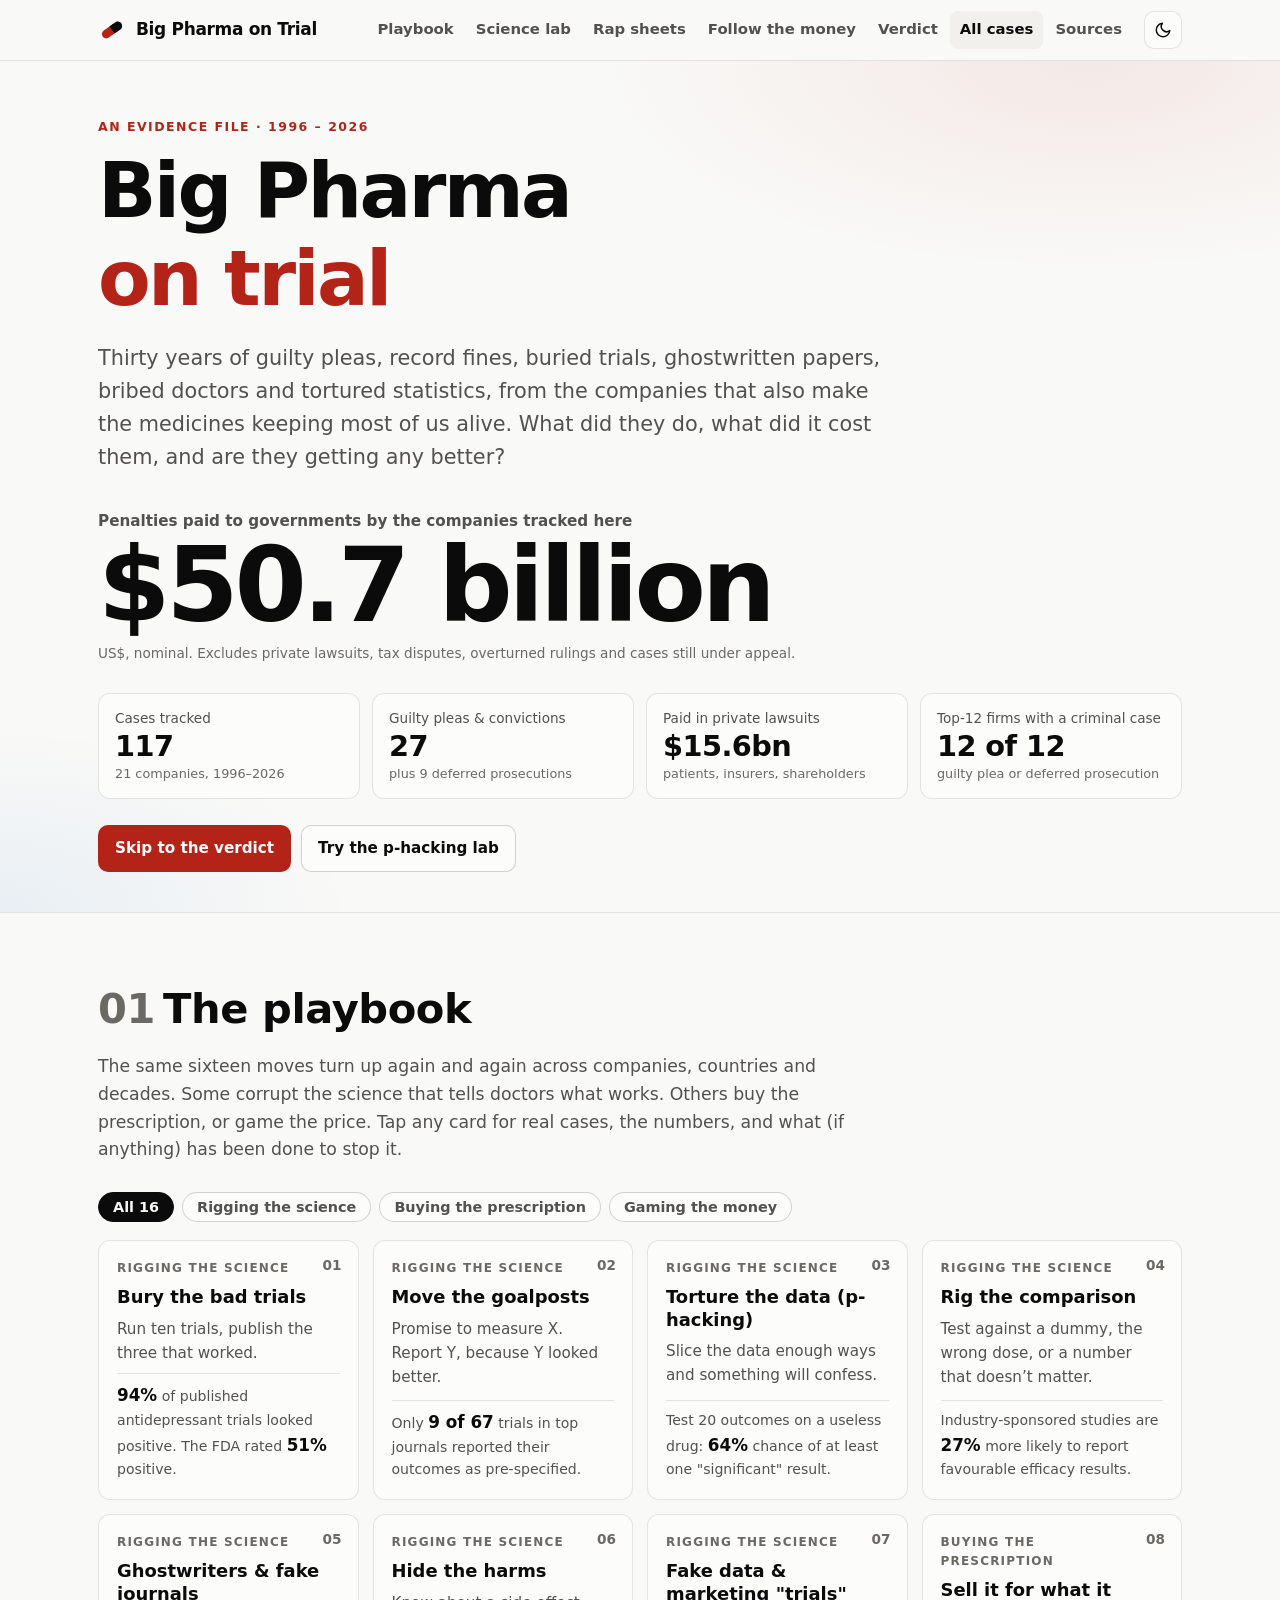
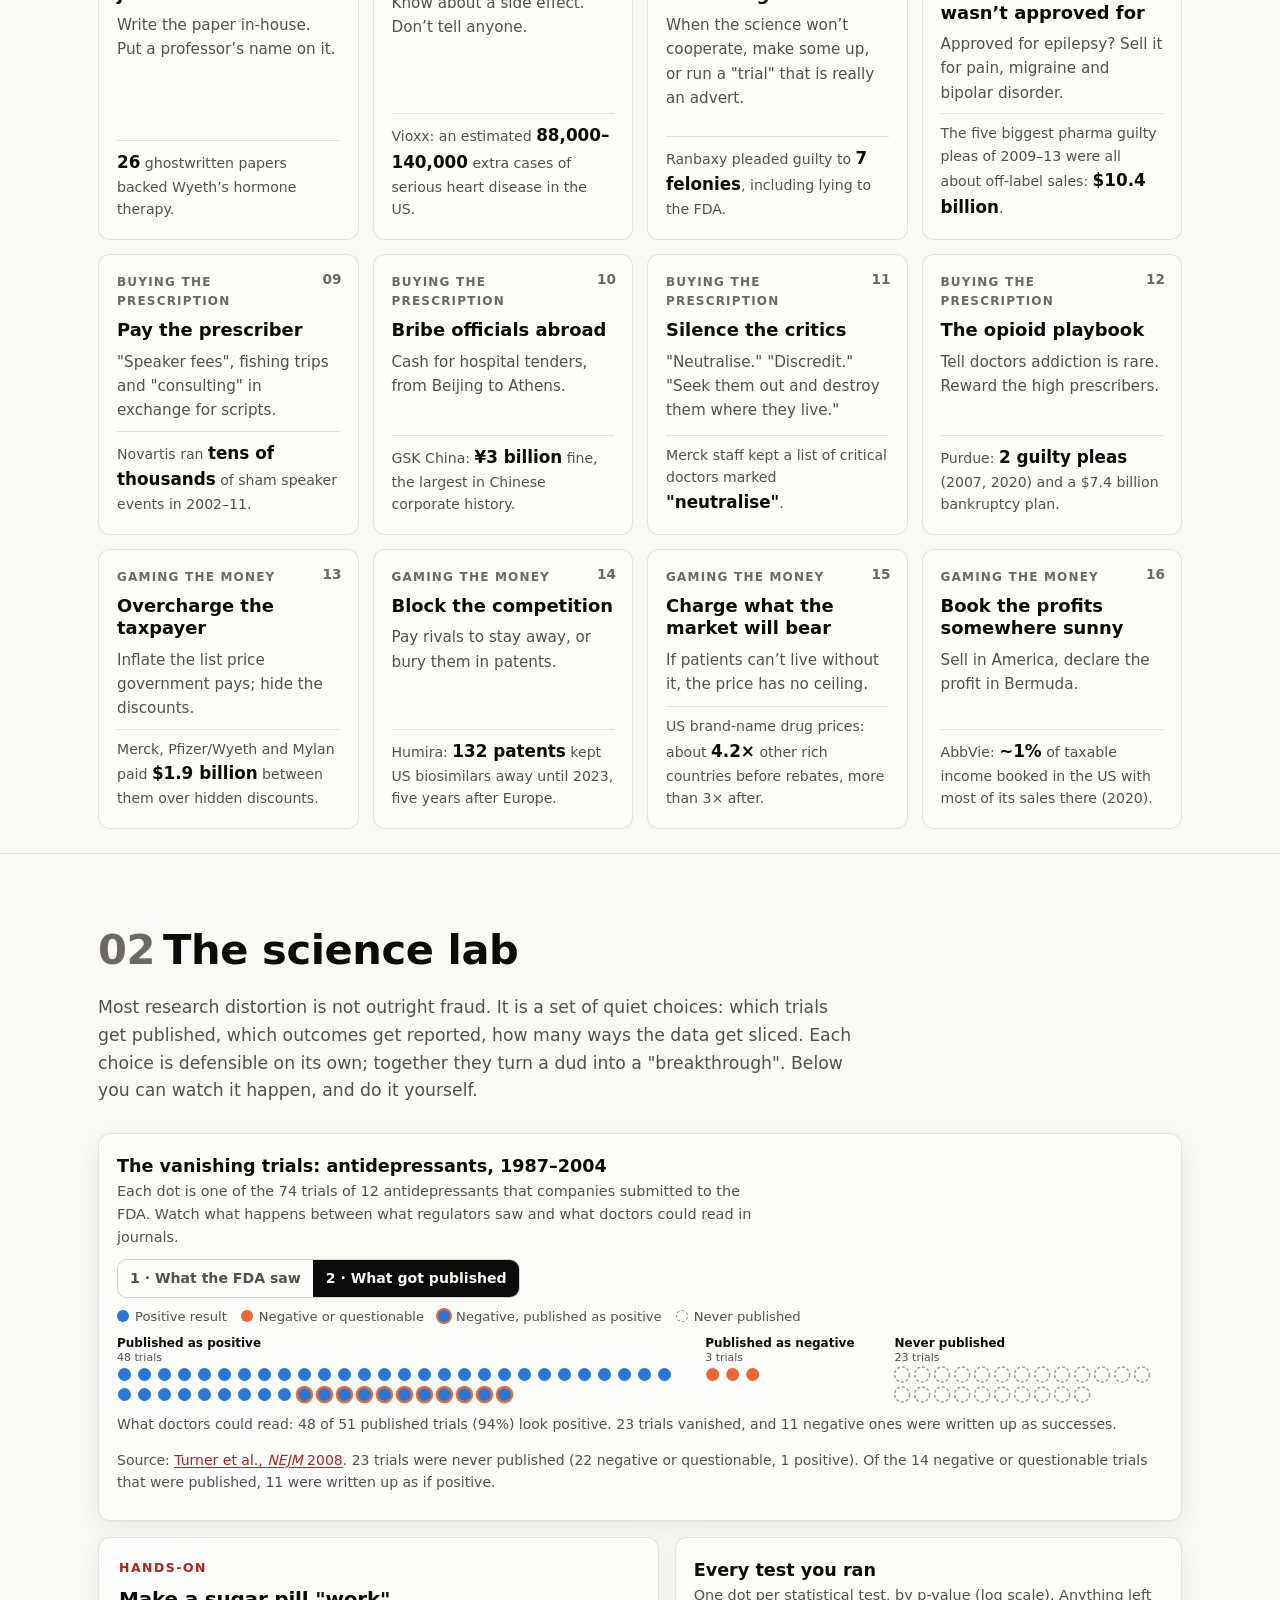
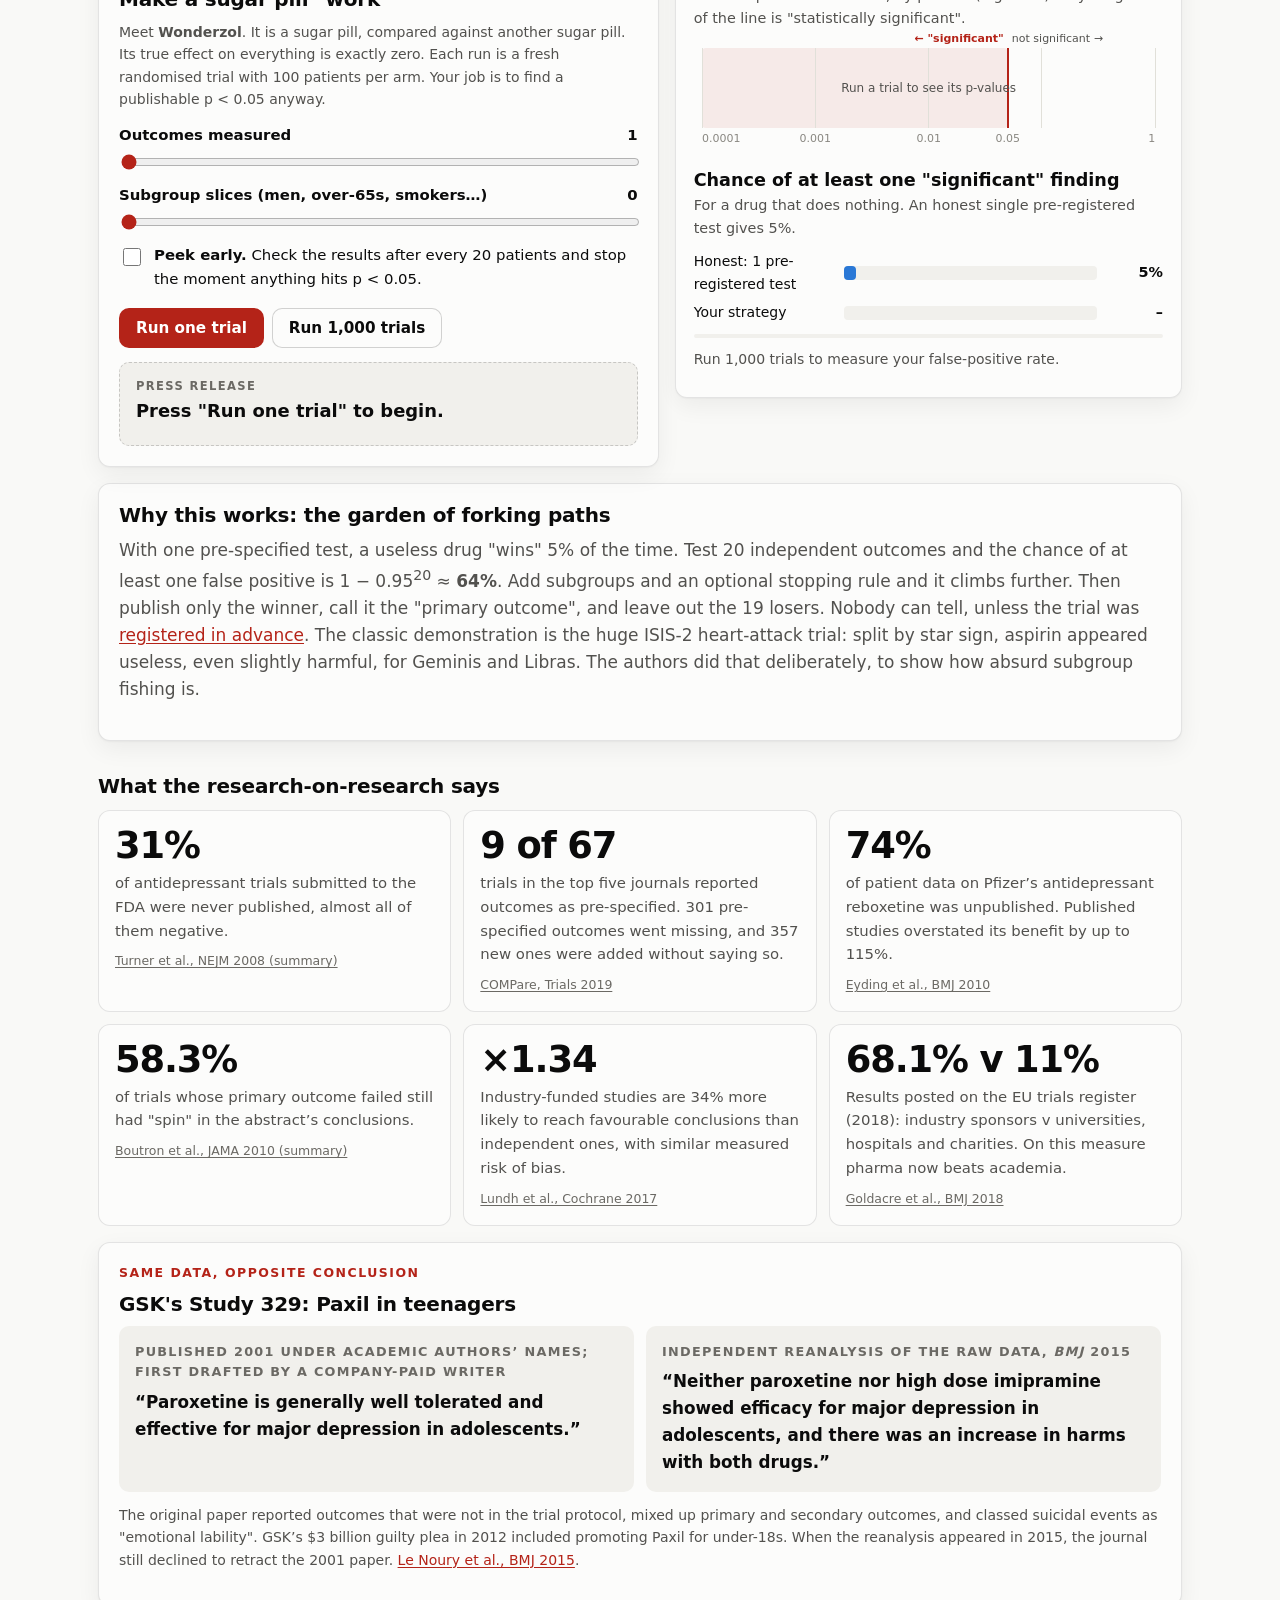
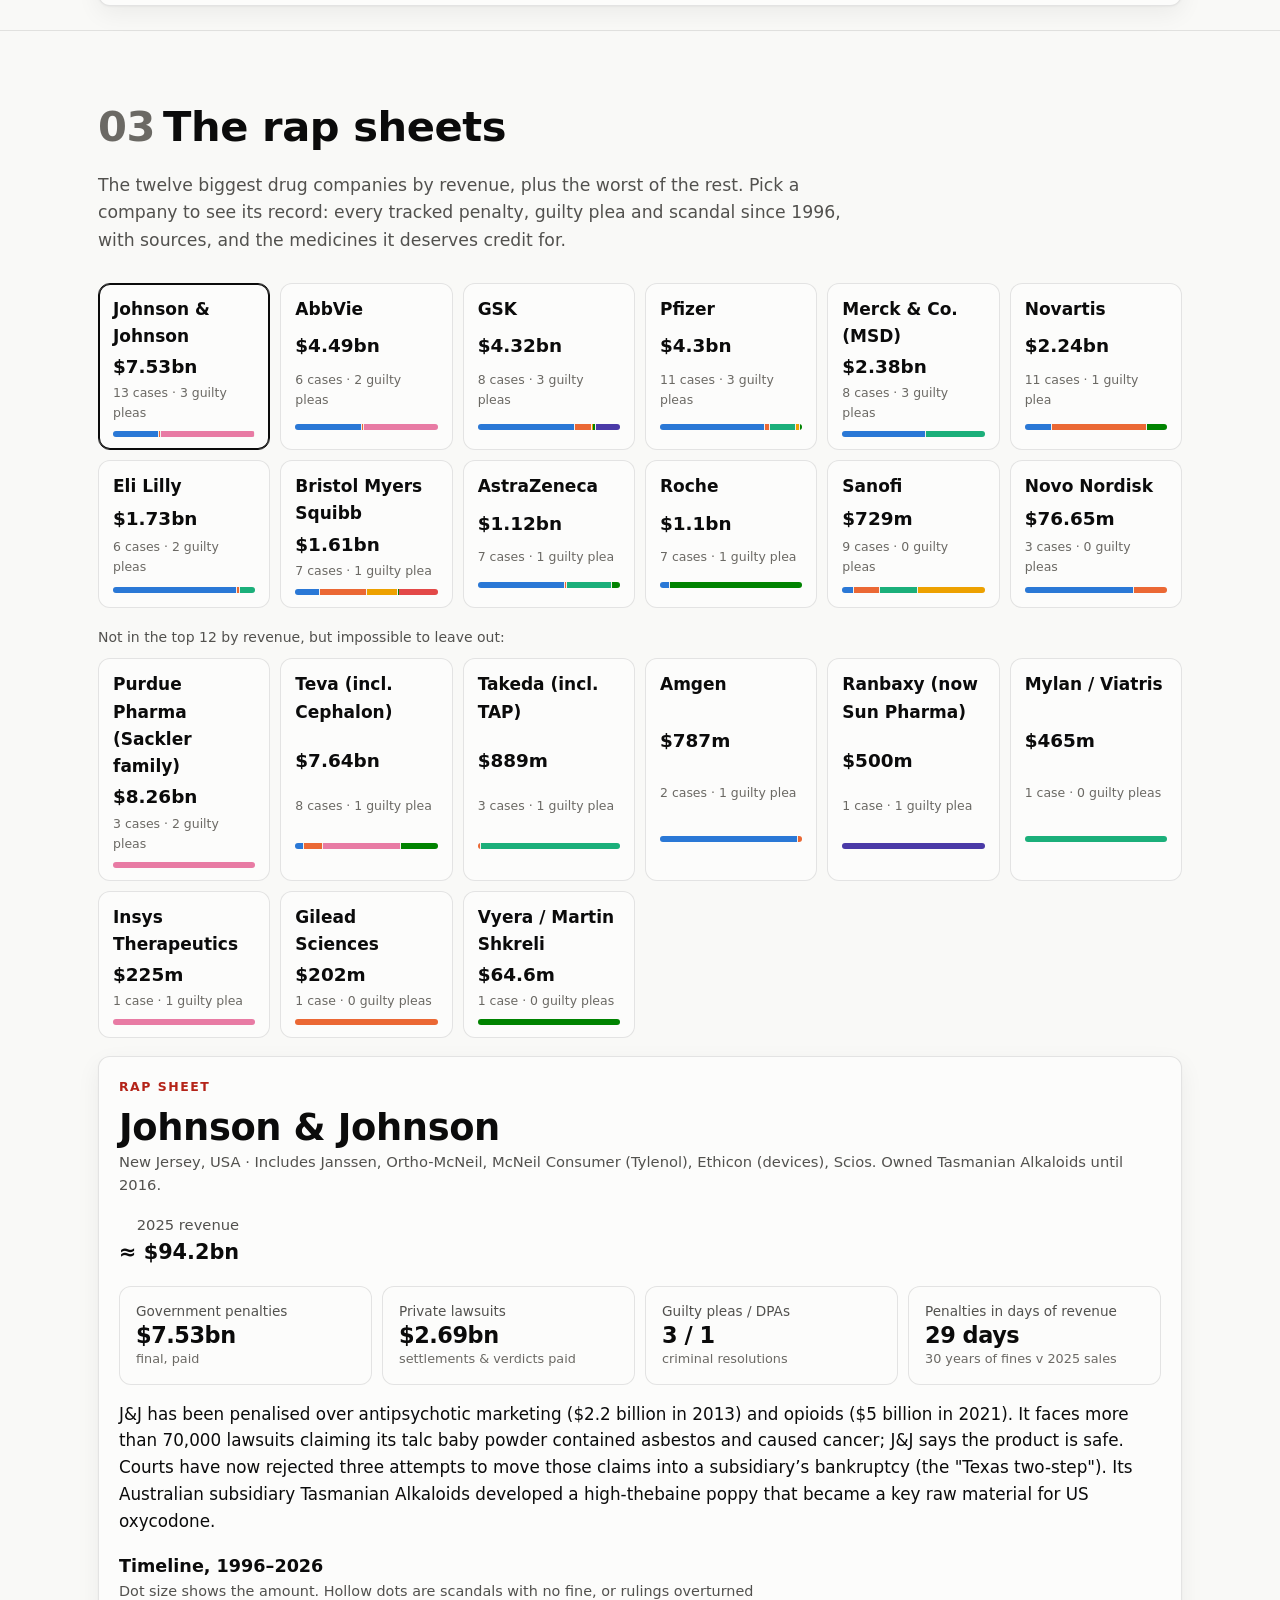
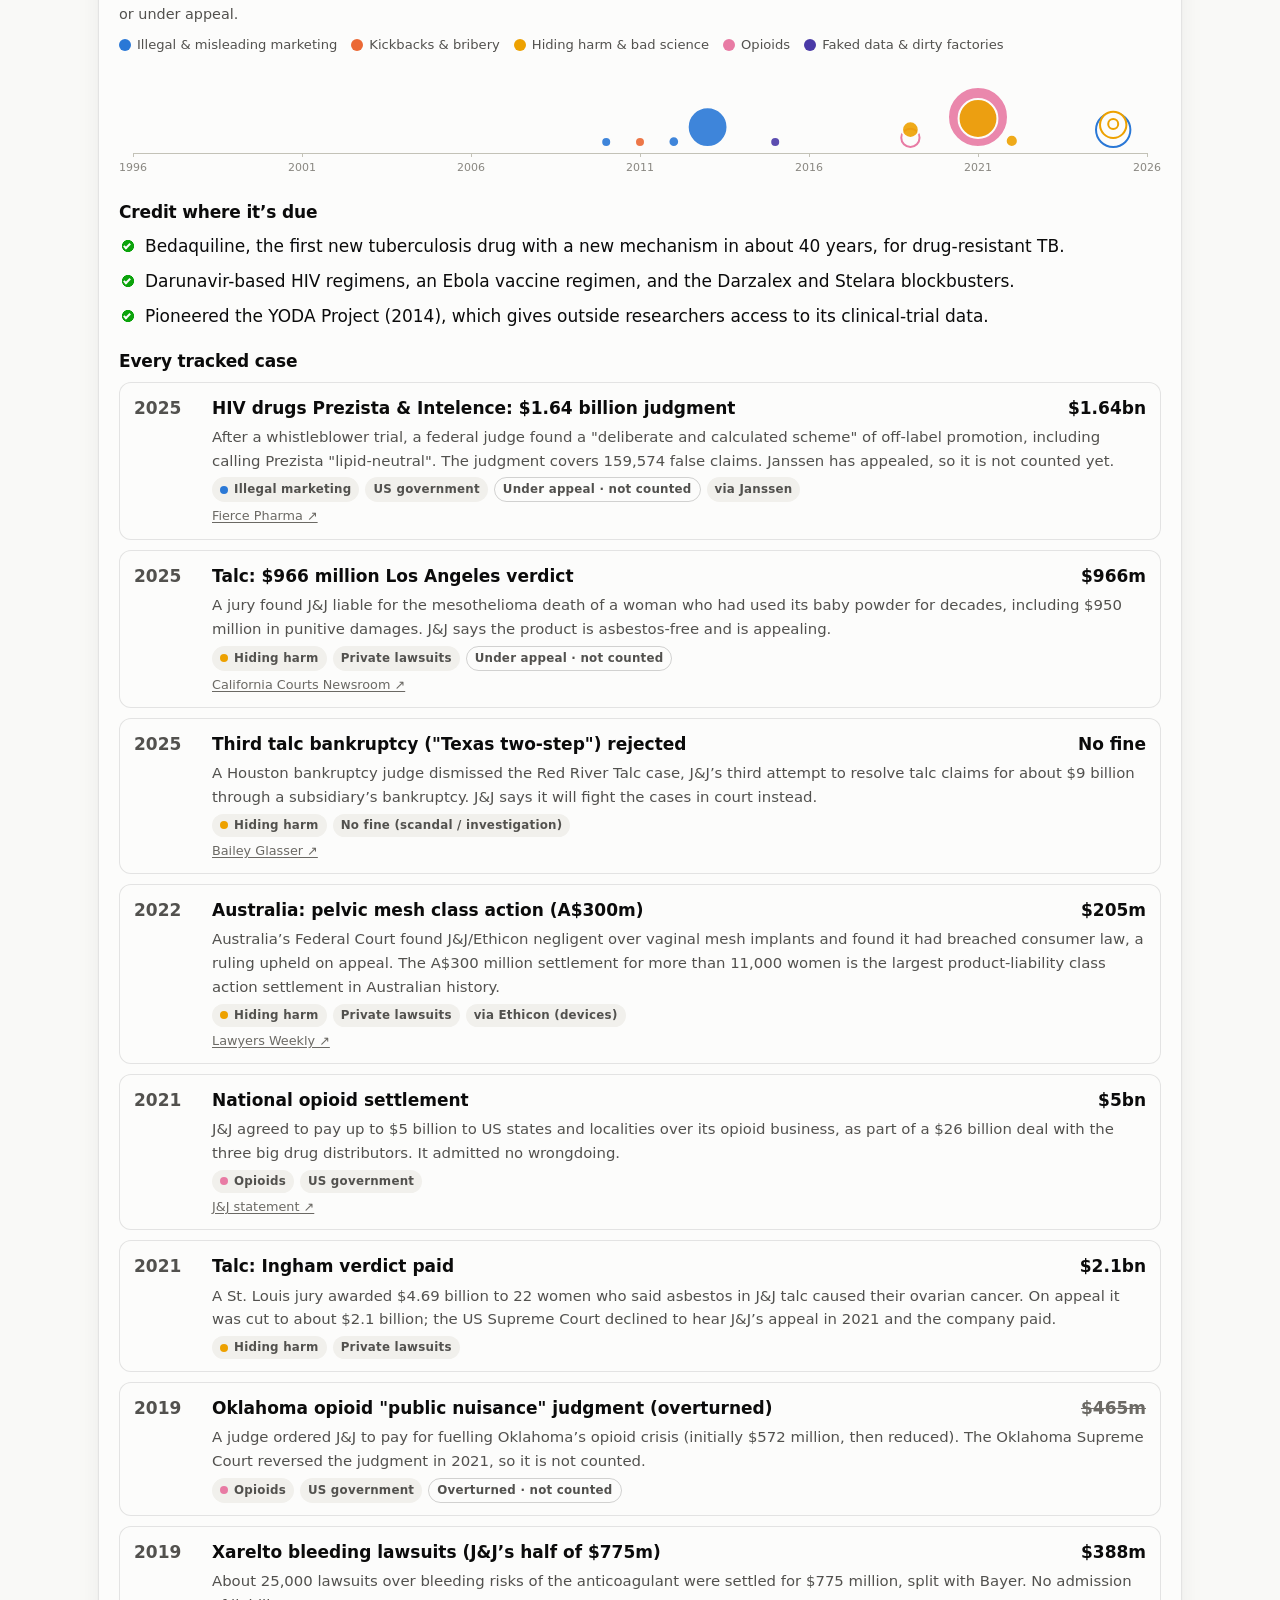
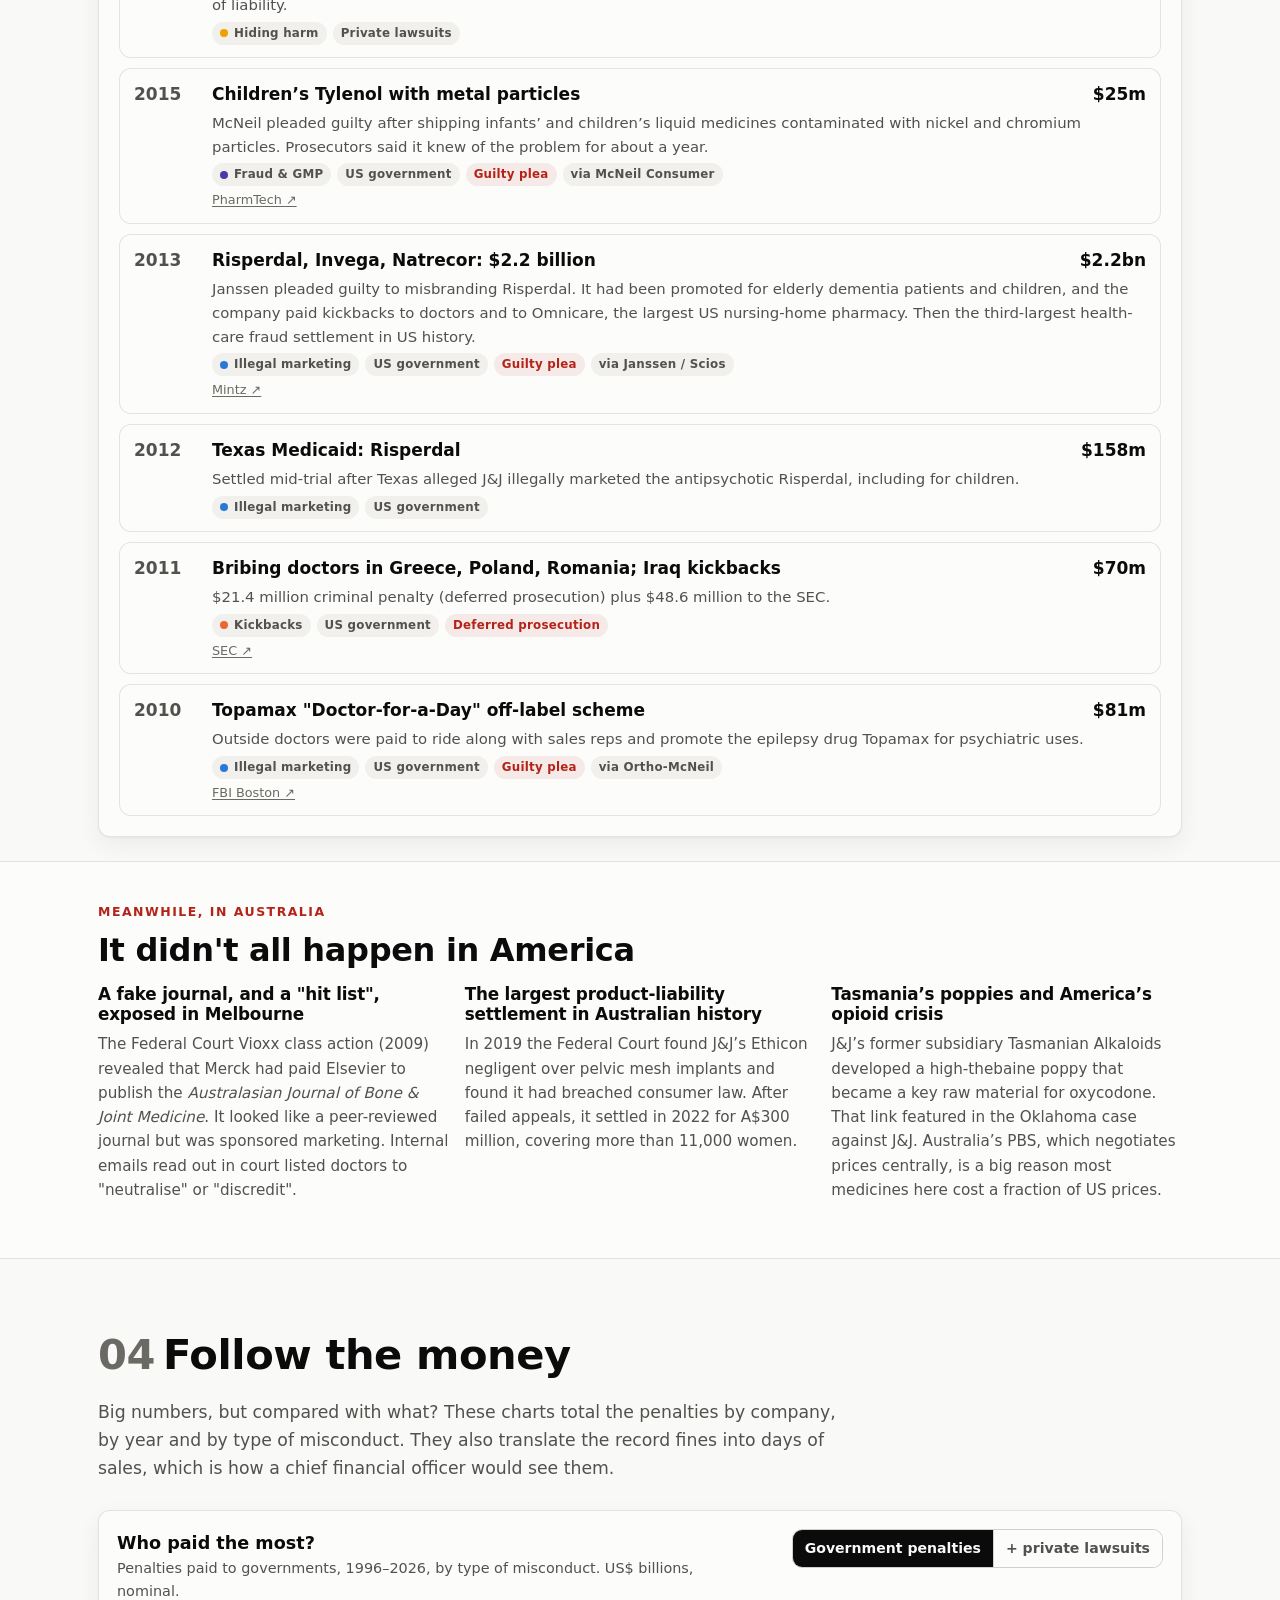
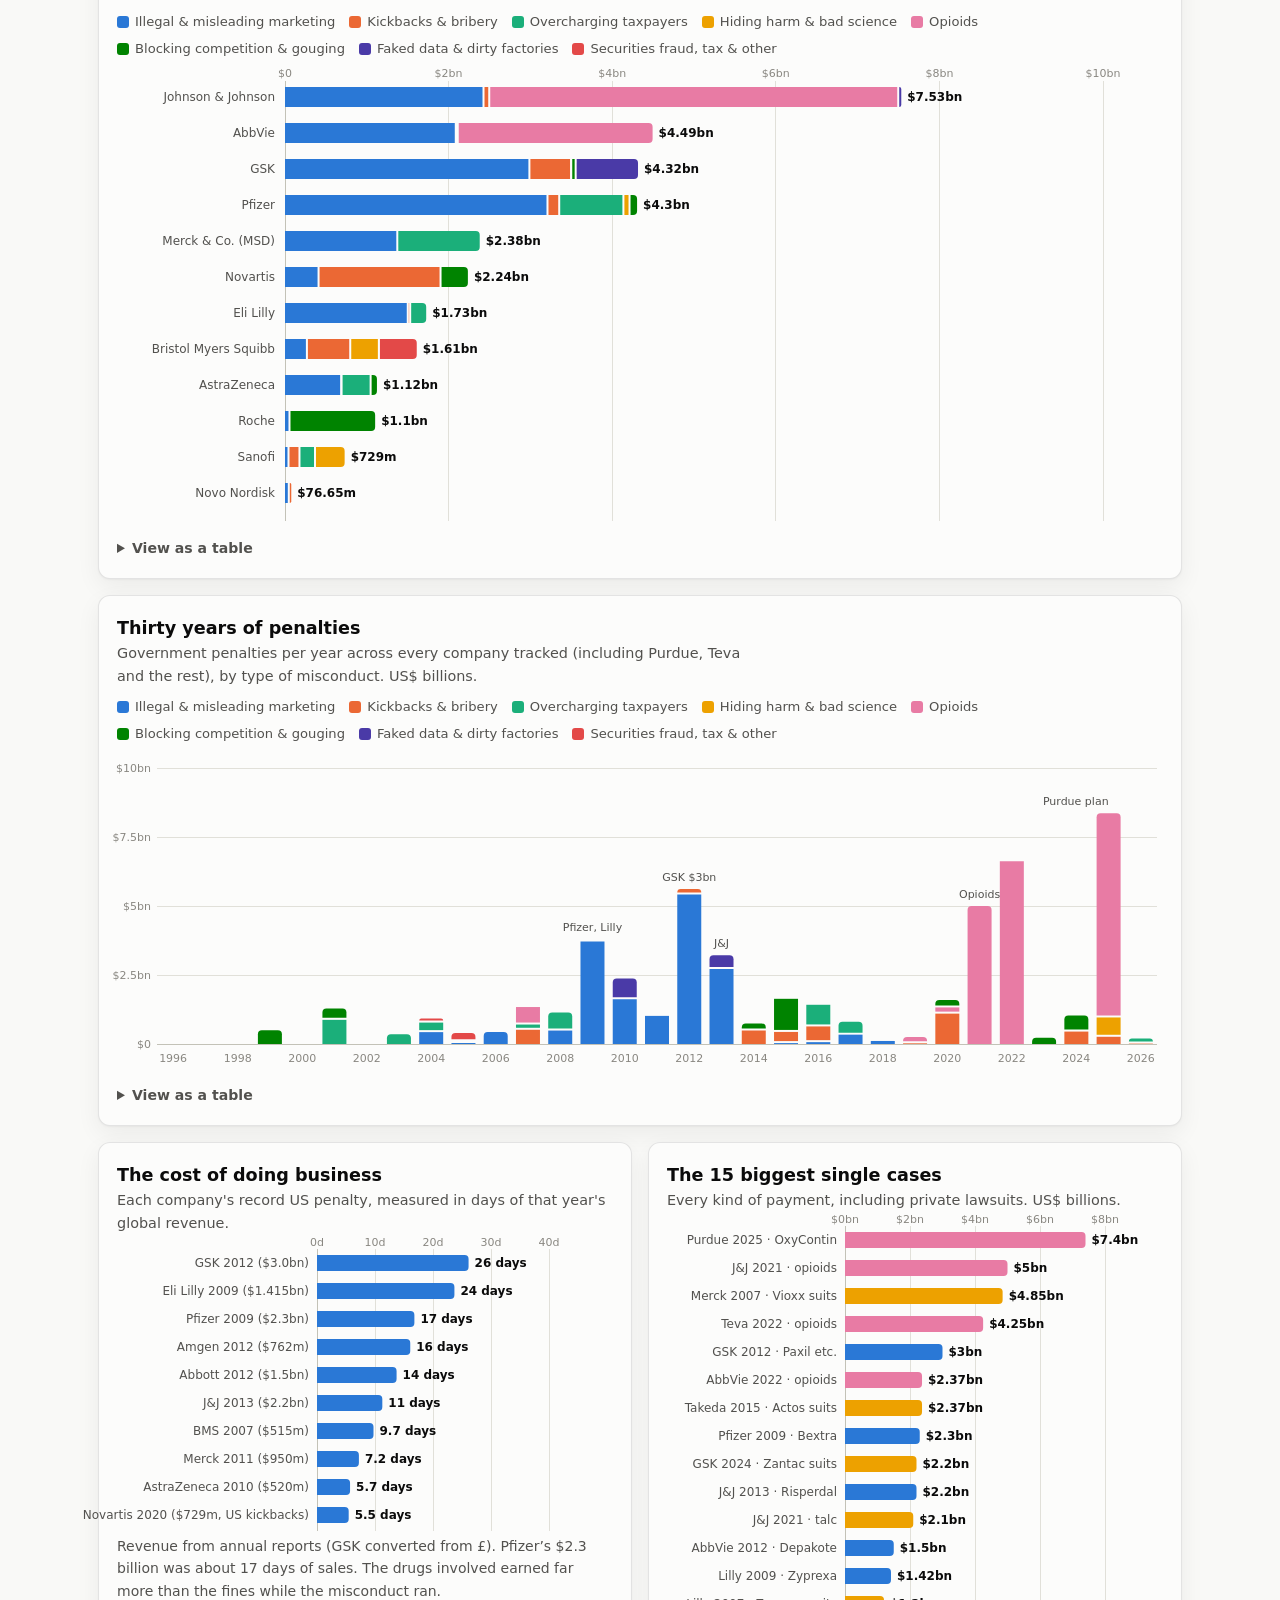
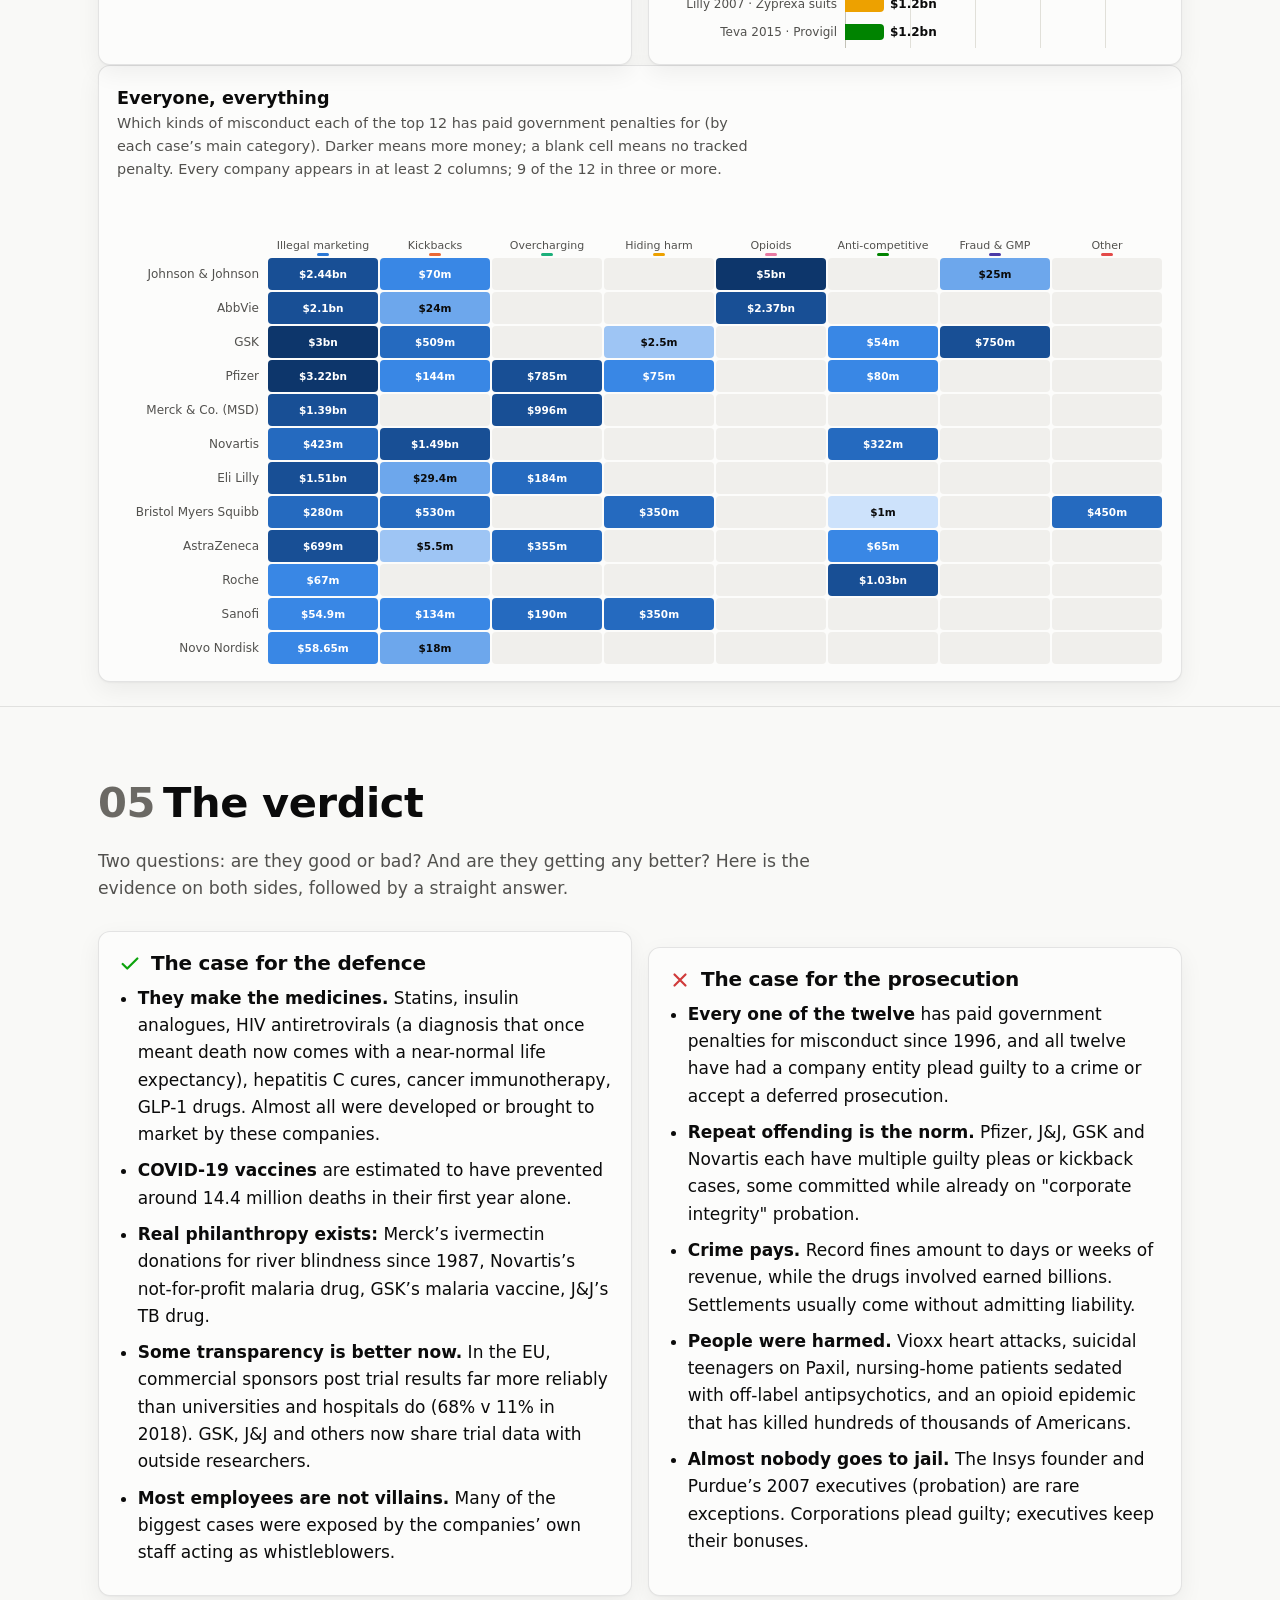
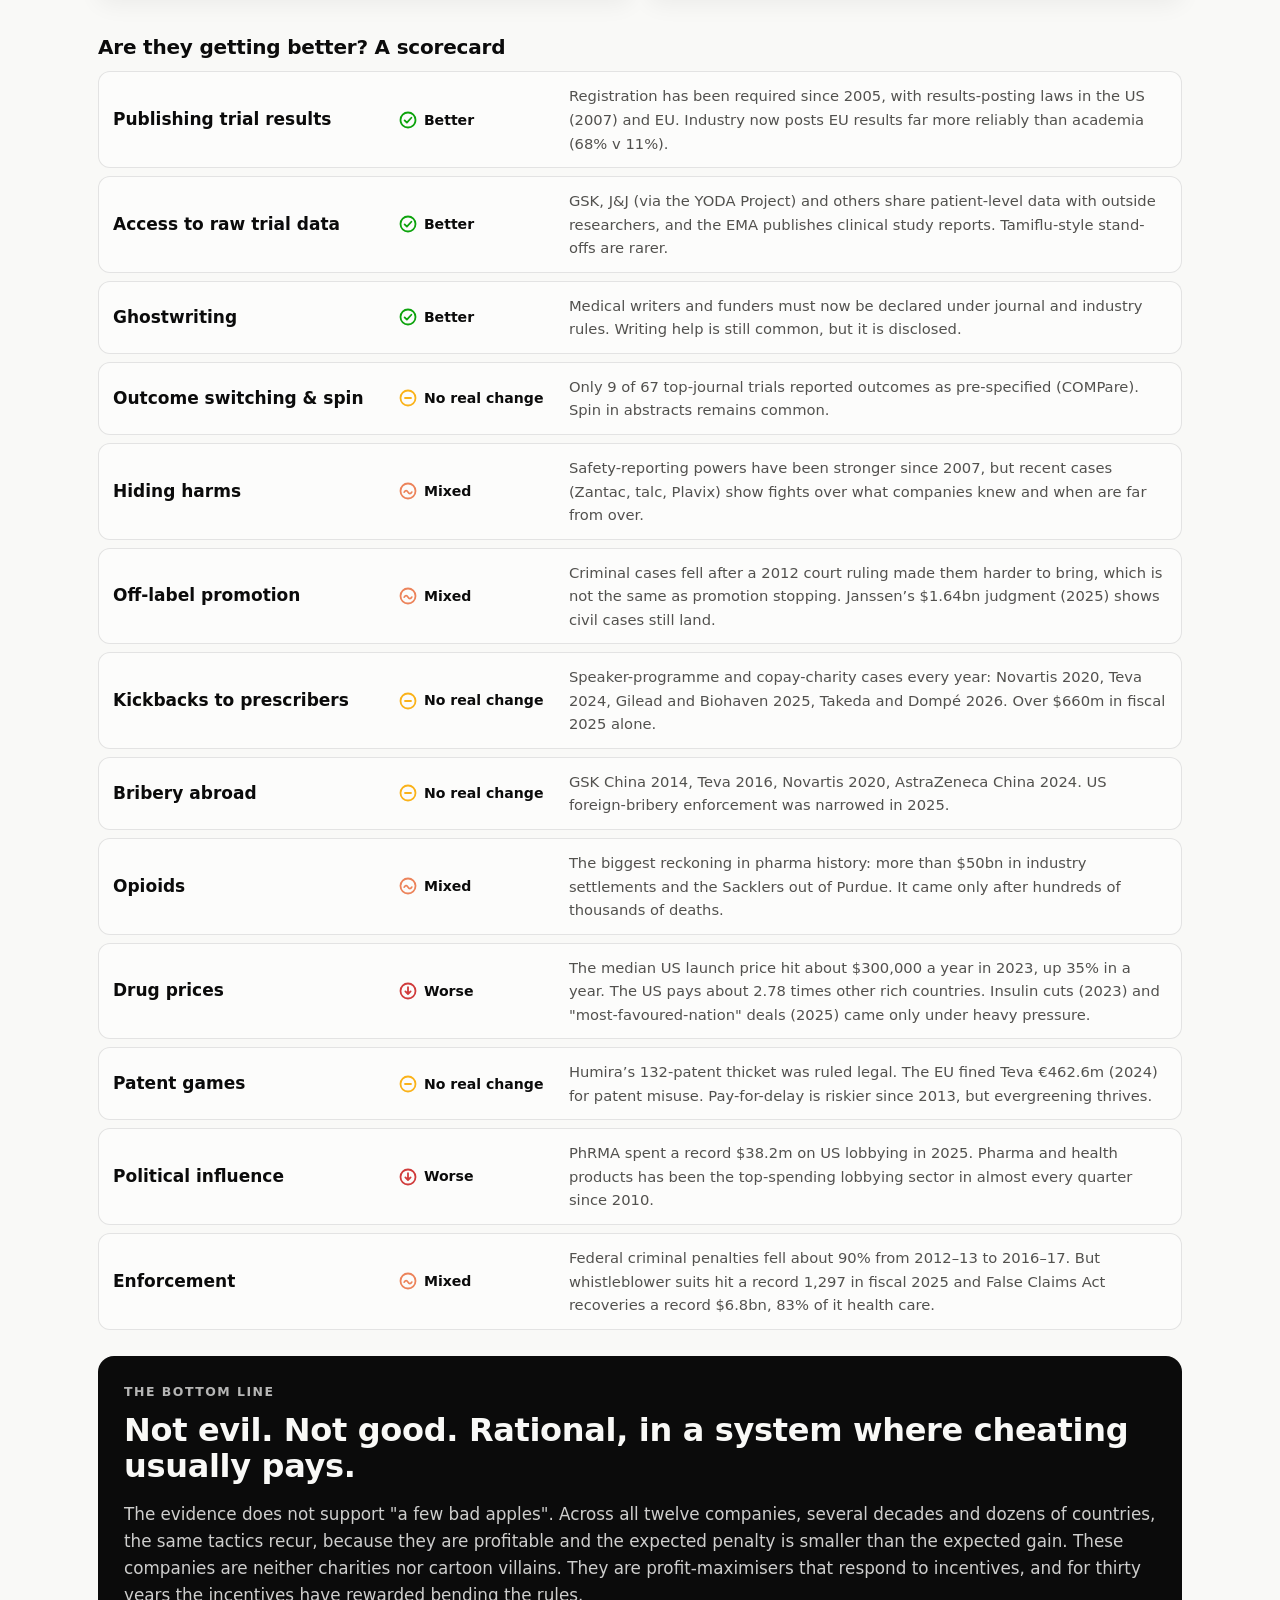
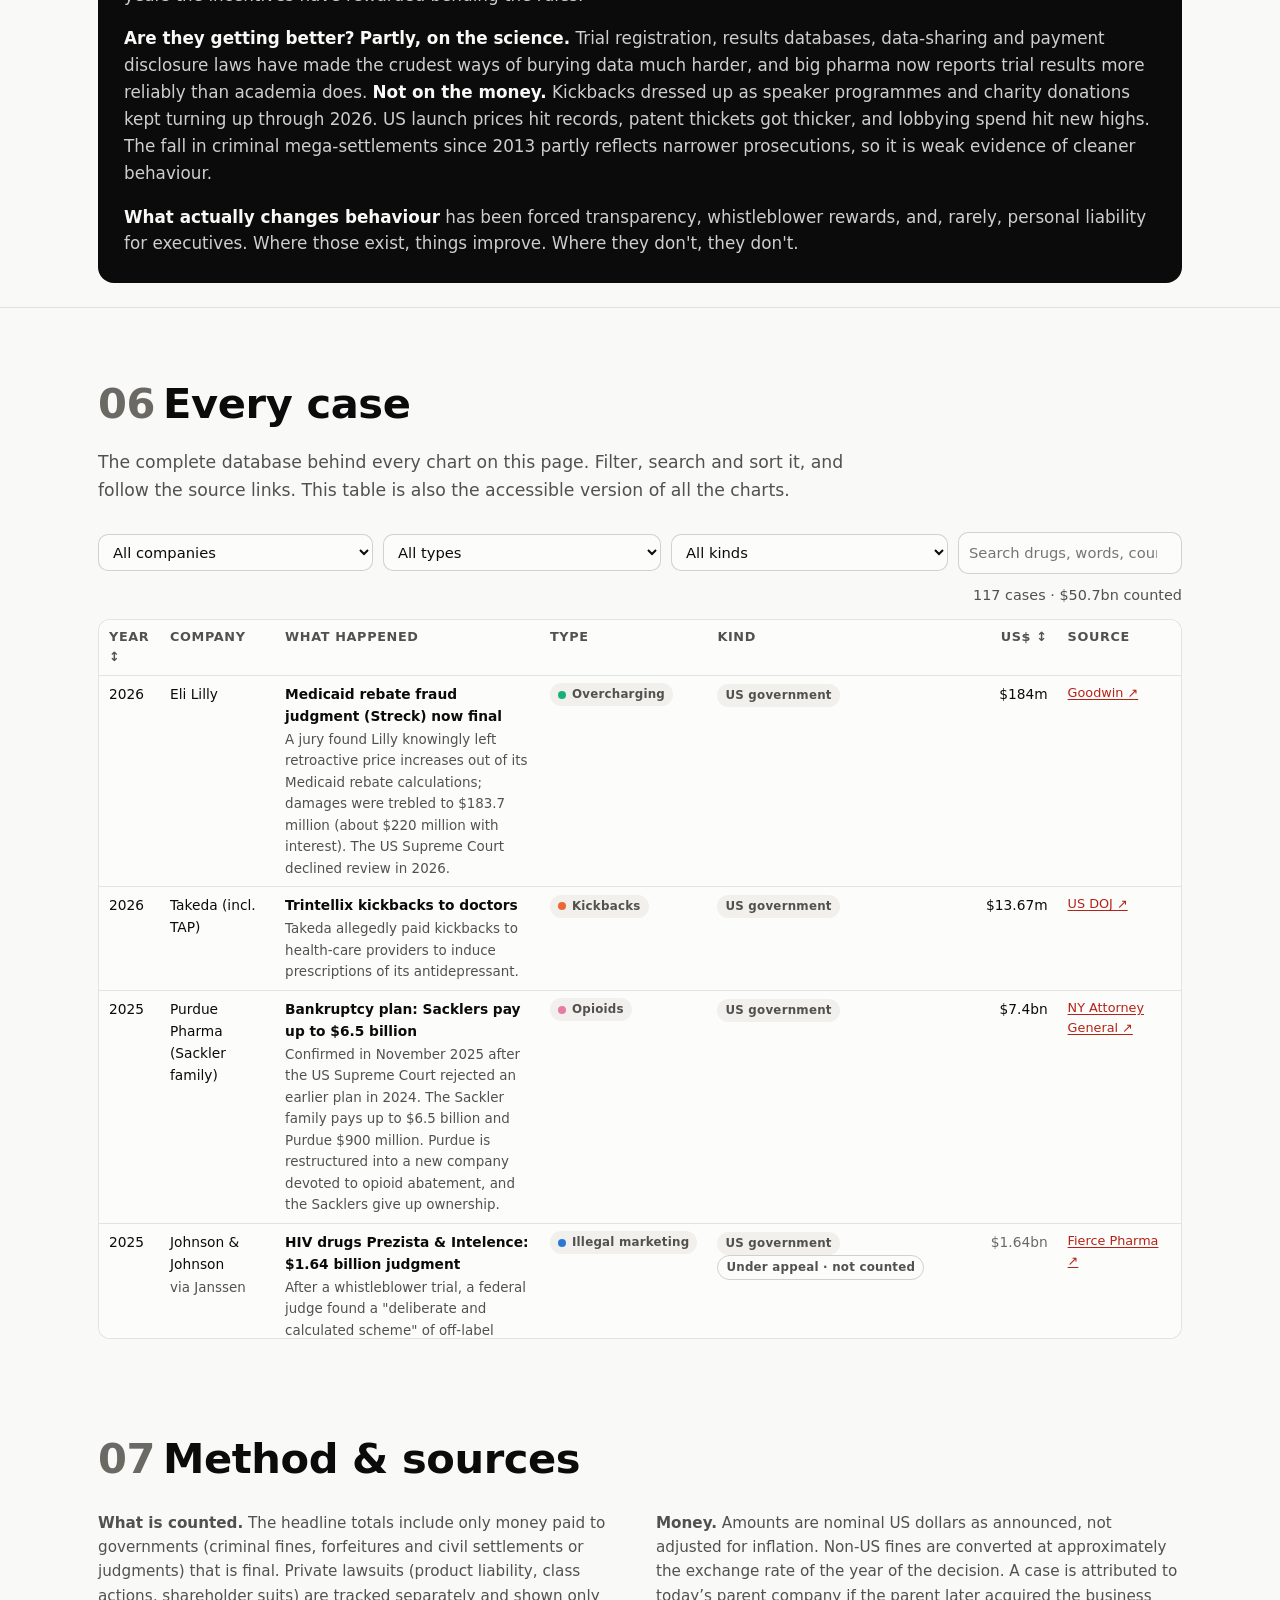
==== index.html @ dd6edf47 "Add Big Pharma on Trial: interactive evidence site Static site (HTML/CSS/vanilla JS, no build step) " ====
<!doctype html>
<html lang="en-AU">
<head>
  <meta charset="utf-8">
  <meta name="viewport" content="width=device-width, initial-scale=1">
  <title>Big Pharma on Trial</title>
  <meta name="description" content="Thirty years of fines, fraud, buried trials and p-hacking by the world's biggest drug companies. Interactive charts, company rap sheets, a p-hacking lab, and a verdict: are they good or bad, and are they getting better?">
  <meta name="theme-color" content="#b42318">
  <link rel="icon" href="data:image/svg+xml,%3Csvg xmlns='http://www.w3.org/2000/svg' viewBox='0 0 32 32'%3E%3Crect x='3' y='11' width='26' height='10' rx='5' fill='%23b42318' transform='rotate(-35 16 16)'/%3E%3Cpath d='M16 16 L21.6 8 A5 5 0 0 1 28.9 13.1 L23.3 21.1Z' fill='%23fff' opacity='.9' transform='rotate(0)'/%3E%3C/svg%3E">
  <link rel="stylesheet" href="assets/css/style.css">
  <script>
    try { var t = localStorage.getItem('bp-theme'); if (t === 'light' || t === 'dark') document.documentElement.setAttribute('data-theme', t); } catch (e) {}
  </script>
</head>
<body>
<a class="skip" href="#main">Skip to content</a>

<header class="site-header">
  <div class="wrap">
    <a class="brand" href="#top" aria-label="Big Pharma on Trial, home">
      <svg class="brand-mark" viewBox="0 0 32 32" aria-hidden="true">
        <g transform="rotate(-35 16 16)"><rect x="3" y="11" width="26" height="10" rx="5" fill="var(--accent)"/><rect x="16" y="11" width="13" height="10" rx="5" fill="var(--ink)"/><rect x="16" y="11" width="5" height="10" fill="var(--ink)"/></g>
      </svg>
      <span>Big Pharma on Trial</span>
    </a>
    <button class="icon-btn menu-btn" id="menuBtn" aria-label="Open menu" aria-expanded="false" aria-controls="nav">
      <svg viewBox="0 0 24 24" fill="none" stroke="currentColor" stroke-width="2" stroke-linecap="round"><path d="M4 7h16M4 12h16M4 17h16"/></svg>
    </button>
    <nav class="nav" id="nav" aria-label="Sections">
      <a href="#playbook">Playbook</a>
      <a href="#lab">Science lab</a>
      <a href="#companies">Rap sheets</a>
      <a href="#money">Follow the money</a>
      <a href="#verdict">Verdict</a>
      <a href="#cases">All cases</a>
      <a href="#sources">Sources</a>
    </nav>
    <button class="icon-btn" id="themeBtn" aria-label="Toggle dark mode">
      <svg viewBox="0 0 24 24" fill="none" stroke="currentColor" stroke-width="2" stroke-linecap="round" stroke-linejoin="round"><path d="M21 12.8A9 9 0 1 1 11.2 3a7 7 0 0 0 9.8 9.8z"/></svg>
    </button>
  </div>
</header>

<main id="main">
  <!-- ═══════════════ HERO ═══════════════ -->
  <section class="hero" id="top">
    <div class="wrap">
      <span class="kicker">An evidence file · 1996 – 2026</span>
      <h1>Big Pharma <em>on trial</em></h1>
      <p class="deck">Thirty years of guilty pleas, record fines, buried trials, ghostwritten papers, bribed doctors and tortured statistics, from the companies that also make the medicines keeping most of us alive. What did they do, what did it cost them, and are they getting any better?</p>

      <div class="hero-figure" aria-live="polite">
        <div class="label">Penalties paid to governments by the companies tracked here</div>
        <div class="value" id="heroTotal">$0bn</div>
        <div class="note" id="heroNote">US$, nominal. Excludes private lawsuits, tax disputes, overturned rulings and cases still under appeal.</div>
      </div>

      <div class="tiles" id="heroTiles"></div>

      <div class="hero-cta">
        <a class="btn primary" href="#verdict">Skip to the verdict</a>
        <a class="btn" href="#lab">Try the p-hacking lab</a>
      </div>
    </div>
  </section>

  <hr class="divider">

  <!-- ═══════════════ PLAYBOOK ═══════════════ -->
  <section class="block" id="playbook">
    <div class="wrap">
      <div class="section-head reveal">
        <h2><span class="num">01</span>The playbook</h2>
        <p>The same sixteen moves turn up again and again across companies, countries and decades. Some corrupt the science that tells doctors what works. Others buy the prescription, or game the price. Tap any card for real cases, the numbers, and what (if anything) has been done to stop it.</p>
      </div>
      <div class="chips" role="group" aria-label="Filter tactics" id="tacticFilters">
        <button class="chip" aria-pressed="true" data-group="all">All 16</button>
        <button class="chip" aria-pressed="false" data-group="science">Rigging the science</button>
        <button class="chip" aria-pressed="false" data-group="selling">Buying the prescription</button>
        <button class="chip" aria-pressed="false" data-group="money">Gaming the money</button>
      </div>
      <div class="tactics" id="tactics"></div>
    </div>
  </section>

  <dialog class="sheet" id="tacticSheet" aria-labelledby="sheetTitle">
    <div class="sheet-inner">
      <button class="icon-btn sheet-close" id="sheetClose" aria-label="Close">
        <svg viewBox="0 0 24 24" fill="none" stroke="currentColor" stroke-width="2" stroke-linecap="round"><path d="M6 6l12 12M18 6L6 18"/></svg>
      </button>
      <div id="sheetBody"></div>
    </div>
  </dialog>

  <hr class="divider">

  <!-- ═══════════════ LAB ═══════════════ -->
  <section class="block" id="lab">
    <div class="wrap">
      <div class="section-head reveal">
        <h2><span class="num">02</span>The science lab</h2>
        <p>Most research distortion is not outright fraud. It is a set of quiet choices: which trials get published, which outcomes get reported, how many ways the data get sliced. Each choice is defensible on its own; together they turn a dud into a "breakthrough". Below you can watch it happen, and do it yourself.</p>
      </div>

      <!-- Publication bias -->
      <div class="chart-card reveal" id="pubBiasCard">
        <div class="chart-head">
          <div>
            <div class="chart-title">The vanishing trials: antidepressants, 1987–2004</div>
            <div class="chart-sub">Each dot is one of the 74 trials of 12 antidepressants that companies submitted to the FDA. Watch what happens between what regulators saw and what doctors could read in journals.</div>
          </div>
          <div class="seg" role="group" aria-label="Choose view">
            <button aria-pressed="true" data-step="0">1 · What the FDA saw</button>
            <button aria-pressed="false" data-step="1">2 · What got published</button>
          </div>
        </div>
        <div class="legend" id="pubLegend"></div>
        <div class="chart" id="pubBias"></div>
        <p class="small muted" id="pubCaption" aria-live="polite"></p>
        <p class="small muted">Source: <a href="https://sciencedaily.com/releases/2008/01/080116202037.htm" target="_blank" rel="noopener">Turner et al., <i>NEJM</i> 2008</a>. 23 trials were never published (22 negative or questionable, 1 positive). Of the 14 negative or questionable trials that were published, 11 were written up as if positive.</p>
      </div>

      <!-- P-hacking simulator -->
      <div class="lab-grid" style="margin-top:16px">
        <div class="card reveal" id="phackCard">
          <span class="kicker">Hands-on</span>
          <h3>Make a sugar pill "work"</h3>
          <p class="muted small">Meet <strong>Wonderzol</strong>. It is a sugar pill, compared against another sugar pill. Its true effect on everything is exactly zero. Each run is a fresh randomised trial with 100 patients per arm. Your job is to find a publishable p &lt; 0.05 anyway.</p>
          <div class="controls">
            <div class="control">
              <label for="nOutcomes">Outcomes measured</label><output id="nOutcomesOut">1</output>
              <input type="range" id="nOutcomes" min="1" max="20" value="1">
            </div>
            <div class="control">
              <label for="nSubgroups">Subgroup slices (men, over-65s, smokers…)</label><output id="nSubgroupsOut">0</output>
              <input type="range" id="nSubgroups" min="0" max="6" value="0">
            </div>
            <label class="check"><input type="checkbox" id="peek"> <span><strong>Peek early.</strong> Check the results after every 20 patients and stop the moment anything hits p &lt; 0.05.</span></label>
          </div>
          <div class="btn-row">
            <button class="btn primary" id="runOne">Run one trial</button>
            <button class="btn" id="runMany">Run 1,000 trials</button>
          </div>
          <div class="headline" id="headline" aria-live="polite">
            <div class="h-tag">Press release</div>
            <div class="h-text">Press "Run one trial" to begin.</div>
          </div>
        </div>
        <div class="chart-card reveal">
          <div class="chart-title">Every test you ran</div>
          <div class="chart-sub">One dot per statistical test, by p-value (log scale). Anything left of the line is "statistically significant".</div>
          <div class="chart" id="pStrip"></div>
          <div class="chart-title" style="margin-top:16px">Chance of at least one "significant" finding</div>
          <div class="chart-sub">For a drug that does nothing. An honest single pre-registered test gives 5%.</div>
          <div class="meter" id="fpMeter"></div>
          <div class="progress" aria-hidden="true"><div id="fpProgress"></div></div>
          <p class="small muted" id="fpNote" style="margin-top:10px">Run 1,000 trials to measure your false-positive rate.</p>
        </div>
      </div>

      <div class="card reveal" style="margin-top:16px">
        <h3>Why this works: the garden of forking paths</h3>
        <p class="muted">With one pre-specified test, a useless drug "wins" 5% of the time. Test 20 independent outcomes and the chance of at least one false positive is 1 − 0.95<sup>20</sup> ≈ <strong>64%</strong>. Add subgroups and an optional stopping rule and it climbs further. Then publish only the winner, call it the "primary outcome", and leave out the 19 losers. Nobody can tell, unless the trial was <a href="#t-switch">registered in advance</a>. The classic demonstration is the huge ISIS-2 heart-attack trial: split by star sign, aspirin appeared useless, even slightly harmful, for Geminis and Libras. The authors did that deliberately, to show how absurd subgroup fishing is.</p>
      </div>

      <!-- Evidence tiles -->
      <h3 style="margin:34px 0 12px" class="reveal">What the research-on-research says</h3>
      <div class="stat-row" id="evidenceTiles"></div>

      <div class="card reveal" style="margin-top:16px">
        <span class="kicker">Same data, opposite conclusion</span>
        <h3>GSK's Study 329: Paxil in teenagers</h3>
        <div class="versus">
          <div class="quote">
            <div class="who">Published 2001 under academic authors’ names; first drafted by a company-paid writer</div>
            <blockquote>“Paroxetine is generally well tolerated and effective for major depression in adolescents.”</blockquote>
          </div>
          <div class="quote">
            <div class="who">Independent reanalysis of the raw data, <i>BMJ</i> 2015</div>
            <blockquote>“Neither paroxetine nor high dose imipramine showed efficacy for major depression in adolescents, and there was an increase in harms with both drugs.”</blockquote>
          </div>
        </div>
        <p class="small muted" style="margin-top:12px">The original paper reported outcomes that were not in the trial protocol, mixed up primary and secondary outcomes, and classed suicidal events as "emotional lability". GSK’s $3 billion guilty plea in 2012 included promoting Paxil for under-18s. When the reanalysis appeared in 2015, the journal still declined to retract the 2001 paper. <a href="https://www.bmj.com/content/351/bmj.h4320.abstract" target="_blank" rel="noopener">Le Noury et al., BMJ 2015</a>.</p>
      </div>
    </div>
  </section>

  <hr class="divider">

  <!-- ═══════════════ COMPANIES ═══════════════ -->
  <section class="block" id="companies">
    <div class="wrap">
      <div class="section-head reveal">
        <h2><span class="num">03</span>The rap sheets</h2>
        <p>The twelve biggest drug companies by revenue, plus the worst of the rest. Pick a company to see its record: every tracked penalty, guilty plea and scandal since 1996, with sources, and the medicines it deserves credit for.</p>
      </div>
      <div class="co-menu" id="coMenu" role="group" aria-label="Choose a company"></div>
      <div class="dossier" id="dossier" aria-live="polite"></div>
    </div>
  </section>

  <!-- ═══════════════ AUSTRALIA ═══════════════ -->
  <section class="oz" aria-labelledby="ozTitle">
    <div class="wrap">
      <span class="kicker">Meanwhile, in Australia</span>
      <h2 id="ozTitle" style="font-size:clamp(1.5rem,3vw,2rem)">It didn't all happen in America</h2>
      <div class="oz-grid">
        <div class="reveal">
          <h3>A fake journal, and a "hit list", exposed in Melbourne</h3>
          <p>The Federal Court Vioxx class action (2009) revealed that Merck had paid Elsevier to publish the <i>Australasian Journal of Bone &amp; Joint Medicine</i>. It looked like a peer-reviewed journal but was sponsored marketing. Internal emails read out in court listed doctors to "neutralise" or "discredit".</p>
        </div>
        <div class="reveal">
          <h3>The largest product-liability settlement in Australian history</h3>
          <p>In 2019 the Federal Court found J&amp;J’s Ethicon negligent over pelvic mesh implants and found it had breached consumer law. After failed appeals, it settled in 2022 for A$300 million, covering more than 11,000 women.</p>
        </div>
        <div class="reveal">
          <h3>Tasmania’s poppies and America’s opioid crisis</h3>
          <p>J&amp;J’s former subsidiary Tasmanian Alkaloids developed a high-thebaine poppy that became a key raw material for oxycodone. That link featured in the Oklahoma case against J&amp;J. Australia’s PBS, which negotiates prices centrally, is a big reason most medicines here cost a fraction of US prices.</p>
        </div>
      </div>
    </div>
  </section>

  <!-- ═══════════════ MONEY ═══════════════ -->
  <section class="block" id="money">
    <div class="wrap">
      <div class="section-head reveal">
        <h2><span class="num">04</span>Follow the money</h2>
        <p>Big numbers, but compared with what? These charts total the penalties by company, by year and by type of misconduct. They also translate the record fines into days of sales, which is how a chief financial officer would see them.</p>
      </div>

      <div class="chart-card reveal">
        <div class="chart-head">
          <div>
            <div class="chart-title">Who paid the most?</div>
            <div class="chart-sub" id="leaderSub">Penalties paid to governments, 1996–2026, by type of misconduct. US$ billions, nominal.</div>
          </div>
          <div class="seg" role="group" aria-label="What to include" id="leaderToggle">
            <button aria-pressed="true" data-mode="gov">Government penalties</button>
            <button aria-pressed="false" data-mode="all">+ private lawsuits</button>
          </div>
        </div>
        <div class="legend" id="leaderLegend"></div>
        <div class="chart" id="leaderChart"></div>
        <details class="data-view"><summary>View as a table</summary><div class="table-scroll" id="leaderTable"></div></details>
      </div>

      <div class="chart-card reveal">
        <div class="chart-head">
          <div>
            <div class="chart-title">Thirty years of penalties</div>
            <div class="chart-sub">Government penalties per year across every company tracked (including Purdue, Teva and the rest), by type of misconduct. US$ billions.</div>
          </div>
        </div>
        <div class="legend" id="yearLegend"></div>
        <div class="chart" id="yearChart"></div>
        <details class="data-view"><summary>View as a table</summary><div class="table-scroll" id="yearTable"></div></details>
      </div>

      <div class="grid-2" style="margin-top:16px">
        <div class="chart-card reveal" style="margin-top:0">
          <div class="chart-title">The cost of doing business</div>
          <div class="chart-sub">Each company's record US penalty, measured in days of that year's global revenue.</div>
          <div class="chart" id="daysChart"></div>
          <p class="small muted">Revenue from annual reports (GSK converted from £). Pfizer’s $2.3 billion was about 17 days of sales. The drugs involved earned far more than the fines while the misconduct ran.</p>
        </div>
        <div class="chart-card reveal" style="margin-top:0">
          <div class="chart-title">The 15 biggest single cases</div>
          <div class="chart-sub">Every kind of payment, including private lawsuits. US$ billions.</div>
          <div class="chart" id="topChart"></div>
        </div>
      </div>

      <div class="chart-card reveal">
        <div class="chart-head">
          <div>
            <div class="chart-title">Everyone, everything</div>
            <div class="chart-sub" id="heatSub">Which kinds of misconduct each of the top 12 has paid government penalties for (by each case’s main category). Darker means more money; a blank cell means no tracked penalty.</div>
          </div>
        </div>
        <div class="chart" id="heatChart"></div>
      </div>
    </div>
  </section>

  <hr class="divider">

  <!-- ═══════════════ VERDICT ═══════════════ -->
  <section class="block" id="verdict">
    <div class="wrap">
      <div class="section-head reveal">
        <h2><span class="num">05</span>The verdict</h2>
        <p>Two questions: are they good or bad? And are they getting any better? Here is the evidence on both sides, followed by a straight answer.</p>
      </div>

      <div class="ledger">
        <div class="card reveal">
          <h3><svg width="22" height="22" viewBox="0 0 24 24" fill="none" stroke="var(--good)" stroke-width="2.4" stroke-linecap="round" stroke-linejoin="round" aria-hidden="true"><path d="M20 6L9 17l-5-5"/></svg>The case for the defence</h3>
          <ul>
            <li><strong>They make the medicines.</strong> Statins, insulin analogues, HIV antiretrovirals (a diagnosis that once meant death now comes with a near-normal life expectancy), hepatitis C cures, cancer immunotherapy, GLP-1 drugs. Almost all were developed or brought to market by these companies.</li>
            <li><strong>COVID-19 vaccines</strong> are estimated to have prevented around 14.4 million deaths in their first year alone.</li>
            <li><strong>Real philanthropy exists:</strong> Merck’s ivermectin donations for river blindness since 1987, Novartis’s not-for-profit malaria drug, GSK’s malaria vaccine, J&amp;J’s TB drug.</li>
            <li><strong>Some transparency is better now.</strong> In the EU, commercial sponsors post trial results far more reliably than universities and hospitals do (68% v 11% in 2018). GSK, J&amp;J and others now share trial data with outside researchers.</li>
            <li><strong>Most employees are not villains.</strong> Many of the biggest cases were exposed by the companies’ own staff acting as whistleblowers.</li>
          </ul>
        </div>
        <div class="card reveal">
          <h3><svg width="22" height="22" viewBox="0 0 24 24" fill="none" stroke="var(--critical)" stroke-width="2.4" stroke-linecap="round" aria-hidden="true"><path d="M6 6l12 12M18 6L6 18"/></svg>The case for the prosecution</h3>
          <ul>
            <li><strong>Every one of the twelve</strong> has paid government penalties for misconduct since 1996, and <span id="pleaCount">all twelve</span> have had a company entity plead guilty to a crime or accept a deferred prosecution.</li>
            <li><strong>Repeat offending is the norm.</strong> Pfizer, J&amp;J, GSK and Novartis each have multiple guilty pleas or kickback cases, some committed while already on "corporate integrity" probation.</li>
            <li><strong>Crime pays.</strong> Record fines amount to days or weeks of revenue, while the drugs involved earned billions. Settlements usually come without admitting liability.</li>
            <li><strong>People were harmed.</strong> Vioxx heart attacks, suicidal teenagers on Paxil, nursing-home patients sedated with off-label antipsychotics, and an opioid epidemic that has killed hundreds of thousands of Americans.</li>
            <li><strong>Almost nobody goes to jail.</strong> The Insys founder and Purdue’s 2007 executives (probation) are rare exceptions. Corporations plead guilty; executives keep their bonuses.</li>
          </ul>
        </div>
      </div>

      <h3 style="margin:40px 0 12px" class="reveal">Are they getting better? A scorecard</h3>
      <div class="score" id="scorecard"></div>

      <div class="bottom-line reveal">
        <span class="kicker">The bottom line</span>
        <h3>Not evil. Not good. Rational, in a system where cheating usually pays.</h3>
        <p>The evidence does not support "a few bad apples". Across all twelve companies, several decades and dozens of countries, the same tactics recur, because they are profitable and the expected penalty is smaller than the expected gain. These companies are neither charities nor cartoon villains. They are profit-maximisers that respond to incentives, and for thirty years the incentives have rewarded bending the rules.</p>
        <p><strong>Are they getting better?</strong> <strong>Partly, on the science.</strong> Trial registration, results databases, data-sharing and payment disclosure laws have made the crudest ways of burying data much harder, and big pharma now reports trial results more reliably than academia does. <strong>Not on the money.</strong> Kickbacks dressed up as speaker programmes and charity donations kept turning up through 2026. US launch prices hit records, patent thickets got thicker, and lobbying spend hit new highs. The fall in criminal mega-settlements since 2013 partly reflects narrower prosecutions, so it is weak evidence of cleaner behaviour.</p>
        <p style="margin:0"><strong>What actually changes behaviour</strong> has been forced transparency, whistleblower rewards, and, rarely, personal liability for executives. Where those exist, things improve. Where they don't, they don't.</p>
      </div>
    </div>
  </section>

  <hr class="divider">

  <!-- ═══════════════ EXPLORER ═══════════════ -->
  <section class="block" id="cases">
    <div class="wrap">
      <div class="section-head reveal">
        <h2><span class="num">06</span>Every case</h2>
        <p>The complete database behind every chart on this page. Filter, search and sort it, and follow the source links. This table is also the accessible version of all the charts.</p>
      </div>
      <div class="filters">
        <label class="sr-only" for="fCo">Company</label>
        <select id="fCo"></select>
        <label class="sr-only" for="fCat">Type of misconduct</label>
        <select id="fCat"></select>
        <label class="sr-only" for="fKind">Kind of payment</label>
        <select id="fKind"></select>
        <label class="sr-only" for="fText">Search</label>
        <input id="fText" type="search" placeholder="Search drugs, words, countries…">
        <span class="count" id="fCount"></span>
      </div>
      <div class="explorer-wrap">
        <table class="data explorer" id="explorer">
          <thead>
            <tr>
              <th><button data-sort="year">Year ↕</button></th>
              <th>Company</th>
              <th>What happened</th>
              <th>Type</th>
              <th>Kind</th>
              <th class="num"><button data-sort="usd">US$ ↕</button></th>
              <th>Source</th>
            </tr>
          </thead>
          <tbody></tbody>
        </table>
      </div>
    </div>
  </section>

  <!-- ═══════════════ METHODS ═══════════════ -->
  <section class="block" id="sources">
    <div class="wrap">
      <div class="section-head">
        <h2><span class="num">07</span>Method &amp; sources</h2>
      </div>
      <div class="methods">
        <p><strong>What is counted.</strong> The headline totals include only money paid to governments (criminal fines, forfeitures and civil settlements or judgments) that is final. Private lawsuits (product liability, class actions, shareholder suits) are tracked separately and shown only where labelled. Tax disputes are never counted as penalties. Rulings that were overturned or are still under appeal are listed but excluded.</p>
        <p><strong>Settling is not admitting.</strong> Many civil settlements were made without any admission of liability, and the companies denied the allegations. Where a company entity pleaded guilty, was convicted, or accepted a deferred prosecution agreement, the case is marked. Descriptions follow the language of the official announcements and court findings.</p>
        <p><strong>Money.</strong> Amounts are nominal US dollars as announced, not adjusted for inflation. Non-US fines are converted at approximately the exchange rate of the year of the decision. A case is attributed to today’s parent company if the parent later acquired the business (for example, Allergan’s cases are under AbbVie, and Abbott’s pre-2013 drug cases are also under AbbVie because AbbVie inherited that business). "Revenue" is the 2025 figure for the whole group, converted to US$ where needed.</p>
        <p><strong>Not exhaustive.</strong> This is a curated set of about 120 of the most significant cases, not every penalty ever paid. Public Citizen counted 482 US government settlements with drug makers totalling $62.3 billion between 1991 and 2021. Smaller cases, most state-level settlements and most private litigation are not included, so the real totals are higher.</p>
        <p><strong>Corrections welcome.</strong> If you spot an error, please open an issue on the GitHub repository with a source.</p>
      </div>
      <h3 style="margin-top:24px">Key sources</h3>
      <ol class="sources" id="sourceList"></ol>
    </div>
  </section>
</main>

<footer class="site">
  <div class="wrap">
    <p>Big Pharma on Trial is an independent evidence summary built from public court records, government announcements and peer-reviewed research. Nothing here is medical advice. Never stop or change a medicine without talking to your doctor.</p>
    <p>Last updated October 2026.</p>
  </div>
</footer>

<div class="tooltip" id="tooltip" role="status" aria-live="polite"></div>

<script src="assets/js/data.js"></script>
<script src="assets/js/playbook.js"></script>
<script src="assets/js/charts.js"></script>
<script src="assets/js/lab.js"></script>
<script src="assets/js/app.js"></script>
</body>
</html>
---- assets/css/style.css ----
/* ==========================================================================
   Big Pharma on Trial — styles
   Tokens first; light and dark are both selected (not auto-inverted).
   ========================================================================== */

:root {
  color-scheme: light;
  --page: #f9f9f7;
  --surface: #fcfcfb;
  --surface-2: #f1f0ec;
  --ink: #0b0b0b;
  --ink-2: #52514e;
  --muted: #6b6964;
  --axis-ink: #898781;
  --grid: #e1e0d9;
  --axis: #c3c2b7;
  --border: rgba(11, 11, 11, 0.10);
  --border-strong: rgba(11, 11, 11, 0.18);
  --accent: #b42318;
  --accent-ink: #ffffff;
  --accent-wash: rgba(180, 35, 24, 0.08);
  --shadow: 0 1px 2px rgba(0,0,0,.04), 0 8px 24px rgba(0,0,0,.06);

  /* categorical — fixed order, validated (scripts/validate_palette.js) */
  --c1: #2a78d6; --c2: #eb6834; --c3: #1baf7a; --c4: #eda100;
  --c5: #e87ba4; --c6: #008300; --c7: #4a3aa7; --c8: #e34948;

  /* sequential blue */
  --s100: #cde2fb; --s200: #9ec5f4; --s300: #6da7ec; --s400: #3987e5;
  --s500: #256abf; --s600: #184f95; --s700: #0d366b;
  --s-zero: #f0efec;

  /* status (reserved) */
  --good: #0ca30c; --good-ink: #006300;
  --warning: #fab219; --serious: #ec835a; --critical: #d03b3b;

  --radius: 12px;
  --font: system-ui, -apple-system, "Segoe UI", Roboto, "Helvetica Neue", Arial, sans-serif;
  --maxw: 1140px;
}

@media (prefers-color-scheme: dark) {
  :root:not([data-theme="light"]) {
    color-scheme: dark;
    --page: #0d0d0d;
    --surface: #1a1a19;
    --surface-2: #242422;
    --ink: #ffffff;
    --ink-2: #c3c2b7;
    --muted: #a3a199;
    --axis-ink: #898781;
    --grid: #2c2c2a;
    --axis: #383835;
    --border: rgba(255, 255, 255, 0.10);
    --border-strong: rgba(255, 255, 255, 0.18);
    --accent: #ff7b6b;
    --accent-ink: #1a0503;
    --accent-wash: rgba(255, 123, 107, 0.10);
    --shadow: 0 1px 2px rgba(0,0,0,.3), 0 8px 24px rgba(0,0,0,.35);
    --c1: #3987e5; --c2: #d95926; --c3: #199e70; --c4: #c98500;
    --c5: #d55181; --c6: #008300; --c7: #9085e9; --c8: #e66767;
    --s100: #104281; --s200: #184f95; --s300: #1c5cab; --s400: #256abf;
    --s500: #3987e5; --s600: #6da7ec; --s700: #9ec5f4;
    --s-zero: #242422;
    --good-ink: #0ca30c;
  }
}
:root[data-theme="dark"] {
  color-scheme: dark;
  --page: #0d0d0d;
  --surface: #1a1a19;
  --surface-2: #242422;
  --ink: #ffffff;
  --ink-2: #c3c2b7;
  --muted: #a3a199;
  --axis-ink: #898781;
  --grid: #2c2c2a;
  --axis: #383835;
  --border: rgba(255, 255, 255, 0.10);
  --border-strong: rgba(255, 255, 255, 0.18);
  --accent: #ff7b6b;
  --accent-ink: #1a0503;
  --accent-wash: rgba(255, 123, 107, 0.10);
  --shadow: 0 1px 2px rgba(0,0,0,.3), 0 8px 24px rgba(0,0,0,.35);
  --c1: #3987e5; --c2: #d95926; --c3: #199e70; --c4: #c98500;
  --c5: #d55181; --c6: #008300; --c7: #9085e9; --c8: #e66767;
  --s100: #104281; --s200: #184f95; --s300: #1c5cab; --s400: #256abf;
  --s500: #3987e5; --s600: #6da7ec; --s700: #9ec5f4;
  --s-zero: #242422;
  --good-ink: #0ca30c;
}

/* ---------- base ---------- */
*, *::before, *::after { box-sizing: border-box; }
html { scroll-behavior: smooth; scroll-padding-top: 72px; -webkit-text-size-adjust: 100%; }
@media (prefers-reduced-motion: reduce) { html { scroll-behavior: auto; } }
body {
  margin: 0;
  background: var(--page);
  color: var(--ink);
  font-family: var(--font);
  font-size: 17px;
  line-height: 1.6;
  overflow-x: hidden;
}
img, svg { max-width: 100%; }
a { color: var(--accent); text-underline-offset: 2px; }
a:hover { text-decoration-thickness: 2px; }
h1, h2, h3, h4 { line-height: 1.15; margin: 0 0 .5em; letter-spacing: -0.01em; }
h2 { font-size: clamp(1.8rem, 4vw, 2.6rem); font-weight: 800; }
h3 { font-size: 1.25rem; font-weight: 700; }
p { margin: 0 0 1em; }
small, .small { font-size: .875rem; }
.muted { color: var(--ink-2); }
.wrap { max-width: var(--maxw); margin: 0 auto; padding: 0 16px; }
@media (min-width: 720px) { .wrap { padding: 0 28px; } }
.sr-only { position: absolute; width: 1px; height: 1px; padding: 0; margin: -1px; overflow: hidden; clip: rect(0,0,0,0); white-space: nowrap; border: 0; }
:focus-visible { outline: 2px solid var(--accent); outline-offset: 2px; border-radius: 4px; }
.skip { position: absolute; left: -999px; top: 8px; background: var(--ink); color: var(--page); padding: 8px 12px; z-index: 100; border-radius: 6px; }
.skip:focus { left: 8px; }

/* ---------- header / nav ---------- */
.site-header {
  position: sticky; top: 0; z-index: 50;
  background: color-mix(in srgb, var(--page) 88%, transparent);
  backdrop-filter: saturate(1.4) blur(10px);
  -webkit-backdrop-filter: saturate(1.4) blur(10px);
  border-bottom: 1px solid var(--border);
}
.site-header .wrap { display: flex; align-items: center; gap: 12px; height: 60px; }
.brand { display: flex; align-items: center; gap: 10px; font-weight: 800; color: var(--ink); text-decoration: none; letter-spacing: -0.02em; white-space: nowrap; }
.brand-mark { width: 28px; height: 28px; flex: none; }
.nav { margin-left: auto; display: flex; gap: 2px; align-items: center; }
.nav a {
  color: var(--ink-2); text-decoration: none; font-size: .93rem; font-weight: 600;
  padding: 7px 10px; border-radius: 8px;
}
.nav a:hover, .nav a[aria-current="true"] { color: var(--ink); background: var(--surface-2); }
.icon-btn {
  display: inline-grid; place-items: center; width: 38px; height: 38px; border-radius: 10px;
  border: 1px solid var(--border); background: var(--surface); color: var(--ink); cursor: pointer; flex: none;
}
.icon-btn:hover { background: var(--surface-2); }
.icon-btn svg { width: 18px; height: 18px; }
.menu-btn { display: none; }
@media (max-width: 960px) {
  .menu-btn { display: inline-grid; margin-left: auto; }
  .nav {
    position: fixed; inset: 60px 0 auto 0; flex-direction: column; align-items: stretch; gap: 0;
    background: var(--page); border-bottom: 1px solid var(--border); padding: 8px 16px 16px;
    transform: translateY(-120%); transition: transform .25s ease; visibility: hidden;
  }
  .nav.open { transform: none; visibility: visible; }
  .nav a { padding: 12px 10px; font-size: 1rem; }
}

/* ---------- hero ---------- */
.hero { padding: 56px 0 40px; position: relative; overflow: hidden; }
.hero::before {
  content: ""; position: absolute; inset: 0; pointer-events: none;
  background:
    radial-gradient(700px 300px at 85% 0%, var(--accent-wash), transparent 70%),
    radial-gradient(500px 260px at 0% 100%, color-mix(in srgb, var(--c1) 8%, transparent), transparent 70%);
}
.hero .wrap { position: relative; }
.kicker { text-transform: uppercase; letter-spacing: .12em; font-size: .78rem; font-weight: 700; color: var(--accent); margin-bottom: 10px; display: block; }
.hero h1 { font-size: clamp(2.4rem, 7vw, 4.8rem); font-weight: 900; letter-spacing: -0.035em; max-width: 14ch; margin-bottom: 18px; }
.hero h1 em { font-style: normal; color: var(--accent); white-space: nowrap; }
.hero .deck { font-size: clamp(1.05rem, 2.2vw, 1.3rem); color: var(--ink-2); max-width: 60ch; }
.hero-figure { margin: 34px 0 8px; }
.hero-figure .label { color: var(--ink-2); font-weight: 600; font-size: .95rem; }
.hero-figure .value { font-size: clamp(3rem, 11vw, 6.5rem); font-weight: 800; letter-spacing: -0.04em; line-height: 1; }
.hero-figure .note { color: var(--muted); font-size: .85rem; margin-top: 6px; }
.tiles { display: grid; grid-template-columns: repeat(4, 1fr); gap: 12px; margin-top: 28px; }
@media (max-width: 760px) { .tiles { grid-template-columns: repeat(2, 1fr); } }
.tile { background: var(--surface); border: 1px solid var(--border); border-radius: var(--radius); padding: 14px 16px; }
.tile .label { font-size: .85rem; color: var(--ink-2); }
.tile .value { font-size: 1.8rem; font-weight: 700; letter-spacing: -0.02em; line-height: 1.2; }
.tile .sub { font-size: .8rem; color: var(--muted); }
.hero-cta { display: flex; flex-wrap: wrap; gap: 10px; margin-top: 26px; }
.btn {
  display: inline-flex; align-items: center; gap: 8px; border-radius: 10px; padding: 10px 16px; font-weight: 700;
  font-size: .95rem; text-decoration: none; cursor: pointer; border: 1px solid var(--border-strong);
  background: var(--surface); color: var(--ink); font-family: inherit;
}
.btn:hover { background: var(--surface-2); }
.btn.primary { background: var(--accent); color: var(--accent-ink); border-color: transparent; }
.btn.primary:hover { filter: brightness(1.08); background: var(--accent); }
.btn[disabled] { opacity: .55; cursor: progress; }

/* ---------- sections ---------- */
section.block { padding: 72px 0 24px; }
.section-head { max-width: 760px; margin-bottom: 28px; }
.section-head .num { font-variant-numeric: tabular-nums; color: var(--muted); font-weight: 700; margin-right: 8px; }
.section-head p { color: var(--ink-2); font-size: 1.08rem; }
.divider { border: 0; border-top: 1px solid var(--border); margin: 0; }

.card {
  background: var(--surface); border: 1px solid var(--border); border-radius: var(--radius);
  padding: 20px; box-shadow: var(--shadow);
}
.card + .card { margin-top: 16px; }
.grid-2 { display: grid; grid-template-columns: 1fr 1fr; gap: 16px; }
.grid-3 { display: grid; grid-template-columns: repeat(3, 1fr); gap: 16px; }
@media (max-width: 900px) { .grid-3 { grid-template-columns: 1fr 1fr; } }
@media (max-width: 720px) { .grid-2, .grid-3 { grid-template-columns: 1fr; } }

/* ---------- chips / filters ---------- */
.chips { display: flex; flex-wrap: wrap; gap: 8px; margin-bottom: 18px; }
.chip {
  border: 1px solid var(--border-strong); background: var(--surface); color: var(--ink-2);
  border-radius: 999px; padding: 6px 14px; font-weight: 600; font-size: .9rem; cursor: pointer; font-family: inherit;
}
.chip:hover { color: var(--ink); }
.chip[aria-pressed="true"] { background: var(--ink); color: var(--page); border-color: var(--ink); }
.seg { display: inline-flex; border: 1px solid var(--border-strong); border-radius: 10px; overflow: hidden; }
.seg button { border: 0; background: var(--surface); color: var(--ink-2); padding: 7px 12px; font: inherit; font-size: .88rem; font-weight: 600; cursor: pointer; }
.seg button + button { border-left: 1px solid var(--border-strong); }
.seg button[aria-pressed="true"] { background: var(--ink); color: var(--page); }

/* ---------- playbook ---------- */
.tactics { display: grid; grid-template-columns: repeat(auto-fill, minmax(250px, 1fr)); gap: 14px; }
.tactic {
  text-align: left; font: inherit; color: inherit; cursor: pointer;
  background: var(--surface); border: 1px solid var(--border); border-radius: var(--radius);
  padding: 18px; display: flex; flex-direction: column; gap: 8px; position: relative;
  transition: transform .18s ease, box-shadow .18s ease, border-color .18s ease;
}
.tactic:hover { transform: translateY(-2px); box-shadow: var(--shadow); border-color: var(--border-strong); }
.tactic .t-group { padding-right: 26px; font-size: .75rem; text-transform: uppercase; letter-spacing: .1em; font-weight: 700; color: var(--muted); }
.tactic .t-title { font-size: 1.12rem; font-weight: 800; line-height: 1.25; }
.tactic .t-hook { color: var(--ink-2); font-size: .95rem; }
.tactic .t-stat { margin-top: auto; padding-top: 8px; border-top: 1px solid var(--border); font-size: .88rem; color: var(--ink-2); }
.tactic .t-stat strong { color: var(--ink); font-size: 1.05rem; }
.tactic .t-num { position: absolute; top: 14px; right: 16px; font-weight: 800; color: var(--muted); font-variant-numeric: tabular-nums; font-size: .85rem; }
.tactic[hidden] { display: none; }

dialog.sheet {
  border: 1px solid var(--border); border-radius: 16px; padding: 0; width: min(760px, calc(100vw - 24px));
  max-height: min(86vh, 900px); background: var(--surface); color: var(--ink); box-shadow: 0 30px 80px rgba(0,0,0,.35);
}
dialog.sheet::backdrop { background: rgba(10,10,10,.55); backdrop-filter: blur(2px); }
.sheet-inner { padding: 26px 24px 24px; overflow: auto; max-height: inherit; }
.sheet-close { position: sticky; top: 0; float: right; margin: -8px -8px 0 8px; }
.sheet h3 { font-size: 1.6rem; font-weight: 800; padding-right: 24px; }
.sheet h4 { font-size: 1rem; margin: 1.4em 0 .4em; text-transform: uppercase; letter-spacing: .08em; color: var(--ink-2); }
.sheet ul { padding-left: 1.1em; margin: 0 0 1em; }
.sheet li { margin-bottom: .45em; }
.sheet .fix { background: var(--surface-2); border-radius: 10px; padding: 12px 14px; font-size: .95rem; }
.pull { font-size: 1.15rem; font-weight: 600; border-left: 3px solid var(--accent); padding: 4px 0 4px 14px; margin: 14px 0; }

/* ---------- lab ---------- */
.lab-grid { display: grid; grid-template-columns: 1.05fr .95fr; gap: 16px; align-items: start; }
@media (max-width: 900px) { .lab-grid { grid-template-columns: 1fr; } }
.controls { display: grid; gap: 12px; margin: 12px 0 16px; }
.control { display: grid; grid-template-columns: 1fr auto; gap: 4px 12px; align-items: center; font-size: .93rem; }
.control label { font-weight: 600; }
.control output { font-variant-numeric: tabular-nums; font-weight: 700; min-width: 2.5ch; text-align: right; }
.control input[type=range] { grid-column: 1 / -1; width: 100%; accent-color: var(--accent); }
.check { display: flex; gap: 10px; align-items: flex-start; font-size: .93rem; }
.check input { margin-top: 4px; accent-color: var(--accent); width: 18px; height: 18px; flex: none; }
.btn-row { display: flex; flex-wrap: wrap; gap: 8px; }
.headline {
  border: 1px dashed var(--border-strong); border-radius: 10px; padding: 14px 16px; margin-top: 14px; min-height: 84px;
  background: var(--surface-2);
}
.headline .h-tag { font-size: .72rem; text-transform: uppercase; letter-spacing: .12em; font-weight: 800; color: var(--muted); }
.headline .h-text { font-size: 1.12rem; font-weight: 800; line-height: 1.3; margin-top: 4px; }
.headline.win .h-tag { color: var(--accent); }
.meter { margin-top: 10px; }
.meter-row { display: grid; grid-template-columns: 140px 1fr 56px; gap: 10px; align-items: center; font-size: .9rem; margin: 6px 0; }
.meter-track { height: 14px; background: var(--surface-2); border-radius: 4px; overflow: hidden; }
.meter-fill { height: 100%; border-radius: 0 4px 4px 0; width: 0; transition: width .6s cubic-bezier(.2,.8,.2,1); }
.meter-row .v { text-align: right; font-weight: 700; font-variant-numeric: tabular-nums; }
@media (max-width: 520px) { .meter-row { grid-template-columns: 96px 1fr 48px; } }
.progress { height: 4px; background: var(--surface-2); border-radius: 2px; overflow: hidden; margin-top: 10px; }
.progress > div { height: 100%; width: 0; background: var(--accent); }
.stat-row { display: grid; grid-template-columns: repeat(3, 1fr); gap: 12px; }
@media (max-width: 900px) { .stat-row { grid-template-columns: repeat(2, 1fr); } }
@media (max-width: 520px) { .stat-row { grid-template-columns: 1fr; } }
.stat-card { background: var(--surface); border: 1px solid var(--border); border-radius: var(--radius); padding: 16px; }
.stat-card .big { font-size: 2.3rem; font-weight: 800; letter-spacing: -0.03em; line-height: 1.05; }
.stat-card .what { color: var(--ink-2); font-size: .93rem; margin-top: 6px; }
.stat-card .src { font-size: .78rem; color: var(--muted); margin-top: 8px; }
.stat-card .src a { color: var(--muted); }
.versus { display: grid; grid-template-columns: 1fr 1fr; gap: 12px; }
@media (max-width: 640px) { .versus { grid-template-columns: 1fr; } }
.quote { background: var(--surface-2); border-radius: 10px; padding: 16px; }
.quote .who { font-size: .8rem; text-transform: uppercase; letter-spacing: .1em; font-weight: 700; color: var(--muted); margin-bottom: 6px; }
.quote blockquote { margin: 0; font-size: 1.05rem; font-weight: 600; }

/* ---------- charts ---------- */
.chart-card { background: var(--surface); border: 1px solid var(--border); border-radius: var(--radius); padding: 18px 18px 12px; box-shadow: var(--shadow); }
.chart-card + .chart-card { margin-top: 16px; }
.chart-head { display: flex; flex-wrap: wrap; align-items: flex-start; justify-content: space-between; gap: 10px 16px; margin-bottom: 6px; }
.chart-title { font-weight: 800; font-size: 1.1rem; }
.chart-sub { color: var(--ink-2); font-size: .9rem; max-width: 70ch; }
.chart { position: relative; width: 100%; }
.chart svg { display: block; width: 100%; height: auto; overflow: visible; }
.chart text { font-family: var(--font); }
.legend { display: flex; flex-wrap: wrap; gap: 6px 14px; font-size: .82rem; color: var(--ink-2); margin: 8px 0 6px; }
.legend span { display: inline-flex; align-items: center; gap: 6px; }
.legend i { width: 12px; height: 12px; border-radius: 3px; display: inline-block; flex: none; }
.legend i.ring { border-radius: 50%; }
.axis-text { fill: var(--axis-ink); font-size: 11px; font-variant-numeric: tabular-nums; }
.label-text { fill: var(--ink-2); font-size: 12px; }
.label-strong { fill: var(--ink); font-size: 12px; font-weight: 700; font-variant-numeric: tabular-nums; }
.grid-line { stroke: var(--grid); stroke-width: 1; shape-rendering: crispEdges; }
.base-line { stroke: var(--axis); stroke-width: 1; shape-rendering: crispEdges; }
.mark { cursor: pointer; transition: opacity .15s ease; }
.chart.hovering .mark:not(.hot) { opacity: .45; }
.grow-x { transform-box: fill-box; transform-origin: left center; transform: scaleX(0); transition: transform .9s cubic-bezier(.2,.8,.2,1); }
.grow-y { transform-box: fill-box; transform-origin: center bottom; transform: scaleY(0); transition: transform .8s cubic-bezier(.2,.8,.2,1); }
.in-view .grow-x { transform: scaleX(1); }
.in-view .grow-y { transform: scaleY(1); }
.fade-in { opacity: 0; transition: opacity .6s ease .5s; }
.in-view .fade-in { opacity: 1; }
@media (prefers-reduced-motion: reduce) {
  .grow-x, .grow-y { transform: none; transition: none; }
  .fade-in { opacity: 1; transition: none; }
}
details.data-view { margin-top: 8px; font-size: .88rem; }
details.data-view summary { cursor: pointer; color: var(--ink-2); font-weight: 600; padding: 6px 0; }
.table-scroll { overflow-x: auto; -webkit-overflow-scrolling: touch; }
table.data { border-collapse: collapse; width: 100%; font-size: .86rem; }
table.data th, table.data td { padding: 7px 10px; border-bottom: 1px solid var(--border); text-align: left; vertical-align: top; }
table.data th { font-weight: 700; color: var(--ink-2); font-size: .8rem; text-transform: uppercase; letter-spacing: .05em; position: sticky; top: 0; background: var(--surface); }
table.data td.num, table.data th.num { text-align: right; font-variant-numeric: tabular-nums; white-space: nowrap; }

.tooltip {
  position: fixed; z-index: 80; pointer-events: none; opacity: 0; transform: translateY(4px);
  transition: opacity .12s ease, transform .12s ease;
  background: var(--surface); color: var(--ink); border: 1px solid var(--border-strong); border-radius: 10px;
  padding: 10px 12px; font-size: .85rem; box-shadow: 0 10px 30px rgba(0,0,0,.18); max-width: 300px;
}
.tooltip.show { opacity: 1; transform: none; }
.tooltip .tt-value { font-size: 1.05rem; font-weight: 800; font-variant-numeric: tabular-nums; }
.tooltip .tt-row { display: flex; align-items: center; gap: 8px; color: var(--ink-2); }
.tooltip .tt-key { width: 14px; height: 3px; border-radius: 2px; flex: none; }
.tooltip .tt-title { font-weight: 700; margin-bottom: 2px; }
.tooltip .tt-note { color: var(--muted); font-size: .78rem; margin-top: 4px; }

/* ---------- companies ---------- */
.co-menu { display: grid; grid-template-columns: repeat(auto-fill, minmax(170px, 1fr)); gap: 10px; }
.co-btn {
  text-align: left; font: inherit; color: inherit; cursor: pointer; background: var(--surface);
  border: 1px solid var(--border); border-radius: 12px; padding: 12px 14px; display: grid; gap: 2px;
  transition: border-color .15s ease, background .15s ease;
}
.co-btn:hover { border-color: var(--border-strong); background: var(--surface-2); }
.co-btn[aria-pressed="true"] { border-color: var(--ink); box-shadow: inset 0 0 0 1px var(--ink); }
.co-btn .n { font-weight: 800; }
.co-btn .a { font-size: 1.15rem; font-weight: 700; font-variant-numeric: tabular-nums; }
.co-btn .s { font-size: .78rem; color: var(--muted); }
.co-bar { display: flex; height: 6px; border-radius: 3px; overflow: hidden; gap: 1px; background: var(--surface-2); margin-top: 6px; }
.co-bar span { display: block; height: 100%; }
.dossier { margin-top: 18px; }
.dossier-head { display: flex; flex-wrap: wrap; justify-content: space-between; gap: 16px; align-items: flex-end; }
.dossier-head h3 { font-size: clamp(1.6rem, 4vw, 2.3rem); font-weight: 900; margin: 0; }
.dossier .meta { color: var(--ink-2); font-size: .92rem; }
.dossier .mini-tiles { display: grid; grid-template-columns: repeat(4, 1fr); gap: 10px; margin: 16px 0; }
@media (max-width: 720px) { .dossier .mini-tiles { grid-template-columns: repeat(2, 1fr); } }
.dossier .mini-tiles .tile .value { font-size: 1.4rem; }
.signature { font-size: 1.05rem; }
.good-list { list-style: none; padding: 0; margin: 0; display: grid; gap: 8px; }
.good-list li { padding-left: 26px; position: relative; }
.good-list li::before {
  content: ""; position: absolute; left: 2px; top: 6px; width: 14px; height: 14px; border-radius: 50%;
  background: var(--good); -webkit-mask: radial-gradient(circle, #000 60%, transparent 62%); mask: radial-gradient(circle, #000 60%, transparent 62%);
}
.good-list li::after { content: ""; position: absolute; left: 6px; top: 9px; width: 4px; height: 7px; border: solid var(--surface); border-width: 0 2px 2px 0; transform: rotate(45deg); }
.case-list { display: grid; gap: 10px; margin-top: 10px; }
.case {
  border: 1px solid var(--border); border-radius: 12px; padding: 12px 14px; background: var(--surface);
  display: grid; grid-template-columns: 64px 1fr auto; gap: 4px 14px; align-items: start;
}
.case .yr { font-weight: 800; font-variant-numeric: tabular-nums; color: var(--ink-2); }
.case .ttl { font-weight: 700; }
.case .amt { font-weight: 800; font-variant-numeric: tabular-nums; text-align: right; white-space: nowrap; }
.case .amt.struck { text-decoration: line-through; color: var(--muted); }
.case .body { grid-column: 2 / -1; color: var(--ink-2); font-size: .93rem; }
.case .tags { grid-column: 2 / -1; display: flex; flex-wrap: wrap; gap: 6px; }
@media (max-width: 560px) {
  .case { grid-template-columns: 1fr auto; }
  .case .yr { grid-column: 1 / -1; }
  .case .body, .case .tags { grid-column: 1 / -1; }
}
.tag {
  display: inline-flex; align-items: center; gap: 6px; font-size: .74rem; font-weight: 700; letter-spacing: .02em;
  padding: 2px 8px; border-radius: 999px; background: var(--surface-2); color: var(--ink-2); white-space: nowrap;
}
.tag i { width: 8px; height: 8px; border-radius: 50%; display: inline-block; }
.tag.crim { background: var(--accent-wash); color: var(--accent); }
.tag.warn { color: var(--ink-2); border: 1px solid var(--border-strong); background: transparent; }
.src-links { grid-column: 2 / -1; font-size: .8rem; }
.src-links a { color: var(--muted); margin-right: 10px; }

/* ---------- australia band ---------- */
.oz { background: var(--surface); border-top: 1px solid var(--border); border-bottom: 1px solid var(--border); }
.oz .wrap { padding-top: 40px; padding-bottom: 40px; }
.oz-grid { display: grid; grid-template-columns: repeat(3, 1fr); gap: 16px; }
@media (max-width: 900px) { .oz-grid { grid-template-columns: 1fr; } }
.oz-grid h3 { font-size: 1.05rem; }
.oz-grid p { color: var(--ink-2); font-size: .95rem; }

/* ---------- verdict ---------- */
.ledger { display: grid; grid-template-columns: 1fr 1fr; gap: 16px; }
@media (max-width: 760px) { .ledger { grid-template-columns: 1fr; } }
.ledger .card h3 { display: flex; align-items: center; gap: 10px; }
.ledger ul { margin: 0; padding-left: 1.1em; }
.ledger li { margin-bottom: .55em; }
.score { display: grid; gap: 8px; }
.score-row {
  display: grid; grid-template-columns: 1fr 156px 2.2fr; gap: 14px; align-items: center;
  background: var(--surface); border: 1px solid var(--border); border-radius: 12px; padding: 12px 14px;
}
@media (max-width: 760px) { .score-row { grid-template-columns: 1fr auto; } .score-row .why { grid-column: 1 / -1; } }
.score-row .what { font-weight: 700; }
.score-row .why { color: var(--ink-2); font-size: .92rem; }
.status { display: inline-flex; align-items: center; gap: 7px; font-weight: 800; font-size: .88rem; white-space: nowrap; }
.status svg { width: 18px; height: 18px; flex: none; }
.status.better svg { color: var(--good); }
.status.same svg { color: var(--warning); }
.status.worse svg { color: var(--critical); }
.status.mixed svg { color: var(--serious); }
.bottom-line {
  margin-top: 26px; padding: 26px; border-radius: 16px; background: var(--ink); color: var(--page);
}
.bottom-line .kicker { color: color-mix(in srgb, var(--page) 72%, var(--ink)); }
.bottom-line h3 { font-size: clamp(1.4rem, 3vw, 2rem); font-weight: 900; }
.bottom-line p { color: color-mix(in srgb, var(--page) 82%, var(--ink)); font-size: 1.05rem; }
.bottom-line strong { color: var(--page); }

/* ---------- explorer ---------- */
.filters { display: flex; flex-wrap: wrap; gap: 10px; align-items: center; margin-bottom: 12px; }
.filters select, .filters input {
  font: inherit; font-size: .92rem; padding: 8px 10px; border-radius: 10px; border: 1px solid var(--border-strong);
  background: var(--surface); color: var(--ink); min-width: 0;
}
.filters input { flex: 1 1 200px; }
.filters .count { margin-left: auto; color: var(--ink-2); font-size: .9rem; font-variant-numeric: tabular-nums; }
.explorer-wrap { max-height: 720px; overflow: auto; border: 1px solid var(--border); border-radius: var(--radius); background: var(--surface); }
.explorer td .t { font-weight: 700; color: var(--ink); }
.explorer td .d { color: var(--ink-2); font-size: .84rem; margin-top: 2px; }
.explorer th button { all: unset; cursor: pointer; }
.explorer th button:hover { color: var(--ink); }
@media (max-width: 720px) {
  .explorer thead { display: none; }
  .explorer tr { display: grid; grid-template-columns: 1fr auto; padding: 10px 12px; border-bottom: 1px solid var(--border); gap: 2px 10px; }
  .explorer td { border: 0; padding: 0; }
  .explorer td.c-what { grid-column: 1 / -1; order: 3; }
  .explorer td.c-cat, .explorer td.c-kind { order: 4; display: inline-block; }
  .explorer td.c-src { grid-column: 1 / -1; order: 5; }
}

/* ---------- methods / footer ---------- */
.methods { columns: 2 340px; column-gap: 32px; color: var(--ink-2); font-size: .95rem; }
.methods p { break-inside: avoid; }
.sources { font-size: .88rem; columns: 2 320px; column-gap: 32px; padding-left: 1.1em; }
.sources li { break-inside: avoid; margin-bottom: 6px; }
footer.site { padding: 40px 0 60px; color: var(--muted); font-size: .88rem; border-top: 1px solid var(--border); margin-top: 60px; }

/* reveal on scroll */
.reveal { opacity: 0; transform: translateY(14px); transition: opacity .6s ease, transform .6s ease; }
.reveal.in-view { opacity: 1; transform: none; }
@media (prefers-reduced-motion: reduce) { .reveal { opacity: 1; transform: none; transition: none; } }

@media print {
  .site-header, .hero-cta, .btn-row, .filters { display: none !important; }
  .reveal { opacity: 1; transform: none; }
  .grow-x, .grow-y { transform: none; }
}
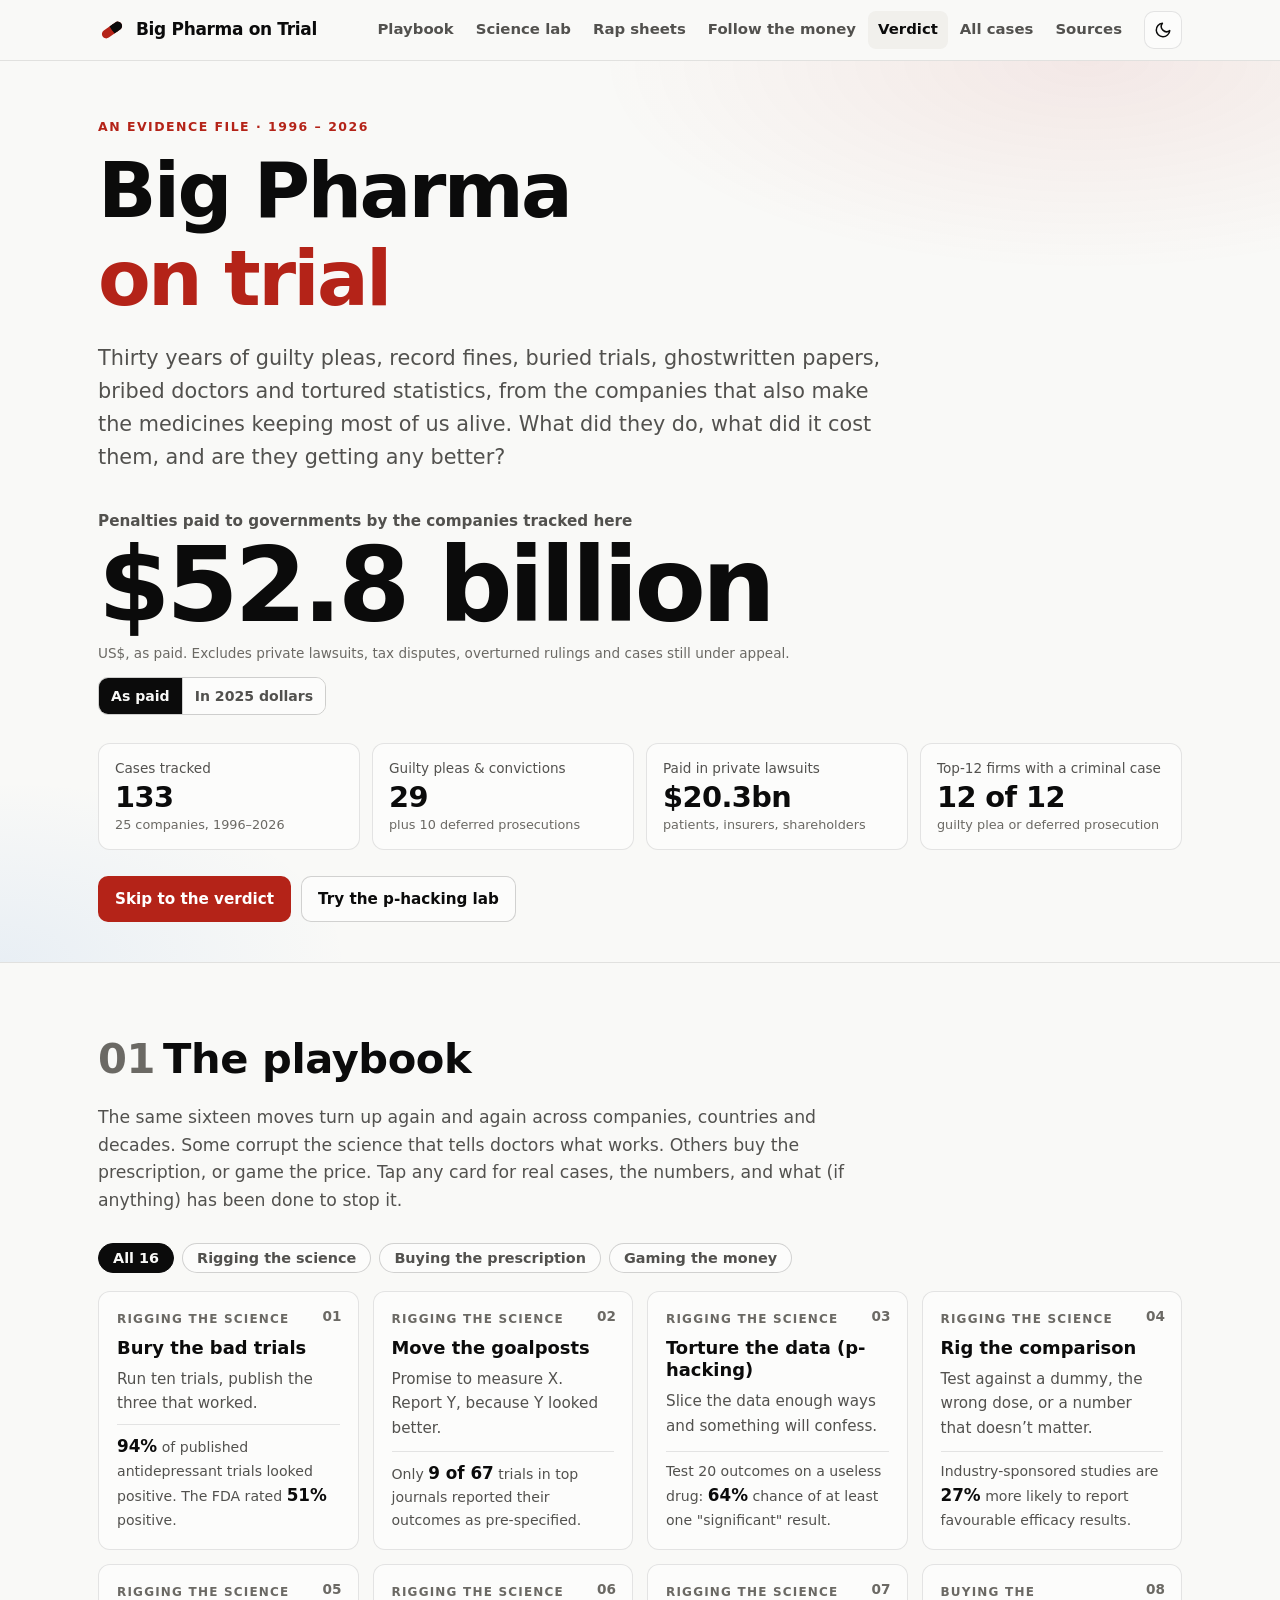
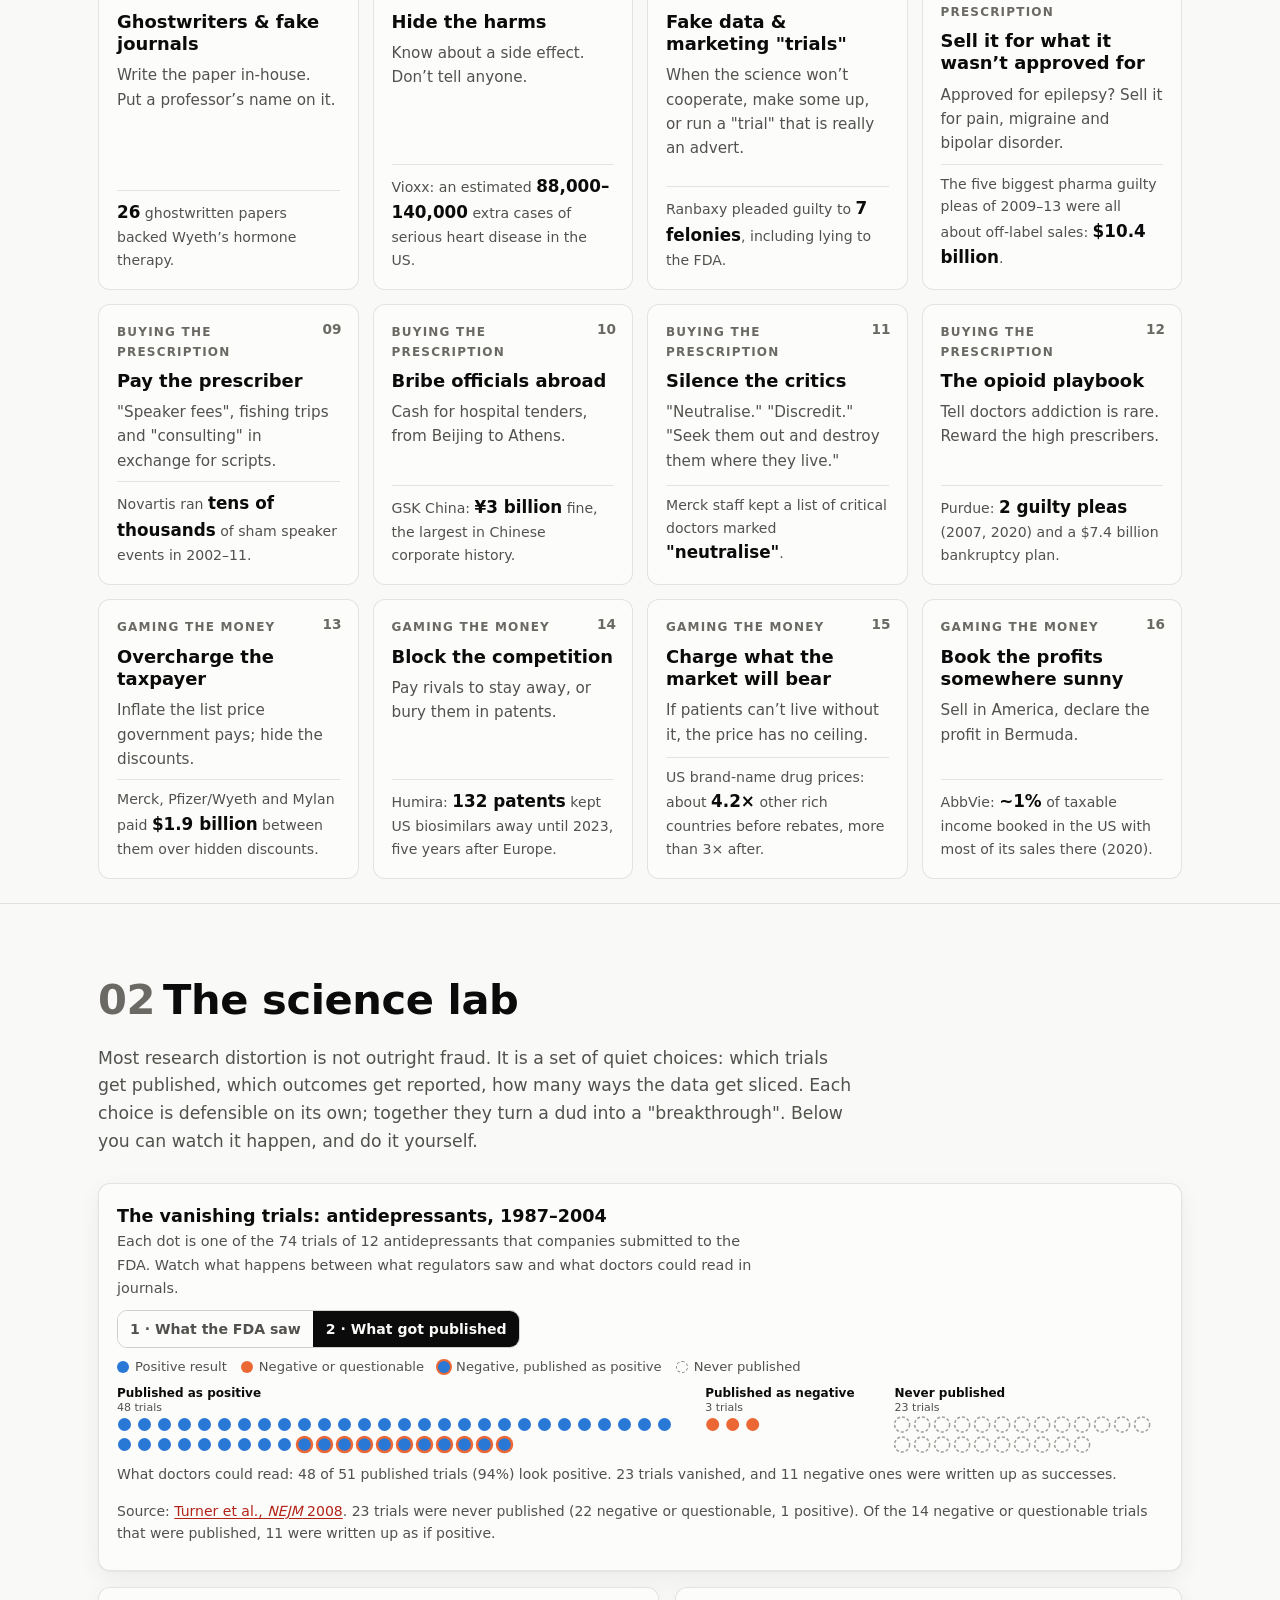
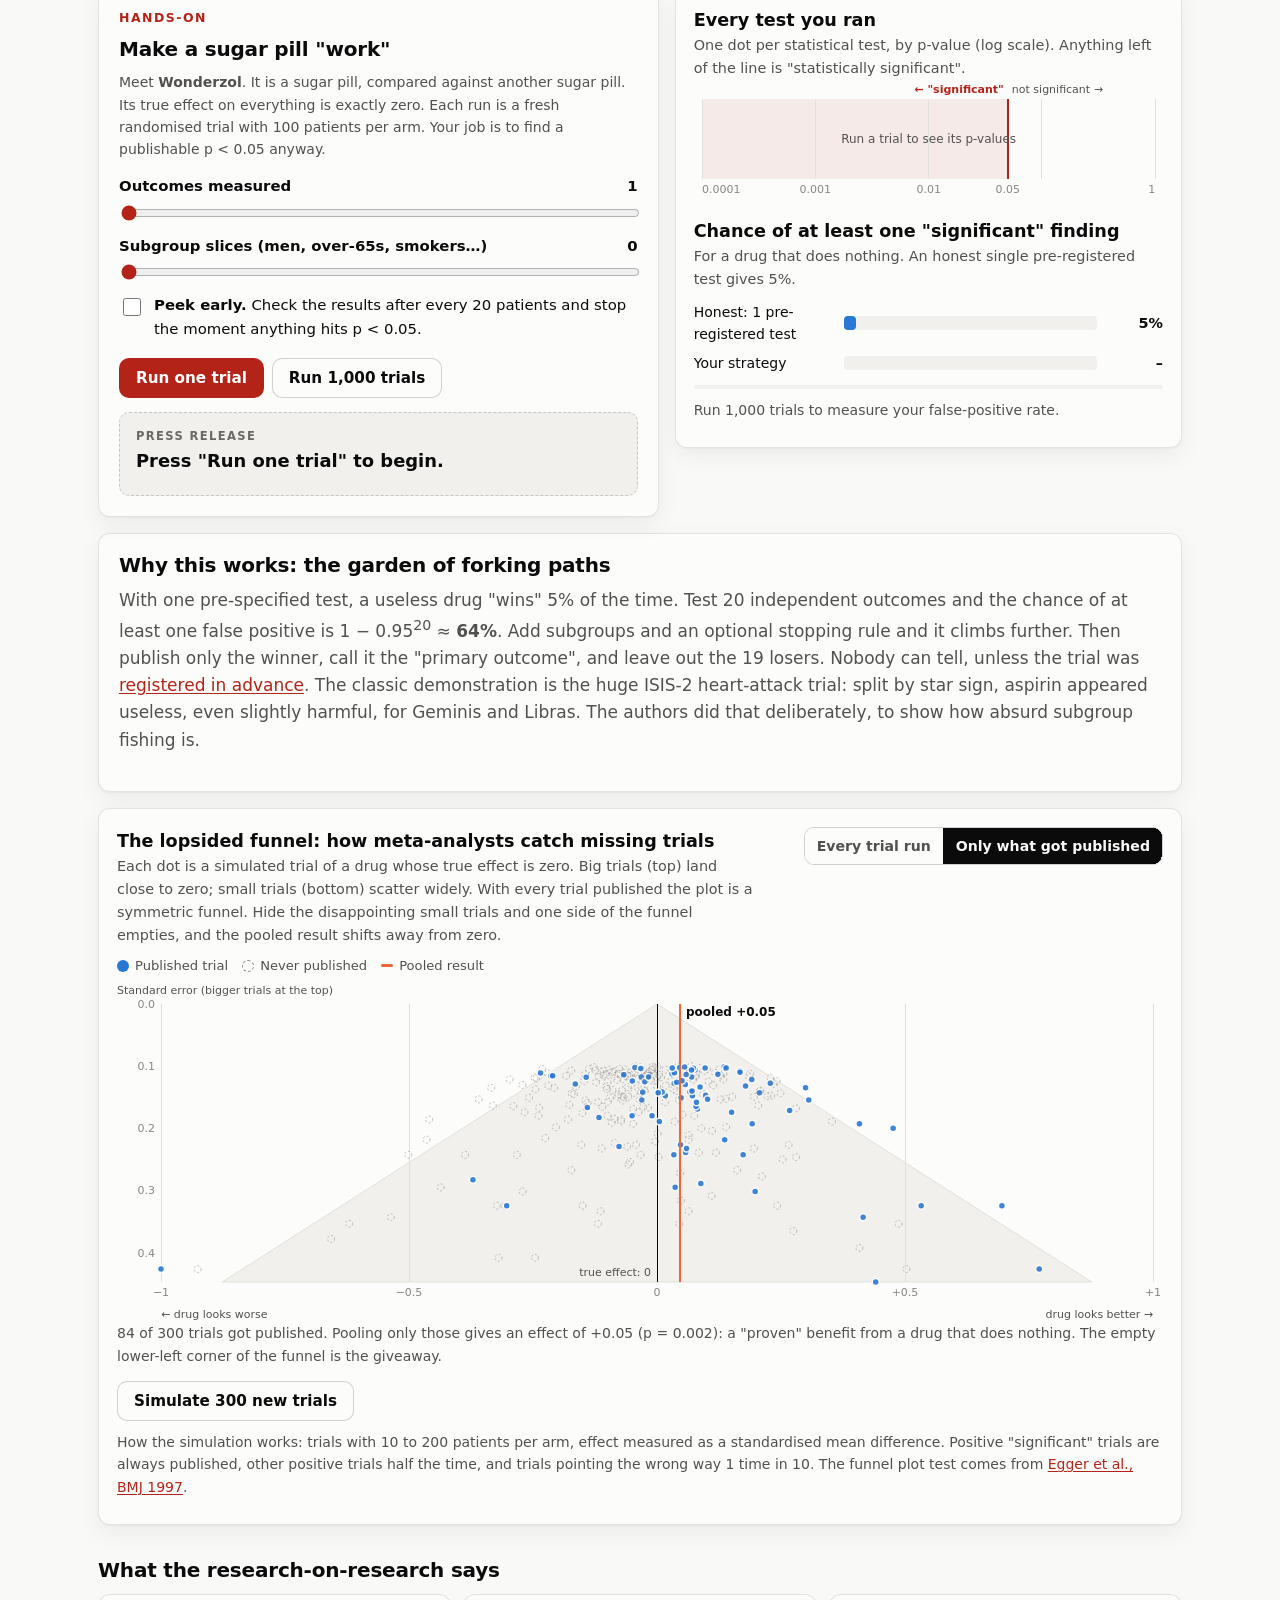
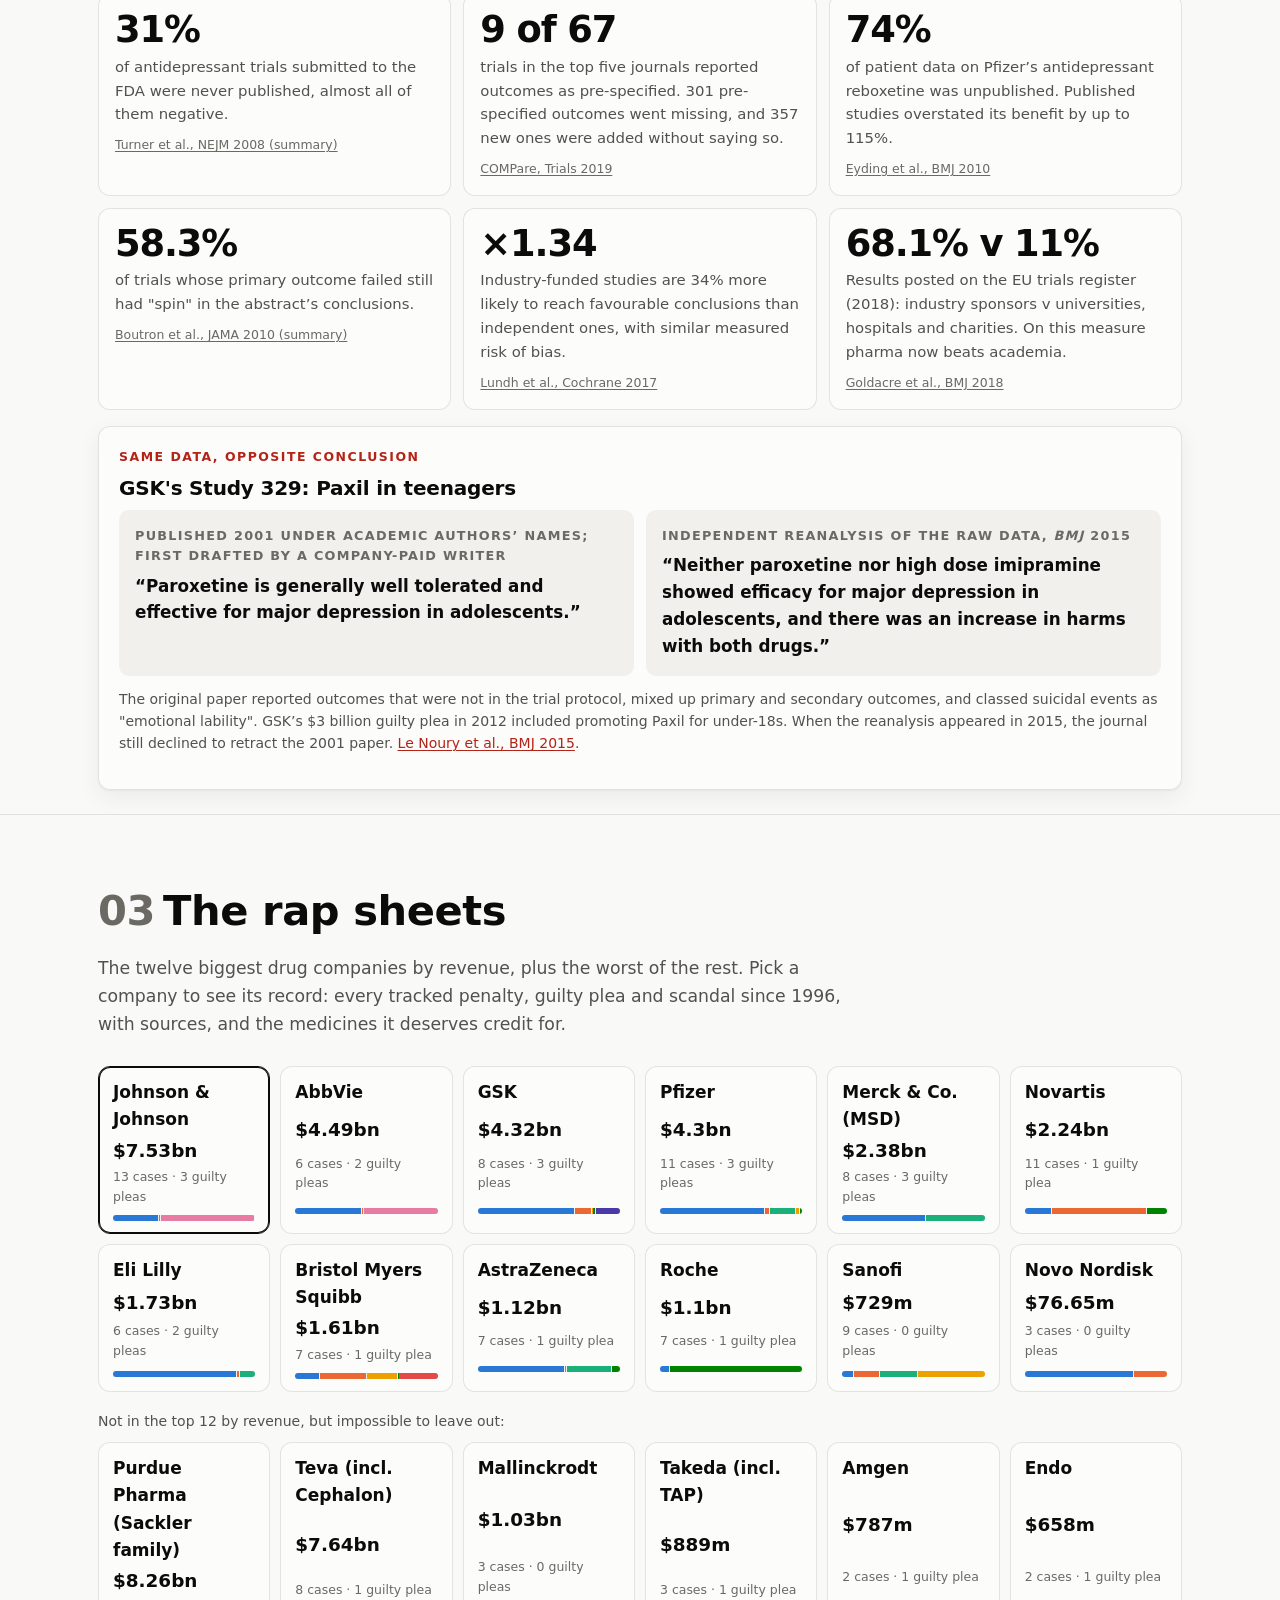
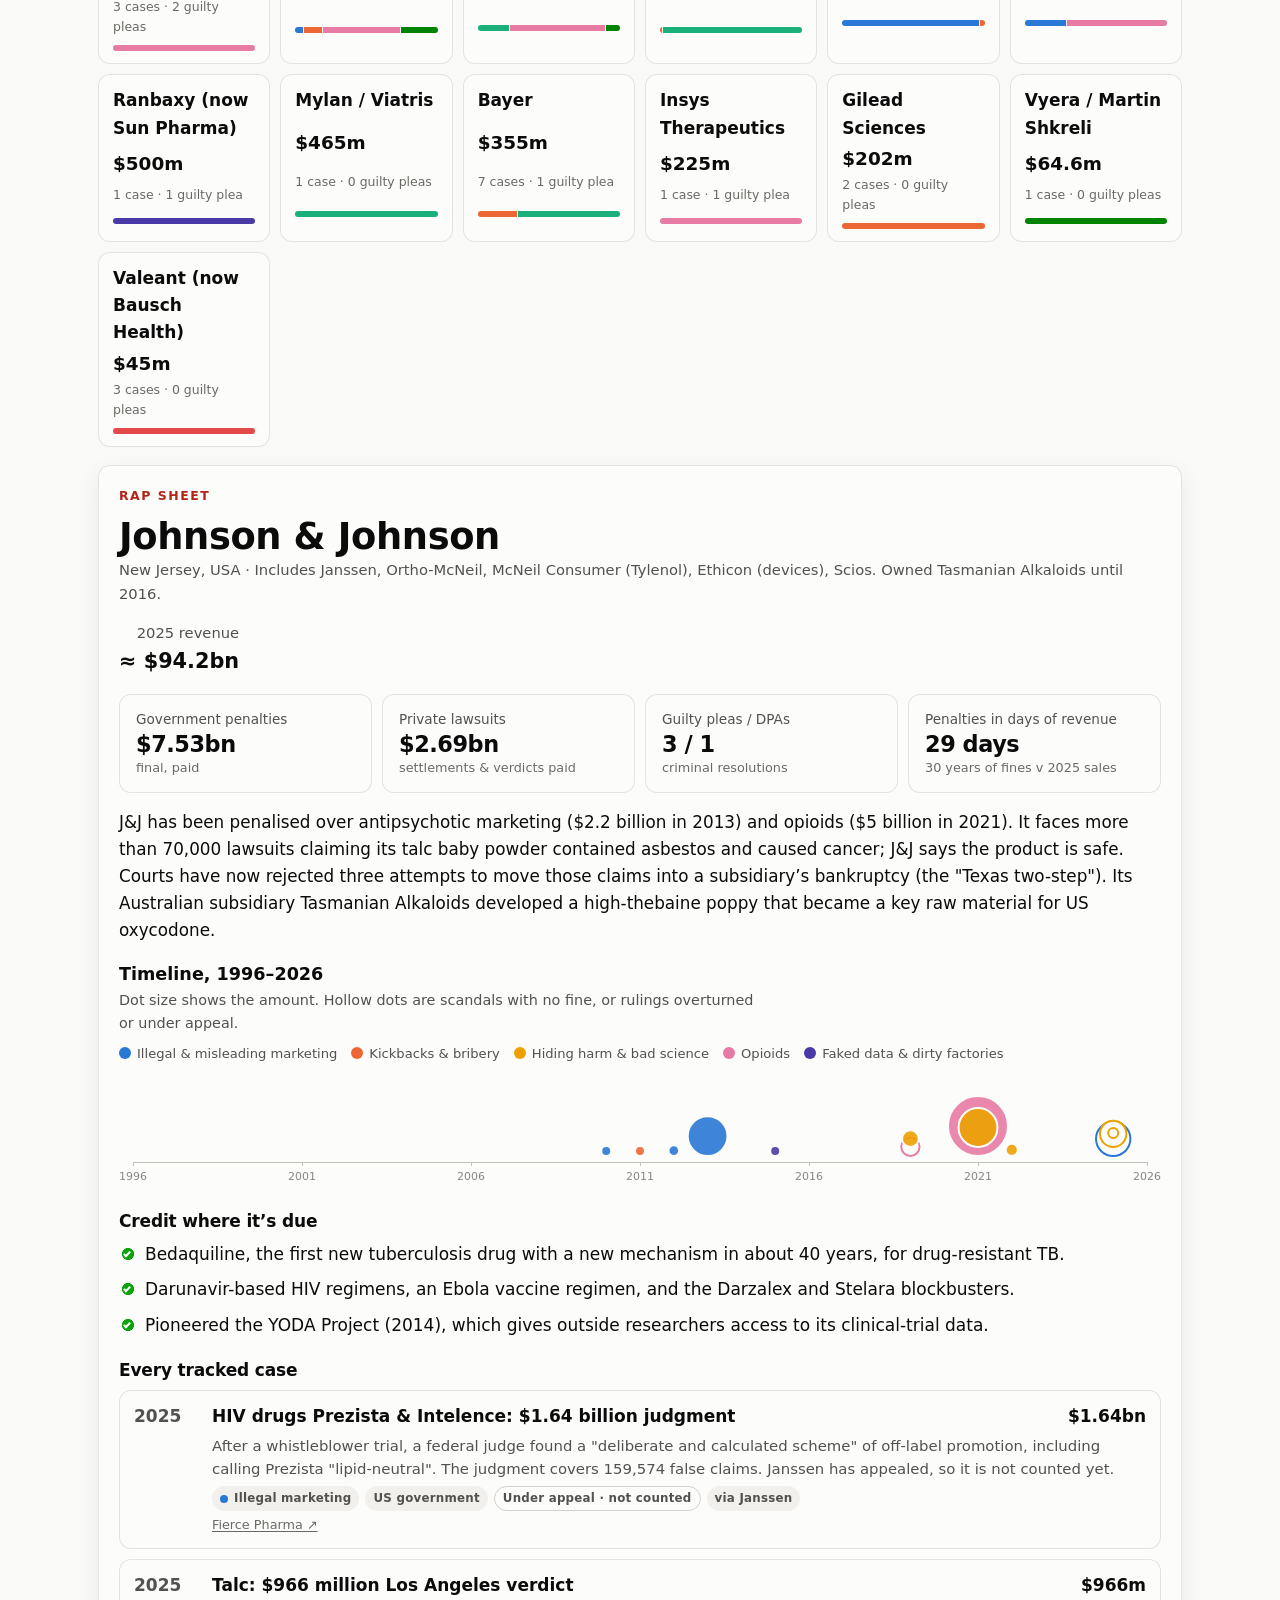
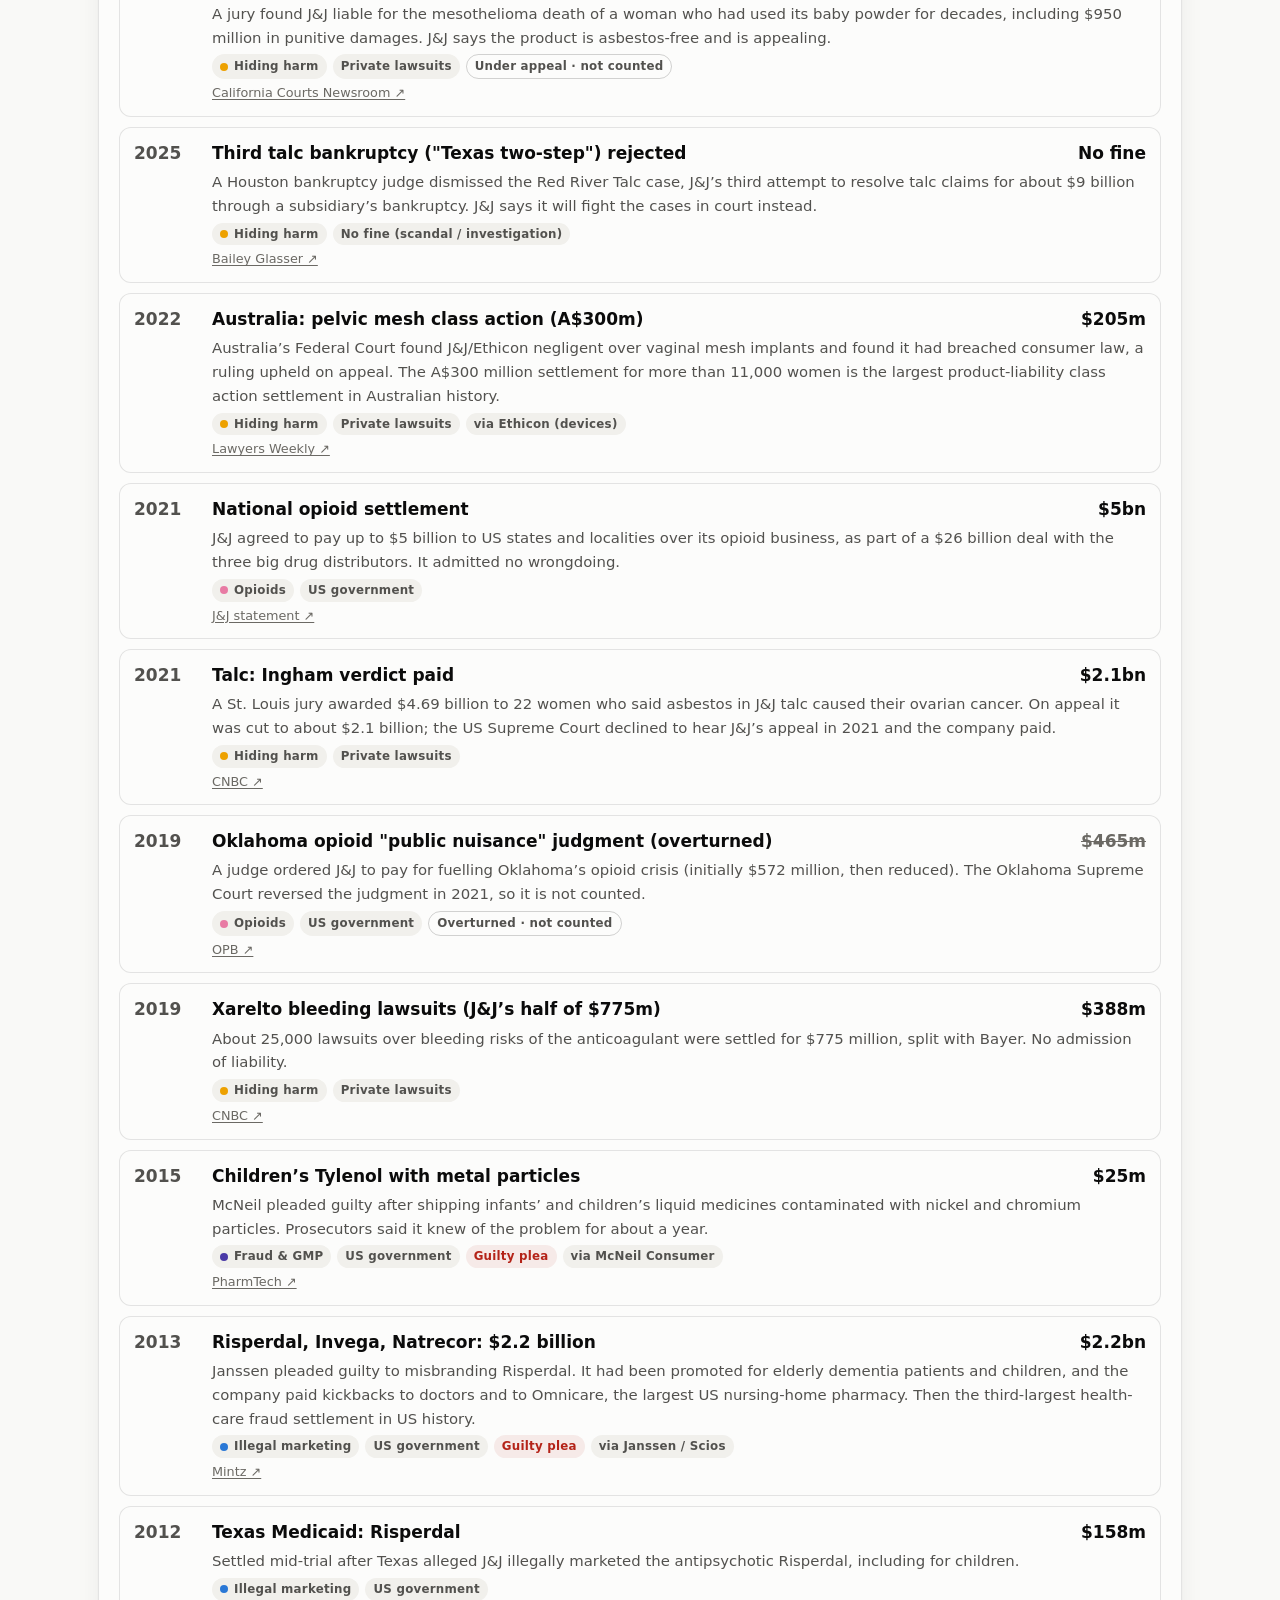
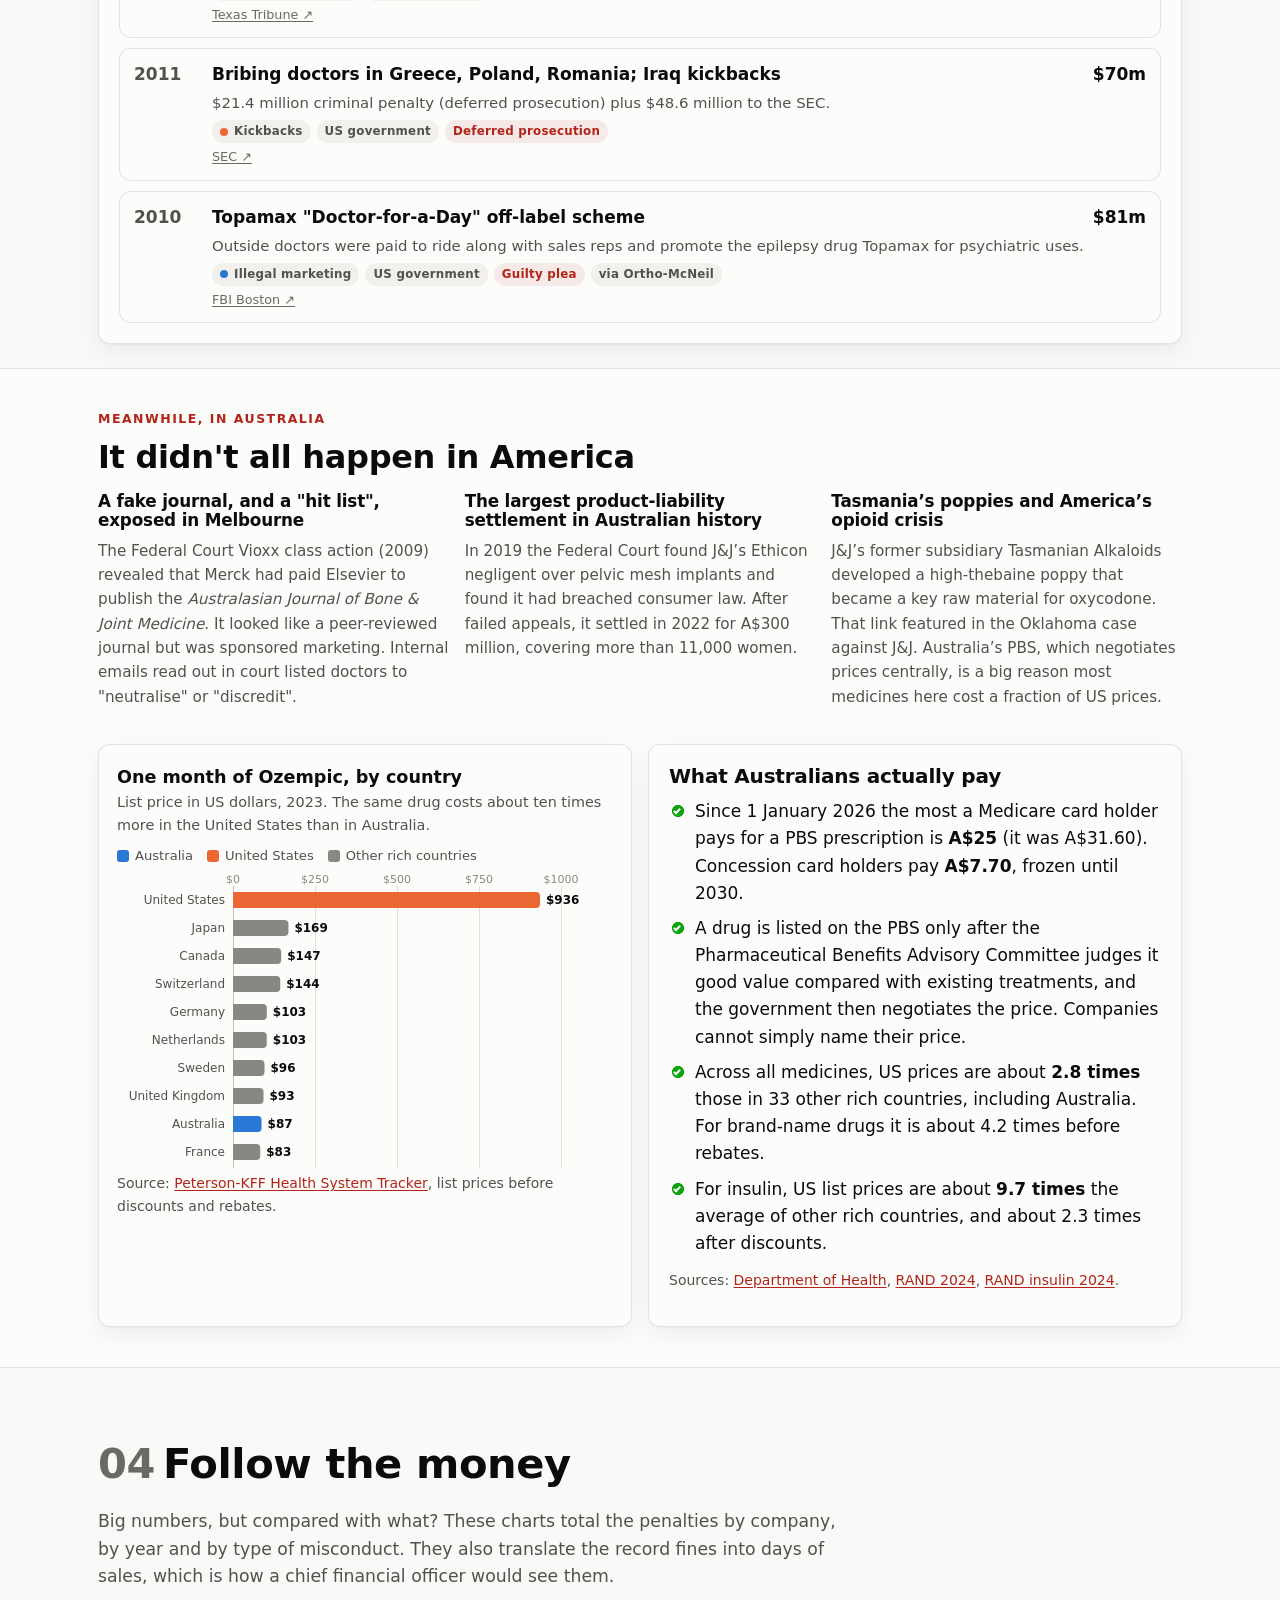
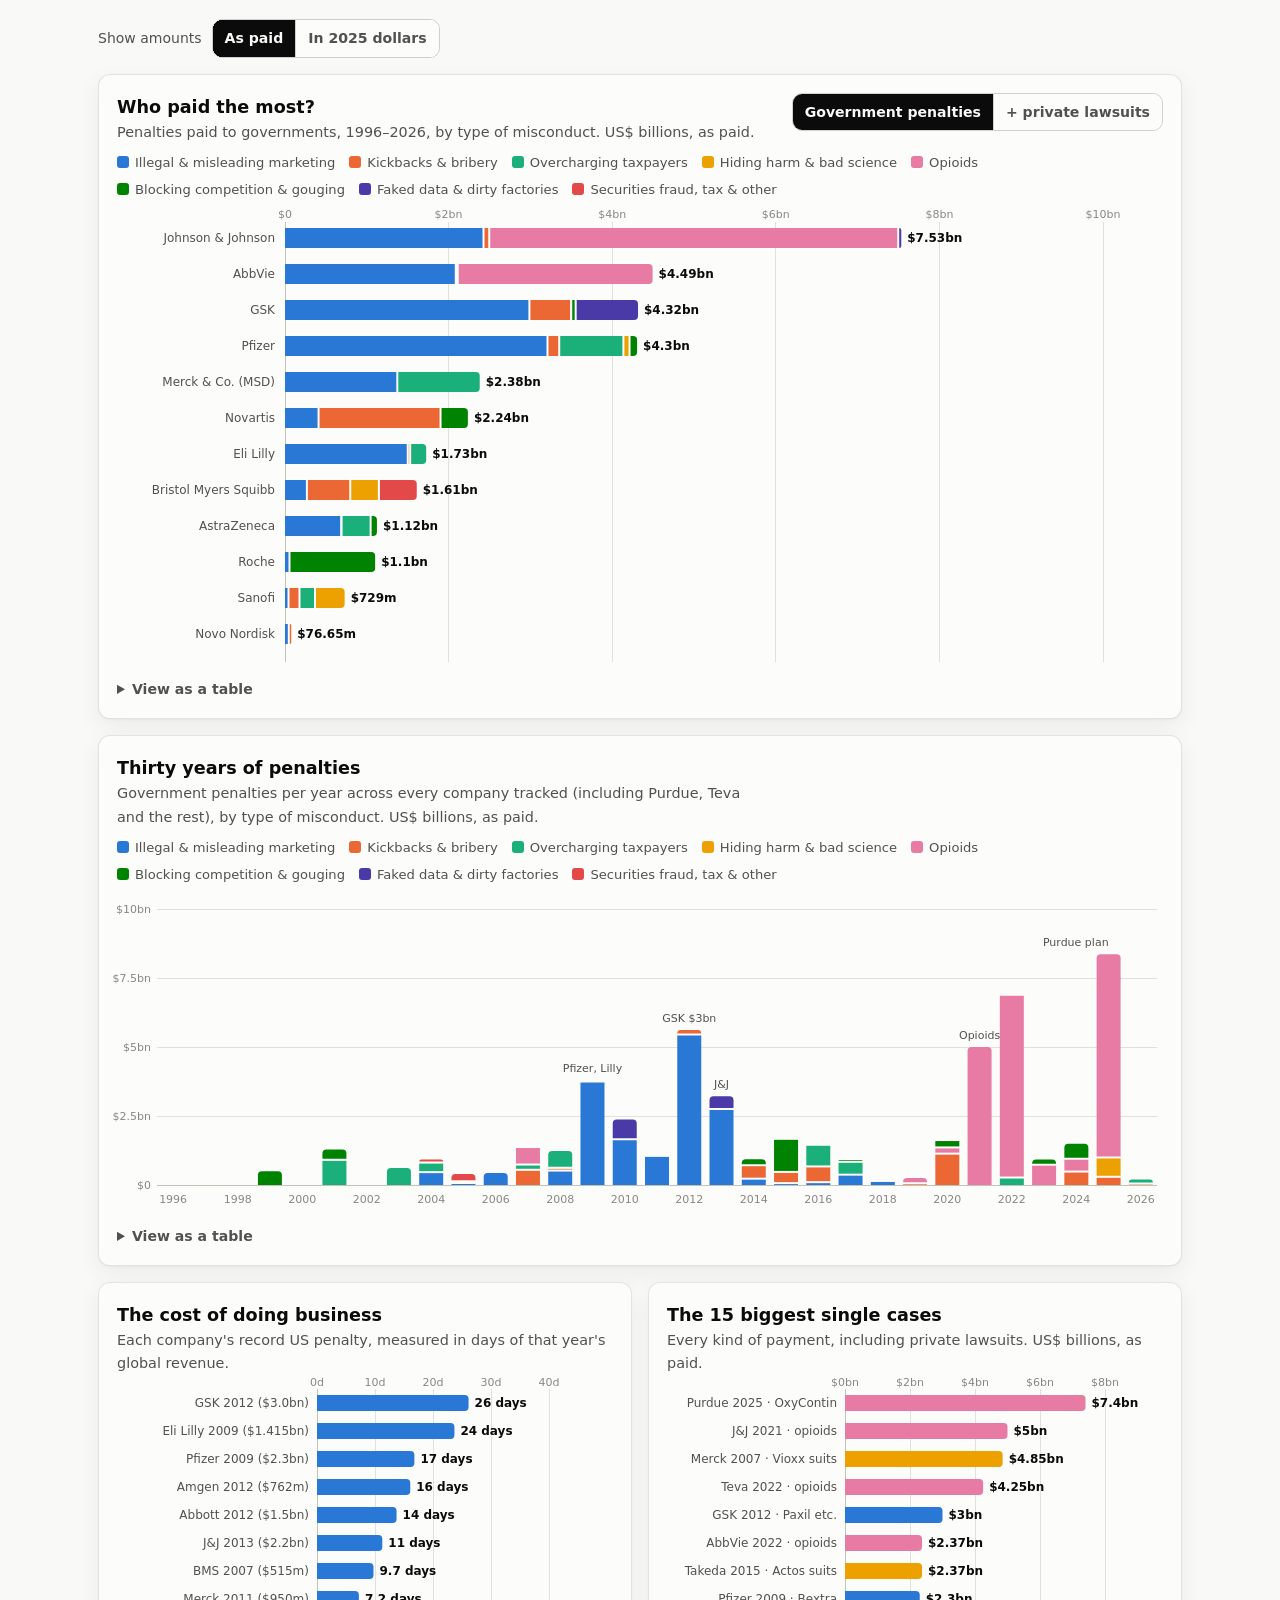
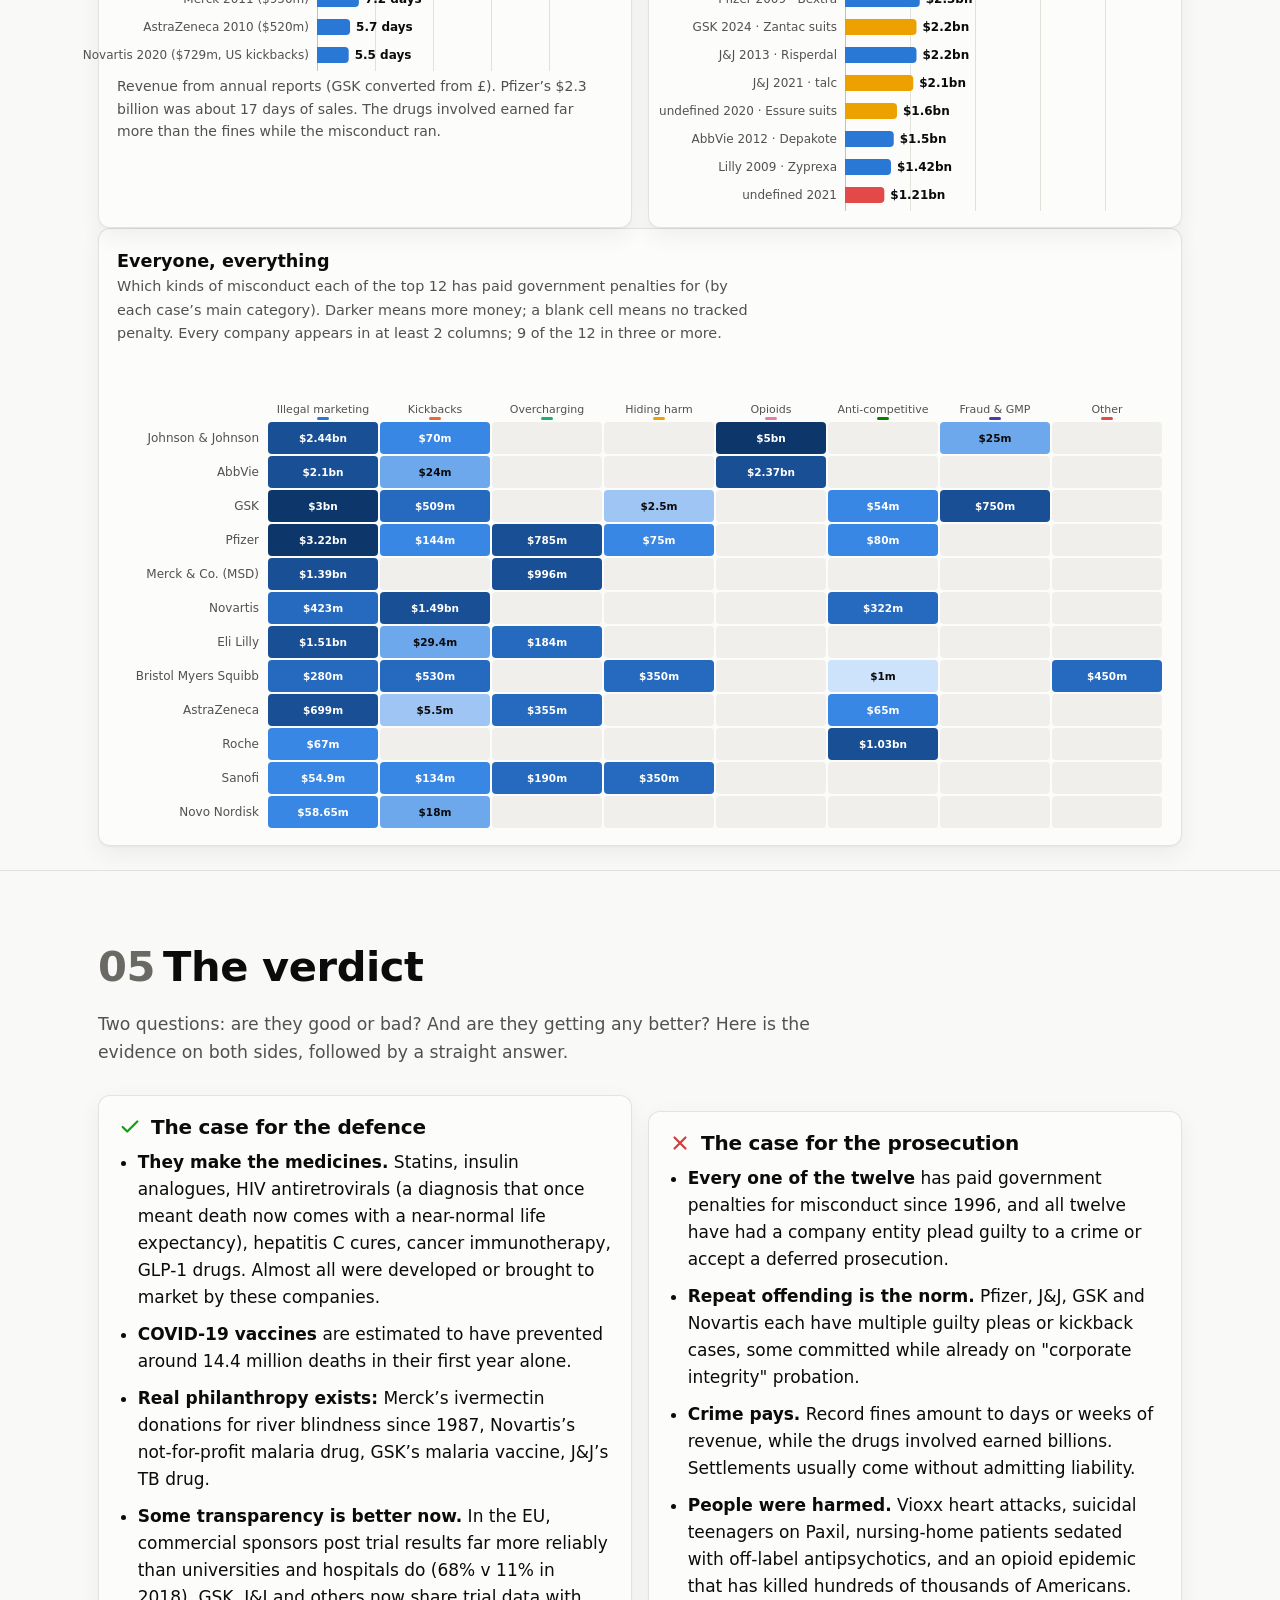
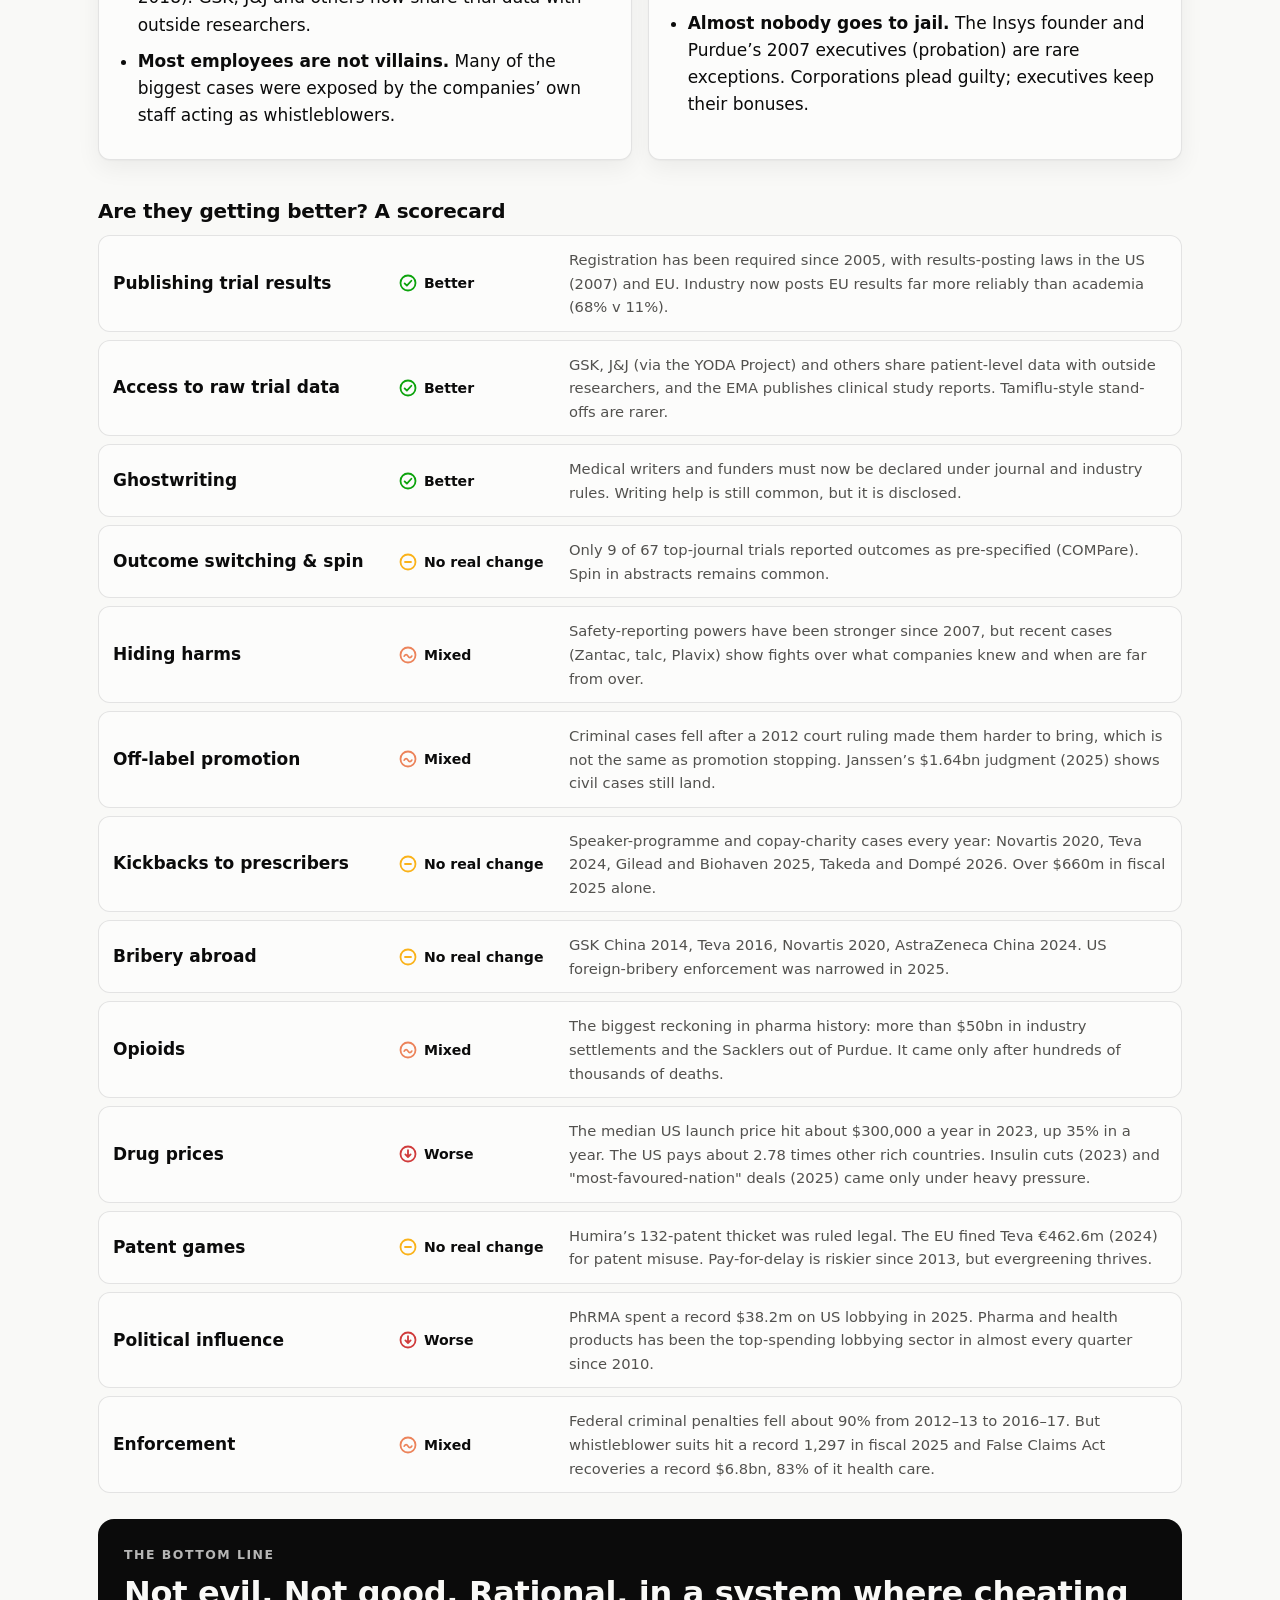
==== commit 26f4c972: "Add sources, 2025-dollar switch, five companies, funnel plot and more - Source links for the 22 case" ====
--- a/index.html
+++ b/index.html
@@ -6,6 +6,15 @@
   <title>Big Pharma on Trial</title>
   <meta name="description" content="Thirty years of fines, fraud, buried trials and p-hacking by the world's biggest drug companies. Interactive charts, company rap sheets, a p-hacking lab, and a verdict: are they good or bad, and are they getting better?">
   <meta name="theme-color" content="#b42318">
+  <meta property="og:type" content="website">
+  <meta property="og:title" content="Big Pharma on Trial">
+  <meta property="og:description" content="Thirty years of fines, guilty pleas, buried trials and p-hacking by the world's biggest drug companies, with every case sourced.">
+  <meta property="og:url" content="https://rickusinggithub.github.io/BigPharma/">
+  <meta property="og:image" content="https://rickusinggithub.github.io/BigPharma/assets/og-card.png">
+  <meta property="og:image:width" content="1200">
+  <meta property="og:image:height" content="630">
+  <meta property="og:image:alt" content="Big Pharma on Trial: penalties paid by the world's biggest drug companies, 1996 to 2026">
+  <meta name="twitter:card" content="summary_large_image">
   <link rel="icon" href="data:image/svg+xml,%3Csvg xmlns='http://www.w3.org/2000/svg' viewBox='0 0 32 32'%3E%3Crect x='3' y='11' width='26' height='10' rx='5' fill='%23b42318' transform='rotate(-35 16 16)'/%3E%3Cpath d='M16 16 L21.6 8 A5 5 0 0 1 28.9 13.1 L23.3 21.1Z' fill='%23fff' opacity='.9' transform='rotate(0)'/%3E%3C/svg%3E">
   <link rel="stylesheet" href="assets/css/style.css">
   <script>
@@ -52,7 +61,11 @@
       <div class="hero-figure" aria-live="polite">
         <div class="label">Penalties paid to governments by the companies tracked here</div>
         <div class="value" id="heroTotal">$0bn</div>
-        <div class="note" id="heroNote">US$, nominal. Excludes private lawsuits, tax disputes, overturned rulings and cases still under appeal.</div>
+        <div class="note" id="heroNote">US$, as paid. Excludes private lawsuits, tax disputes, overturned rulings and cases still under appeal.</div>
+        <div class="seg dollars-toggle" role="group" aria-label="Show amounts" style="margin-top:12px">
+          <button aria-pressed="true" data-dollars="nominal">As paid</button>
+          <button aria-pressed="false" data-dollars="real">In 2025 dollars</button>
+        </div>
       </div>
 
       <div class="tiles" id="heroTiles"></div>
@@ -163,6 +176,25 @@
         <p class="muted">With one pre-specified test, a useless drug "wins" 5% of the time. Test 20 independent outcomes and the chance of at least one false positive is 1 − 0.95<sup>20</sup> ≈ <strong>64%</strong>. Add subgroups and an optional stopping rule and it climbs further. Then publish only the winner, call it the "primary outcome", and leave out the 19 losers. Nobody can tell, unless the trial was <a href="#t-switch">registered in advance</a>. The classic demonstration is the huge ISIS-2 heart-attack trial: split by star sign, aspirin appeared useless, even slightly harmful, for Geminis and Libras. The authors did that deliberately, to show how absurd subgroup fishing is.</p>
       </div>
 
+      <!-- Funnel plot -->
+      <div class="chart-card reveal" id="funnelCard" style="margin-top:16px">
+        <div class="chart-head">
+          <div>
+            <div class="chart-title">The lopsided funnel: how meta-analysts catch missing trials</div>
+            <div class="chart-sub">Each dot is a simulated trial of a drug whose true effect is zero. Big trials (top) land close to zero; small trials (bottom) scatter widely. With every trial published the plot is a symmetric funnel. Hide the disappointing small trials and one side of the funnel empties, and the pooled result shifts away from zero.</div>
+          </div>
+          <div class="seg" role="group" aria-label="Choose view">
+            <button aria-pressed="true" data-funnel="all">Every trial run</button>
+            <button aria-pressed="false" data-funnel="published">Only what got published</button>
+          </div>
+        </div>
+        <div class="legend" id="funnelLegend"></div>
+        <div class="chart" id="funnelChart"></div>
+        <p class="small muted" id="funnelCaption" aria-live="polite"></p>
+        <div class="btn-row"><button class="btn" id="funnelRerun">Simulate 300 new trials</button></div>
+        <p class="small muted" style="margin-top:10px">How the simulation works: trials with 10 to 200 patients per arm, effect measured as a standardised mean difference. Positive "significant" trials are always published, other positive trials half the time, and trials pointing the wrong way 1 time in 10. The funnel plot test comes from <a href="https://doi.org/10.1136/bmj.315.7109.629" target="_blank" rel="noopener">Egger et al., BMJ 1997</a>.</p>
+      </div>
+
       <!-- Evidence tiles -->
       <h3 style="margin:34px 0 12px" class="reveal">What the research-on-research says</h3>
       <div class="stat-row" id="evidenceTiles"></div>
@@ -218,6 +250,25 @@
           <p>J&amp;J’s former subsidiary Tasmanian Alkaloids developed a high-thebaine poppy that became a key raw material for oxycodone. That link featured in the Oklahoma case against J&amp;J. Australia’s PBS, which negotiates prices centrally, is a big reason most medicines here cost a fraction of US prices.</p>
         </div>
       </div>
+      <div class="grid-2" style="margin-top:20px">
+        <div class="chart-card reveal" style="margin-top:0">
+          <div class="chart-title">One month of Ozempic, by country</div>
+          <div class="chart-sub">List price in US dollars, 2023. The same drug costs about ten times more in the United States than in Australia.</div>
+          <div class="legend" id="ozLegend"></div>
+          <div class="chart" id="ozChart"></div>
+          <p class="small muted">Source: <a href="https://www.healthsystemtracker.org/brief/prices-of-drugs-for-weight-loss-in-the-us-and-peer-nations/" target="_blank" rel="noopener">Peterson-KFF Health System Tracker</a>, list prices before discounts and rebates.</p>
+        </div>
+        <div class="card reveal" style="margin-top:0">
+          <h3>What Australians actually pay</h3>
+          <ul class="good-list">
+            <li>Since 1 January 2026 the most a Medicare card holder pays for a PBS prescription is <strong>A$25</strong> (it was A$31.60). Concession card holders pay <strong>A$7.70</strong>, frozen until 2030.</li>
+            <li>A drug is listed on the PBS only after the Pharmaceutical Benefits Advisory Committee judges it good value compared with existing treatments, and the government then negotiates the price. Companies cannot simply name their price.</li>
+            <li>Across all medicines, US prices are about <strong>2.8 times</strong> those in 33 other rich countries, including Australia. For brand-name drugs it is about 4.2 times before rebates.</li>
+            <li>For insulin, US list prices are about <strong>9.7 times</strong> the average of other rich countries, and about 2.3 times after discounts.</li>
+          </ul>
+          <p class="small muted" style="margin-top:12px">Sources: <a href="https://www.health.gov.au/news/pbs-prescription-medicines-more-affordable-for-australians" target="_blank" rel="noopener">Department of Health</a>, <a href="https://www.rand.org/pubs/research_reports/RRA788-3.html" target="_blank" rel="noopener">RAND 2024</a>, <a href="https://www.rand.org/pubs/periodicals/health-quarterly/issues/v11/n3/03.html" target="_blank" rel="noopener">RAND insulin 2024</a>.</p>
+        </div>
+      </div>
     </div>
   </section>
 
@@ -227,6 +278,13 @@
       <div class="section-head reveal">
         <h2><span class="num">04</span>Follow the money</h2>
         <p>Big numbers, but compared with what? These charts total the penalties by company, by year and by type of misconduct. They also translate the record fines into days of sales, which is how a chief financial officer would see them.</p>
+      </div>
+      <div class="filters reveal" style="margin-bottom:16px">
+        <span class="small muted">Show amounts</span>
+        <div class="seg dollars-toggle" role="group" aria-label="Show amounts">
+          <button aria-pressed="true" data-dollars="nominal">As paid</button>
+          <button aria-pressed="false" data-dollars="real">In 2025 dollars</button>
+        </div>
       </div>
 
       <div class="chart-card reveal">
@@ -249,7 +307,7 @@
         <div class="chart-head">
           <div>
             <div class="chart-title">Thirty years of penalties</div>
-            <div class="chart-sub">Government penalties per year across every company tracked (including Purdue, Teva and the rest), by type of misconduct. US$ billions.</div>
+            <div class="chart-sub" id="yearSub">Government penalties per year across every company tracked (including Purdue, Teva and the rest), by type of misconduct. US$ billions, as paid.</div>
           </div>
         </div>
         <div class="legend" id="yearLegend"></div>
@@ -266,7 +324,7 @@
         </div>
         <div class="chart-card reveal" style="margin-top:0">
           <div class="chart-title">The 15 biggest single cases</div>
-          <div class="chart-sub">Every kind of payment, including private lawsuits. US$ billions.</div>
+          <div class="chart-sub" id="topSub">Every kind of payment, including private lawsuits. US$ billions, as paid.</div>
           <div class="chart" id="topChart"></div>
         </div>
       </div>
@@ -336,7 +394,7 @@
     <div class="wrap">
       <div class="section-head reveal">
         <h2><span class="num">06</span>Every case</h2>
-        <p>The complete database behind every chart on this page. Filter, search and sort it, and follow the source links. This table is also the accessible version of all the charts.</p>
+        <p>The complete database behind every chart on this page. Filter, search and sort it, and follow the source links. This table is also the accessible version of all the charts. You can also download the whole database as <a href="https://github.com/RickUsingGitHub/BigPharma/blob/main/data/cases.csv" target="_blank" rel="noopener">a spreadsheet (CSV)</a> or <a href="https://github.com/RickUsingGitHub/BigPharma/blob/main/data/cases.json" target="_blank" rel="noopener">JSON</a>.</p>
       </div>
       <div class="filters">
         <label class="sr-only" for="fCo">Company</label>
@@ -377,8 +435,8 @@
       <div class="methods">
         <p><strong>What is counted.</strong> The headline totals include only money paid to governments (criminal fines, forfeitures and civil settlements or judgments) that is final. Private lawsuits (product liability, class actions, shareholder suits) are tracked separately and shown only where labelled. Tax disputes are never counted as penalties. Rulings that were overturned or are still under appeal are listed but excluded.</p>
         <p><strong>Settling is not admitting.</strong> Many civil settlements were made without any admission of liability, and the companies denied the allegations. Where a company entity pleaded guilty, was convicted, or accepted a deferred prosecution agreement, the case is marked. Descriptions follow the language of the official announcements and court findings.</p>
-        <p><strong>Money.</strong> Amounts are nominal US dollars as announced, not adjusted for inflation. Non-US fines are converted at approximately the exchange rate of the year of the decision. A case is attributed to today’s parent company if the parent later acquired the business (for example, Allergan’s cases are under AbbVie, and Abbott’s pre-2013 drug cases are also under AbbVie because AbbVie inherited that business). "Revenue" is the 2025 figure for the whole group, converted to US$ where needed.</p>
-        <p><strong>Not exhaustive.</strong> This is a curated set of about 120 of the most significant cases, not every penalty ever paid. Public Citizen counted 482 US government settlements with drug makers totalling $62.3 billion between 1991 and 2021. Smaller cases, most state-level settlements and most private litigation are not included, so the real totals are higher.</p>
+        <p><strong>Money.</strong> Amounts are shown in US dollars as announced. The "In 2025 dollars" switch restates each amount using the US consumer price index (CPI-U annual averages); 2026 amounts are left as they are. Non-US fines are converted at approximately the exchange rate of the year of the decision. A case is attributed to today’s parent company if the parent later acquired the business (for example, Allergan’s cases are under AbbVie, and Abbott’s pre-2013 drug cases are also under AbbVie because AbbVie inherited that business). "Revenue" is the 2025 figure for the whole group, converted to US$ where needed.</p>
+        <p><strong>Not exhaustive.</strong> This is a curated set of about 130 of the most significant cases, not every penalty ever paid. Public Citizen counted 482 US government settlements with drug makers totalling $62.3 billion between 1991 and 2021. Smaller cases, most state-level settlements and most private litigation are not included, so the real totals are higher.</p>
         <p><strong>Corrections welcome.</strong> If you spot an error, please open an issue on the GitHub repository with a source.</p>
       </div>
       <h3 style="margin-top:24px">Key sources</h3>
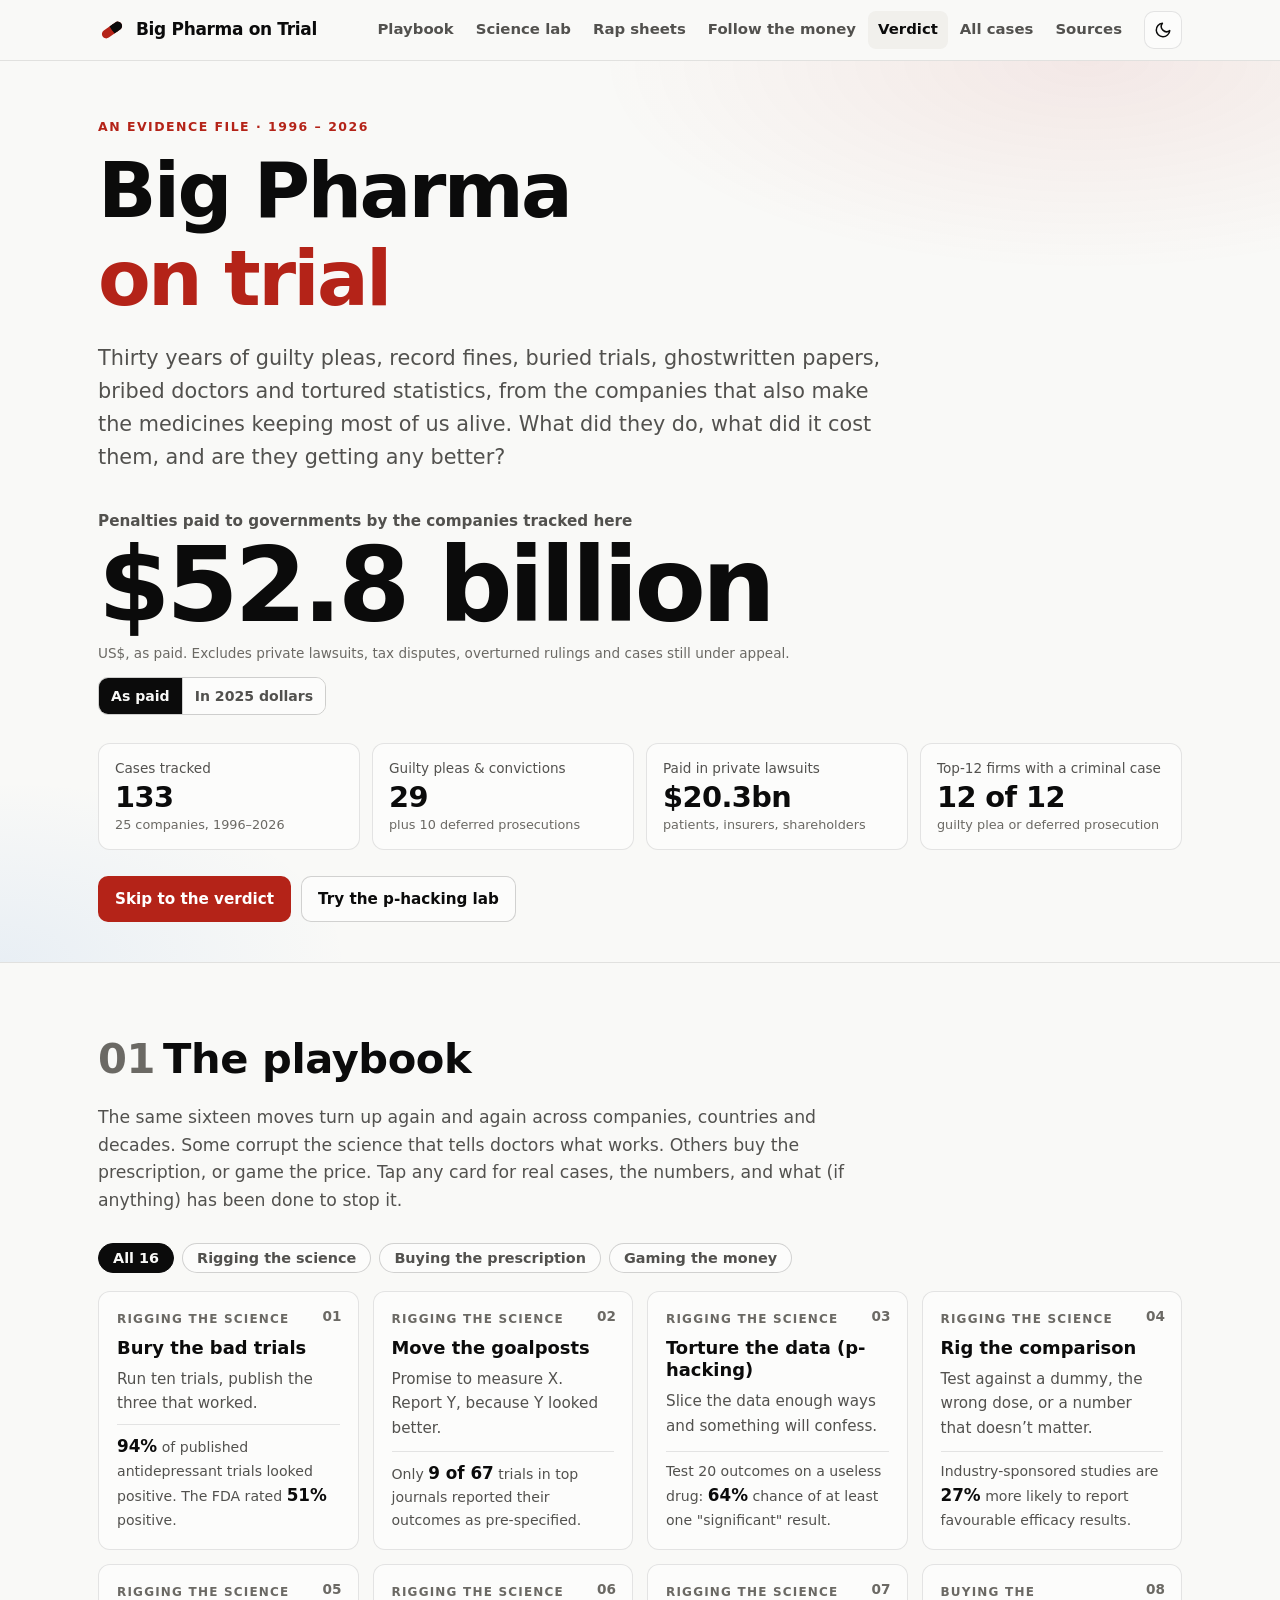
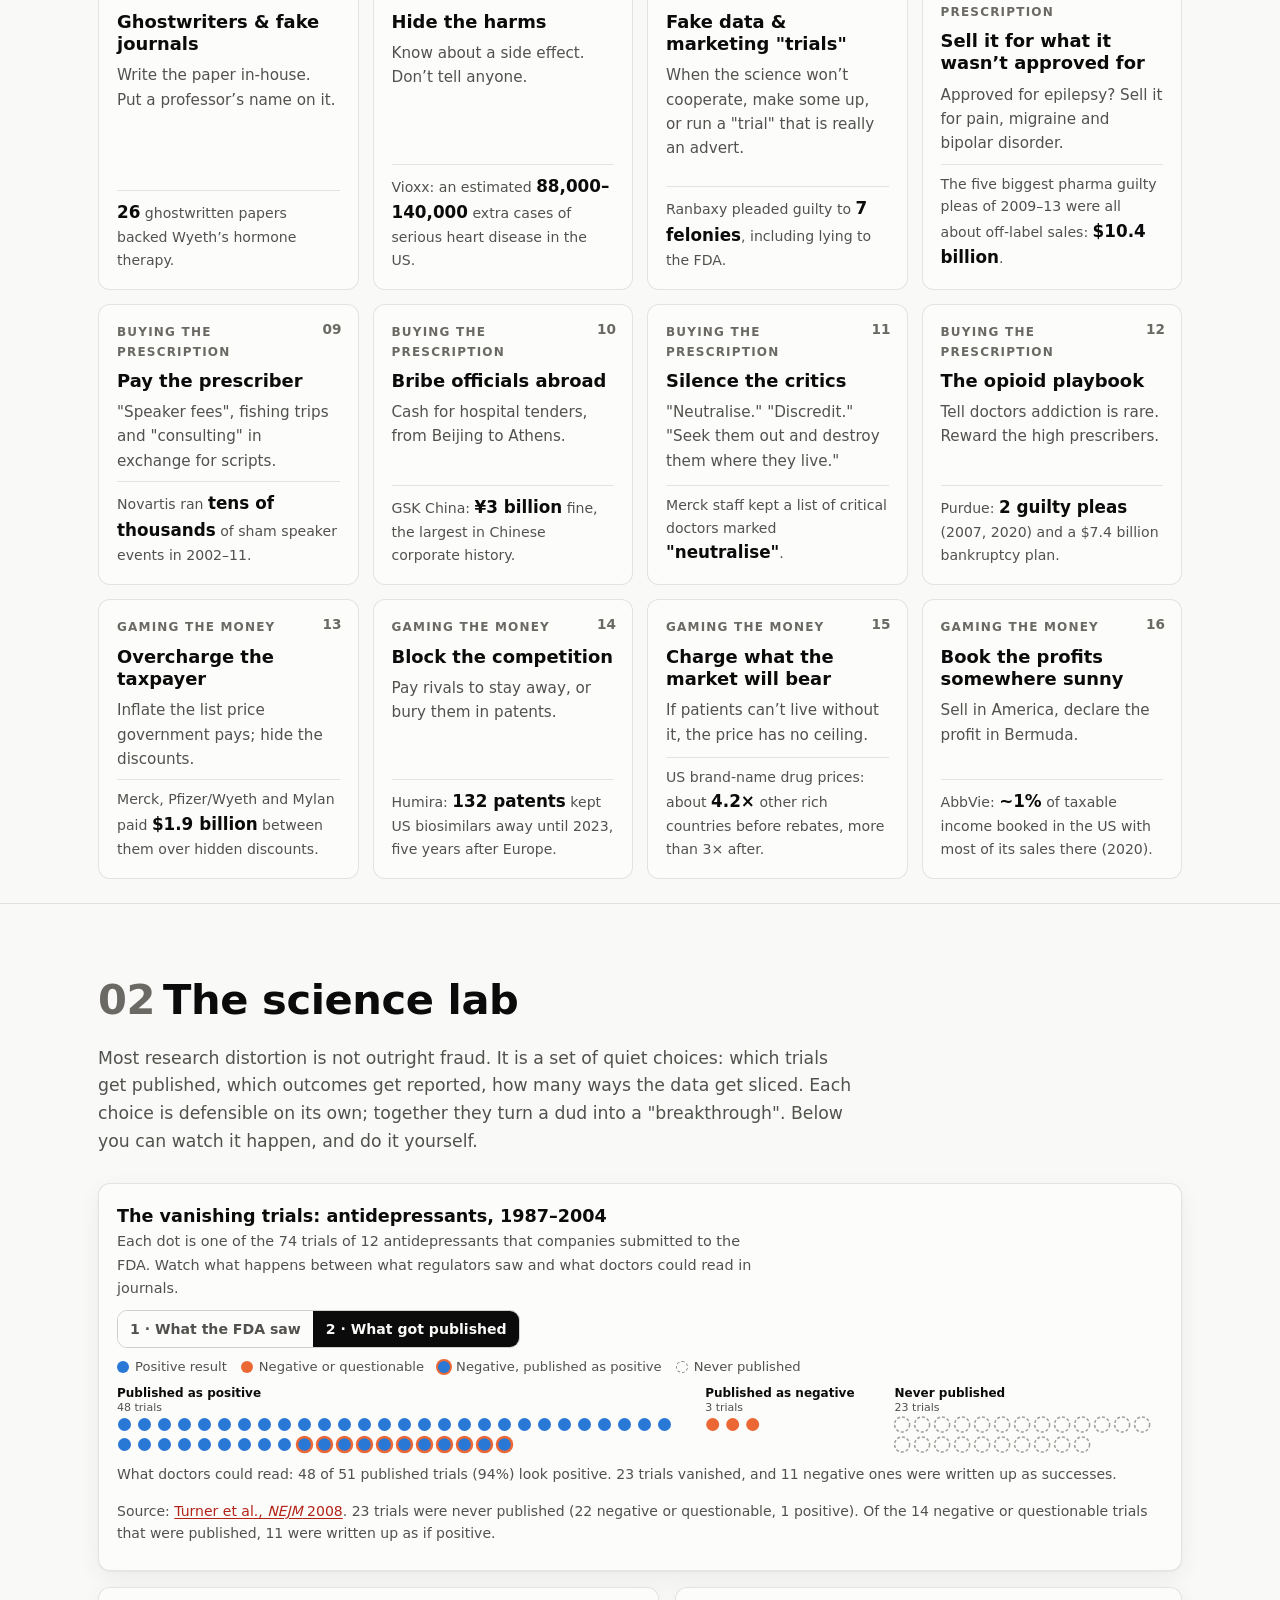
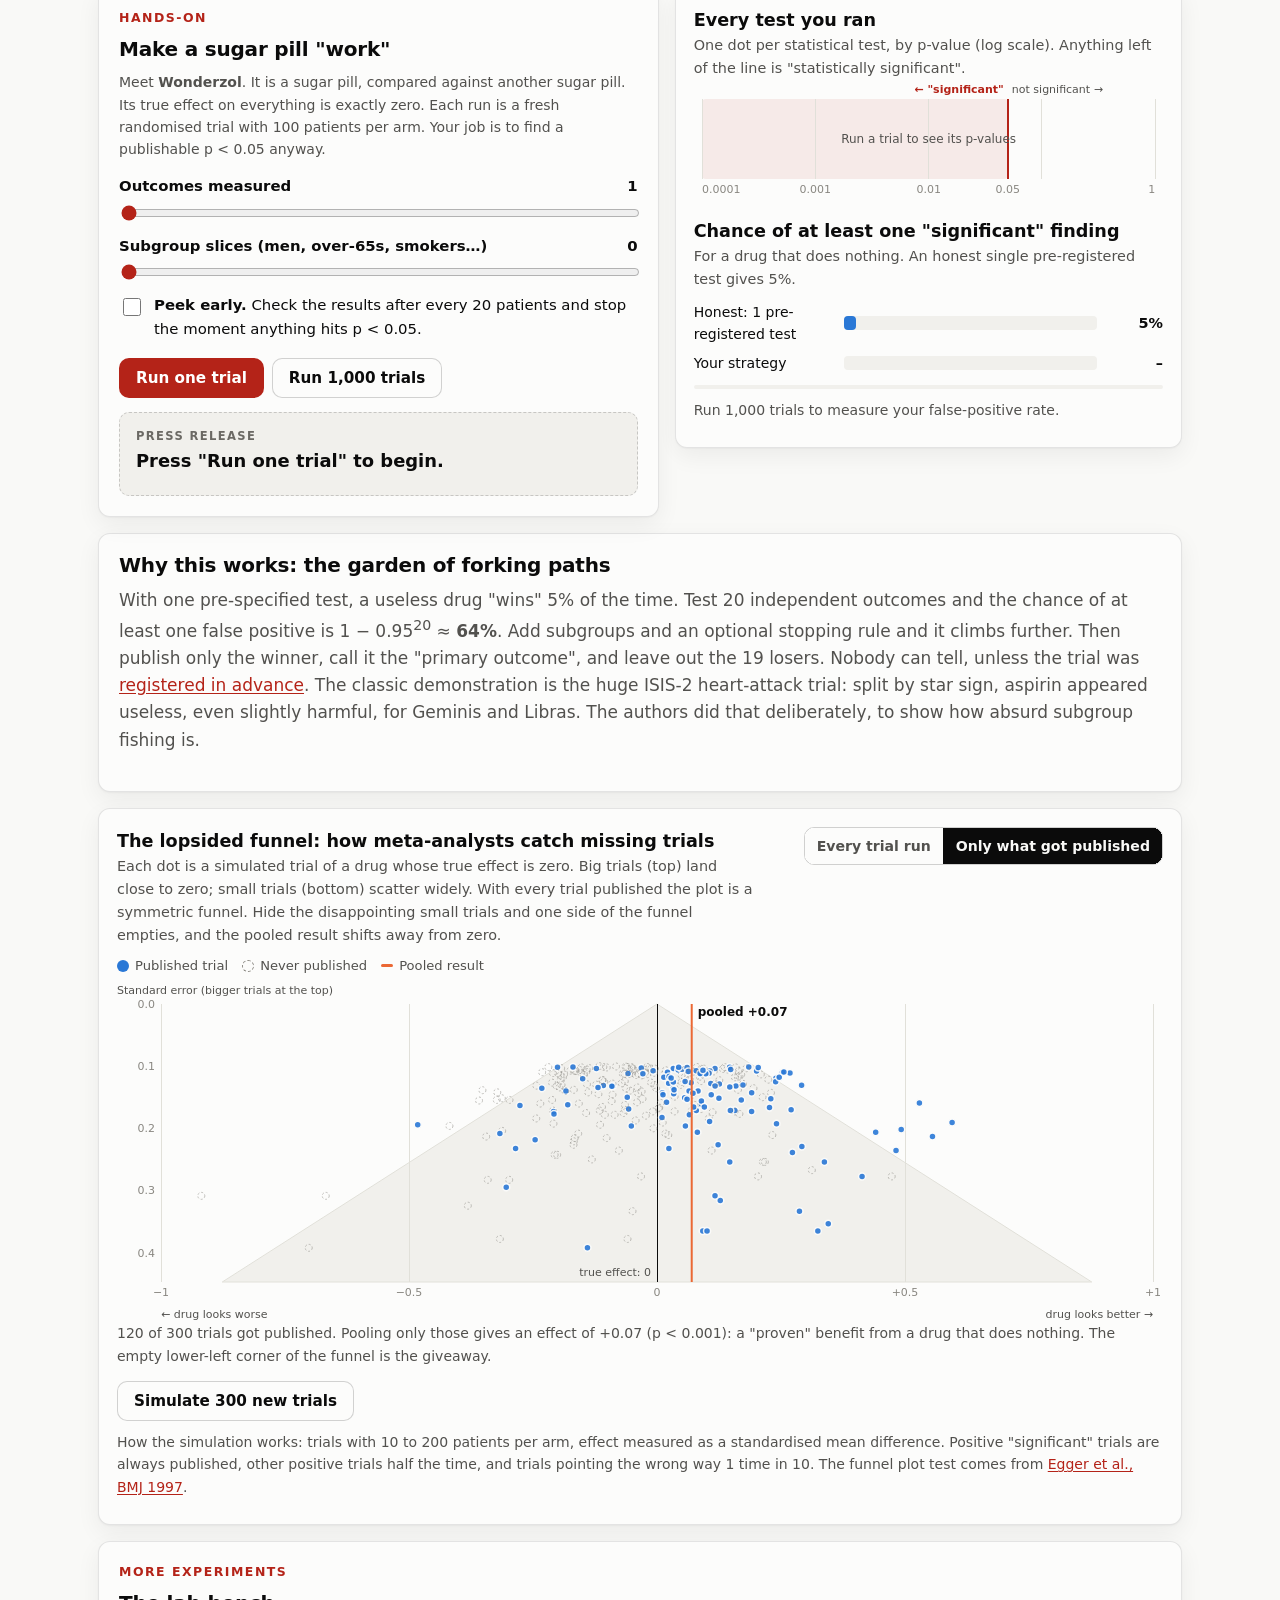
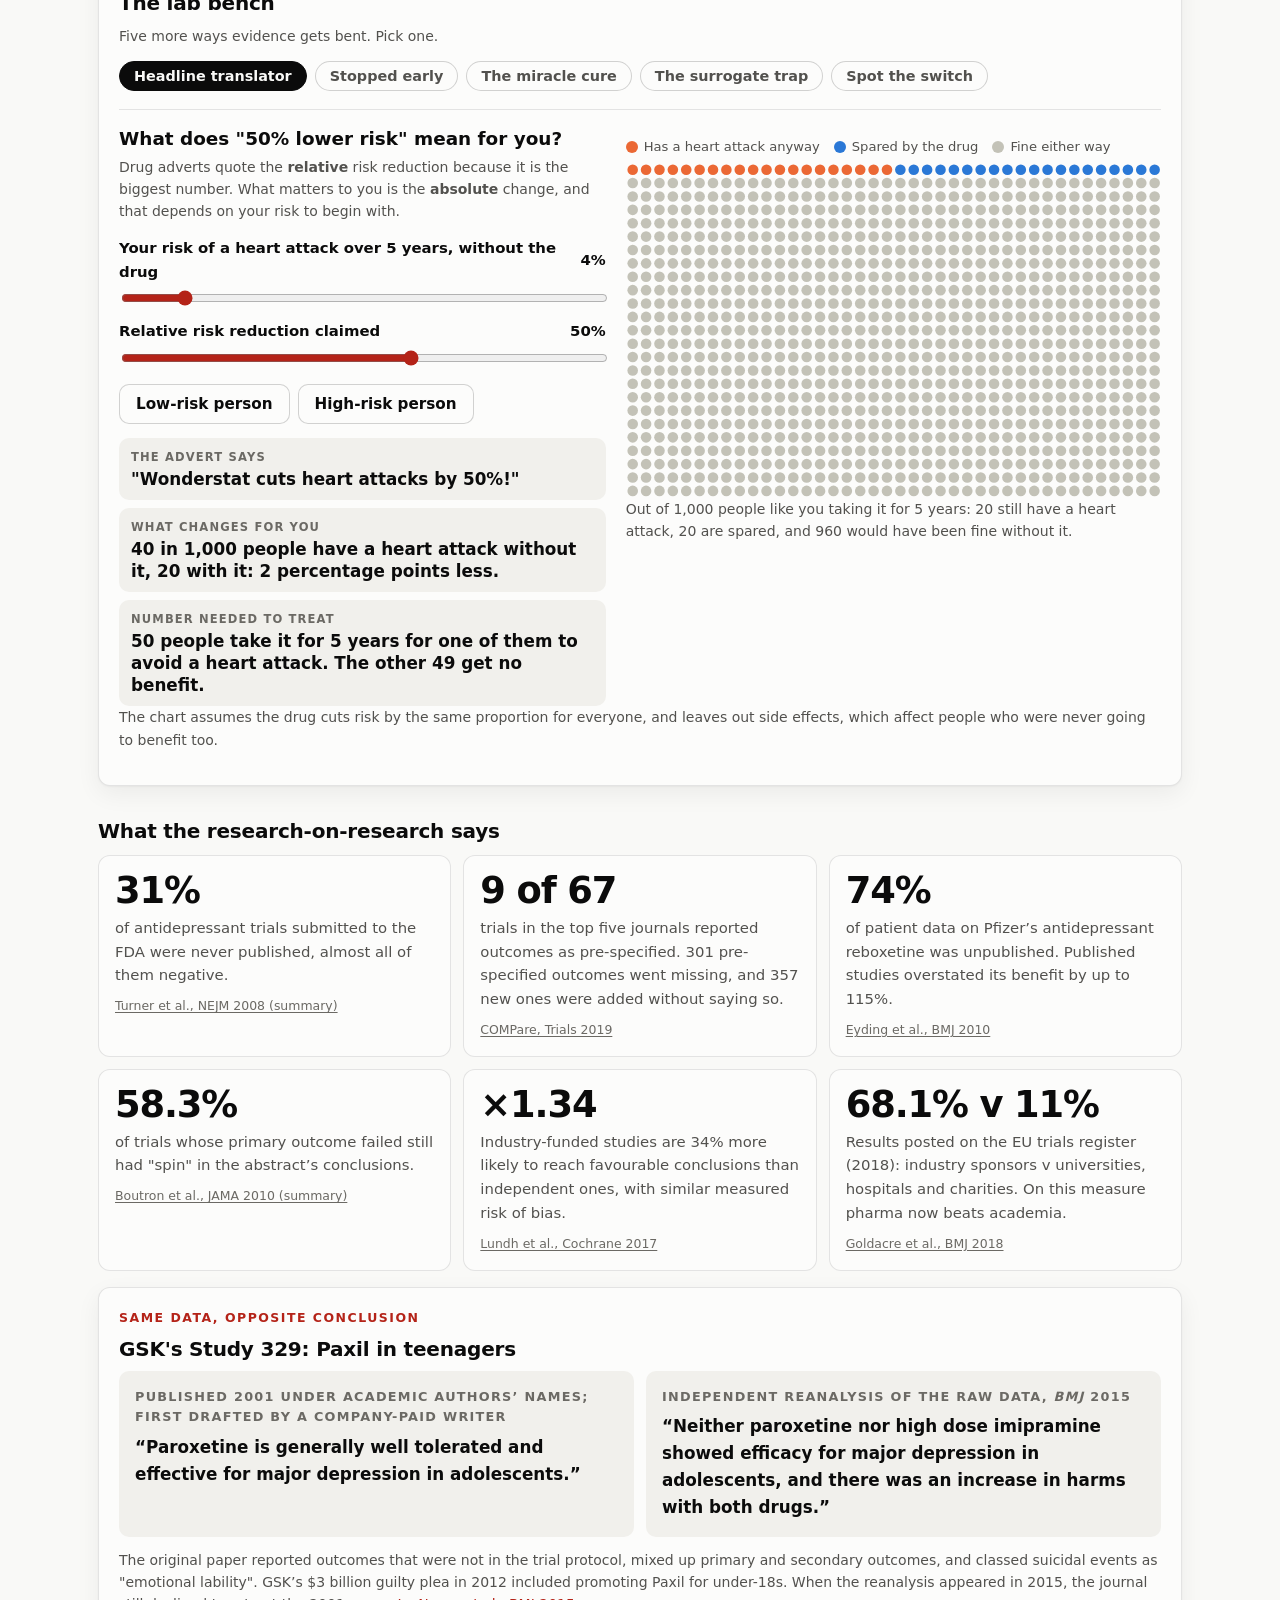
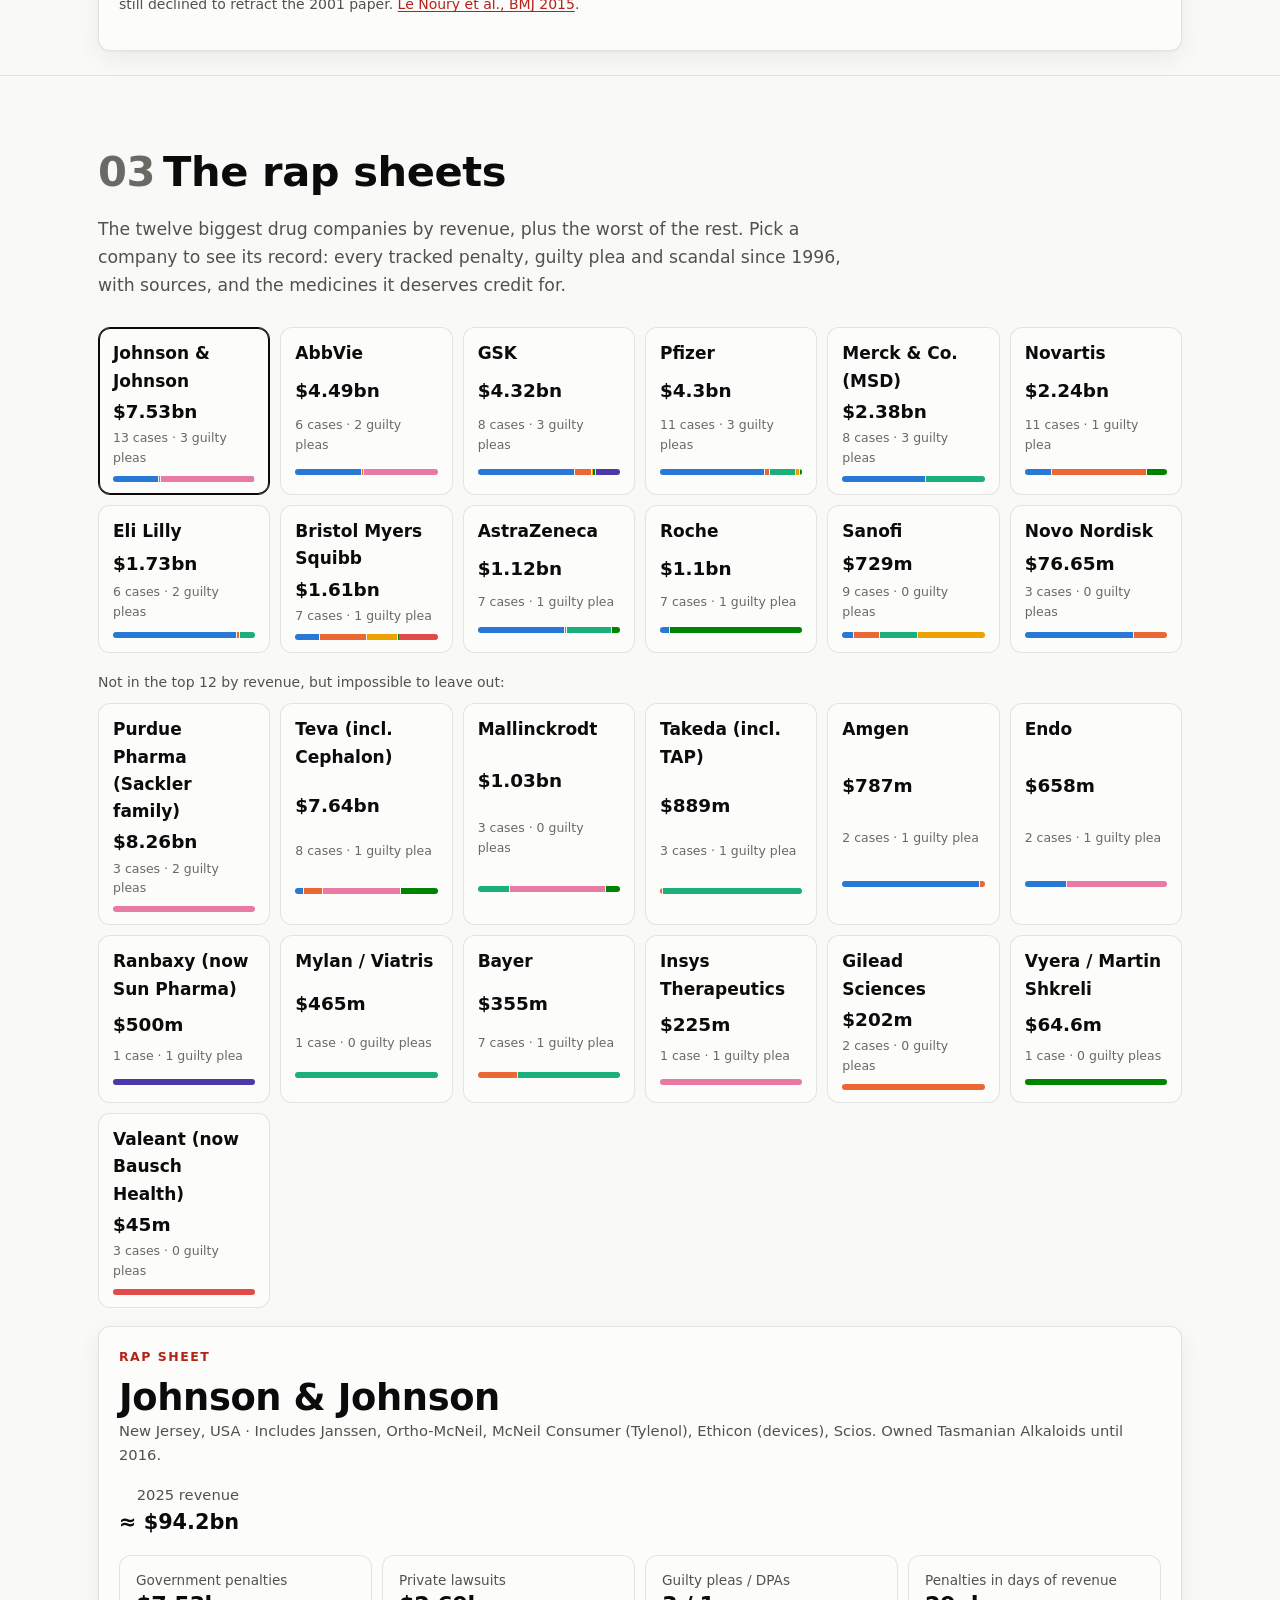
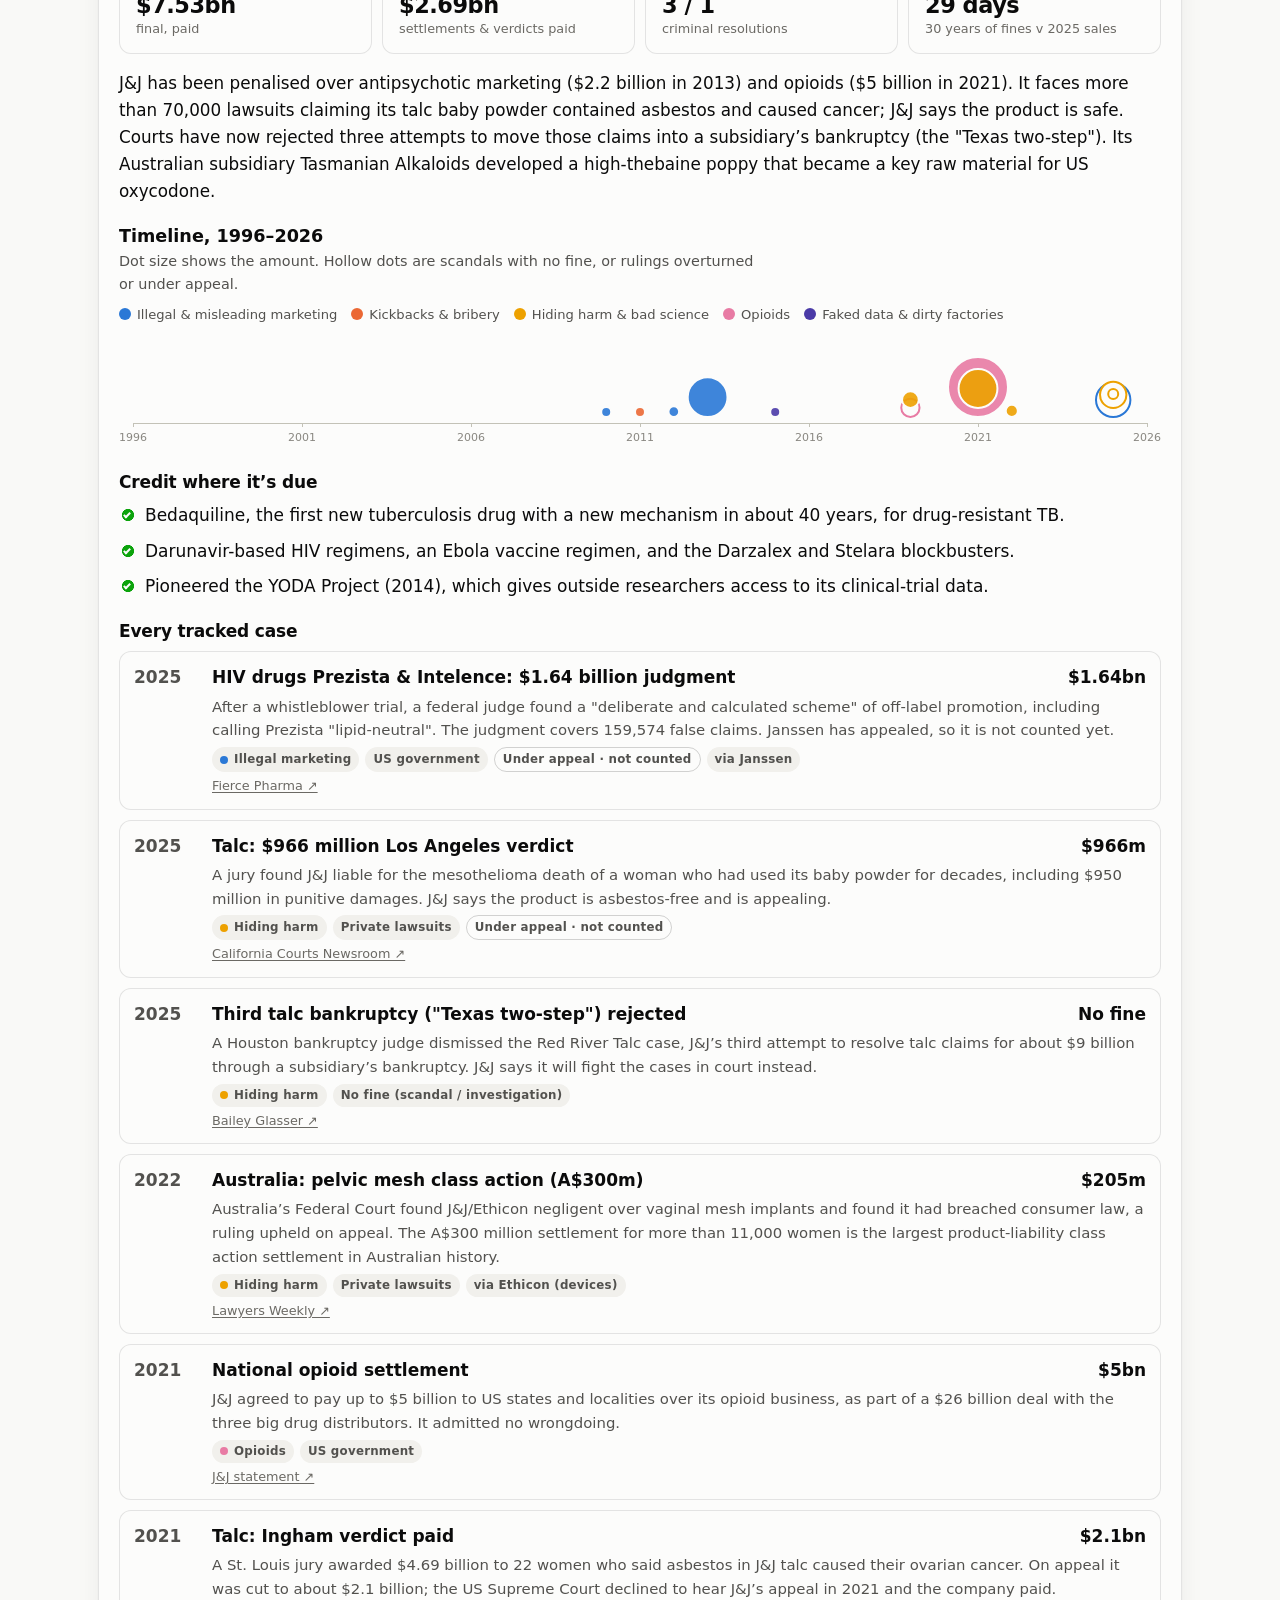
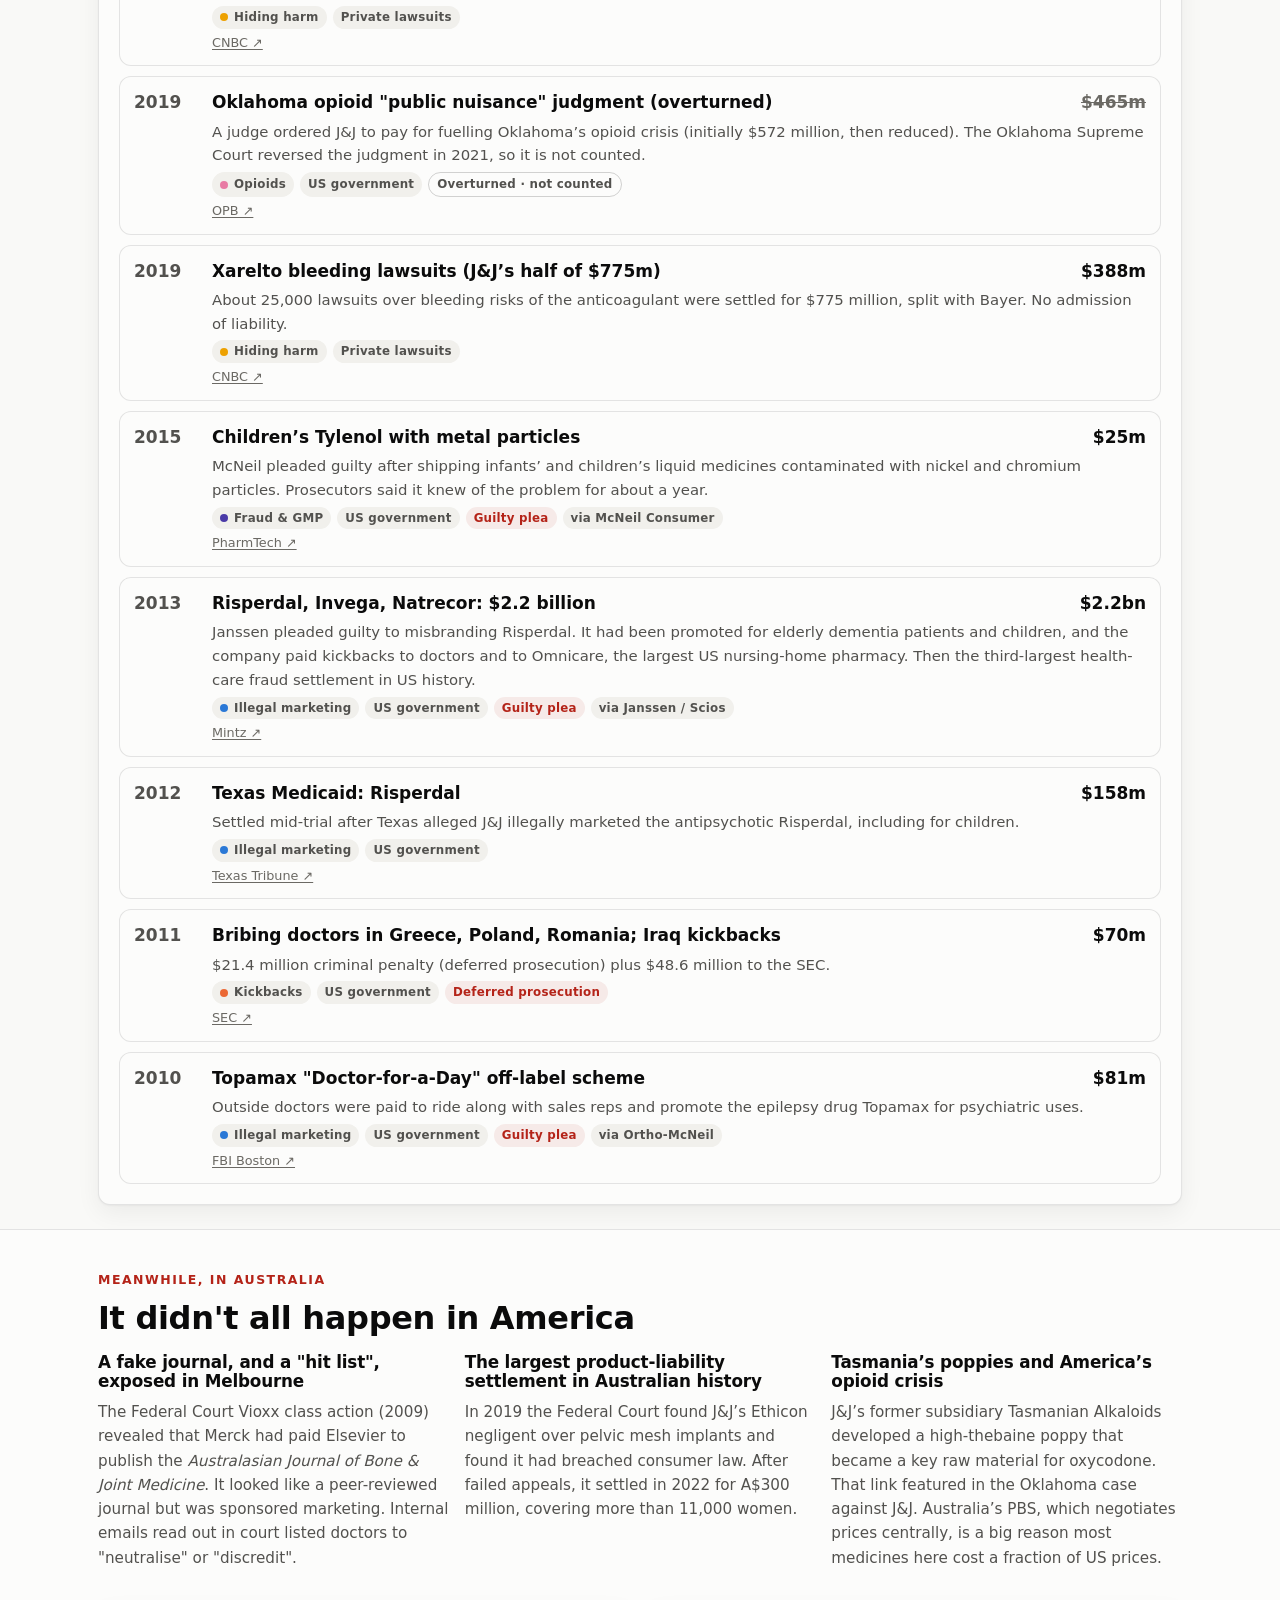
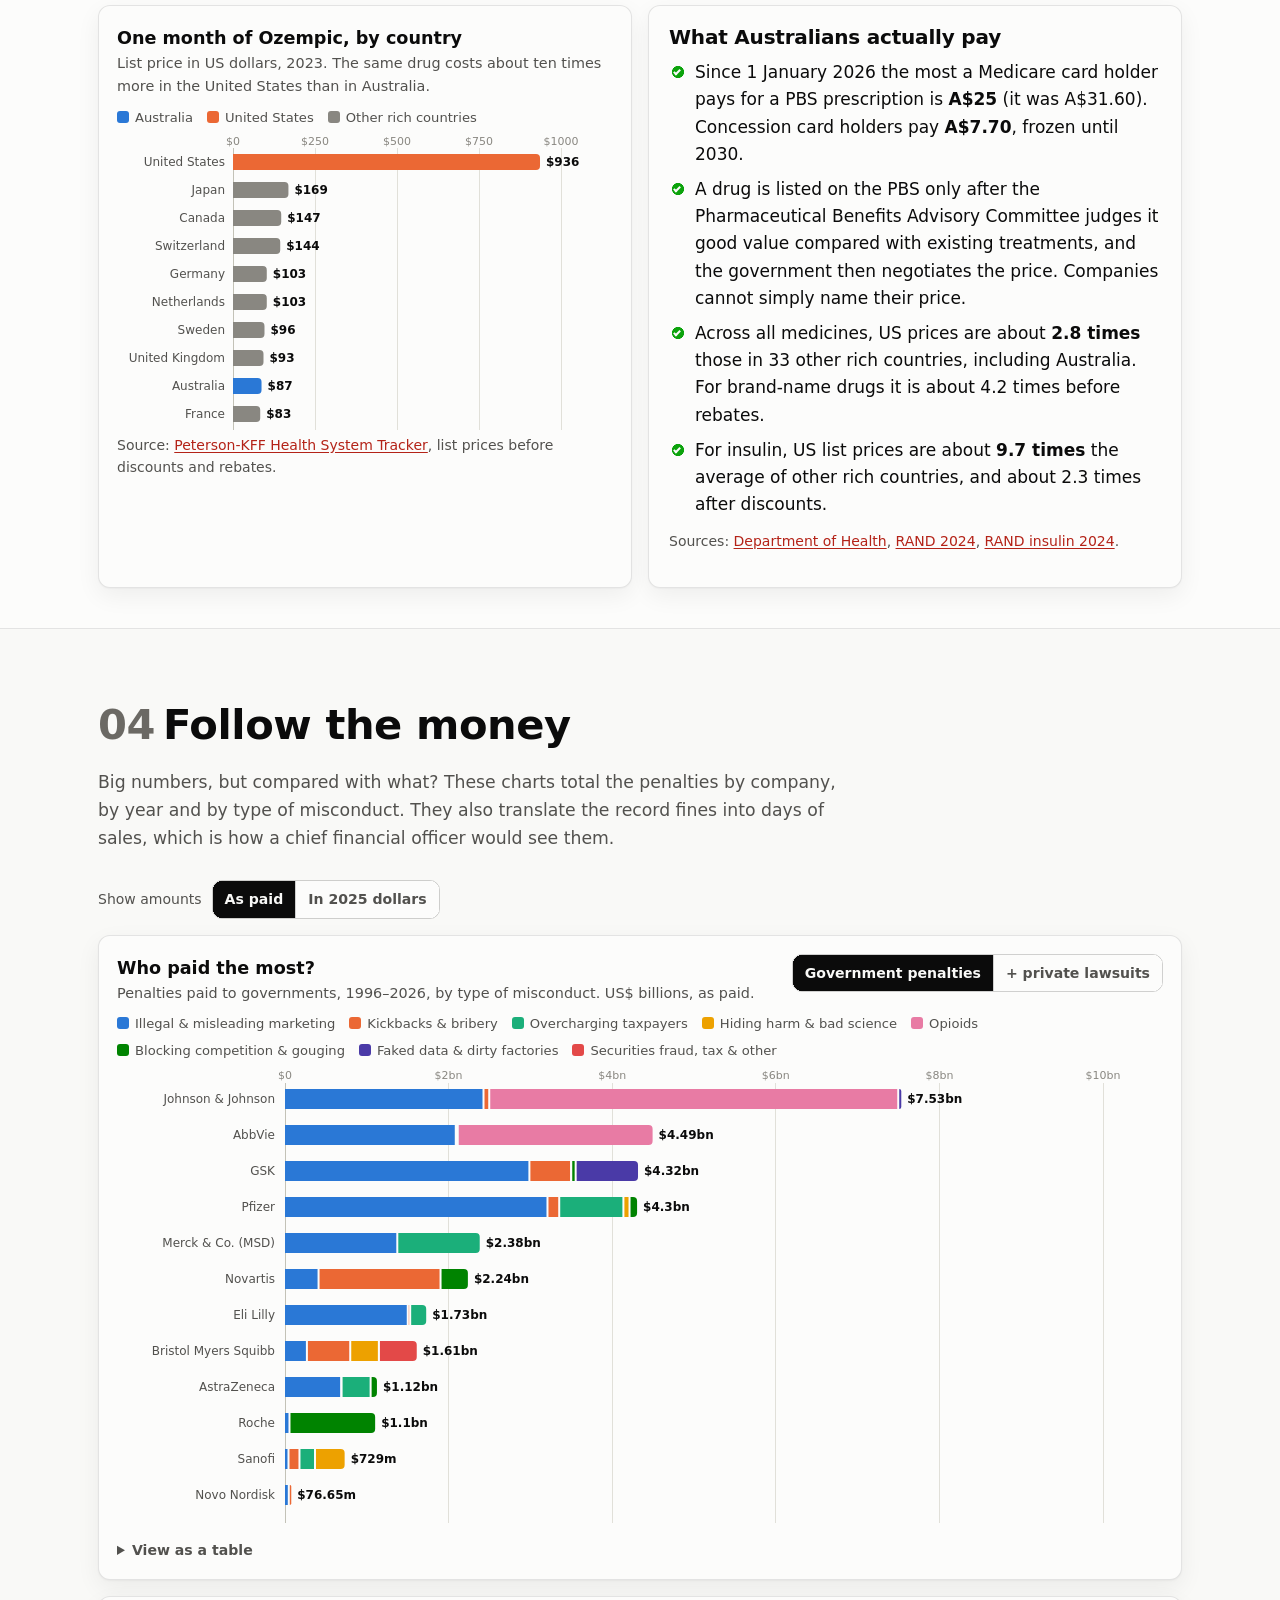
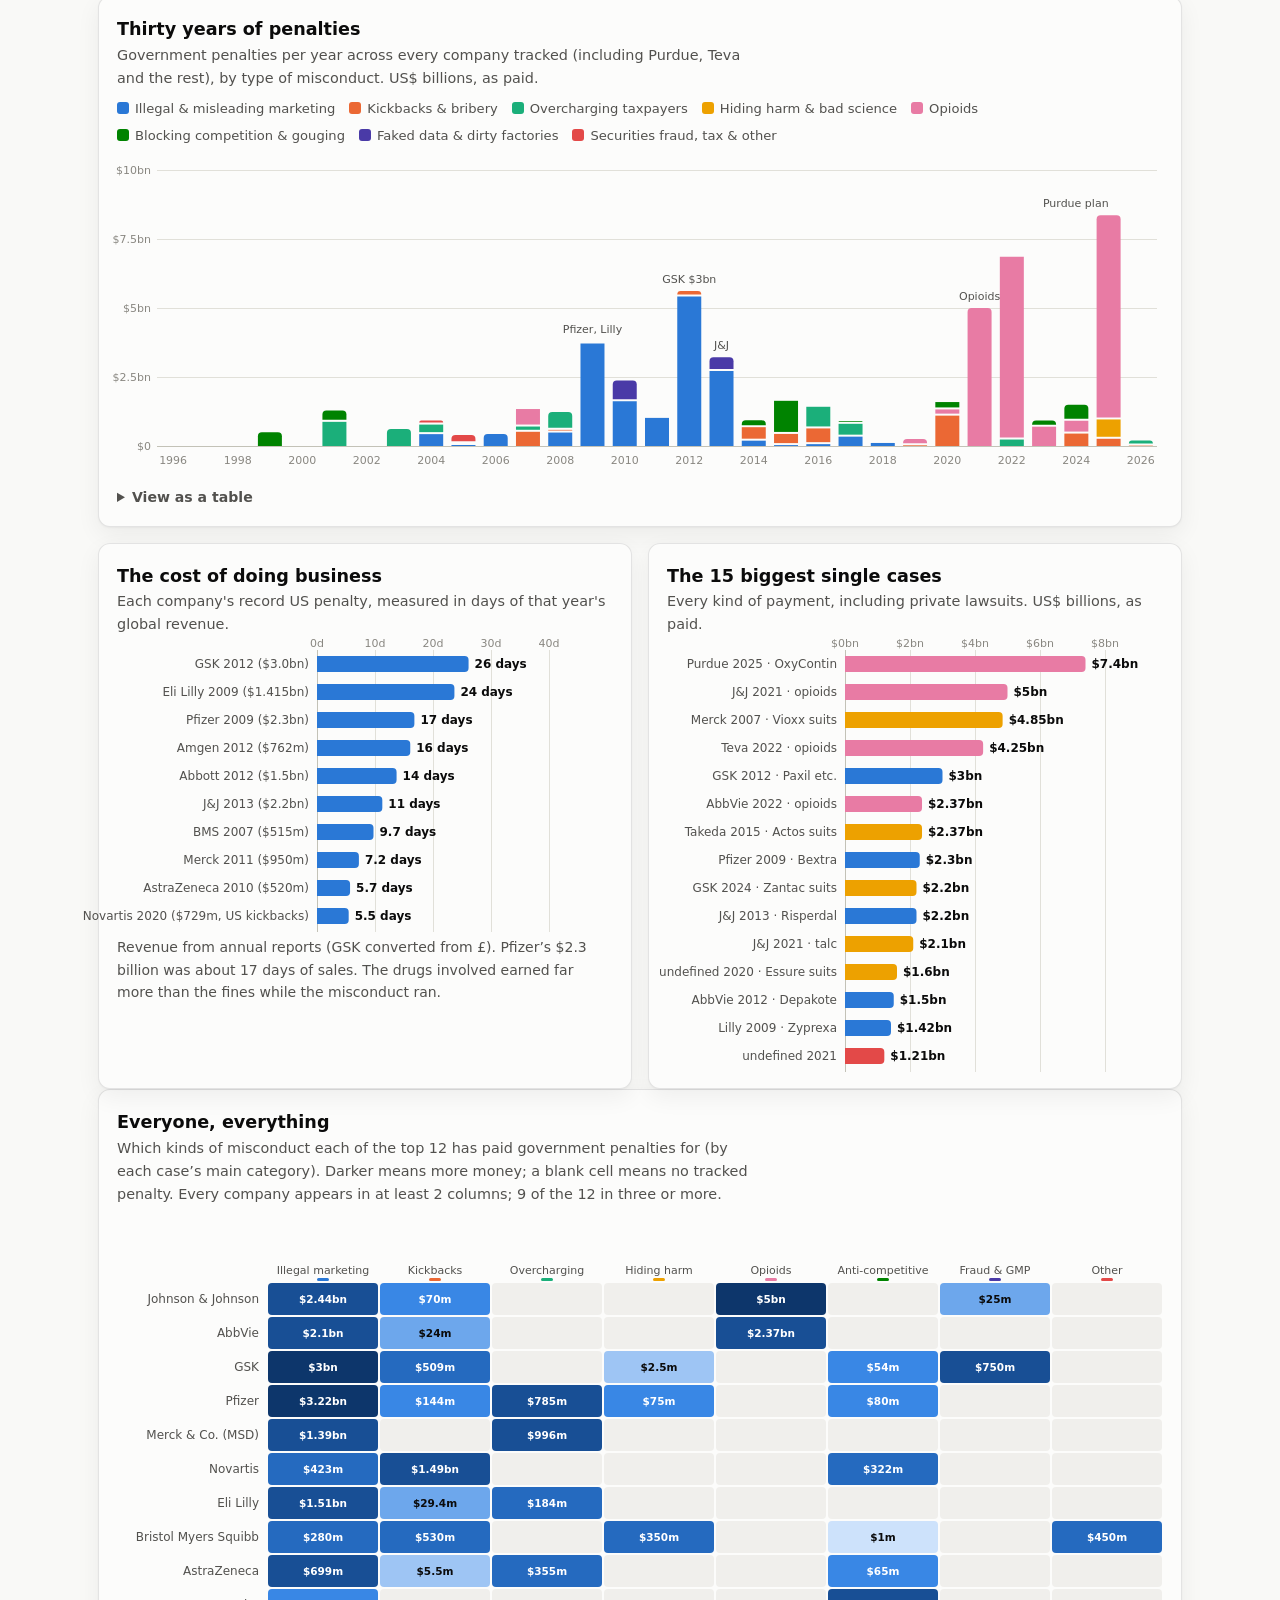
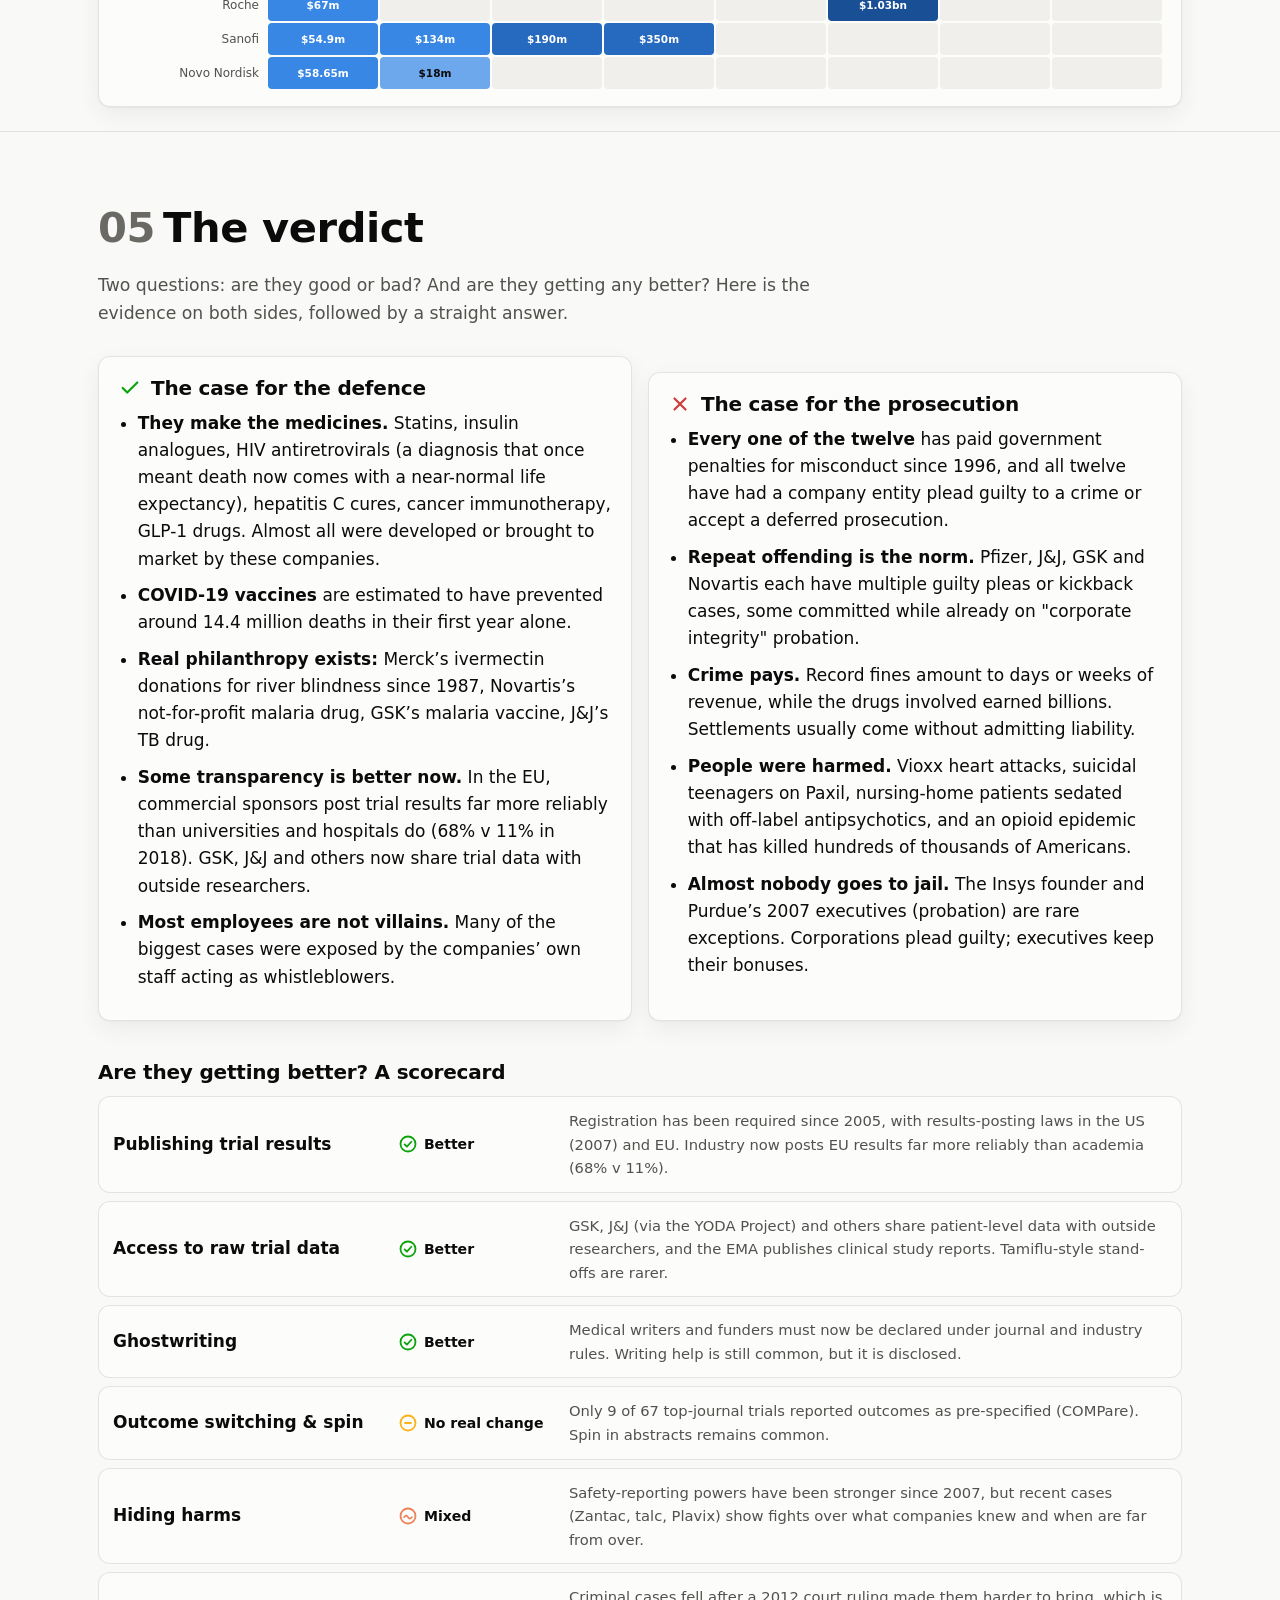
==== commit 9501f518: "Add the lab bench: five more interactive experiments A tabbed "lab bench" in the science lab: - Head" ====
--- a/index.html
+++ b/index.html
@@ -196,6 +196,152 @@
       </div>
 
       <!-- Evidence tiles -->
+      <!-- Lab bench: five more experiments -->
+      <div class="card reveal bench" id="bench" style="margin-top:16px">
+        <span class="kicker">More experiments</span>
+        <h3>The lab bench</h3>
+        <p class="muted small">Five more ways evidence gets bent. Pick one.</p>
+        <div class="chips bench-tabs" role="tablist" id="benchTabs" aria-label="Experiments">
+          <button class="chip" role="tab" id="tab-risk" aria-selected="true" aria-controls="panel-risk">Headline translator</button>
+          <button class="chip" role="tab" id="tab-stop" aria-selected="false" aria-controls="panel-stop" tabindex="-1">Stopped early</button>
+          <button class="chip" role="tab" id="tab-rtm" aria-selected="false" aria-controls="panel-rtm" tabindex="-1">The miracle cure</button>
+          <button class="chip" role="tab" id="tab-surr" aria-selected="false" aria-controls="panel-surr" tabindex="-1">The surrogate trap</button>
+          <button class="chip" role="tab" id="tab-switch" aria-selected="false" aria-controls="panel-switch" tabindex="-1">Spot the switch</button>
+        </div>
+
+        <!-- 1. Relative v absolute risk -->
+        <div role="tabpanel" id="panel-risk" aria-labelledby="tab-risk" class="bench-panel">
+          <div class="bench-grid">
+            <div>
+              <h4 class="bench-h">What does "50% lower risk" mean for you?</h4>
+              <p class="small muted">Drug adverts quote the <strong>relative</strong> risk reduction because it is the biggest number. What matters to you is the <strong>absolute</strong> change, and that depends on your risk to begin with.</p>
+              <div class="controls">
+                <div class="control">
+                  <label for="rBase">Your risk of a heart attack over 5 years, without the drug</label><output id="rBaseOut">4%</output>
+                  <input type="range" id="rBase" min="0.5" max="30" step="0.5" value="4">
+                </div>
+                <div class="control">
+                  <label for="rRrr">Relative risk reduction claimed</label><output id="rRrrOut">50%</output>
+                  <input type="range" id="rRrr" min="5" max="80" step="5" value="50">
+                </div>
+              </div>
+              <div class="btn-row">
+                <button class="btn" data-preset="2,30">Low-risk person</button>
+                <button class="btn" data-preset="20,30">High-risk person</button>
+              </div>
+              <div class="says" aria-live="polite">
+                <div class="say"><span class="who">The advert says</span><strong id="rRel"></strong></div>
+                <div class="say"><span class="who">What changes for you</span><strong id="rAbs"></strong></div>
+                <div class="say"><span class="who">Number needed to treat</span><strong id="rNnt"></strong></div>
+              </div>
+            </div>
+            <div>
+              <div class="legend" id="rLegend"></div>
+              <div class="chart" id="rArray"></div>
+              <p class="small muted" id="rCaption"></p>
+            </div>
+          </div>
+          <p class="small muted">The chart assumes the drug cuts risk by the same proportion for everyone, and leaves out side effects, which affect people who were never going to benefit too.</p>
+        </div>
+
+        <!-- 2. Stopped early for benefit -->
+        <div role="tabpanel" id="panel-stop" aria-labelledby="tab-stop" class="bench-panel" hidden>
+          <div class="bench-grid">
+            <div>
+              <h4 class="bench-h">Stopped early for "benefit"</h4>
+              <p class="small muted">This drug really works, but only modestly. Each trial plans 1,000 patients per arm and peeks at the results after 250, 500 and 750. If the drug looks dramatically better at a peek, the trial stops and announces a win. Trials that stop early tend to stop on a lucky streak, so they overstate the effect.</p>
+              <div class="controls">
+                <div class="control">
+                  <label for="sTrue">True effect: fewer heart attacks than placebo</label><output id="sTrueOut">20%</output>
+                  <input type="range" id="sTrue" min="0" max="40" step="5" value="20">
+                </div>
+                <div class="chips" role="group" aria-label="Stopping rule" id="sRule" style="margin:0">
+                  <button class="chip" aria-pressed="true" data-alpha="0.001">Strict rule (p &lt; 0.001)</button>
+                  <button class="chip" aria-pressed="false" data-alpha="0.01">Lenient rule (p &lt; 0.01)</button>
+                </div>
+              </div>
+              <div class="btn-row"><button class="btn primary" id="sRun">Run 400 trials</button></div>
+              <p class="small" id="sSummary" aria-live="polite" style="margin-top:12px"></p>
+            </div>
+            <div>
+              <div class="legend" id="sLegend"></div>
+              <div class="chart" id="sChart"></div>
+            </div>
+          </div>
+          <p class="small muted">A 2010 review of 91 trials stopped early for benefit found their effects were systematically larger than in comparable trials that ran to the end. <a href="https://www.jameslindlibrary.org/bassler-d-briel-m-montori-vm-lane-m-glasziou-p-zhou-q-heels-ansdell-d-walter-sd-guyatt-gh-stopit-2-study-group-2010/" target="_blank" rel="noopener">Bassler et al., JAMA 2010</a>. In this simulation 10% of placebo patients have a heart attack during the trial.</p>
+        </div>
+
+        <!-- 3. Regression to the mean -->
+        <div role="tabpanel" id="panel-rtm" aria-labelledby="tab-rtm" class="bench-panel" hidden>
+          <div class="bench-grid">
+            <div>
+              <h4 class="bench-h">The miracle cure</h4>
+              <p class="small muted">Blood pressure bounces around from day to day. A clinic recruits people on a day their reading is high, gives them Wonderzol (which does nothing), and measures again four weeks later. Watch what happens.</p>
+              <div class="controls">
+                <div class="control">
+                  <label for="mCut">Only enrol people whose reading is at least</label><output id="mCutOut">160 mmHg</output>
+                  <input type="range" id="mCut" min="140" max="175" step="5" value="160">
+                </div>
+                <label class="check"><input type="checkbox" id="mPlacebo"> <span><strong>Add a placebo group.</strong> Randomly split the recruits, and give half a dummy pill.</span></label>
+              </div>
+              <div class="btn-row"><button class="btn" id="mRun">Run the study again</button></div>
+              <p class="small" id="mSummary" aria-live="polite" style="margin-top:12px"></p>
+            </div>
+            <div>
+              <div class="legend" id="mLegend"></div>
+              <div class="chart" id="mChart"></div>
+            </div>
+          </div>
+          <p class="small muted">This is regression to the mean. People picked because of an extreme reading will, on average, read closer to their normal next time, with or without treatment. It is why testimonials and before-and-after studies mislead, and why trials need a control group. Simulated people: usual systolic pressure averages 140 mmHg, with readings varying about ±10 mmHg from day to day.</p>
+        </div>
+
+        <!-- 4. Surrogate endpoints -->
+        <div role="tabpanel" id="panel-surr" aria-labelledby="tab-surr" class="bench-panel" hidden>
+          <h4 class="bench-h">The surrogate trap</h4>
+          <p class="small muted">A surrogate is a blood test or measurement that is supposed to stand in for what patients care about: living longer, avoiding a heart attack or stroke. Improving the number is quicker and cheaper to prove. Sometimes the number improves while patients do worse. Pick a real case.</p>
+          <div class="chips" role="group" aria-label="Choose a case" id="surrPick"></div>
+          <div class="surr" id="surrCase" aria-live="polite"></div>
+        </div>
+
+        <!-- 5. Spot the switch -->
+        <div role="tabpanel" id="panel-switch" aria-labelledby="tab-switch" class="bench-panel" hidden>
+          <h4 class="bench-h">Spot the switch</h4>
+          <p class="small muted">A made-up trial, but every trick is real. On the left is what the researchers promised before they started. On the right is the abstract they published. Click the five things in the published version that do not match the plan.</p>
+          <div class="versus switch-game">
+            <div class="quote">
+              <div class="who">Registered protocol, 2019</div>
+              <ul class="small protocol">
+                <li><strong>Design:</strong> randomised 1:1, double-blind, placebo-controlled.</li>
+                <li><strong>Treatment:</strong> Wonderzol 20 mg daily for 8 weeks.</li>
+                <li><strong>Participants:</strong> 400 adults with major depression, all analysed in the group they were randomised to ("intention to treat").</li>
+                <li><strong>Primary outcome:</strong> change in depression score (HAM-D) at week 8.</li>
+                <li><strong>Key safety outcome:</strong> suicidal thoughts and behaviour, measured with the C-SSRS scale.</li>
+                <li><strong>Subgroups:</strong> none planned.</li>
+              </ul>
+            </div>
+            <div class="quote">
+              <div class="who">Published abstract, 2023</div>
+              <p class="paper" id="switchPaper">
+                In this <span class="clue" role="button" tabindex="0" data-decoy="design">randomised, double-blind, placebo-controlled trial</span> of
+                <span class="clue" role="button" tabindex="0" data-decoy="dose">Wonderzol 20 mg daily</span>,
+                <span class="clue" role="button" tabindex="0" data-key="population">the 312 patients who completed the study were analysed</span>.
+                The primary outcome was <span class="clue" role="button" tabindex="0" data-key="outcome">response, defined as a 50% improvement</span>
+                <span class="clue" role="button" tabindex="0" data-key="timepoint">at week 6</span>.
+                Wonderzol improved response compared with placebo (p = 0.03).
+                <span class="clue" role="button" tabindex="0" data-key="subgroup">The benefit was greatest in patients under 40</span> (p = 0.004).
+                <span class="clue" role="button" tabindex="0" data-key="harms">Wonderzol was generally well tolerated.</span>
+                Conclusion: Wonderzol is an effective treatment for depression.
+              </p>
+            </div>
+          </div>
+          <div class="btn-row" style="margin-top:12px">
+            <span class="small" id="switchScore" aria-live="polite">Found 0 of 5</span>
+            <button class="btn" id="switchReveal">Show me</button>
+          </div>
+          <ol class="small switch-notes" id="switchNotes"></ol>
+        </div>
+      </div>
+
       <h3 style="margin:34px 0 12px" class="reveal">What the research-on-research says</h3>
       <div class="stat-row" id="evidenceTiles"></div>
 
@@ -458,6 +604,7 @@
 <script src="assets/js/playbook.js"></script>
 <script src="assets/js/charts.js"></script>
 <script src="assets/js/lab.js"></script>
+<script src="assets/js/bench.js"></script>
 <script src="assets/js/app.js"></script>
 </body>
 </html>
--- a/assets/css/style.css
+++ b/assets/css/style.css
@@ -403,6 +403,35 @@
 .oz-grid h3 { font-size: 1.05rem; }
 .oz-grid p { color: var(--ink-2); font-size: .95rem; }
 
+/* ---------- lab bench ---------- */
+.bench .chip[aria-selected="true"] { background: var(--ink); color: var(--page); border-color: var(--ink); }
+.bench-panel { border-top: 1px solid var(--border); padding-top: 18px; }
+.bench-h { font-size: 1.15rem; font-weight: 800; margin: 0 0 6px; text-transform: none; letter-spacing: 0; color: var(--ink); }
+.bench-grid { display: grid; grid-template-columns: minmax(0, 1fr) minmax(0, 1.1fr); gap: 20px; align-items: start; }
+@media (max-width: 860px) { .bench-grid { grid-template-columns: minmax(0, 1fr); } }
+.says { display: grid; gap: 8px; margin-top: 14px; }
+.say { display: grid; gap: 2px; background: var(--surface-2); border-radius: 10px; padding: 10px 12px; }
+.say .who { font-size: .72rem; text-transform: uppercase; letter-spacing: .1em; font-weight: 800; color: var(--muted); }
+.say strong { font-size: 1.05rem; line-height: 1.3; }
+.surr { margin-top: 14px; display: grid; grid-template-columns: minmax(0, 1fr) minmax(0, 1fr); gap: 14px; }
+@media (max-width: 720px) { .surr { grid-template-columns: minmax(0, 1fr); } }
+.surr .side { background: var(--surface-2); border-radius: 12px; padding: 16px; display: grid; gap: 8px; align-content: start; }
+.surr .side .who { font-size: .75rem; text-transform: uppercase; letter-spacing: .1em; font-weight: 800; color: var(--muted); }
+.surr .side .big { font-size: 2rem; font-weight: 800; letter-spacing: -0.02em; line-height: 1.1; }
+.surr .verdict { display: inline-flex; align-items: center; gap: 8px; font-weight: 800; }
+.surr .verdict svg { width: 20px; height: 20px; flex: none; }
+.surr .verdict.good svg { color: var(--good); }
+.surr .verdict.bad svg { color: var(--critical); }
+.switch-game .protocol { margin: 0; padding-left: 1.1em; display: grid; gap: 6px; }
+.switch-game .paper { margin: 0; line-height: 1.9; }
+.clue { cursor: pointer; padding: 1px 2px; border-bottom: 1.5px dashed var(--axis-ink); border-radius: 3px; -webkit-box-decoration-break: clone; box-decoration-break: clone; }
+.clue:hover { background: var(--accent-wash); }
+.clue.found { background: color-mix(in srgb, var(--good) 18%, transparent); border-bottom: 2px solid var(--good); }
+.clue.matches { border-bottom-style: dotted; color: var(--muted); cursor: default; }
+.clue.revealed { background: color-mix(in srgb, var(--warning) 22%, transparent); border-bottom: 2px solid var(--warning); }
+.switch-notes { margin: 12px 0 0; padding-left: 1.2em; display: grid; gap: 6px; }
+.switch-notes li::marker { font-weight: 800; }
+
 /* ---------- verdict ---------- */
 .ledger { display: grid; grid-template-columns: 1fr 1fr; gap: 16px; }
 @media (max-width: 760px) { .ledger { grid-template-columns: 1fr; } }
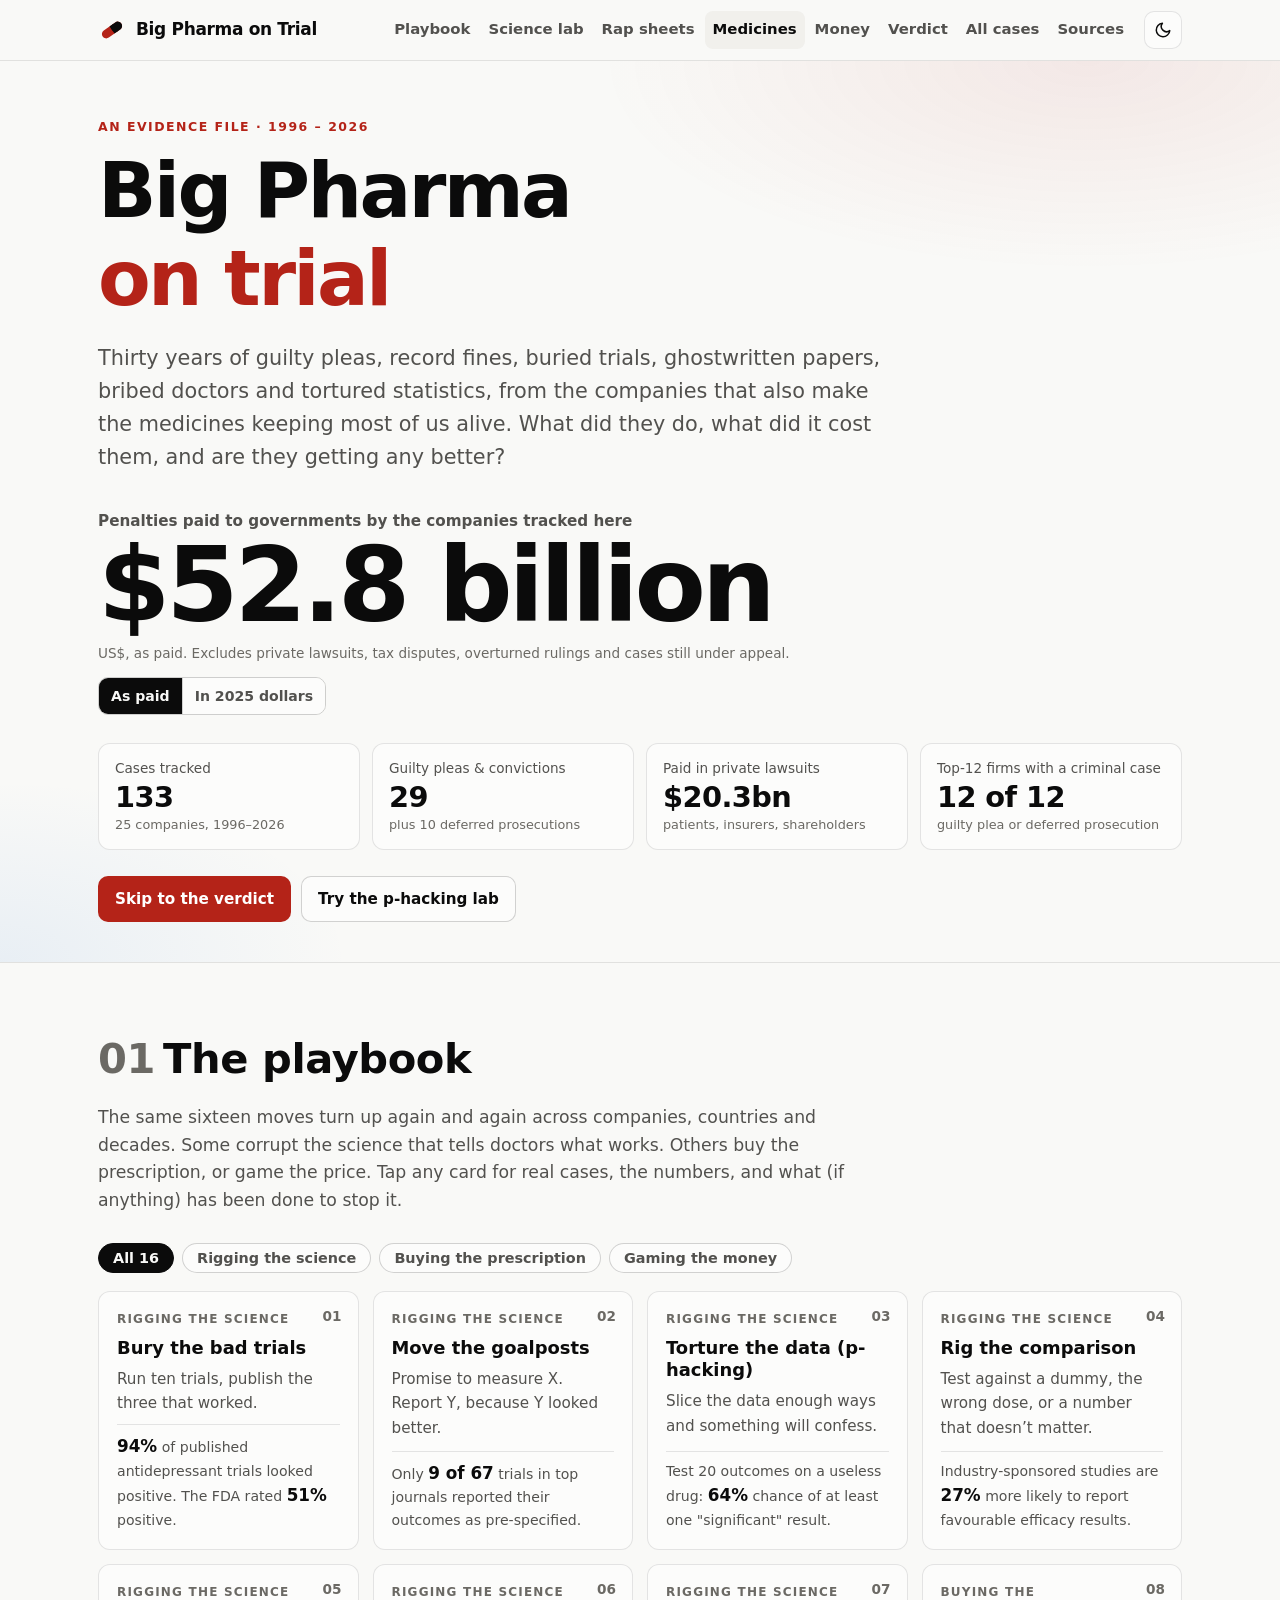
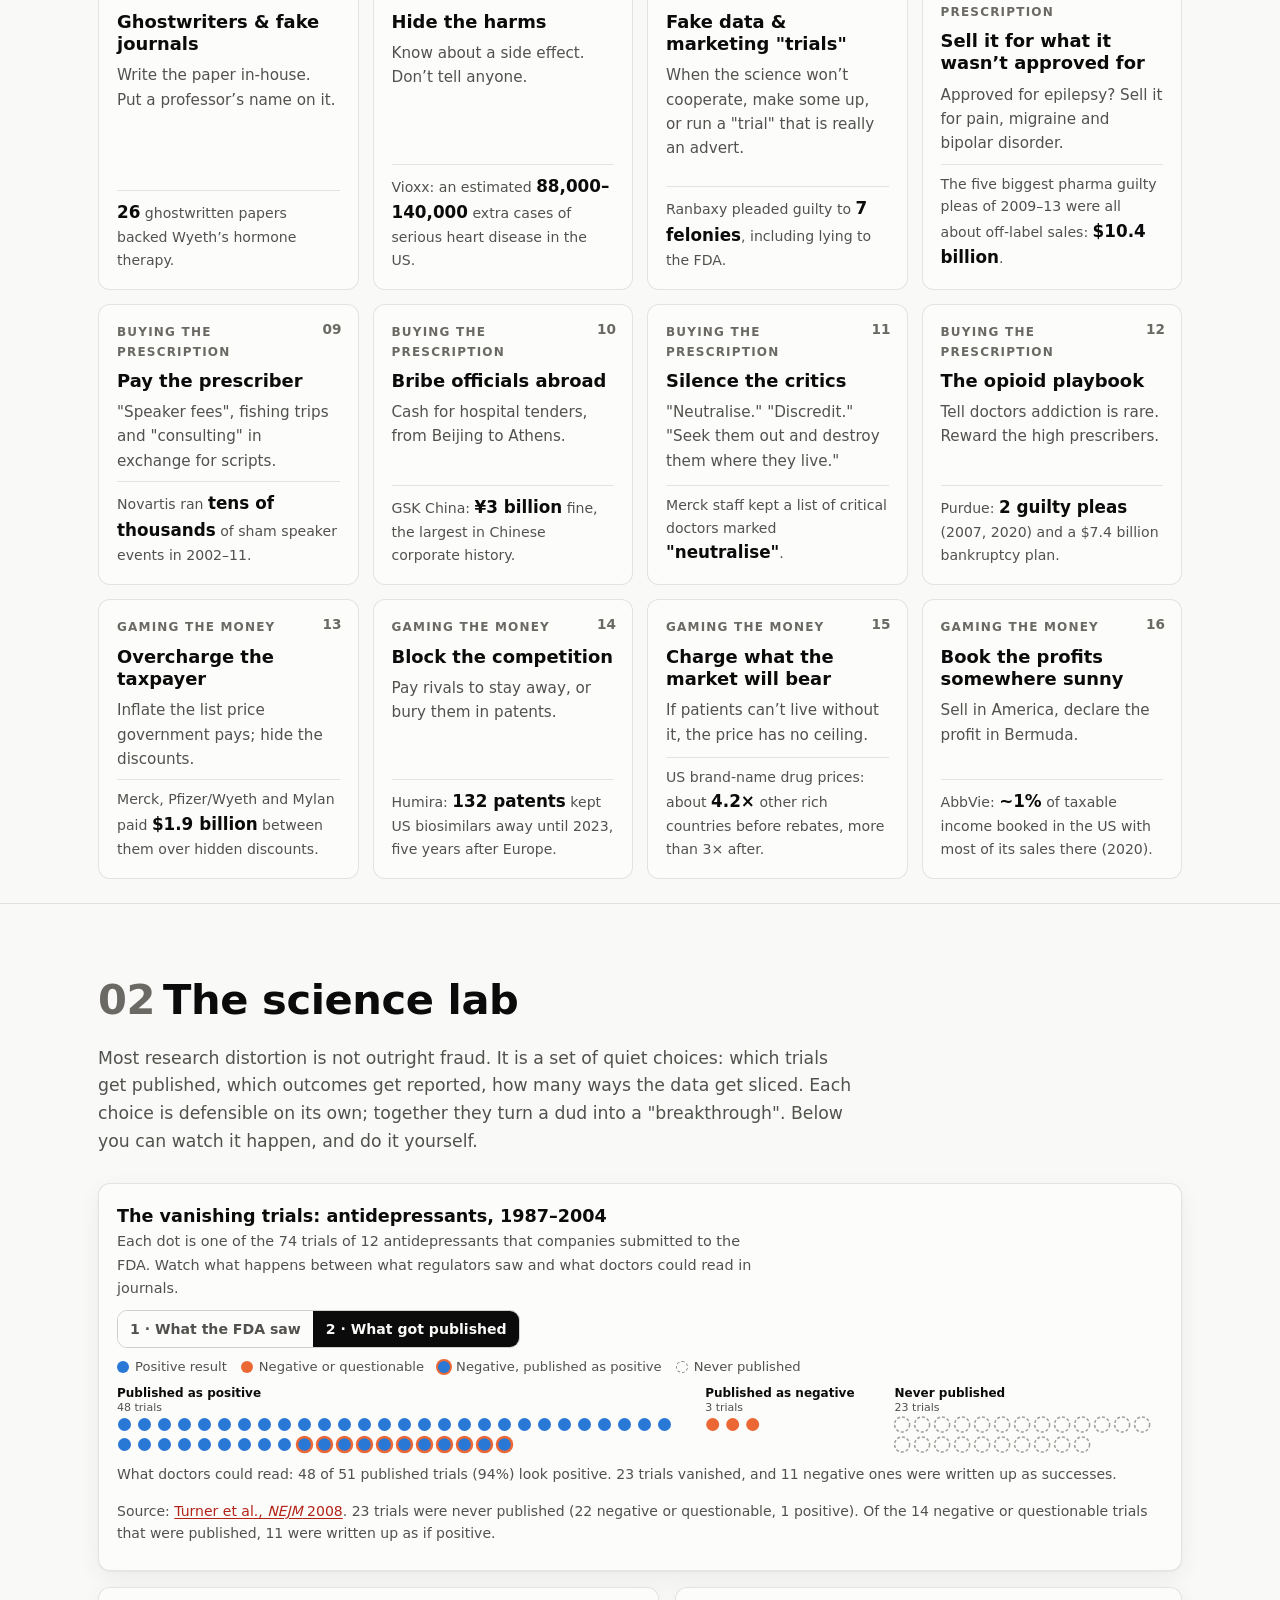
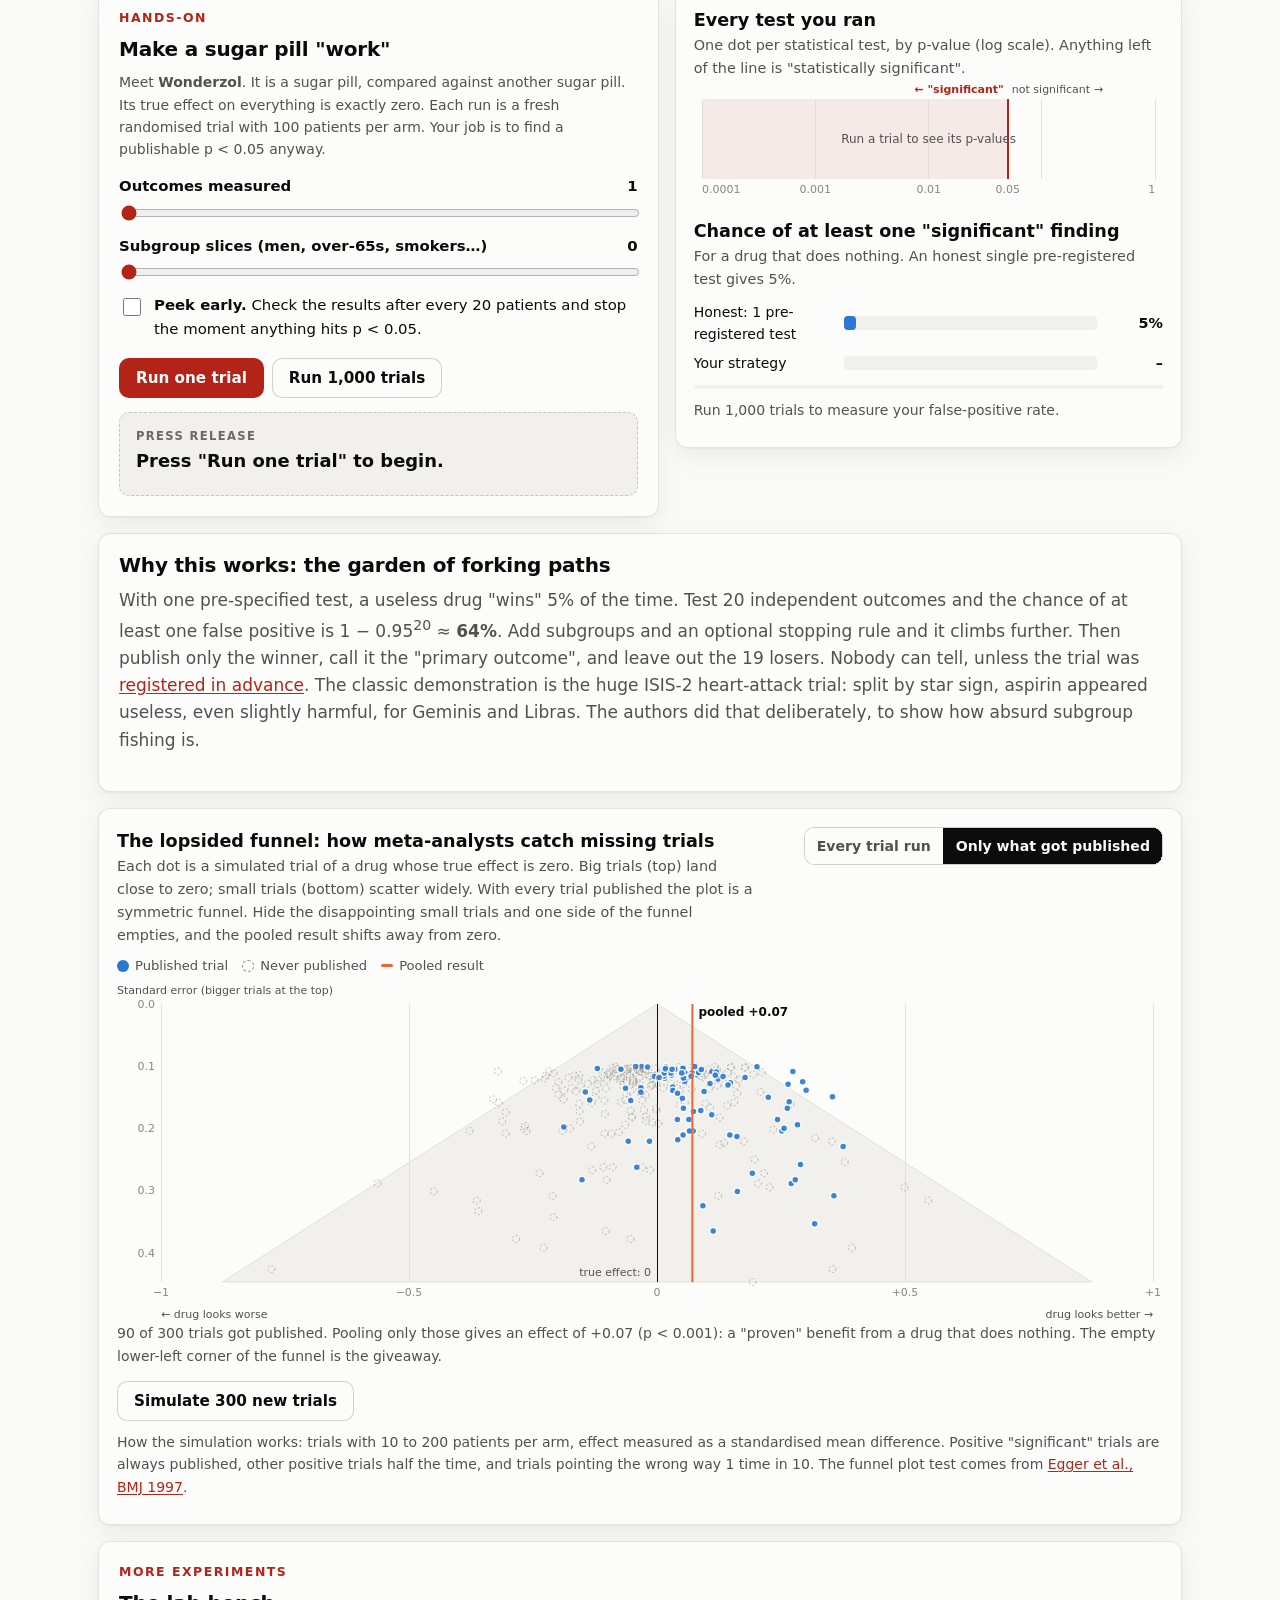
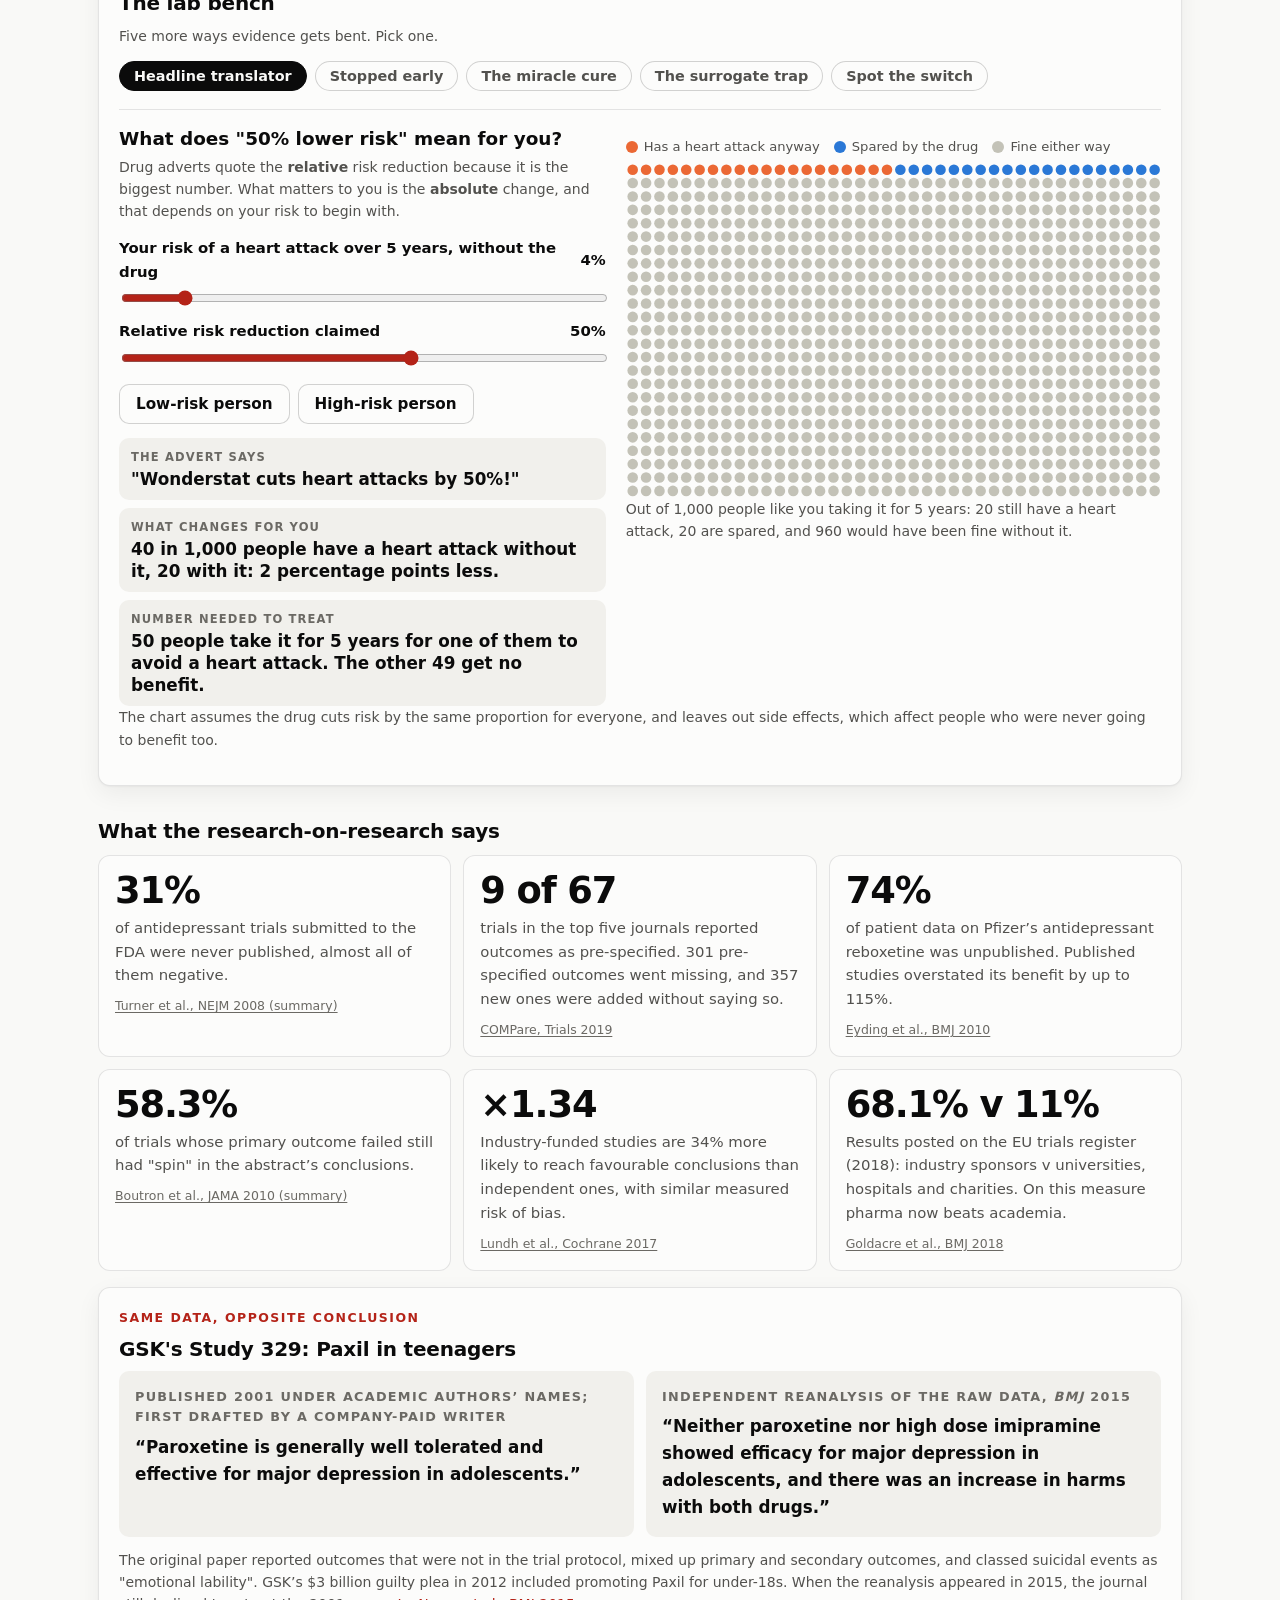
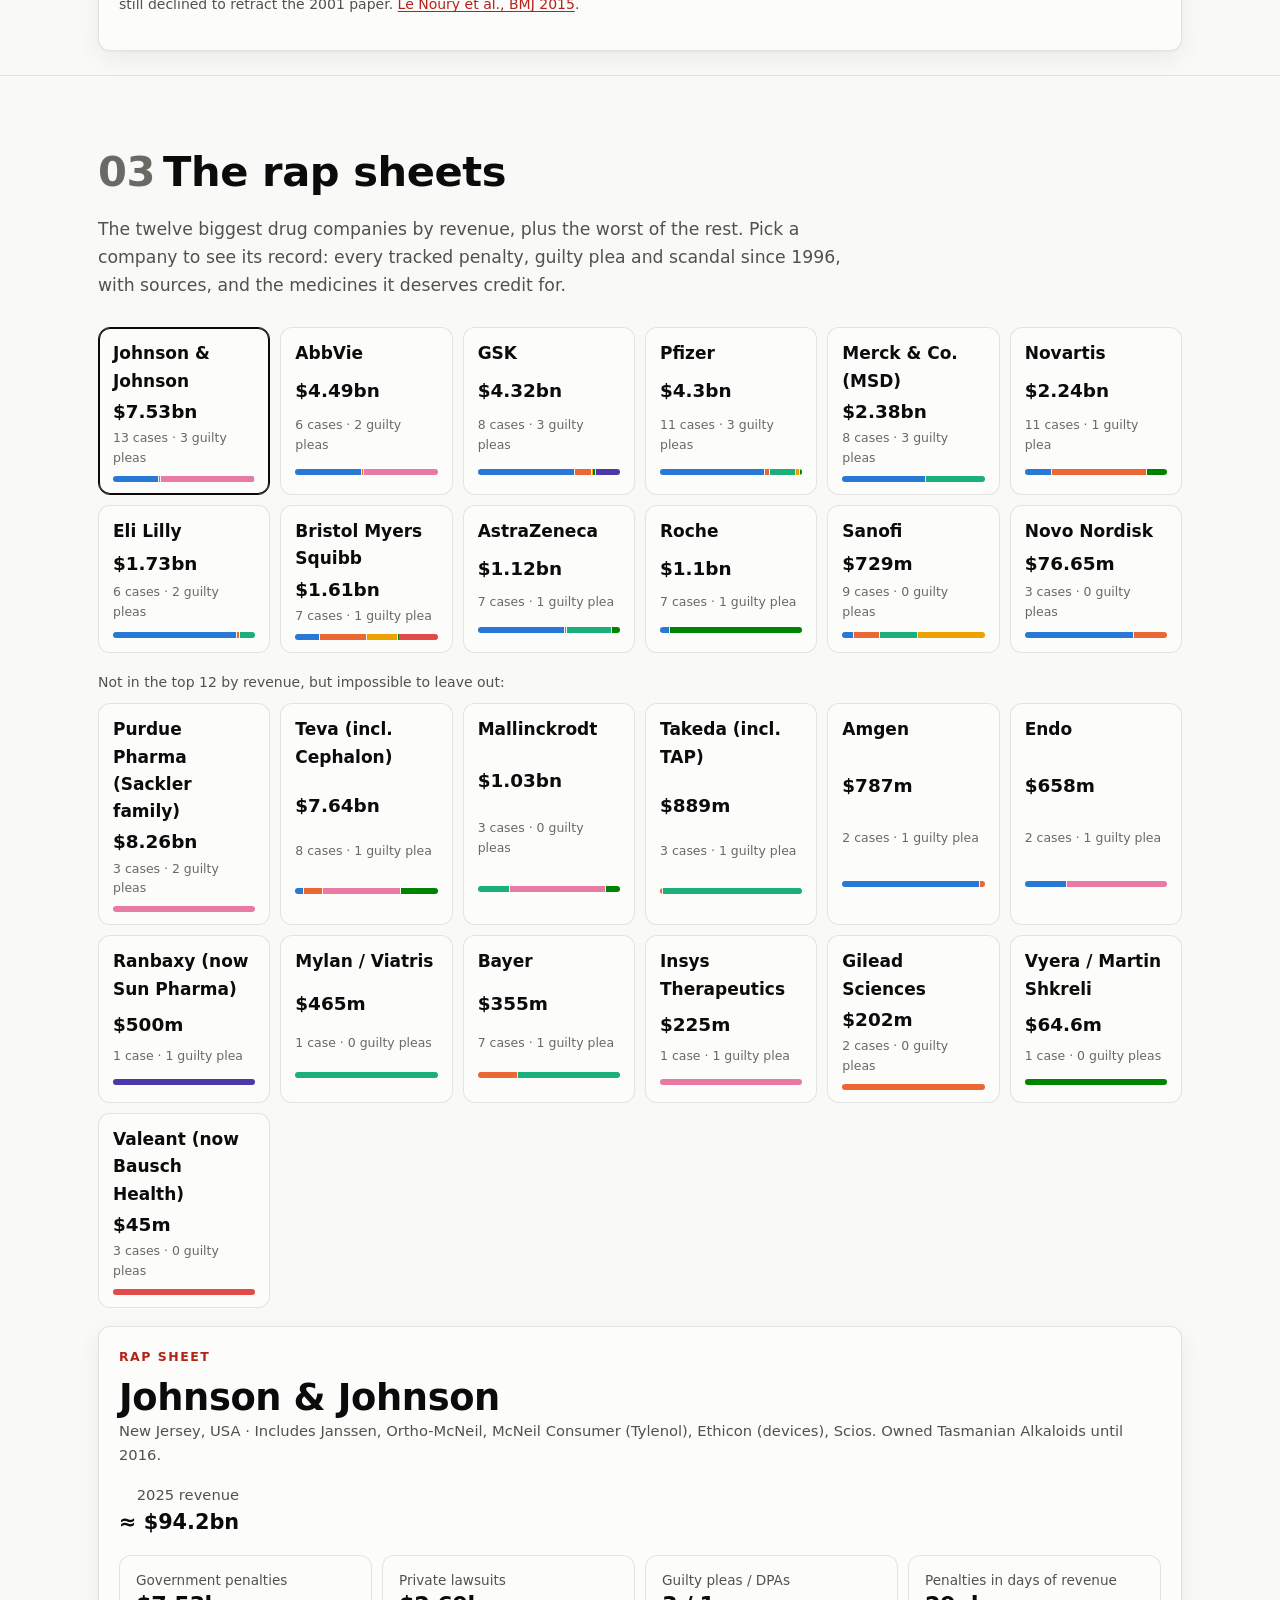
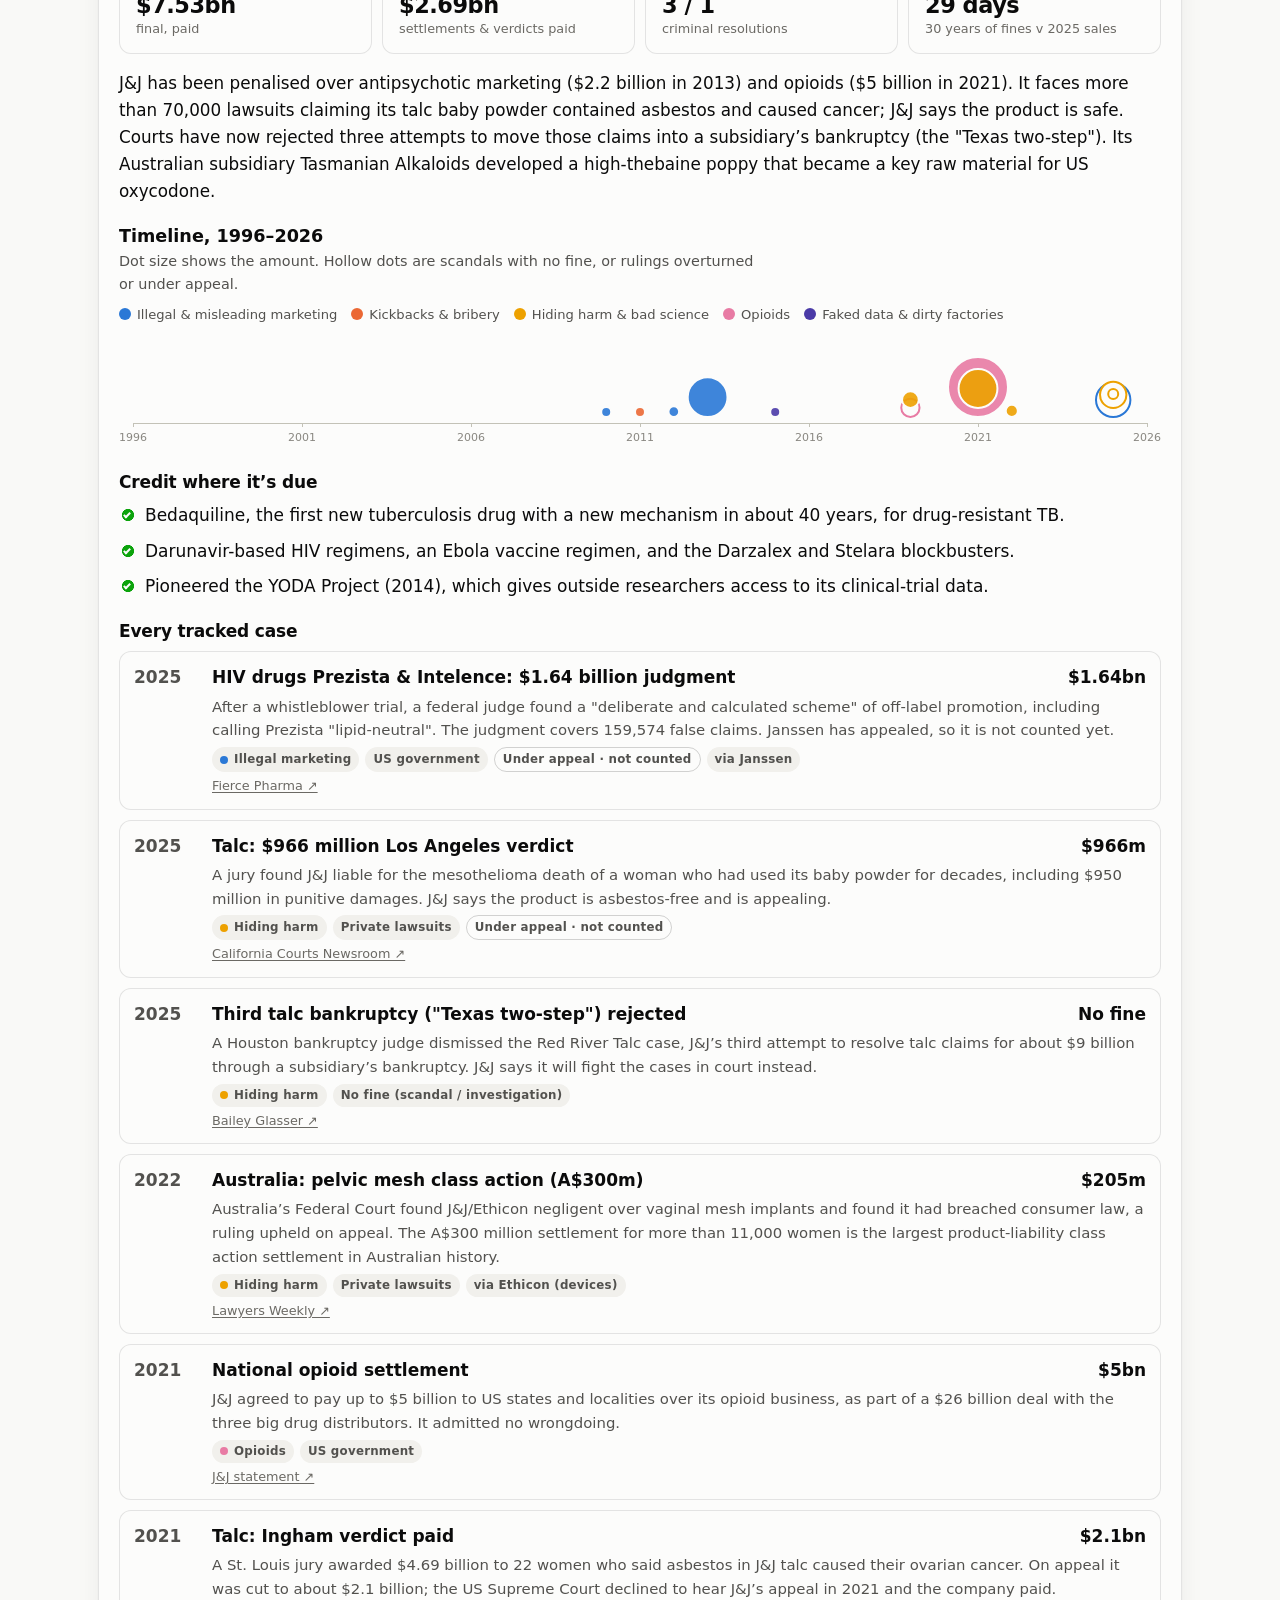
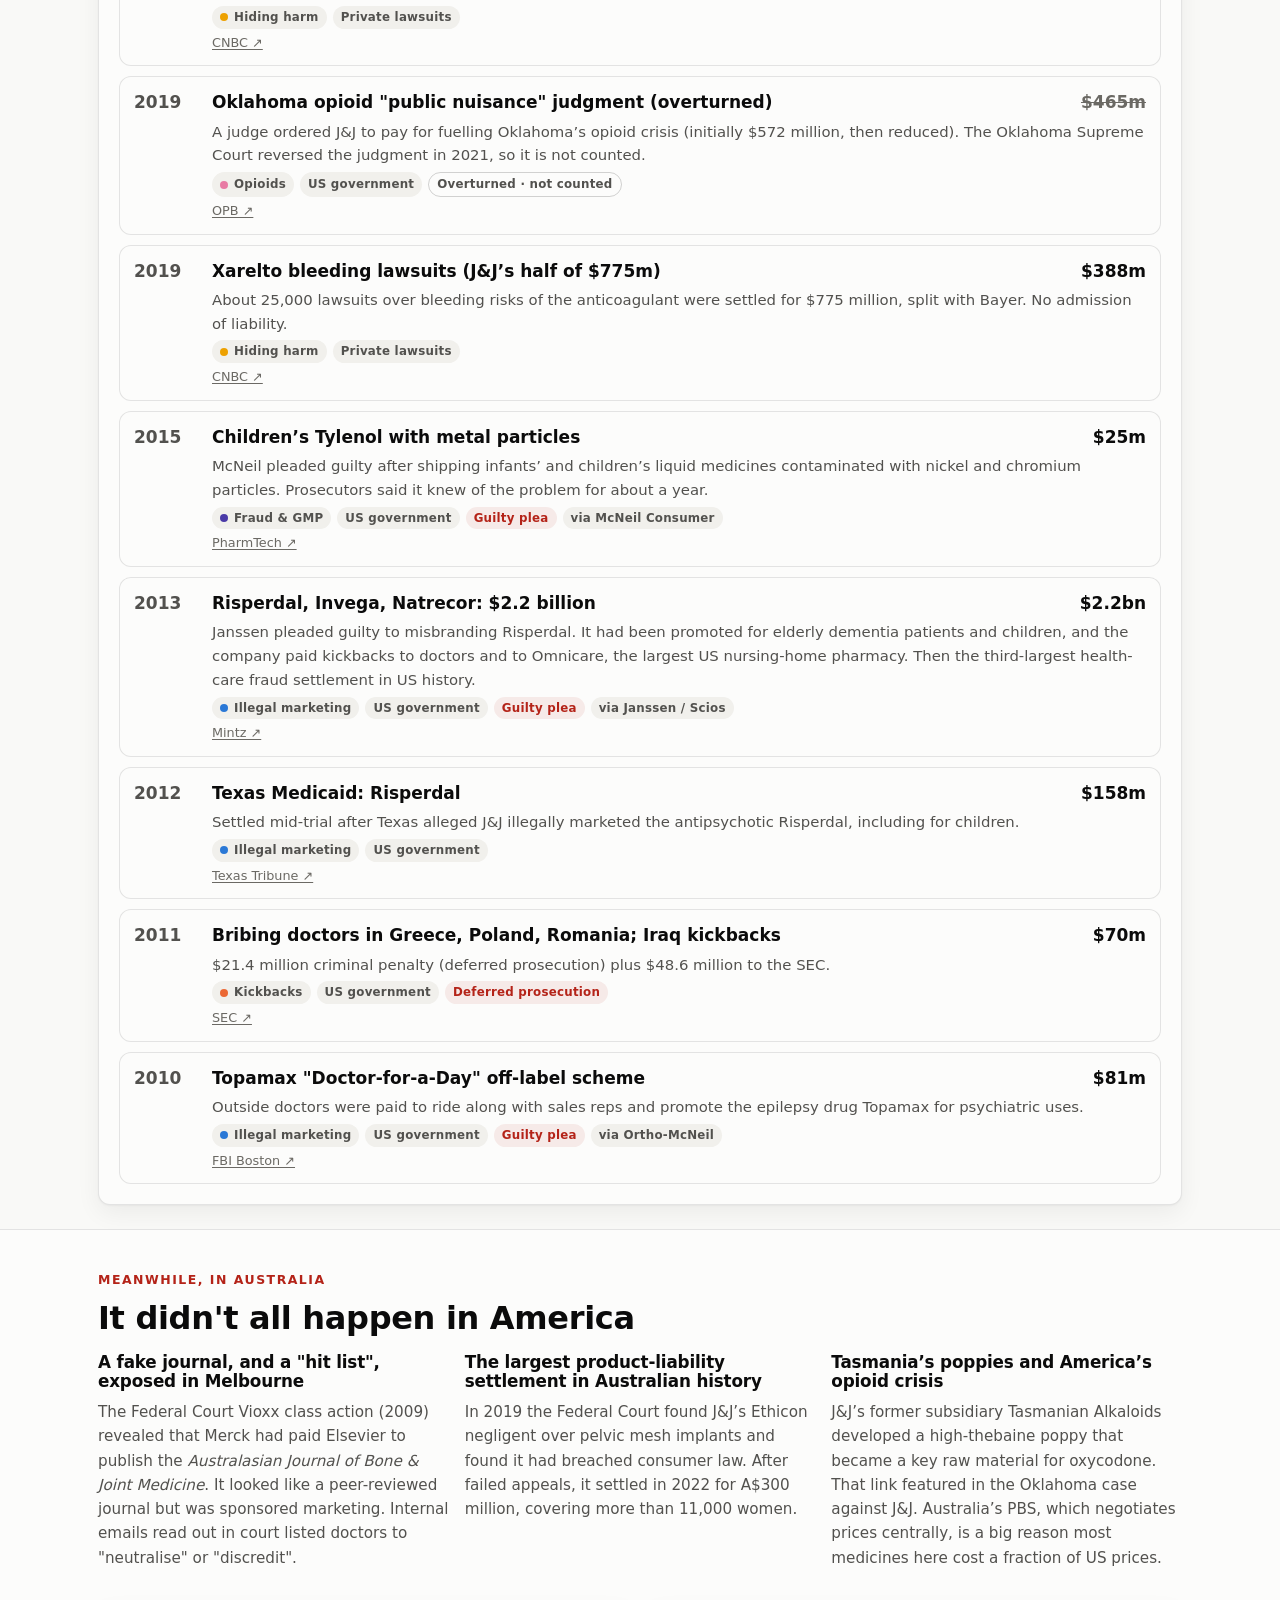
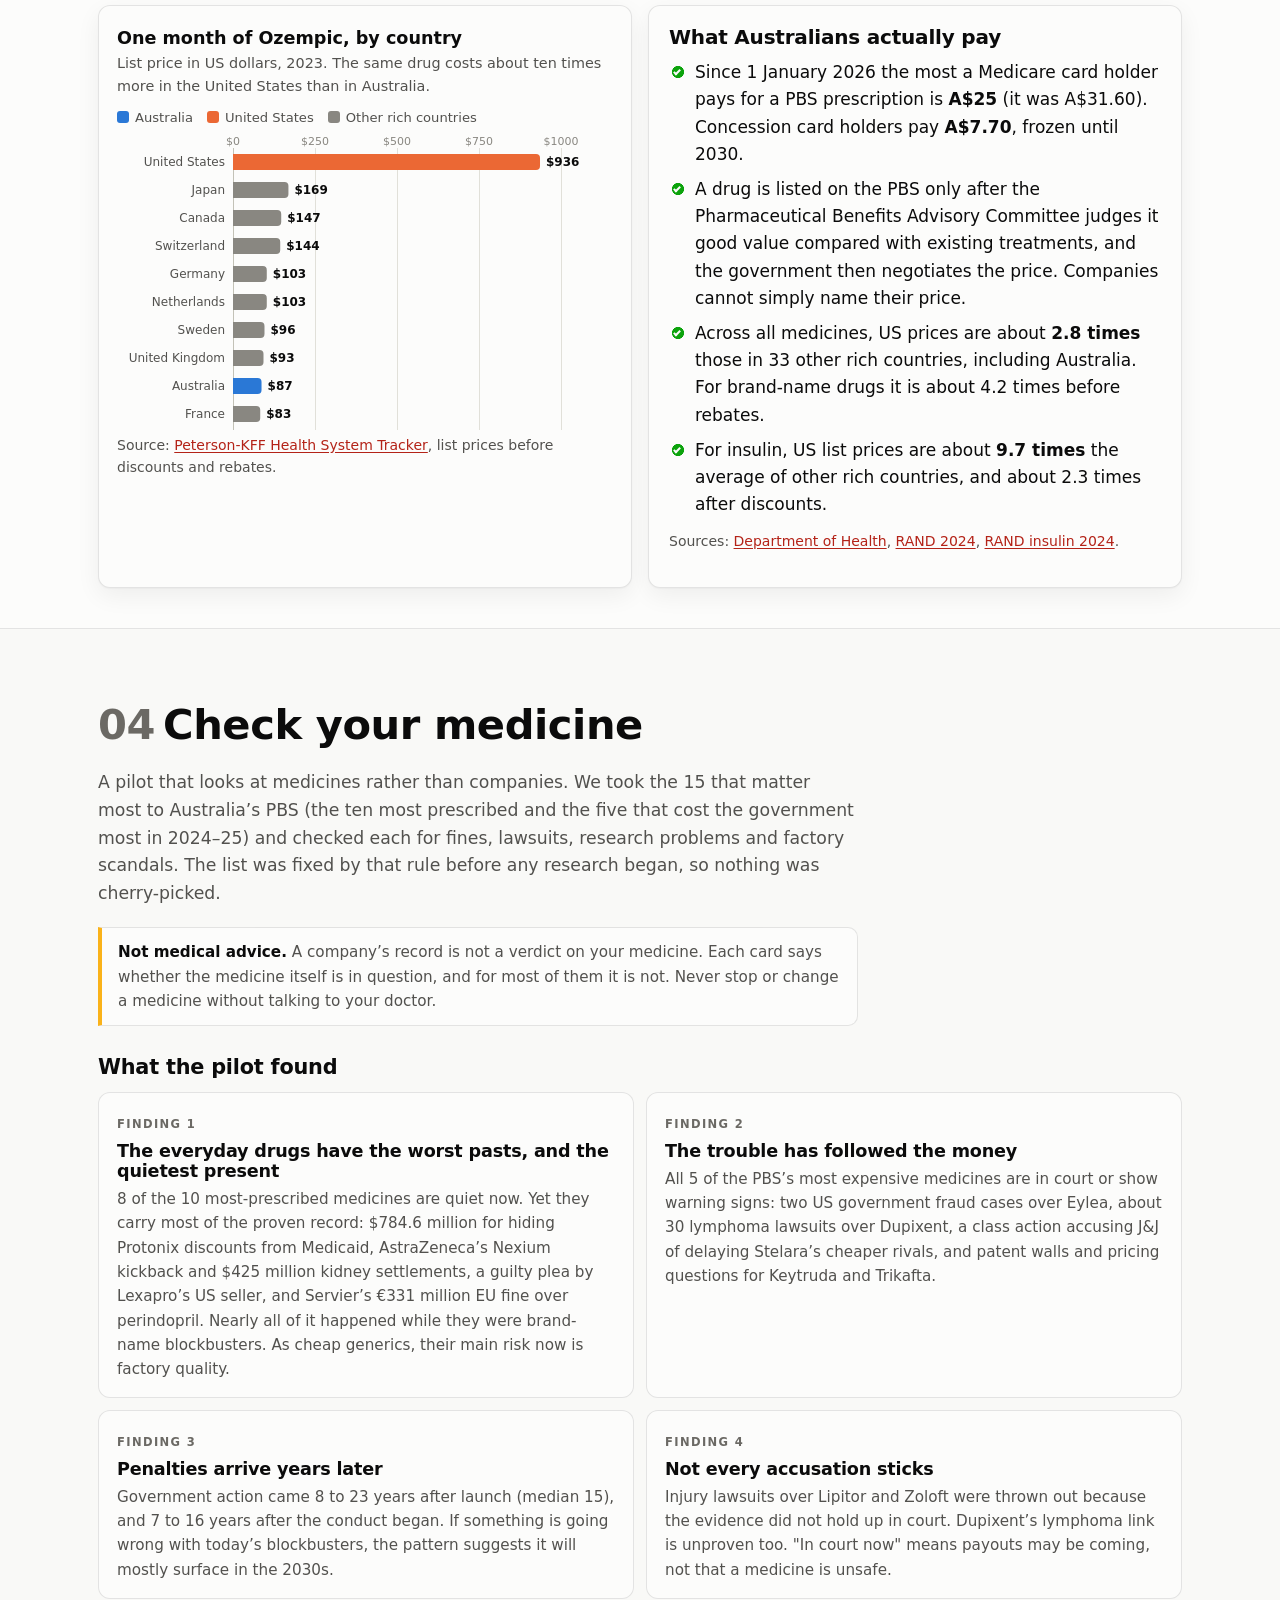
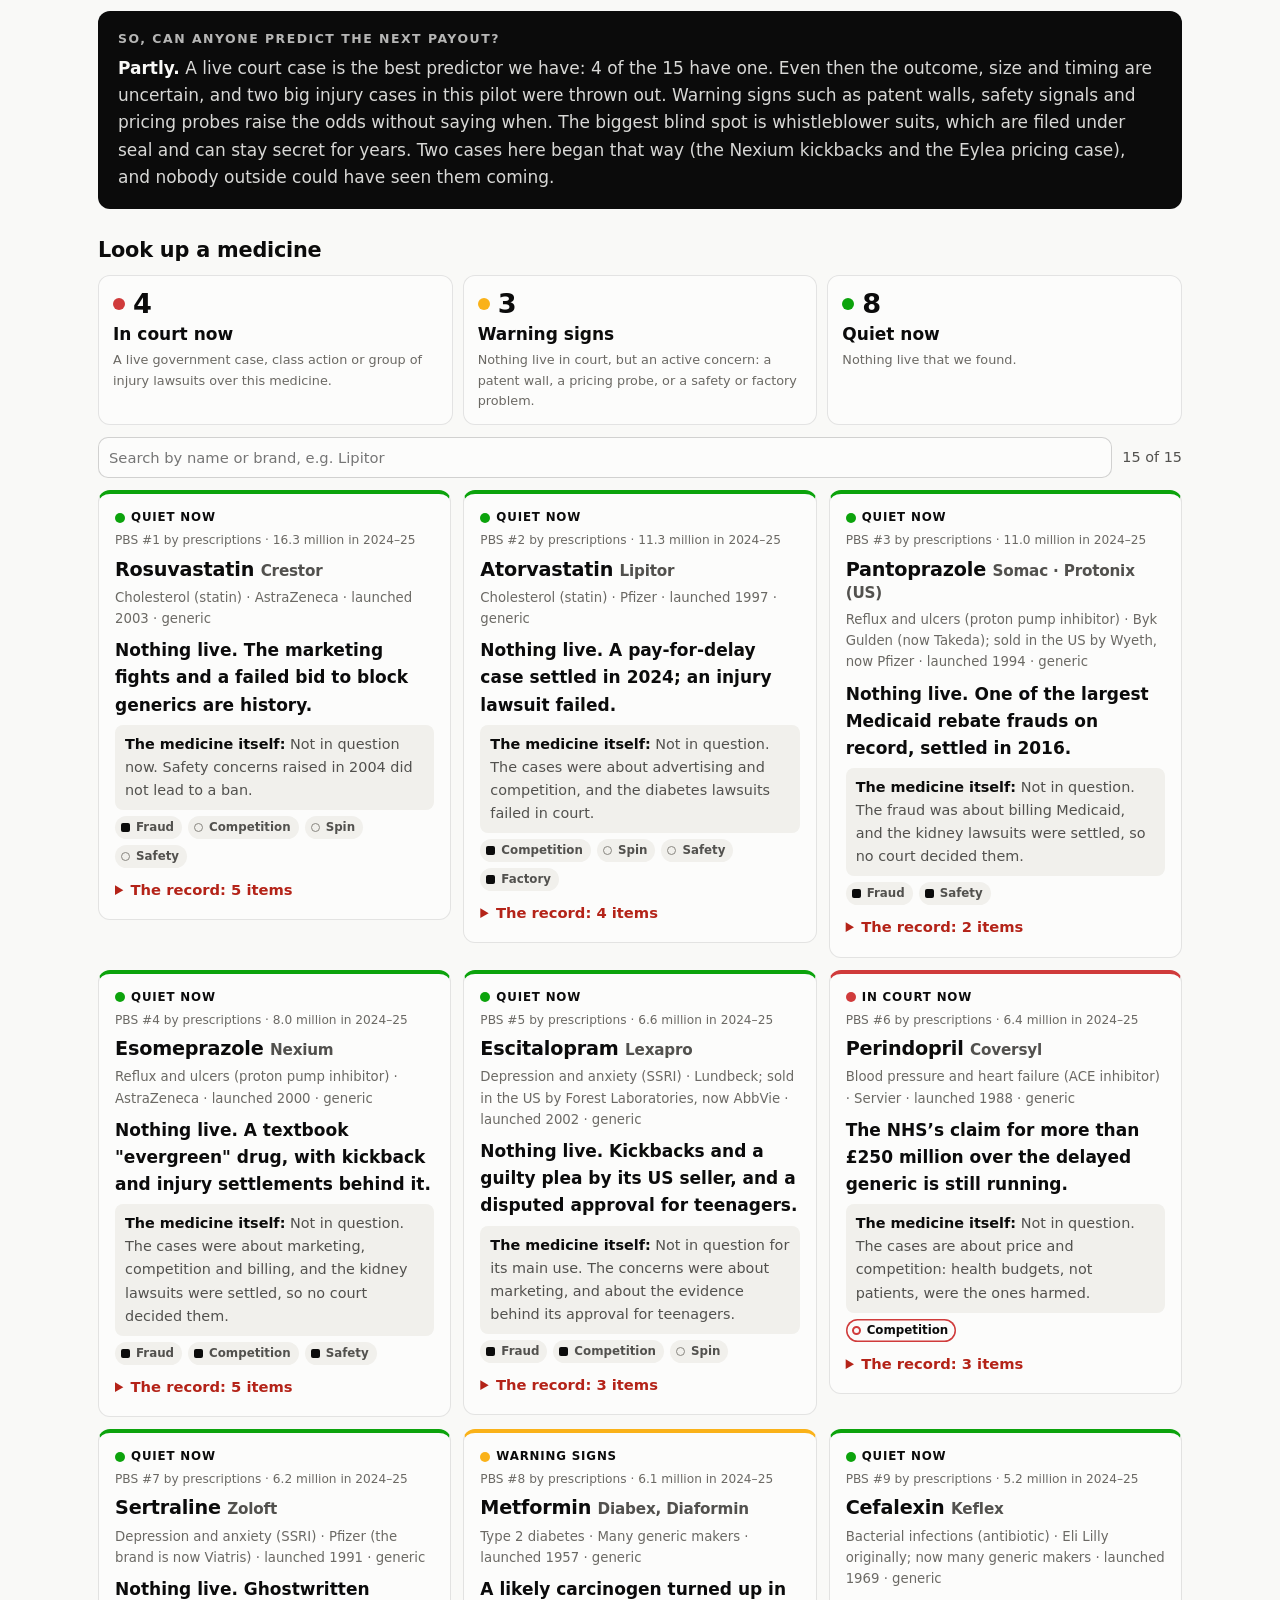
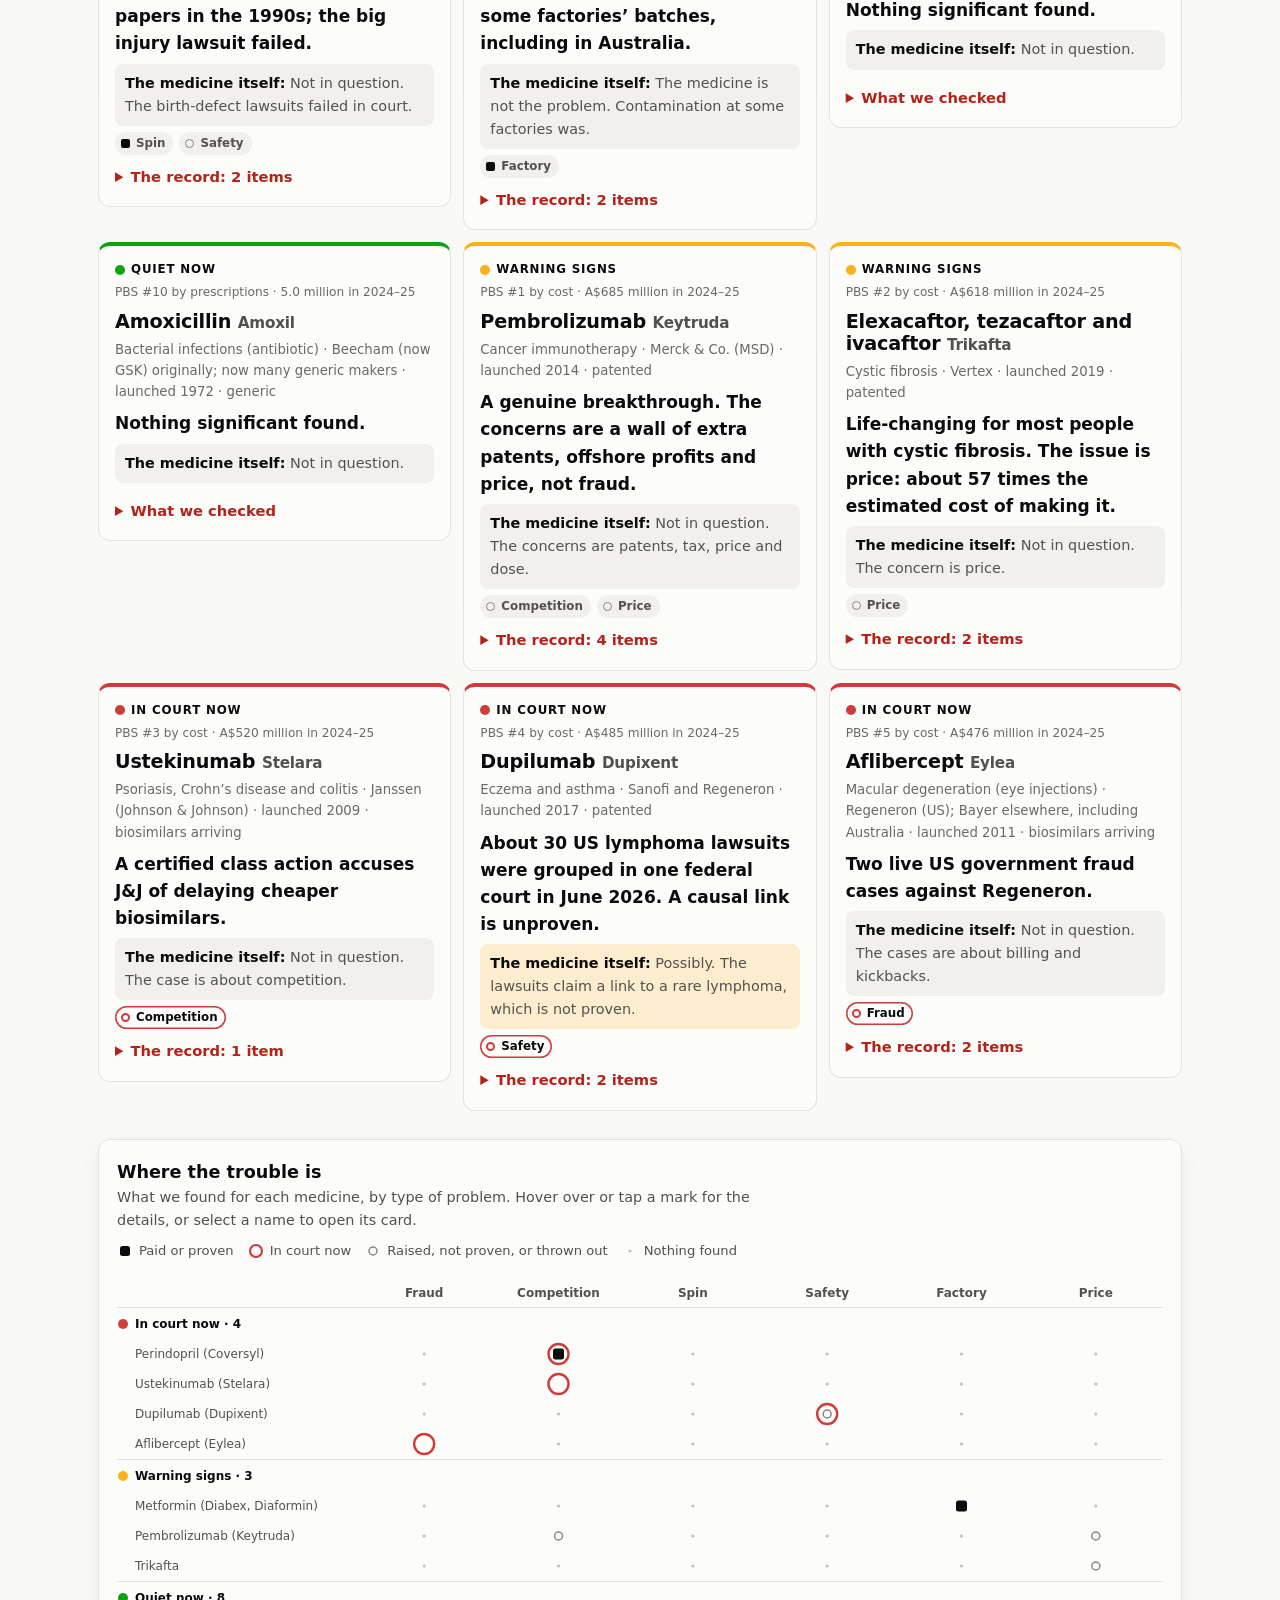
==== commit 7b29922b: "Add "Check your medicine": a 15-medicine pilot The PBS's ten most-prescribed and five most expensive" ====
--- a/index.html
+++ b/index.html
@@ -39,7 +39,8 @@
       <a href="#playbook">Playbook</a>
       <a href="#lab">Science lab</a>
       <a href="#companies">Rap sheets</a>
-      <a href="#money">Follow the money</a>
+      <a href="#medicines">Medicines</a>
+      <a href="#money">Money</a>
       <a href="#verdict">Verdict</a>
       <a href="#cases">All cases</a>
       <a href="#sources">Sources</a>
@@ -418,11 +419,67 @@
     </div>
   </section>
 
+  <!-- ═══════════════ MEDICINES ═══════════════ -->
+  <section class="block" id="medicines">
+    <div class="wrap">
+      <div class="section-head reveal">
+        <h2><span class="num">04</span>Check your medicine</h2>
+        <p>A pilot that looks at medicines rather than companies. We took the 15 that matter most to Australia’s PBS (the ten most prescribed and the five that cost the government most in 2024–25) and checked each for fines, lawsuits, research problems and factory scandals. The list was fixed by that rule before any research began, so nothing was cherry-picked.</p>
+      </div>
+      <div class="med-caution reveal" role="note">
+        <strong>Not medical advice.</strong> A company’s record is not a verdict on your medicine. Each card says whether the medicine itself is in question, and for most of them it is not. Never stop or change a medicine without talking to your doctor.
+      </div>
+
+      <h3 class="med-h">What the pilot found</h3>
+      <div class="findings" id="medFindings"></div>
+      <div class="predict reveal" id="medPredict"></div>
+
+      <h3 class="med-h" id="medLookup">Look up a medicine</h3>
+      <div class="light-tiles" id="medTiles" role="group" aria-label="Filter by status"></div>
+      <div class="filters">
+        <input type="search" id="medSearch" placeholder="Search by name or brand, e.g. Lipitor" aria-label="Search the 15 medicines">
+        <span class="count" id="medCount" aria-live="polite"></span>
+      </div>
+      <div class="med-grid" id="medGrid"></div>
+      <div class="med-empty" id="medEmpty" hidden>
+        <p><strong>Not in the pilot yet.</strong> <span id="medNear"></span> The pilot covers the PBS’s ten most-prescribed medicines and its five most expensive. A full version would cover the top 100.</p>
+        <button class="btn" id="medShowAll" type="button">Show all 15</button>
+      </div>
+
+      <div class="chart-card reveal" style="margin-top:28px">
+        <div class="chart-title">Where the trouble is</div>
+        <div class="chart-sub">What we found for each medicine, by type of problem. Hover over or tap a mark for the details, or select a name to open its card.</div>
+        <div class="legend" id="medMatrixLegend"></div>
+        <div class="chart" id="medMatrix"></div>
+      </div>
+      <div class="chart-card reveal">
+        <div class="chart-title">Trouble comes years later</div>
+        <div class="chart-sub">Each line runs from a medicine’s launch to today. Grey bars show when the conduct happened, where the sources date it, and marks show when it was resolved or reached court. Red rings with dashes are still in court.</div>
+        <div class="legend" id="medTimelineLegend"></div>
+        <div class="chart" id="medTimeline"></div>
+      </div>
+
+      <details class="data-view med-method reveal">
+        <summary>How the pilot works, and its limits</summary>
+        <div class="methods" style="margin-top:8px">
+          <p><strong>The sample.</strong> The ten medicines with the most PBS and RPBS prescriptions in 2024–25, plus the five with the highest cost to government (before confidential rebates), from <a href="https://australianprescriber.tg.org.au/articles/top-10-drugs-2024%E2%80%9325.html" target="_blank" rel="noopener">Australian Prescriber</a>. Just outside the pilot, by cost: nivolumab (Opdivo), semaglutide (Ozempic), denosumab (Prolia), upadacitinib (Rinvoq) and apixaban (Eliquis).</p>
+          <p><strong>What we looked for.</strong> Government penalties and lawsuits, class actions and injury lawsuits, recalls and safety signals, documented research problems, and cases about blocking cheaper copies, in news reports, court records, regulators’ notices and company filings. Every item links to its sources.</p>
+          <p><strong>The lights.</strong> In court now: a live government case, class action or group of injury lawsuits over the medicine. Warning signs: nothing live, but an active concern such as a patent wall, a pricing probe, or a safety or factory problem. Quiet now: nothing live that we found. Past cases can still be serious.</p>
+          <p><strong>Limits.</strong> This used web searches, not full database pulls, so smaller matters may be missed. Whistleblower cases are sealed and invisible. A record belongs to companies, not molecules: a generic made by another company carries none of the original maker’s record. Amounts are as reported, in the currency paid. Launch is the first approval in a major market.</p>
+          <p><strong>The full version.</strong> The same method for the top 100 medicines, drawing on the FDA’s recall and adverse-event data, ClinicalTrials.gov, court dockets and the Retraction Watch database. It would also include a back-test: score each medicine using only what was known in 2010, then check what happened by 2025, to see whether the warning signs actually predict trouble.</p>
+          <p><strong>Download.</strong> The pilot data as <a href="data/medicines.csv">CSV</a> or <a href="data/medicines.json">JSON</a>.</p>
+        </div>
+      </details>
+    </div>
+  </section>
+
+  <hr class="divider">
+
   <!-- ═══════════════ MONEY ═══════════════ -->
   <section class="block" id="money">
     <div class="wrap">
       <div class="section-head reveal">
-        <h2><span class="num">04</span>Follow the money</h2>
+        <h2><span class="num">05</span>Follow the money</h2>
         <p>Big numbers, but compared with what? These charts total the penalties by company, by year and by type of misconduct. They also translate the record fines into days of sales, which is how a chief financial officer would see them.</p>
       </div>
       <div class="filters reveal" style="margin-bottom:16px">
@@ -493,7 +550,7 @@
   <section class="block" id="verdict">
     <div class="wrap">
       <div class="section-head reveal">
-        <h2><span class="num">05</span>The verdict</h2>
+        <h2><span class="num">06</span>The verdict</h2>
         <p>Two questions: are they good or bad? And are they getting any better? Here is the evidence on both sides, followed by a straight answer.</p>
       </div>
 
@@ -539,7 +596,7 @@
   <section class="block" id="cases">
     <div class="wrap">
       <div class="section-head reveal">
-        <h2><span class="num">06</span>Every case</h2>
+        <h2><span class="num">07</span>Every case</h2>
         <p>The complete database behind every chart on this page. Filter, search and sort it, and follow the source links. This table is also the accessible version of all the charts. You can also download the whole database as <a href="https://github.com/RickUsingGitHub/BigPharma/blob/main/data/cases.csv" target="_blank" rel="noopener">a spreadsheet (CSV)</a> or <a href="https://github.com/RickUsingGitHub/BigPharma/blob/main/data/cases.json" target="_blank" rel="noopener">JSON</a>.</p>
       </div>
       <div class="filters">
@@ -576,7 +633,7 @@
   <section class="block" id="sources">
     <div class="wrap">
       <div class="section-head">
-        <h2><span class="num">07</span>Method &amp; sources</h2>
+        <h2><span class="num">08</span>Method &amp; sources</h2>
       </div>
       <div class="methods">
         <p><strong>What is counted.</strong> The headline totals include only money paid to governments (criminal fines, forfeitures and civil settlements or judgments) that is final. Private lawsuits (product liability, class actions, shareholder suits) are tracked separately and shown only where labelled. Tax disputes are never counted as penalties. Rulings that were overturned or are still under appeal are listed but excluded.</p>
@@ -605,6 +662,8 @@
 <script src="assets/js/charts.js"></script>
 <script src="assets/js/lab.js"></script>
 <script src="assets/js/bench.js"></script>
+<script src="assets/js/meds-data.js"></script>
+<script src="assets/js/meds.js"></script>
 <script src="assets/js/app.js"></script>
 </body>
 </html>
--- a/assets/css/style.css
+++ b/assets/css/style.css
@@ -133,7 +133,7 @@
 .nav { margin-left: auto; display: flex; gap: 2px; align-items: center; }
 .nav a {
   color: var(--ink-2); text-decoration: none; font-size: .93rem; font-weight: 600;
-  padding: 7px 10px; border-radius: 8px;
+  padding: 7px 8px; border-radius: 8px; white-space: nowrap;
 }
 .nav a:hover, .nav a[aria-current="true"] { color: var(--ink); background: var(--surface-2); }
 .icon-btn {
@@ -143,7 +143,7 @@
 .icon-btn:hover { background: var(--surface-2); }
 .icon-btn svg { width: 18px; height: 18px; }
 .menu-btn { display: none; }
-@media (max-width: 960px) {
+@media (max-width: 1120px) {
   .menu-btn { display: inline-grid; margin-left: auto; }
   .nav {
     position: fixed; inset: 60px 0 auto 0; flex-direction: column; align-items: stretch; gap: 0;
@@ -403,6 +403,93 @@
 .oz-grid h3 { font-size: 1.05rem; }
 .oz-grid p { color: var(--ink-2); font-size: .95rem; }
 
+/* ---------- check your medicine ---------- */
+.med-caution {
+  max-width: 760px; margin: -8px 0 8px; padding: 12px 16px; font-size: .95rem; color: var(--ink-2);
+  background: var(--surface); border: 1px solid var(--border); border-left: 4px solid var(--warning); border-radius: 0 10px 10px 0;
+}
+.med-caution strong { color: var(--ink); }
+.med-h { font-size: 1.3rem; font-weight: 800; margin: 30px 0 12px; }
+.findings { display: grid; grid-template-columns: repeat(2, minmax(0, 1fr)); gap: 12px; }
+@media (max-width: 720px) { .findings { grid-template-columns: minmax(0, 1fr); } }
+.finding { background: var(--surface); border: 1px solid var(--border); border-radius: var(--radius); padding: 16px 18px; }
+.finding .n { font-size: .72rem; font-weight: 800; color: var(--muted); letter-spacing: .12em; text-transform: uppercase; }
+.finding h4 { font-size: 1.1rem; margin: 4px 0 6px; }
+.finding p { color: var(--ink-2); font-size: .95rem; margin: 0; }
+.predict { margin-top: 12px; background: var(--ink); color: var(--page); border-radius: var(--radius); padding: 18px 20px; }
+.predict .kicker { color: color-mix(in srgb, var(--page) 72%, var(--ink)); margin-bottom: 6px; }
+.predict p { margin: 0; color: color-mix(in srgb, var(--page) 86%, var(--ink)); }
+.predict strong { color: var(--page); }
+
+.light-tiles { display: grid; grid-template-columns: repeat(3, minmax(0, 1fr)); gap: 10px; margin-bottom: 12px; }
+.light-tile {
+  text-align: left; font: inherit; color: inherit; cursor: pointer; background: var(--surface);
+  border: 1px solid var(--border); border-radius: 12px; padding: 12px 14px; display: grid; gap: 2px; align-content: start;
+}
+.light-tile:hover { border-color: var(--border-strong); background: var(--surface-2); }
+.light-tile[aria-pressed="true"] { border-color: var(--ink); box-shadow: inset 0 0 0 1px var(--ink); }
+.light-tile .v { display: flex; align-items: center; gap: 8px; font-size: 1.7rem; font-weight: 800; line-height: 1.15; font-variant-numeric: tabular-nums; }
+.light-tile .v i { width: 12px; height: 12px; border-radius: 50%; flex: none; }
+.light-tile .l { font-weight: 700; }
+.light-tile .d { font-size: .8rem; color: var(--muted); }
+@media (max-width: 640px) { .light-tile { padding: 10px 12px; } .light-tile .d { display: none; } .light-tile .l { font-size: .85rem; line-height: 1.25; } }
+
+.med-grid { display: grid; grid-template-columns: repeat(auto-fill, minmax(min(100%, 320px), 1fr)); gap: 12px; align-items: start; }
+.med {
+  background: var(--surface); border: 1px solid var(--border); border-top: 4px solid var(--border-strong);
+  border-radius: var(--radius); padding: 14px 16px; display: grid; gap: 6px; min-width: 0;
+}
+.med[data-light="red"] { border-top-color: var(--critical); }
+.med[data-light="amber"] { border-top-color: var(--warning); }
+.med[data-light="green"] { border-top-color: var(--good); }
+.med[hidden] { display: none; }
+.med:target { box-shadow: 0 0 0 2px var(--accent); }
+.med-top { display: flex; flex-wrap: wrap; justify-content: space-between; gap: 4px 10px; align-items: center; }
+.light { display: inline-flex; align-items: center; gap: 6px; font-size: .74rem; font-weight: 800; text-transform: uppercase; letter-spacing: .07em; }
+.light i { width: 10px; height: 10px; border-radius: 50%; flex: none; }
+.med-pbs { font-size: .76rem; color: var(--muted); font-variant-numeric: tabular-nums; }
+.med h3 { font-size: 1.2rem; margin: 2px 0 0; overflow-wrap: anywhere; }
+.med h3 .b { color: var(--ink-2); font-weight: 600; font-size: .95rem; }
+.med-meta { font-size: .83rem; color: var(--muted); }
+.med-why { margin: 2px 0 0; font-weight: 600; }
+.med-self { margin: 0; font-size: .9rem; background: var(--surface-2); border-radius: 8px; padding: 8px 10px; color: var(--ink-2); }
+.med-self strong { color: var(--ink); }
+.med-self.maybe { background: color-mix(in srgb, var(--warning) 20%, var(--surface)); }
+.med-tags { display: flex; flex-wrap: wrap; gap: 6px; }
+.itag {
+  display: inline-flex; align-items: center; gap: 6px; font-size: .74rem; font-weight: 700; padding: 2px 8px 2px 6px;
+  border-radius: 999px; background: var(--surface-2); color: var(--ink-2); white-space: nowrap;
+}
+.itag::before { content: ""; width: 9px; height: 9px; flex: none; box-sizing: border-box; }
+.itag.proven::before { background: var(--ink); border-radius: 2px; }
+.itag.open { background: transparent; box-shadow: inset 0 0 0 1.5px var(--critical); color: var(--ink); }
+.itag.open::before { border: 2px solid var(--critical); border-radius: 50%; }
+.itag.raised::before { border: 1.5px solid var(--axis-ink); border-radius: 50%; }
+.med-more summary { cursor: pointer; font-weight: 700; color: var(--accent); padding: 4px 0; font-size: .92rem; }
+.med-body { display: grid; gap: 8px; padding-top: 4px; }
+.med-ev { list-style: none; padding: 0; margin: 0; display: grid; gap: 12px; }
+.med-ev li { border-left: 2px solid var(--border-strong); padding-left: 10px; }
+.med-ev li.open { border-left-color: var(--critical); }
+.med-ev li.paid, .med-ev li.found { border-left-color: var(--ink-2); }
+.med-ev .h { display: flex; flex-wrap: wrap; gap: 4px 8px; align-items: baseline; }
+.med-ev .yr { font-weight: 800; font-variant-numeric: tabular-nums; color: var(--ink-2); }
+.med-ev .t { font-weight: 700; }
+.med-ev .amt { margin-left: auto; font-weight: 800; font-variant-numeric: tabular-nums; }
+.med-ev p { margin: 2px 0 2px; font-size: .9rem; color: var(--ink-2); }
+.med .src a { font-size: .78rem; color: var(--muted); margin-right: 10px; overflow-wrap: anywhere; }
+.med-watch, .med-note { margin: 0; font-size: .9rem; color: var(--ink-2); }
+.med-watch strong { color: var(--ink); }
+.med-note { font-style: italic; }
+.bench-link, .co-link { font-size: .85rem; font-weight: 700; }
+.med-empty { background: var(--surface); border: 1px dashed var(--border-strong); border-radius: var(--radius); padding: 16px; }
+.med-empty p { margin: 0 0 10px; }
+.legend .key { display: inline-flex; align-items: center; gap: 6px; }
+.legend .key svg { width: 16px; height: 16px; flex: none; }
+.legend .key svg[viewBox="0 0 22 16"] { width: 22px; }
+.med-name { cursor: pointer; }
+.med-name:hover text, .med-name:focus text { fill: var(--accent); text-decoration: underline; }
+.med-method { margin-top: 18px; }
+
 /* ---------- lab bench ---------- */
 .bench .chip[aria-selected="true"] { background: var(--ink); color: var(--page); border-color: var(--ink); }
 .bench-panel { border-top: 1px solid var(--border); padding-top: 18px; }
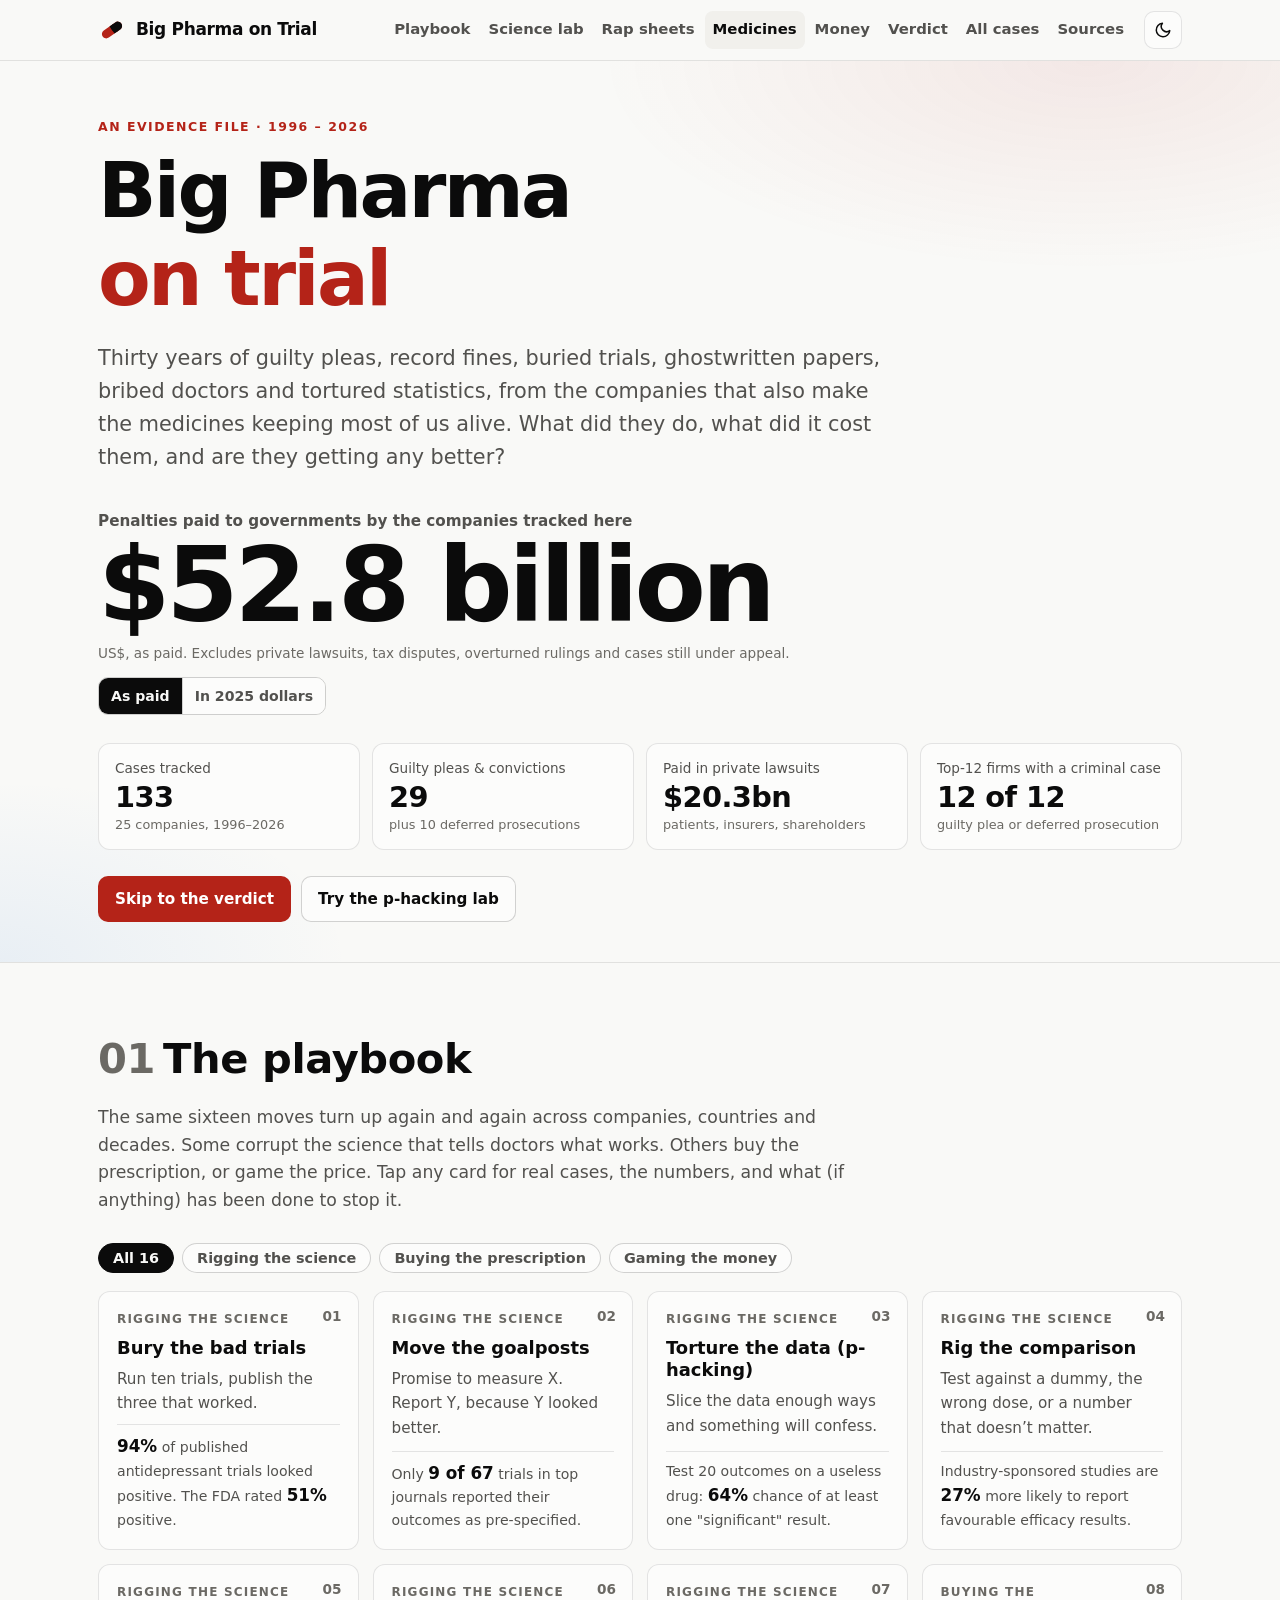
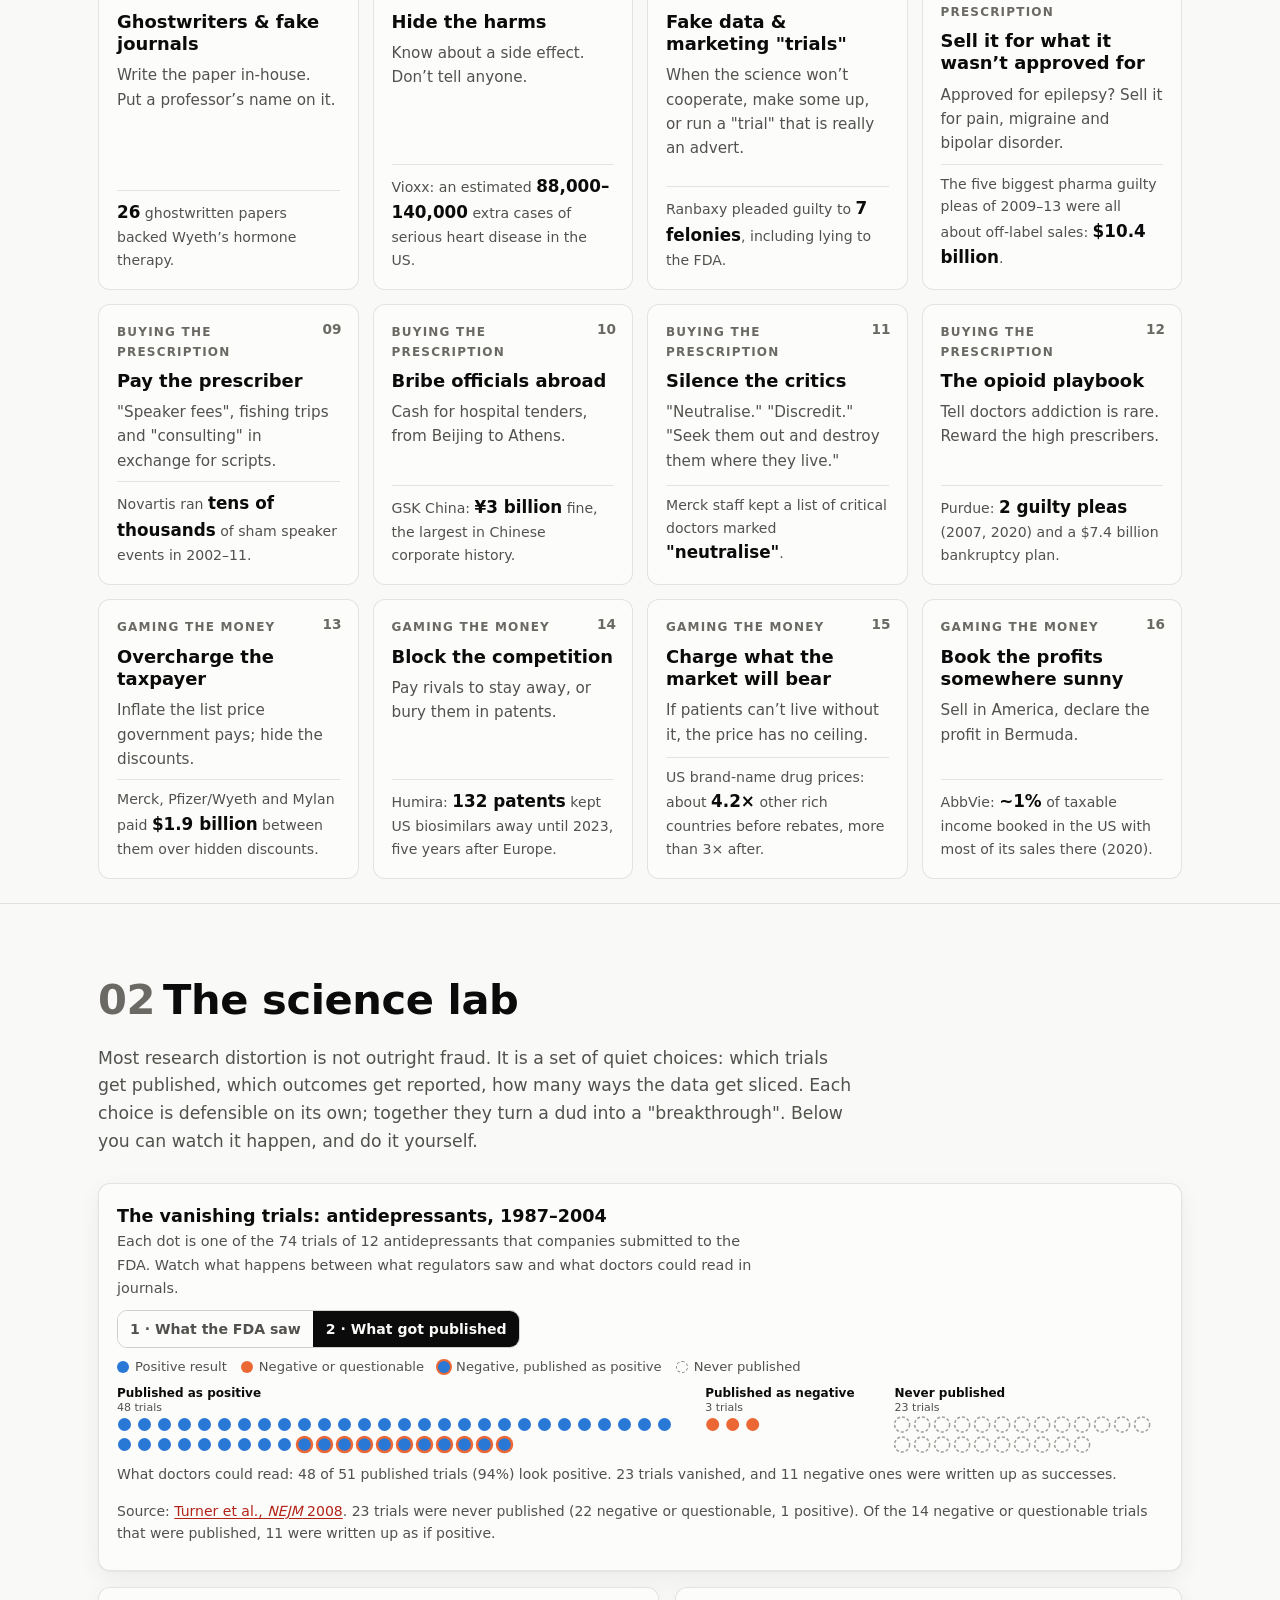
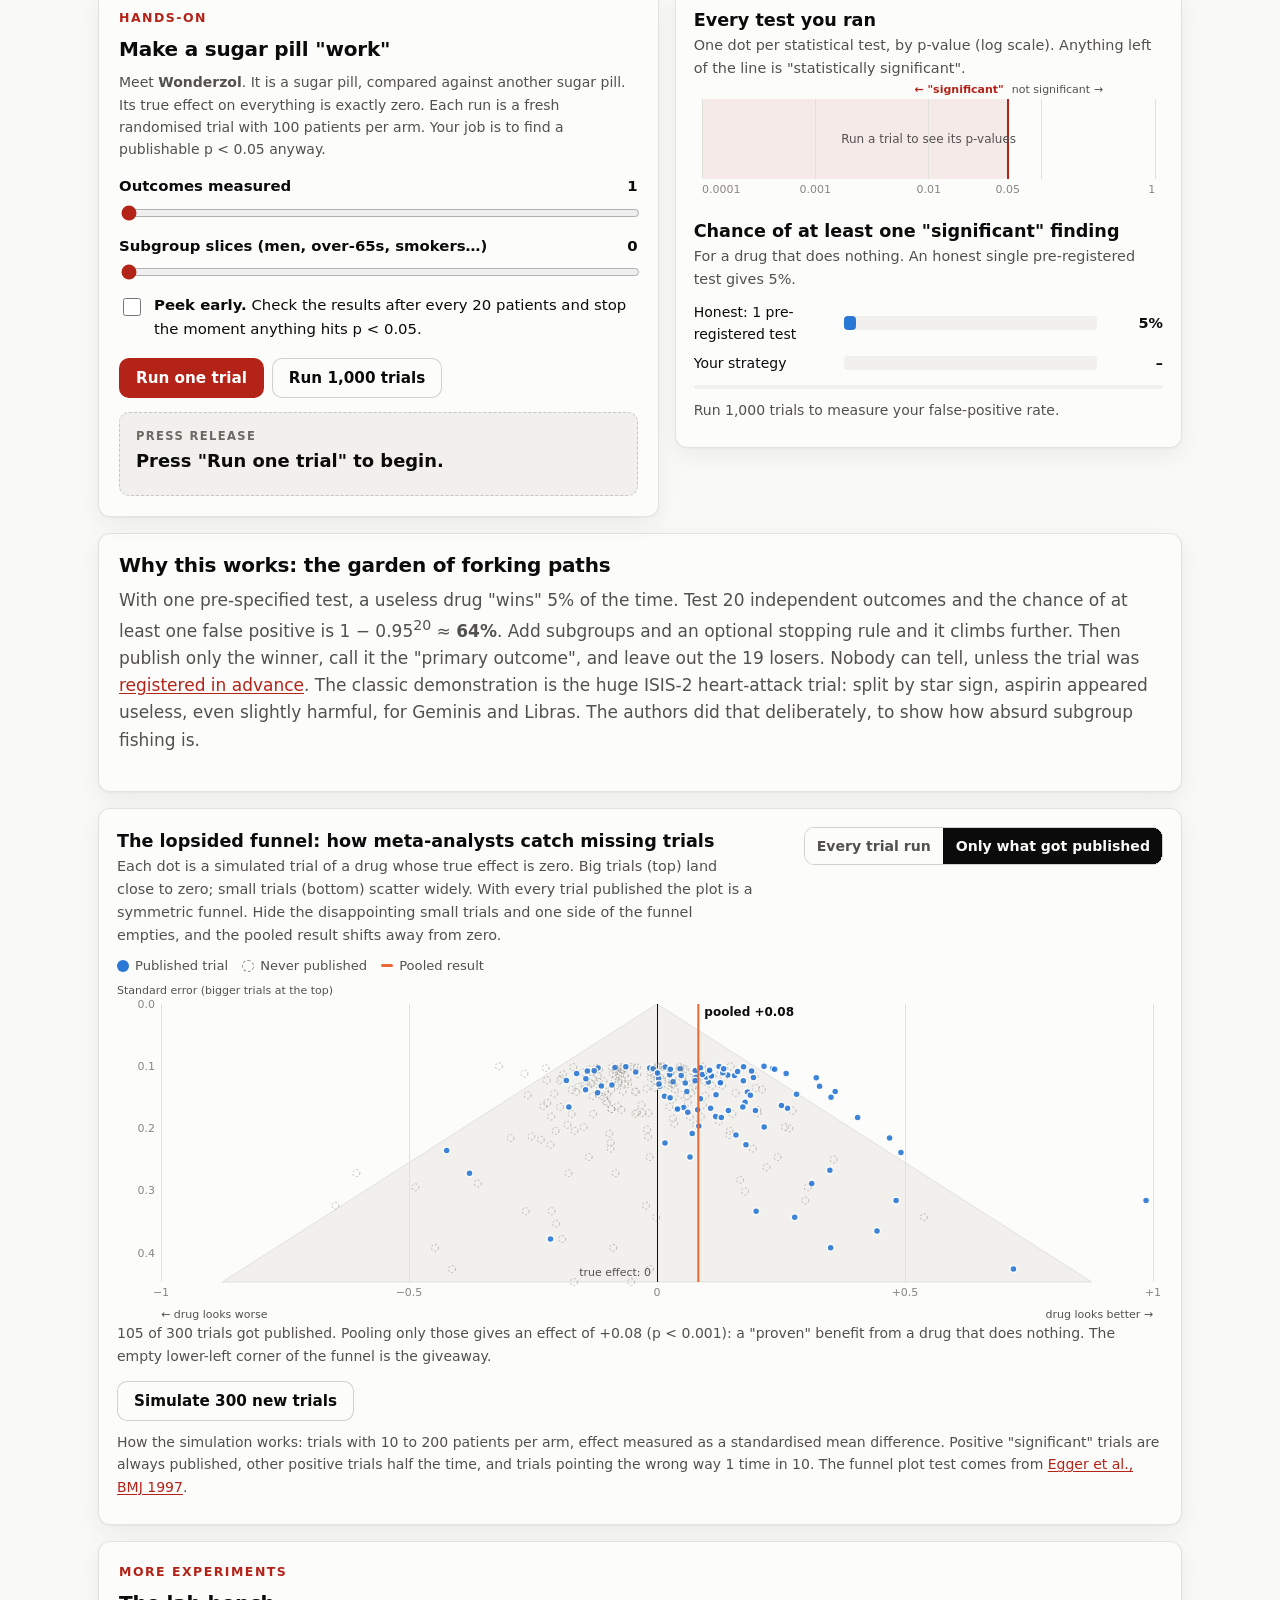
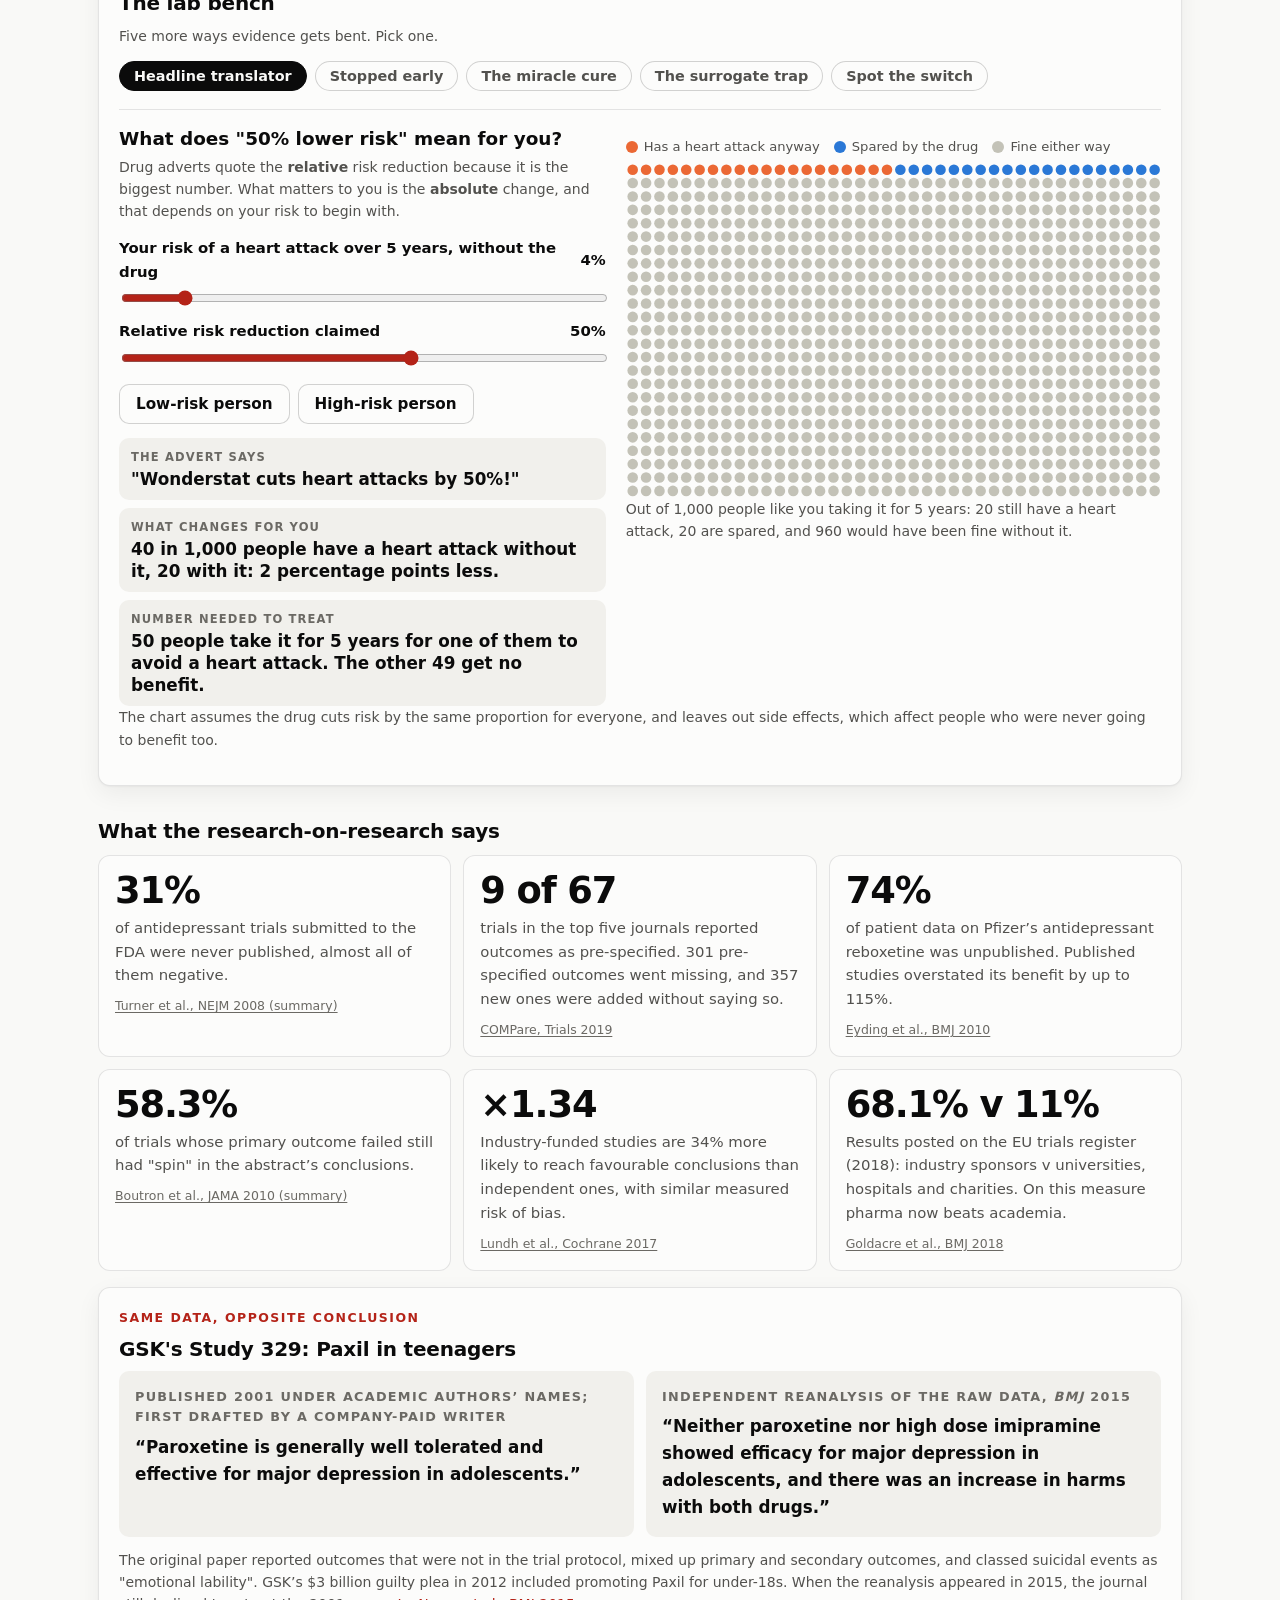
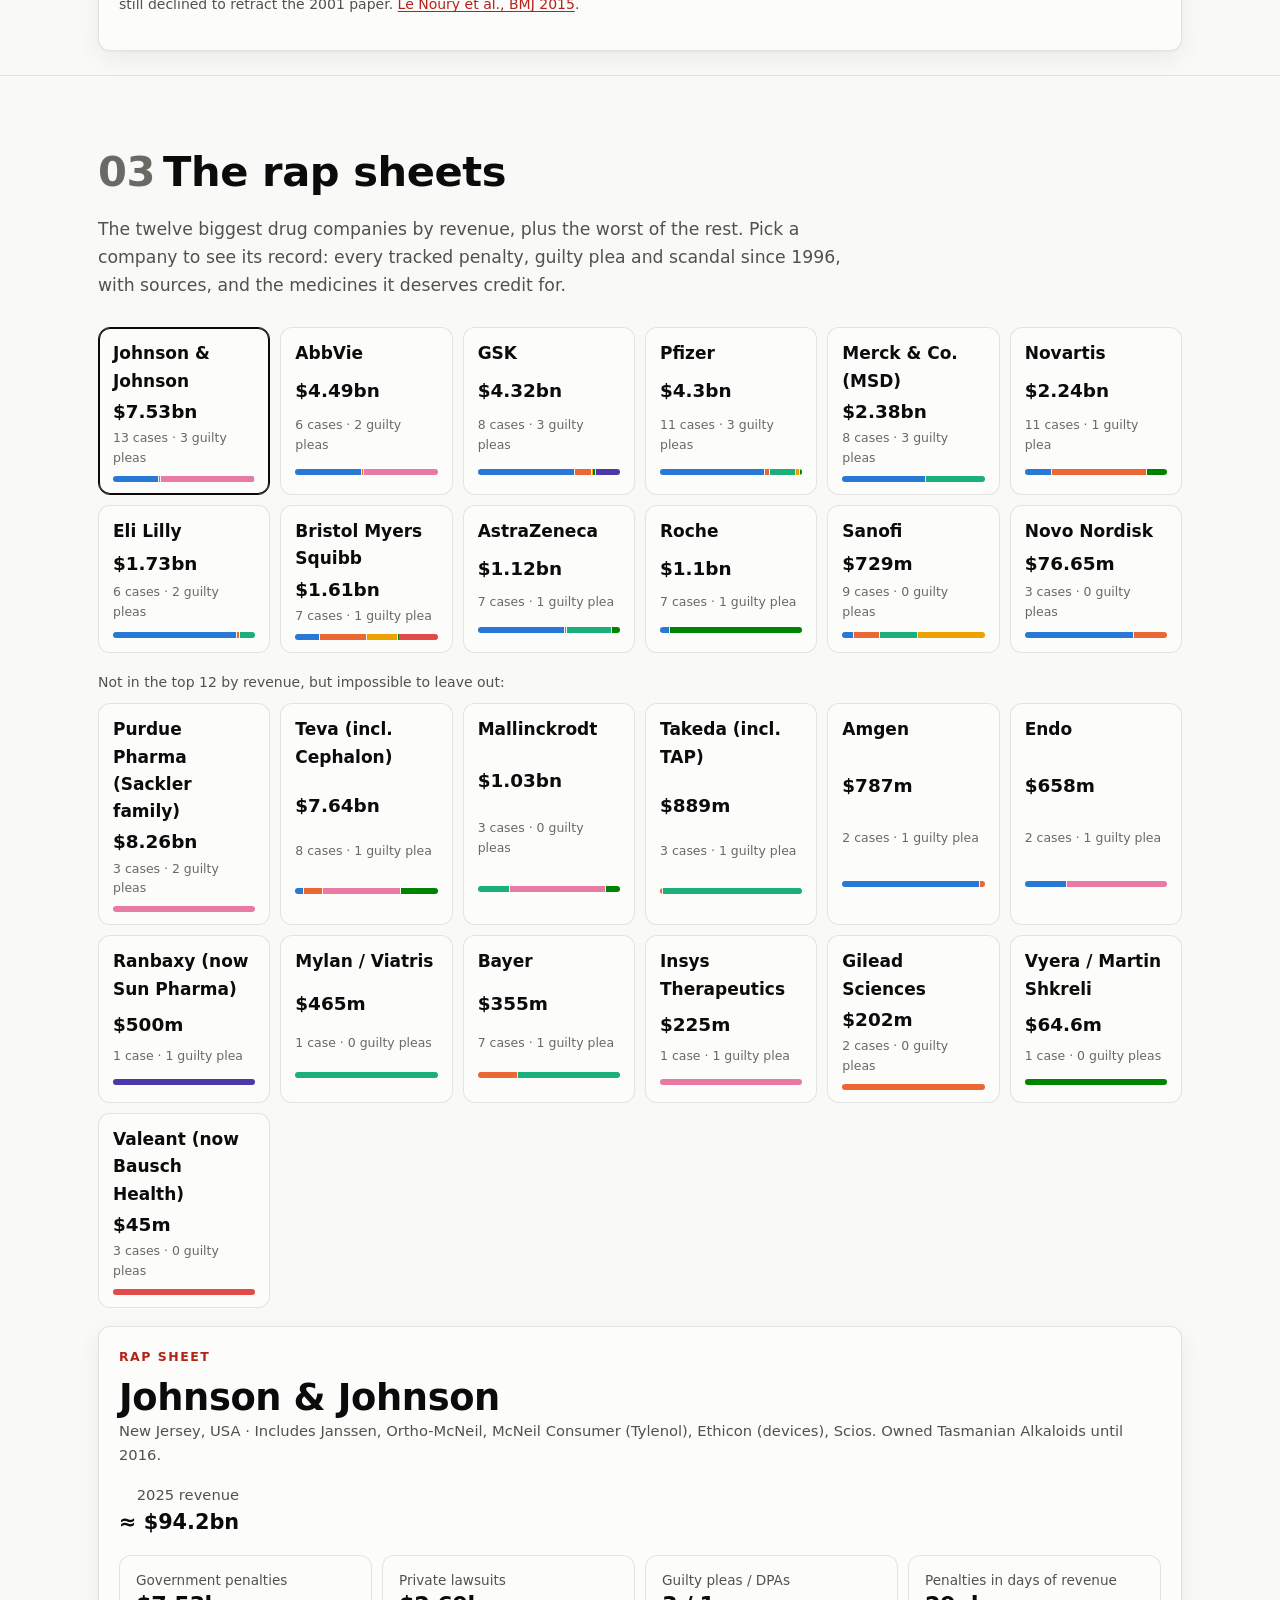
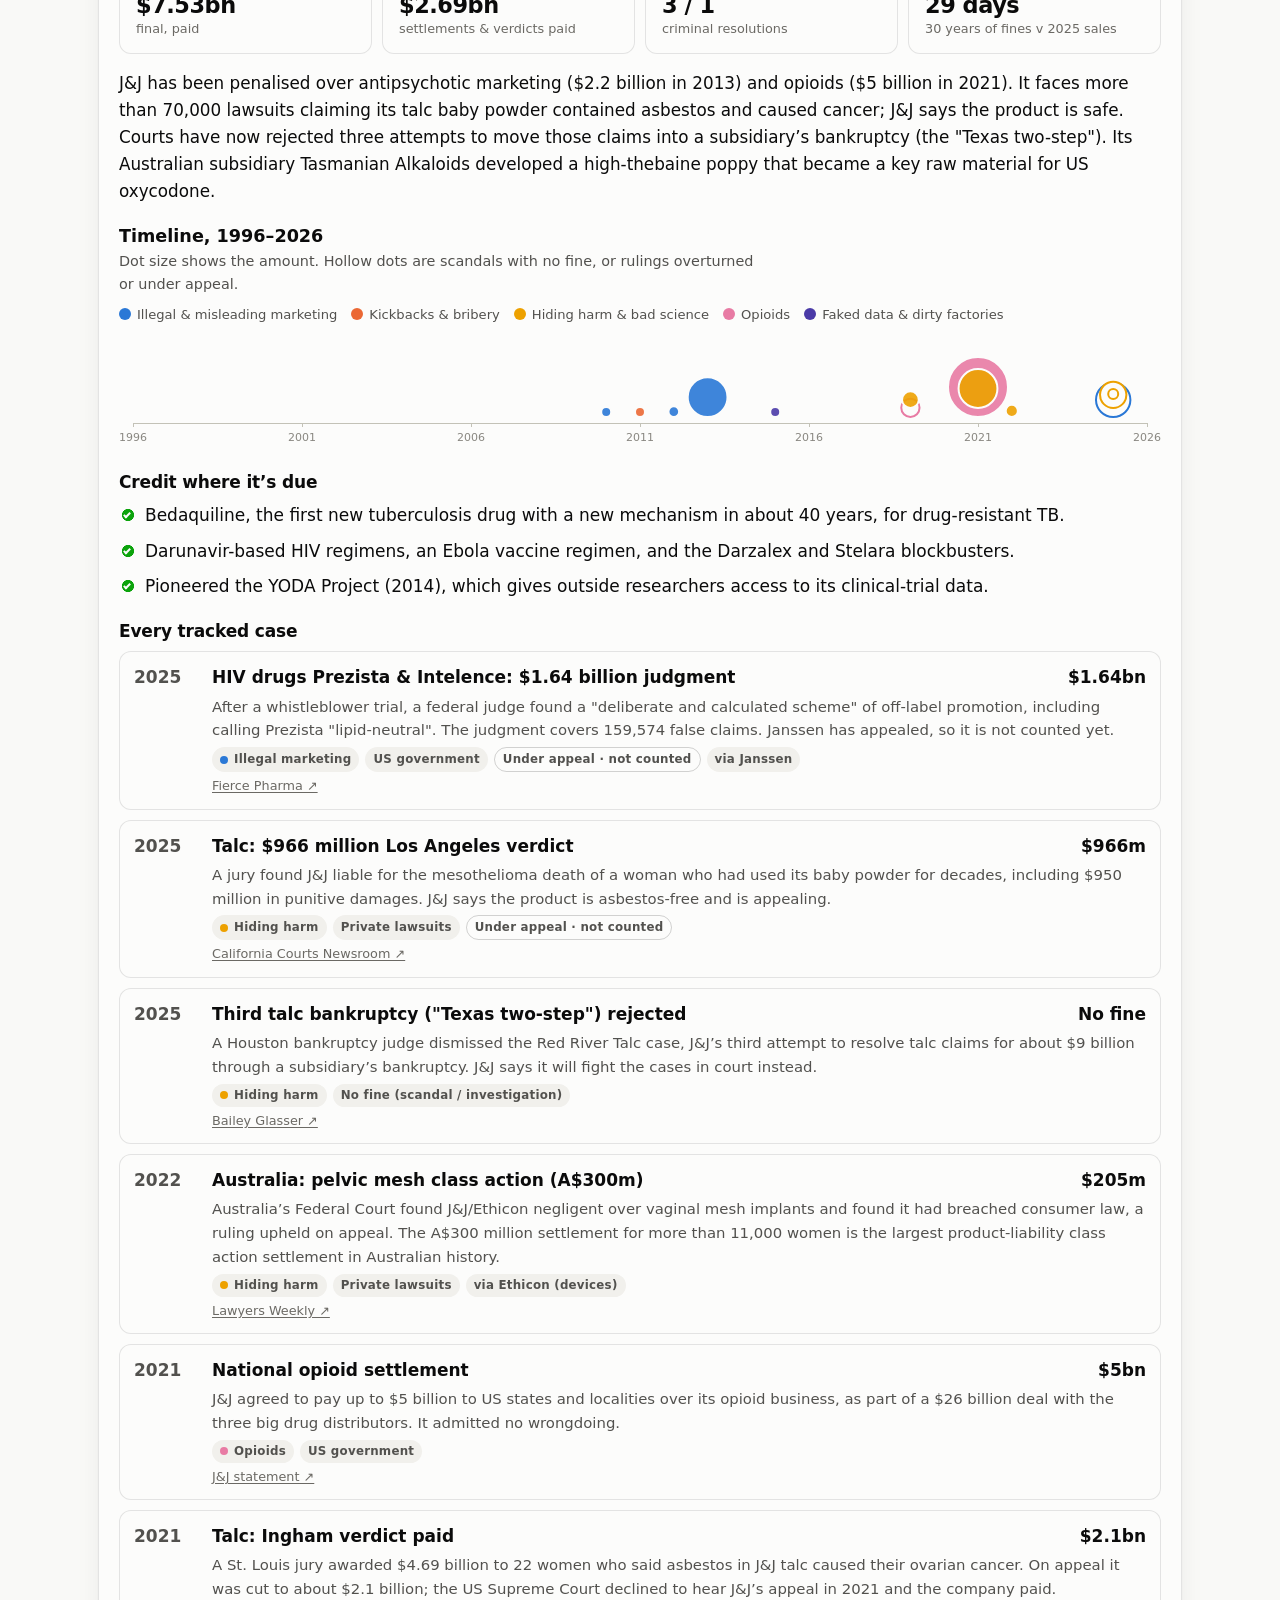
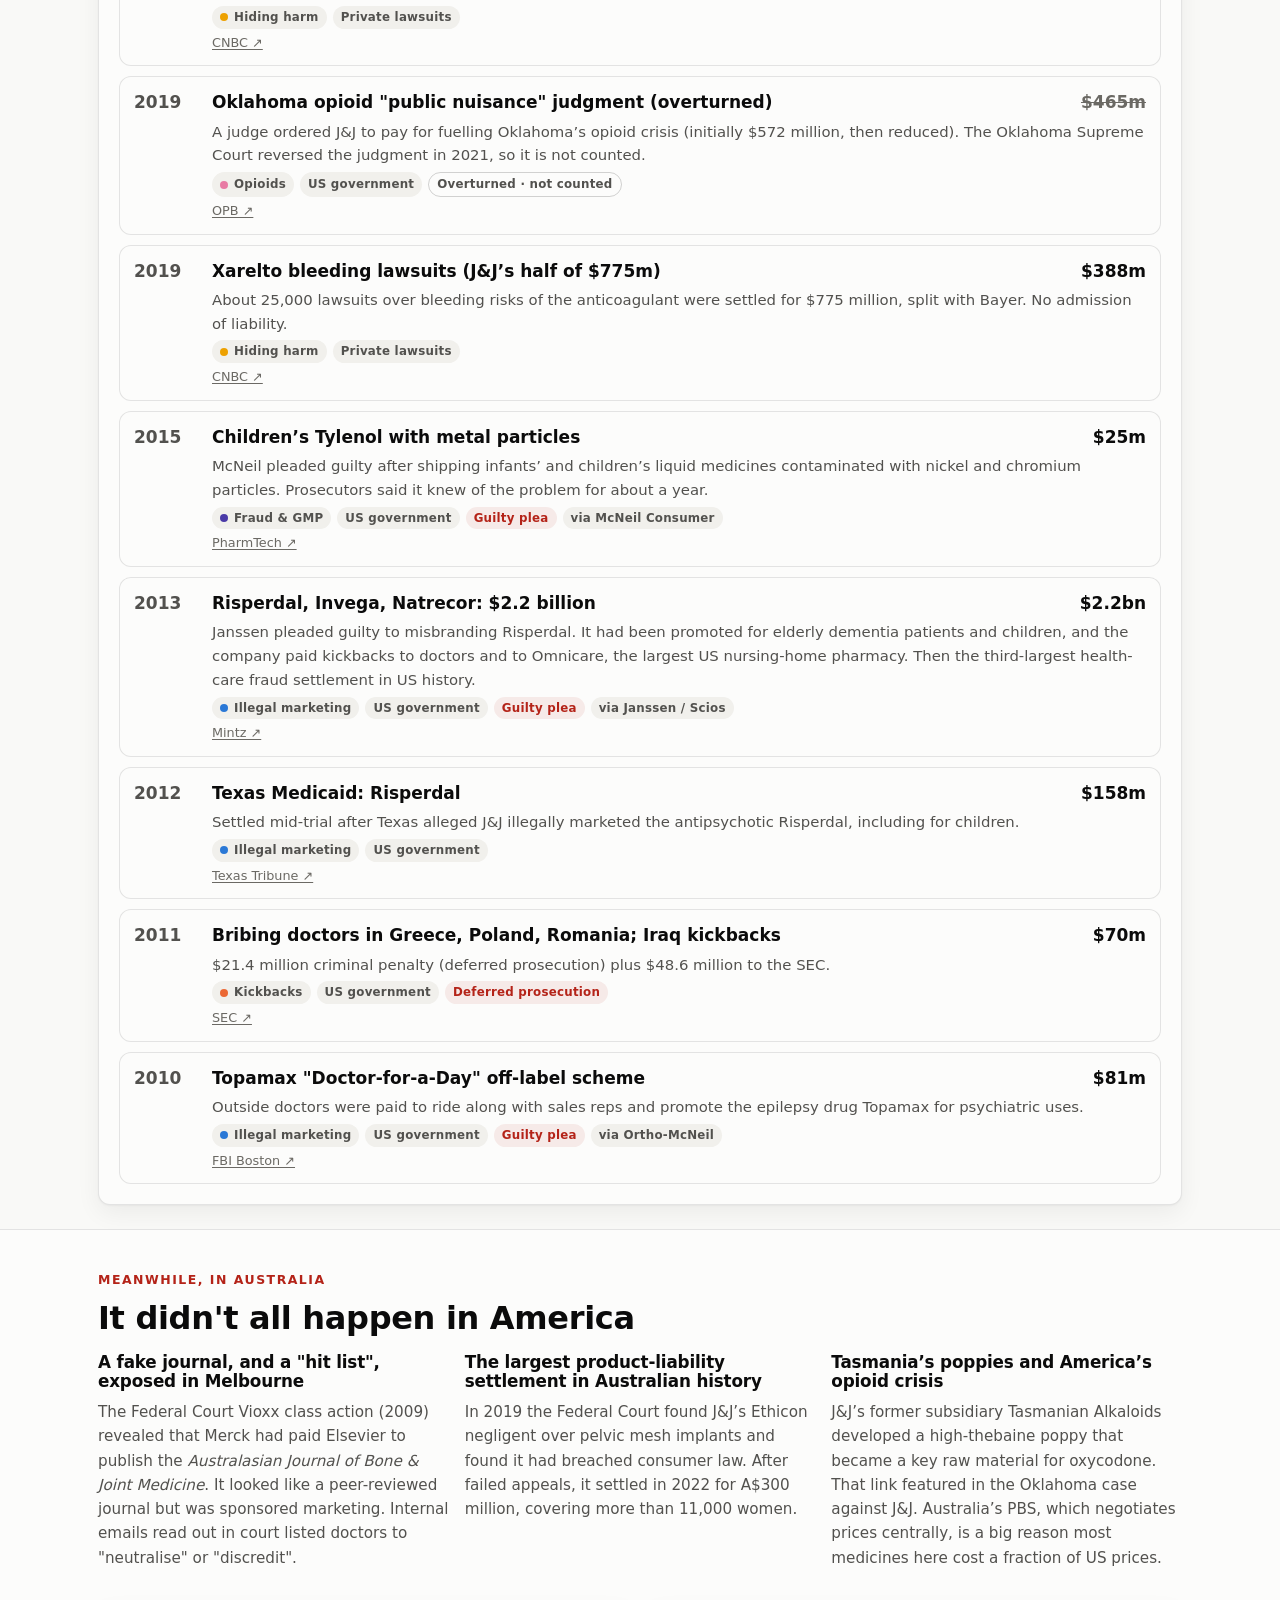
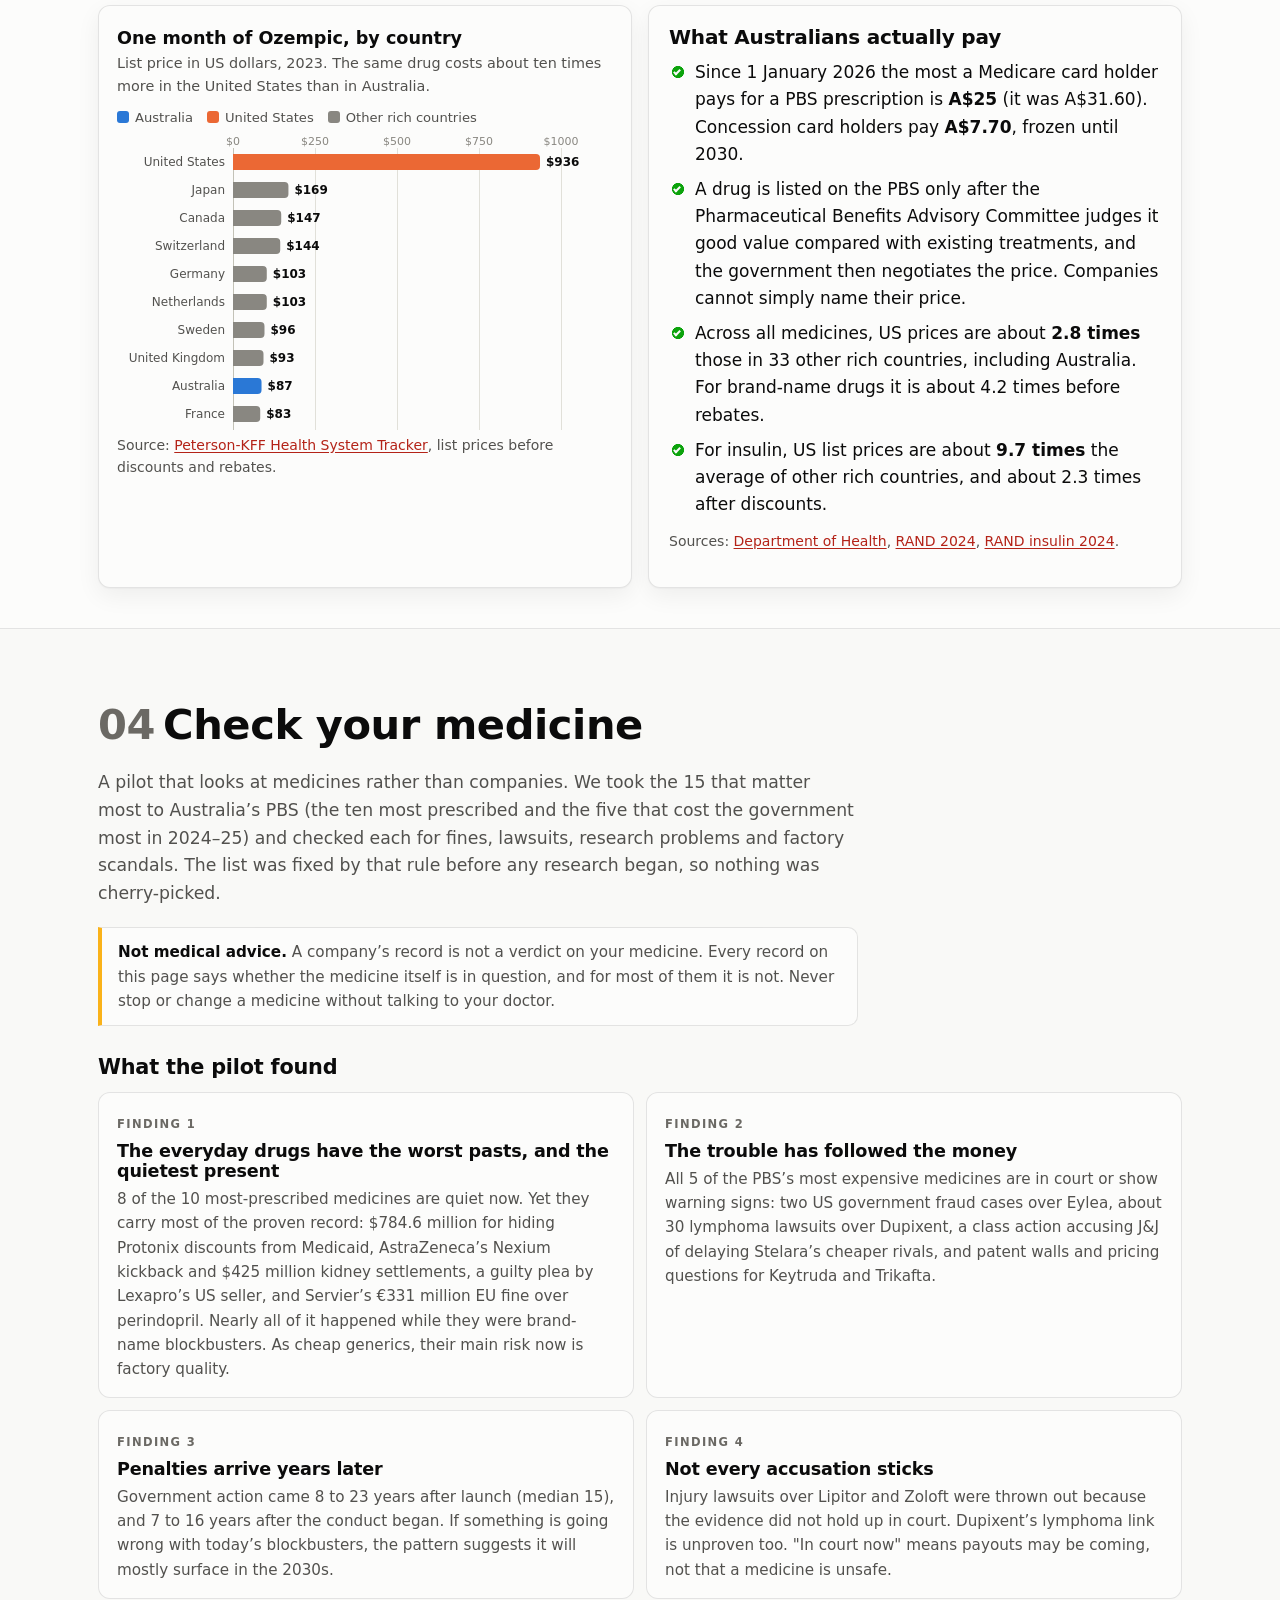
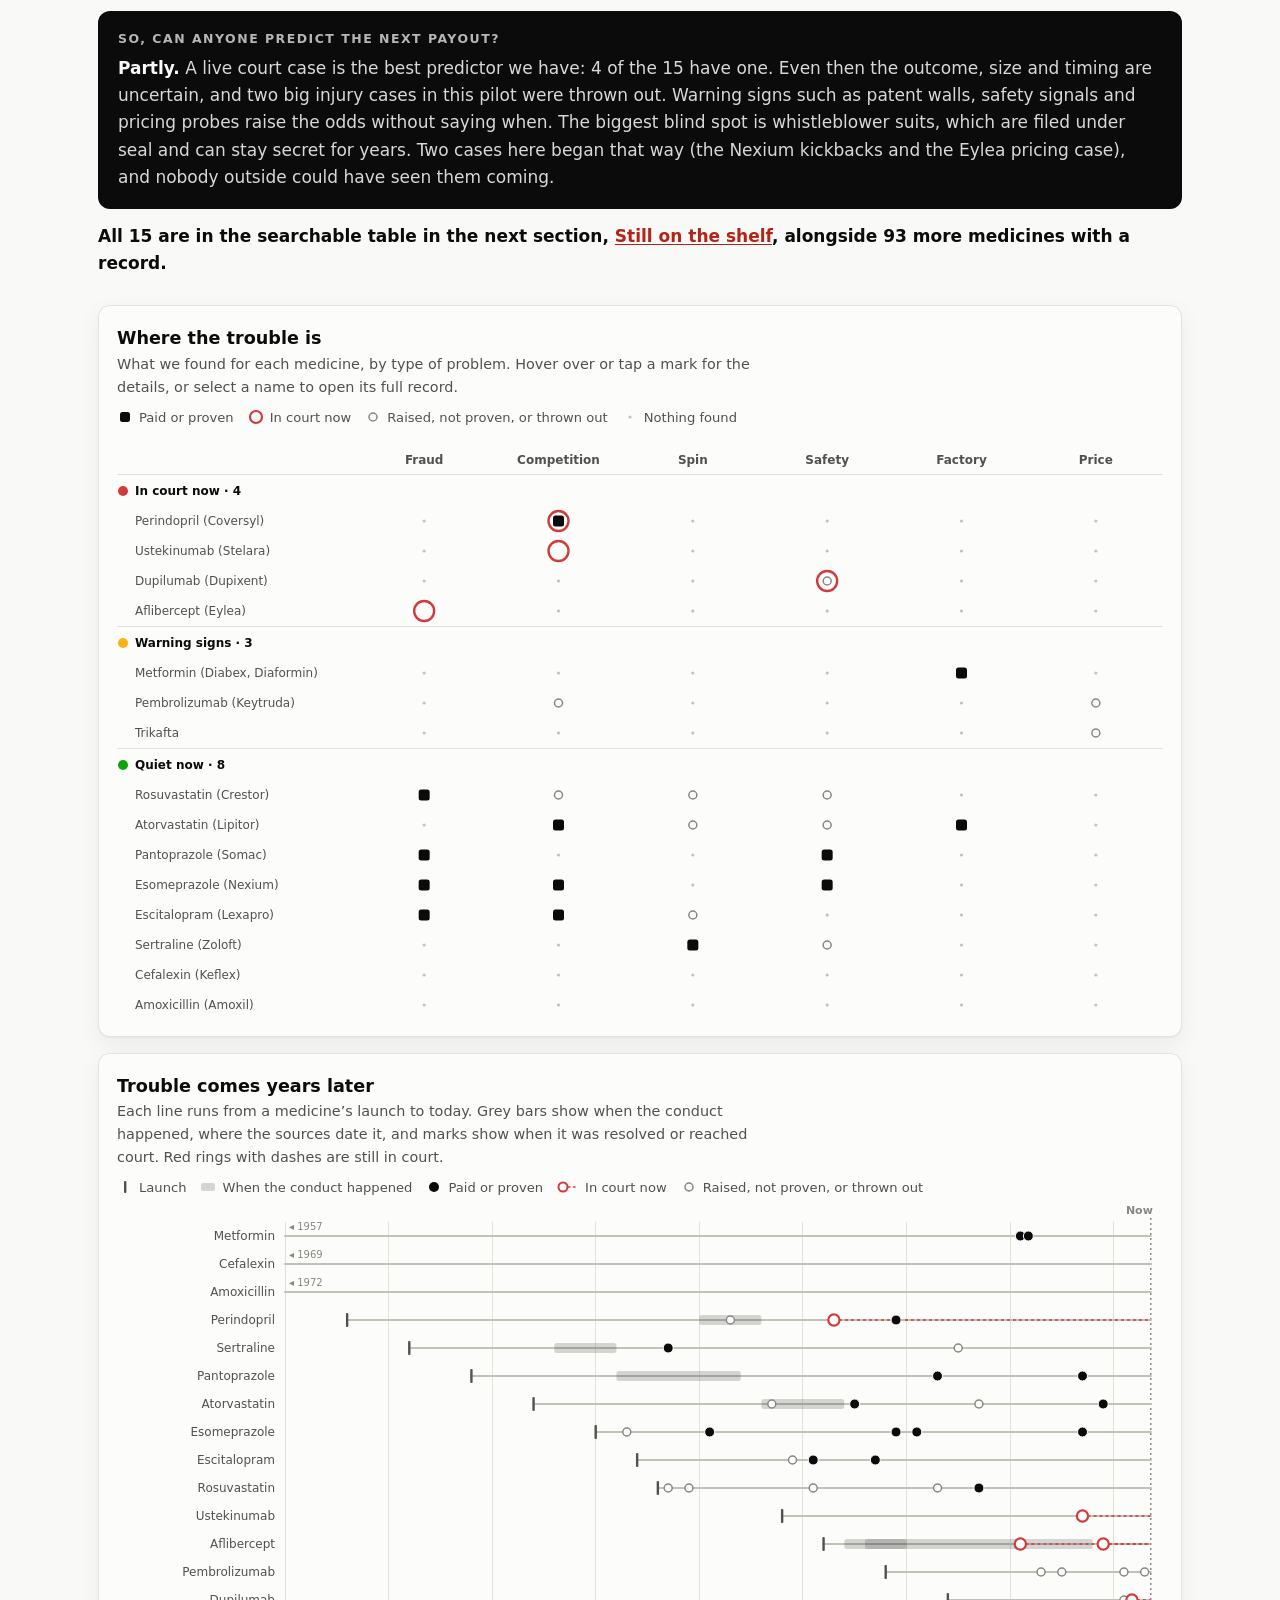
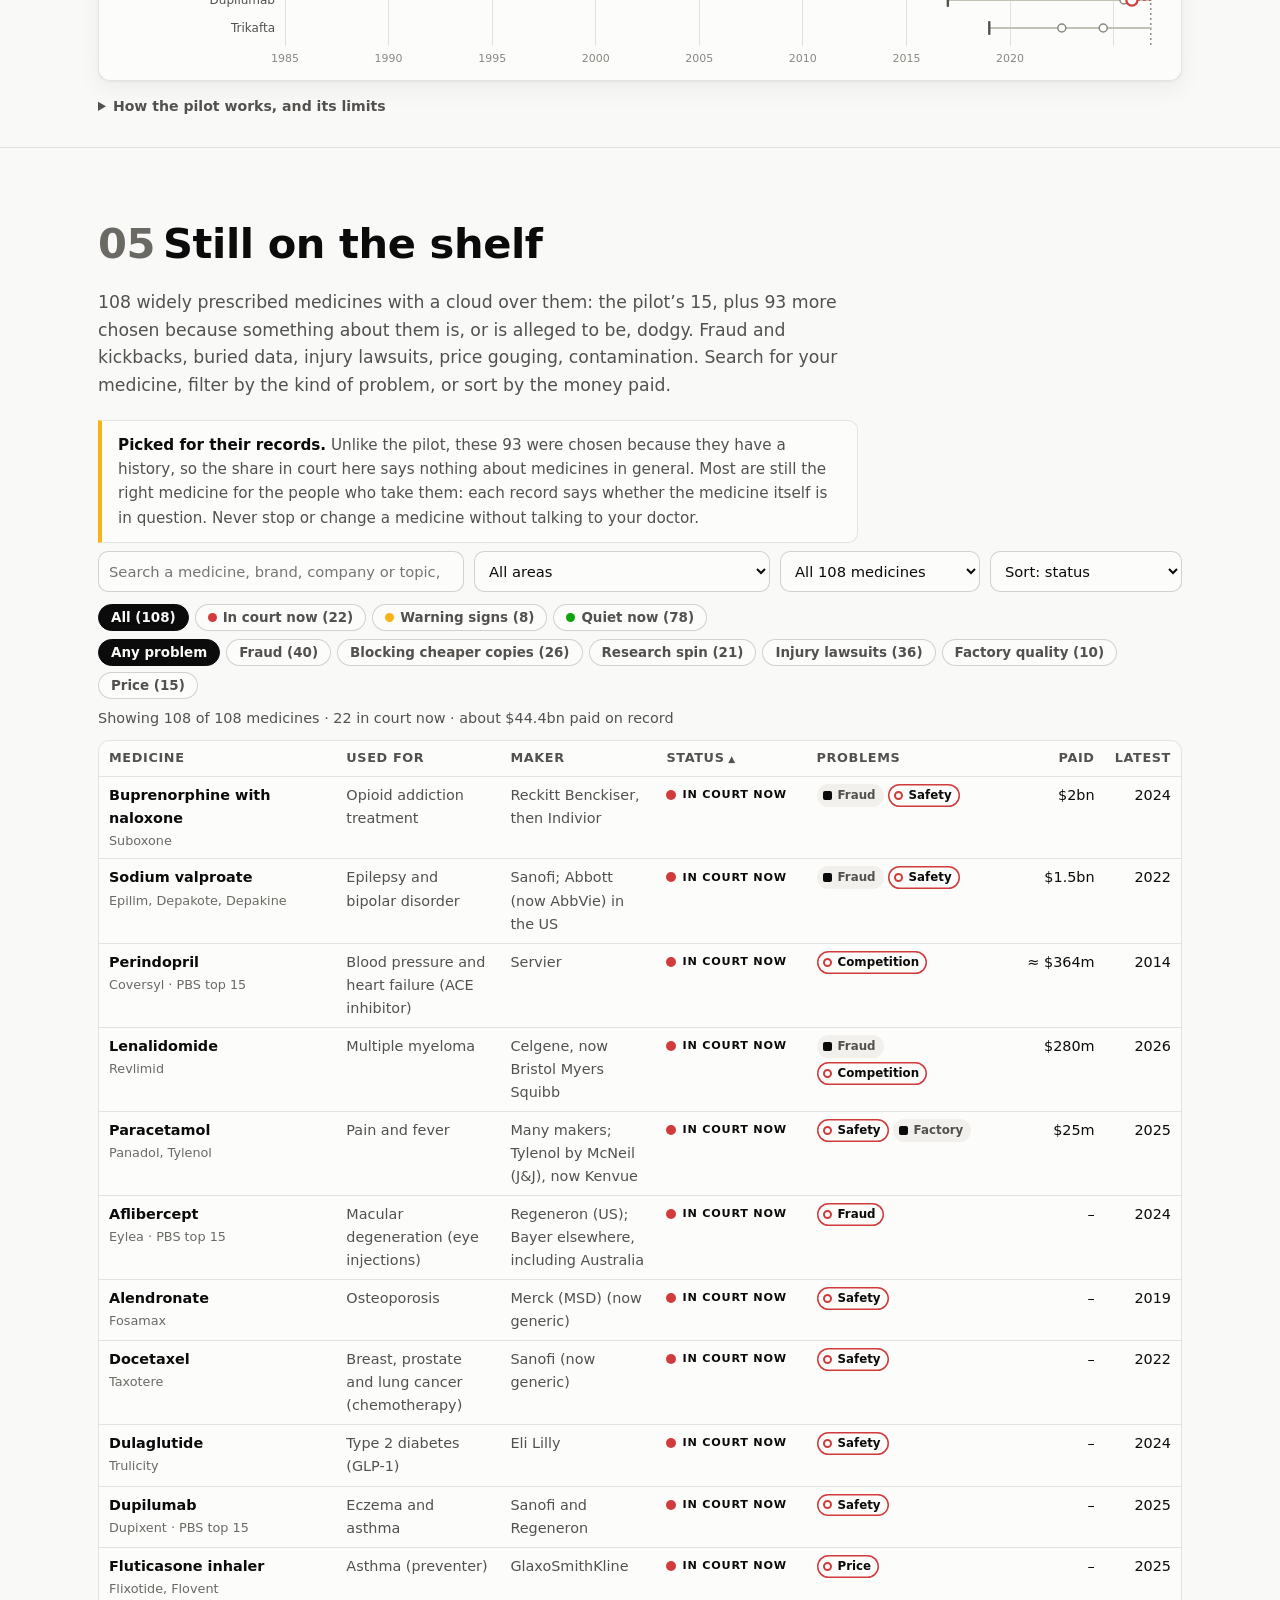
==== commit fa9b91e5: "Add "Still on the shelf": 108 medicines in a searchable table 93 more widely prescribed medicines wi" ====
--- a/index.html
+++ b/index.html
@@ -427,28 +427,18 @@
         <p>A pilot that looks at medicines rather than companies. We took the 15 that matter most to Australia’s PBS (the ten most prescribed and the five that cost the government most in 2024–25) and checked each for fines, lawsuits, research problems and factory scandals. The list was fixed by that rule before any research began, so nothing was cherry-picked.</p>
       </div>
       <div class="med-caution reveal" role="note">
-        <strong>Not medical advice.</strong> A company’s record is not a verdict on your medicine. Each card says whether the medicine itself is in question, and for most of them it is not. Never stop or change a medicine without talking to your doctor.
+        <strong>Not medical advice.</strong> A company’s record is not a verdict on your medicine. Every record on this page says whether the medicine itself is in question, and for most of them it is not. Never stop or change a medicine without talking to your doctor.
       </div>
 
       <h3 class="med-h">What the pilot found</h3>
       <div class="findings" id="medFindings"></div>
       <div class="predict reveal" id="medPredict"></div>
 
-      <h3 class="med-h" id="medLookup">Look up a medicine</h3>
-      <div class="light-tiles" id="medTiles" role="group" aria-label="Filter by status"></div>
-      <div class="filters">
-        <input type="search" id="medSearch" placeholder="Search by name or brand, e.g. Lipitor" aria-label="Search the 15 medicines">
-        <span class="count" id="medCount" aria-live="polite"></span>
-      </div>
-      <div class="med-grid" id="medGrid"></div>
-      <div class="med-empty" id="medEmpty" hidden>
-        <p><strong>Not in the pilot yet.</strong> <span id="medNear"></span> The pilot covers the PBS’s ten most-prescribed medicines and its five most expensive. A full version would cover the top 100.</p>
-        <button class="btn" id="medShowAll" type="button">Show all 15</button>
-      </div>
+      <p class="med-pointer reveal">All 15 are in the searchable table in the next section, <a href="#shelf">Still on the shelf</a>, alongside 93 more medicines with a record.</p>
 
       <div class="chart-card reveal" style="margin-top:28px">
         <div class="chart-title">Where the trouble is</div>
-        <div class="chart-sub">What we found for each medicine, by type of problem. Hover over or tap a mark for the details, or select a name to open its card.</div>
+        <div class="chart-sub">What we found for each medicine, by type of problem. Hover over or tap a mark for the details, or select a name to open its full record.</div>
         <div class="legend" id="medMatrixLegend"></div>
         <div class="chart" id="medMatrix"></div>
       </div>
@@ -467,7 +457,73 @@
           <p><strong>The lights.</strong> In court now: a live government case, class action or group of injury lawsuits over the medicine. Warning signs: nothing live, but an active concern such as a patent wall, a pricing probe, or a safety or factory problem. Quiet now: nothing live that we found. Past cases can still be serious.</p>
           <p><strong>Limits.</strong> This used web searches, not full database pulls, so smaller matters may be missed. Whistleblower cases are sealed and invisible. A record belongs to companies, not molecules: a generic made by another company carries none of the original maker’s record. Amounts are as reported, in the currency paid. Launch is the first approval in a major market.</p>
           <p><strong>The full version.</strong> The same method for the top 100 medicines, drawing on the FDA’s recall and adverse-event data, ClinicalTrials.gov, court dockets and the Retraction Watch database. It would also include a back-test: score each medicine using only what was known in 2010, then check what happened by 2025, to see whether the warning signs actually predict trouble.</p>
-          <p><strong>Download.</strong> The pilot data as <a href="data/medicines.csv">CSV</a> or <a href="data/medicines.json">JSON</a>.</p>
+          <p><strong>Download.</strong> All 108 medicines on this page, including the pilot, as <a href="data/medicines.csv">CSV</a> or <a href="data/medicines.json">JSON</a>.</p>
+        </div>
+      </details>
+    </div>
+  </section>
+
+  <hr class="divider">
+
+  <!-- ═══════════════ STILL ON THE SHELF ═══════════════ -->
+  <section class="block" id="shelf">
+    <div class="wrap">
+      <div class="section-head reveal">
+        <h2><span class="num">05</span>Still on the shelf</h2>
+        <p>108 widely prescribed medicines with a cloud over them: the pilot’s 15, plus 93 more chosen because something about them is, or is alleged to be, dodgy. Fraud and kickbacks, buried data, injury lawsuits, price gouging, contamination. Search for your medicine, filter by the kind of problem, or sort by the money paid.</p>
+      </div>
+      <div class="med-caution reveal" role="note">
+        <strong>Picked for their records.</strong> Unlike the pilot, these 93 were chosen because they have a history, so the share in court here says nothing about medicines in general. Most are still the right medicine for the people who take them: each record says whether the medicine itself is in question. Never stop or change a medicine without talking to your doctor.
+      </div>
+
+      <div class="shelf-controls">
+        <input type="search" id="shelfSearch" placeholder="Search a medicine, brand, company or topic, e.g. Ozempic, Pfizer, kickbacks" aria-label="Search the medicines">
+        <select id="shelfArea" aria-label="Filter by area of medicine"><option value="all">All areas</option></select>
+        <select id="shelfList" aria-label="Which medicines">
+          <option value="all">All 108 medicines</option>
+          <option value="pilot">PBS top 15 (the pilot)</option>
+          <option value="more">The other 93</option>
+        </select>
+        <select id="shelfSort" aria-label="Sort by">
+          <option value="light">Sort: status</option>
+          <option value="name">Sort: medicine A–Z</option>
+          <option value="paid">Sort: money paid</option>
+          <option value="latest">Sort: most recent</option>
+          <option value="issues">Sort: most problems</option>
+          <option value="maker">Sort: maker</option>
+        </select>
+      </div>
+      <div class="chips shelf-chips" id="shelfLights" role="group" aria-label="Filter by status"></div>
+      <div class="chips shelf-chips" id="shelfIssues" role="group" aria-label="Filter by kind of problem"></div>
+      <div class="shelf-summary"><span id="shelfSummary" aria-live="polite"></span> <button class="linkish" id="shelfClear" type="button" hidden>Clear filters</button></div>
+      <div class="shelf-wrap">
+        <table class="data shelf" id="shelfTable">
+          <thead>
+            <tr>
+              <th data-sort="name"><button type="button">Medicine</button></th>
+              <th class="c-for">Used for</th>
+              <th data-sort="maker"><button type="button">Maker</button></th>
+              <th data-sort="light"><button type="button">Status</button></th>
+              <th data-sort="issues"><button type="button">Problems</button></th>
+              <th data-sort="paid" class="num"><button type="button">Paid</button></th>
+              <th data-sort="latest" class="num"><button type="button">Latest</button></th>
+            </tr>
+          </thead>
+          <tbody id="shelfBody"></tbody>
+        </table>
+      </div>
+      <div class="med-empty" id="shelfEmpty" hidden>
+        <p><strong>Nothing matches.</strong> This list covers 108 medicines. If yours is not here, we have not found a significant record for it, or have not checked it yet.</p>
+        <button class="btn" id="shelfReset" type="button">Clear the filters</button>
+      </div>
+
+      <details class="data-view med-method reveal">
+        <summary>How this list was made, and its limits</summary>
+        <div class="methods" style="margin-top:8px">
+          <p><strong>How the 93 were chosen.</strong> Medicines widely prescribed in Australia, the US or the UK with a documented record: a government penalty or lawsuit, a class action or group of injury lawsuits, a regulator’s recall or safety action, a documented research problem, or a case about blocking cheaper copies or excessive pricing. They were picked for that record, so this is not a random sample.</p>
+          <p><strong>What the columns mean.</strong> Status uses the same lights as the pilot. Problems shows each kind of issue on record: filled for paid or proven, red ring for in court now, hollow for raised but not proven (or thrown out). Paid adds up the payments on record for that medicine; a payment shared by several medicines is counted once, against one of them, and non-US amounts are converted at approximate current exchange rates (≈).</p>
+          <p><strong>Limits.</strong> Built from web searches of news reports, court records, regulators’ notices and company filings, not full database pulls, so smaller matters may be missed and the status of some cases may have moved on. Settling is not admitting: many settlements were made without admission of liability. A record belongs to a company, not a molecule: a generic made by another company carries none of the original maker’s record.</p>
+          <p><strong>Download.</strong> All 108 medicines as <a href="data/medicines.csv">CSV</a> or <a href="data/medicines.json">JSON</a>.</p>
         </div>
       </details>
     </div>
@@ -479,7 +535,7 @@
   <section class="block" id="money">
     <div class="wrap">
       <div class="section-head reveal">
-        <h2><span class="num">05</span>Follow the money</h2>
+        <h2><span class="num">06</span>Follow the money</h2>
         <p>Big numbers, but compared with what? These charts total the penalties by company, by year and by type of misconduct. They also translate the record fines into days of sales, which is how a chief financial officer would see them.</p>
       </div>
       <div class="filters reveal" style="margin-bottom:16px">
@@ -550,7 +606,7 @@
   <section class="block" id="verdict">
     <div class="wrap">
       <div class="section-head reveal">
-        <h2><span class="num">06</span>The verdict</h2>
+        <h2><span class="num">07</span>The verdict</h2>
         <p>Two questions: are they good or bad? And are they getting any better? Here is the evidence on both sides, followed by a straight answer.</p>
       </div>
 
@@ -596,7 +652,7 @@
   <section class="block" id="cases">
     <div class="wrap">
       <div class="section-head reveal">
-        <h2><span class="num">07</span>Every case</h2>
+        <h2><span class="num">08</span>Every case</h2>
         <p>The complete database behind every chart on this page. Filter, search and sort it, and follow the source links. This table is also the accessible version of all the charts. You can also download the whole database as <a href="https://github.com/RickUsingGitHub/BigPharma/blob/main/data/cases.csv" target="_blank" rel="noopener">a spreadsheet (CSV)</a> or <a href="https://github.com/RickUsingGitHub/BigPharma/blob/main/data/cases.json" target="_blank" rel="noopener">JSON</a>.</p>
       </div>
       <div class="filters">
@@ -633,7 +689,7 @@
   <section class="block" id="sources">
     <div class="wrap">
       <div class="section-head">
-        <h2><span class="num">08</span>Method &amp; sources</h2>
+        <h2><span class="num">09</span>Method &amp; sources</h2>
       </div>
       <div class="methods">
         <p><strong>What is counted.</strong> The headline totals include only money paid to governments (criminal fines, forfeitures and civil settlements or judgments) that is final. Private lawsuits (product liability, class actions, shareholder suits) are tracked separately and shown only where labelled. Tax disputes are never counted as penalties. Rulings that were overturned or are still under appeal are listed but excluded.</p>
@@ -664,6 +720,8 @@
 <script src="assets/js/bench.js"></script>
 <script src="assets/js/meds-data.js"></script>
 <script src="assets/js/meds.js"></script>
+<script src="assets/js/shelf-data.js"></script>
+<script src="assets/js/shelf.js"></script>
 <script src="assets/js/app.js"></script>
 </body>
 </html>
--- a/assets/css/style.css
+++ b/assets/css/style.css
@@ -421,41 +421,14 @@
 .predict p { margin: 0; color: color-mix(in srgb, var(--page) 86%, var(--ink)); }
 .predict strong { color: var(--page); }
 
-.light-tiles { display: grid; grid-template-columns: repeat(3, minmax(0, 1fr)); gap: 10px; margin-bottom: 12px; }
-.light-tile {
-  text-align: left; font: inherit; color: inherit; cursor: pointer; background: var(--surface);
-  border: 1px solid var(--border); border-radius: 12px; padding: 12px 14px; display: grid; gap: 2px; align-content: start;
-}
-.light-tile:hover { border-color: var(--border-strong); background: var(--surface-2); }
-.light-tile[aria-pressed="true"] { border-color: var(--ink); box-shadow: inset 0 0 0 1px var(--ink); }
-.light-tile .v { display: flex; align-items: center; gap: 8px; font-size: 1.7rem; font-weight: 800; line-height: 1.15; font-variant-numeric: tabular-nums; }
-.light-tile .v i { width: 12px; height: 12px; border-radius: 50%; flex: none; }
-.light-tile .l { font-weight: 700; }
-.light-tile .d { font-size: .8rem; color: var(--muted); }
-@media (max-width: 640px) { .light-tile { padding: 10px 12px; } .light-tile .d { display: none; } .light-tile .l { font-size: .85rem; line-height: 1.25; } }
-
-.med-grid { display: grid; grid-template-columns: repeat(auto-fill, minmax(min(100%, 320px), 1fr)); gap: 12px; align-items: start; }
-.med {
-  background: var(--surface); border: 1px solid var(--border); border-top: 4px solid var(--border-strong);
-  border-radius: var(--radius); padding: 14px 16px; display: grid; gap: 6px; min-width: 0;
-}
-.med[data-light="red"] { border-top-color: var(--critical); }
-.med[data-light="amber"] { border-top-color: var(--warning); }
-.med[data-light="green"] { border-top-color: var(--good); }
-.med[hidden] { display: none; }
-.med:target { box-shadow: 0 0 0 2px var(--accent); }
-.med-top { display: flex; flex-wrap: wrap; justify-content: space-between; gap: 4px 10px; align-items: center; }
 .light { display: inline-flex; align-items: center; gap: 6px; font-size: .74rem; font-weight: 800; text-transform: uppercase; letter-spacing: .07em; }
 .light i { width: 10px; height: 10px; border-radius: 50%; flex: none; }
-.med-pbs { font-size: .76rem; color: var(--muted); font-variant-numeric: tabular-nums; }
-.med h3 { font-size: 1.2rem; margin: 2px 0 0; overflow-wrap: anywhere; }
-.med h3 .b { color: var(--ink-2); font-weight: 600; font-size: .95rem; }
 .med-meta { font-size: .83rem; color: var(--muted); }
+.med-pointer { margin: 14px 0 0; font-weight: 600; }
 .med-why { margin: 2px 0 0; font-weight: 600; }
 .med-self { margin: 0; font-size: .9rem; background: var(--surface-2); border-radius: 8px; padding: 8px 10px; color: var(--ink-2); }
 .med-self strong { color: var(--ink); }
 .med-self.maybe { background: color-mix(in srgb, var(--warning) 20%, var(--surface)); }
-.med-tags { display: flex; flex-wrap: wrap; gap: 6px; }
 .itag {
   display: inline-flex; align-items: center; gap: 6px; font-size: .74rem; font-weight: 700; padding: 2px 8px 2px 6px;
   border-radius: 999px; background: var(--surface-2); color: var(--ink-2); white-space: nowrap;
@@ -465,8 +438,6 @@
 .itag.open { background: transparent; box-shadow: inset 0 0 0 1.5px var(--critical); color: var(--ink); }
 .itag.open::before { border: 2px solid var(--critical); border-radius: 50%; }
 .itag.raised::before { border: 1.5px solid var(--axis-ink); border-radius: 50%; }
-.med-more summary { cursor: pointer; font-weight: 700; color: var(--accent); padding: 4px 0; font-size: .92rem; }
-.med-body { display: grid; gap: 8px; padding-top: 4px; }
 .med-ev { list-style: none; padding: 0; margin: 0; display: grid; gap: 12px; }
 .med-ev li { border-left: 2px solid var(--border-strong); padding-left: 10px; }
 .med-ev li.open { border-left-color: var(--critical); }
@@ -474,9 +445,10 @@
 .med-ev .h { display: flex; flex-wrap: wrap; gap: 4px 8px; align-items: baseline; }
 .med-ev .yr { font-weight: 800; font-variant-numeric: tabular-nums; color: var(--ink-2); }
 .med-ev .t { font-weight: 700; }
+.med-ev .tag.kind { background: transparent; border: 1px solid var(--border-strong); }
 .med-ev .amt { margin-left: auto; font-weight: 800; font-variant-numeric: tabular-nums; }
 .med-ev p { margin: 2px 0 2px; font-size: .9rem; color: var(--ink-2); }
-.med .src a { font-size: .78rem; color: var(--muted); margin-right: 10px; overflow-wrap: anywhere; }
+.shelf-detail .src a { font-size: .78rem; color: var(--muted); margin-right: 10px; overflow-wrap: anywhere; }
 .med-watch, .med-note { margin: 0; font-size: .9rem; color: var(--ink-2); }
 .med-watch strong { color: var(--ink); }
 .med-note { font-style: italic; }
@@ -489,6 +461,64 @@
 .med-name { cursor: pointer; }
 .med-name:hover text, .med-name:focus text { fill: var(--accent); text-decoration: underline; }
 .med-method { margin-top: 18px; }
+
+/* ---------- still on the shelf ---------- */
+.shelf-controls { display: flex; flex-wrap: wrap; gap: 10px; margin: 8px 0 12px; }
+.shelf-controls input, .shelf-controls select {
+  font: inherit; font-size: .92rem; padding: 8px 10px; border-radius: 10px; border: 1px solid var(--border-strong);
+  background: var(--surface); color: var(--ink); min-width: 0;
+}
+.shelf-controls input { flex: 1 1 280px; }
+.shelf-controls select { flex: 1 1 150px; max-width: 100%; }
+@media (min-width: 900px) { .shelf-controls select { flex: 0 1 auto; } }
+.shelf-chips { margin-bottom: 8px; gap: 6px; }
+.shelf-chips .chip { font-size: .84rem; padding: 5px 12px; }
+.chip .dot { width: 9px; height: 9px; border-radius: 50%; display: inline-block; margin-right: 6px; vertical-align: 0; }
+.shelf-summary { color: var(--ink-2); font-size: .9rem; margin: 6px 0 10px; font-variant-numeric: tabular-nums; }
+.linkish { all: unset; cursor: pointer; color: var(--accent); font-weight: 700; margin-left: 8px; text-decoration: underline; text-underline-offset: 2px; }
+.linkish:focus-visible { outline: 2px solid var(--accent); outline-offset: 2px; border-radius: 4px; }
+.linkish[hidden] { display: none; }
+.shelf-wrap { border: 1px solid var(--border); border-radius: var(--radius); background: var(--surface); overflow-x: auto; }
+table.shelf { font-size: .9rem; }
+table.shelf th { white-space: nowrap; }
+table.shelf th button { all: unset; cursor: pointer; }
+table.shelf th button:hover, table.shelf th button:focus-visible { color: var(--ink); text-decoration: underline; }
+table.shelf th[aria-sort="ascending"] button::after { content: " ▲"; font-size: .7em; }
+table.shelf th[aria-sort="descending"] button::after { content: " ▼"; font-size: .7em; }
+.srow { cursor: pointer; }
+.srow:hover td, .srow.open td { background: var(--surface-2); }
+.srow.open td { border-bottom-color: transparent; }
+.sname { all: unset; cursor: pointer; display: grid; gap: 1px; }
+.sname .n { font-weight: 800; color: var(--ink); }
+.sname .b { font-size: .8rem; color: var(--muted); }
+.sname:focus-visible { outline: 2px solid var(--accent); outline-offset: 2px; border-radius: 4px; }
+.srow .c-for, .srow .c-maker { color: var(--ink-2); }
+.srow .c-for { min-width: 16ch; max-width: 24ch; }
+.srow .c-maker { min-width: 12ch; max-width: 20ch; }
+.srow .light { white-space: nowrap; font-size: .7rem; }
+.itags { display: flex; flex-wrap: wrap; gap: 4px; min-width: 14ch; }
+.sdetail td { background: var(--surface-2); padding: 2px 14px 18px; }
+.sdetail[hidden] { display: none !important; }
+.shelf-detail { display: grid; gap: 8px; max-width: 920px; }
+.shelf-links { display: flex; flex-wrap: wrap; gap: 6px 18px; font-size: .85rem; font-weight: 700; }
+@media (max-width: 760px) {
+  table.shelf thead { display: none; }
+  table.shelf, table.shelf tbody { display: block; }
+  .srow { display: grid; grid-template-columns: minmax(0, 1fr) auto; gap: 6px 10px; padding: 12px; border-bottom: 1px solid var(--border); }
+  .srow.open { background: var(--surface-2); border-bottom-color: transparent; }
+  table.shelf .srow td { display: block; border: 0; padding: 0; background: transparent; max-width: none; min-width: 0; }
+  .srow .c-name { grid-column: 1; }
+  .srow .c-light { grid-column: 2; grid-row: 1; justify-self: end; }
+  .srow .c-for { grid-column: 1 / -1; font-size: .85rem; }
+  table.shelf .srow .c-maker { grid-column: 1 / -1; font-size: .8rem; color: var(--muted); }
+  .srow .c-issues { grid-column: 1 / -1; }
+  table.shelf .srow .c-paid, table.shelf .srow .c-latest { font-size: .8rem; color: var(--muted); text-align: left; }
+  table.shelf .srow .c-latest { text-align: right; }
+  .srow .c-paid::before { content: "Paid "; }
+  .srow .c-latest::before { content: "Latest "; }
+  .sdetail { display: block; }
+  table.shelf .sdetail td { display: block; padding: 0 12px 14px; border-bottom: 1px solid var(--border); }
+}
 
 /* ---------- lab bench ---------- */
 .bench .chip[aria-selected="true"] { background: var(--ink); color: var(--page); border-color: var(--ink); }
